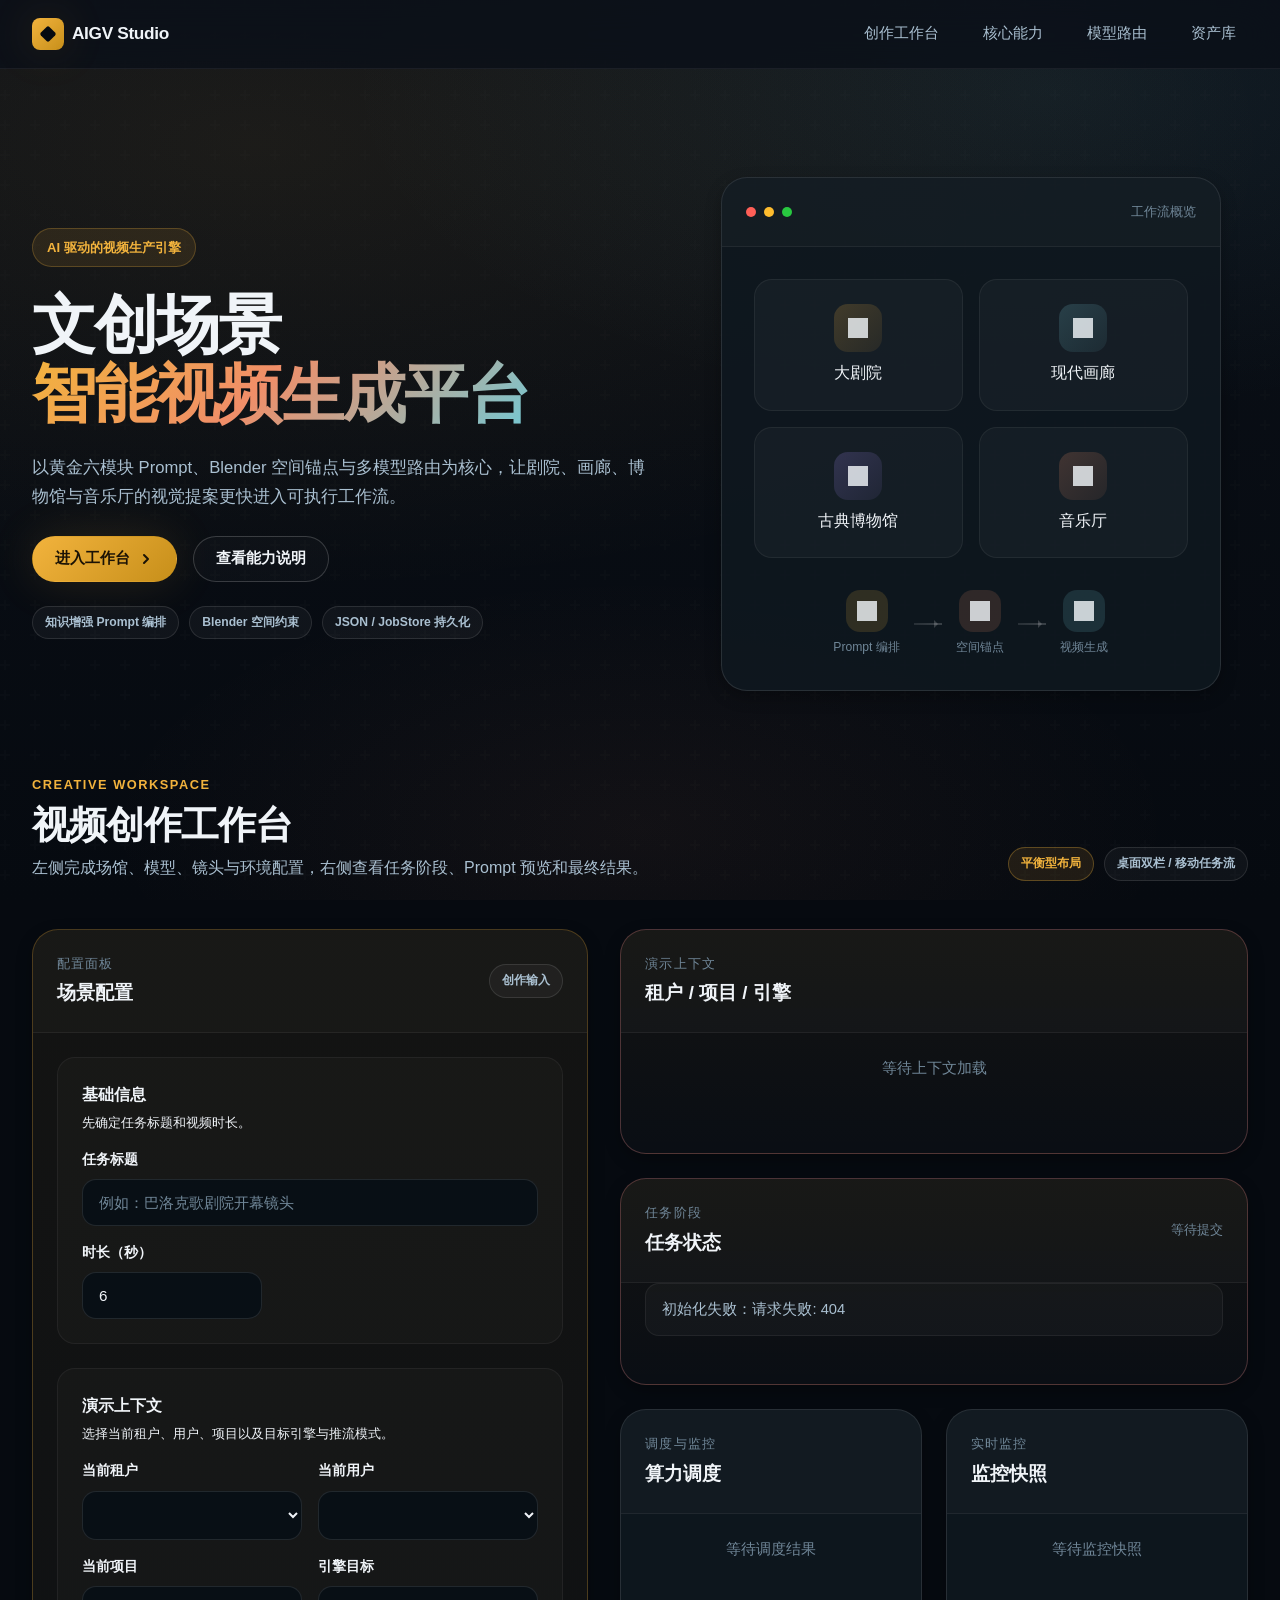
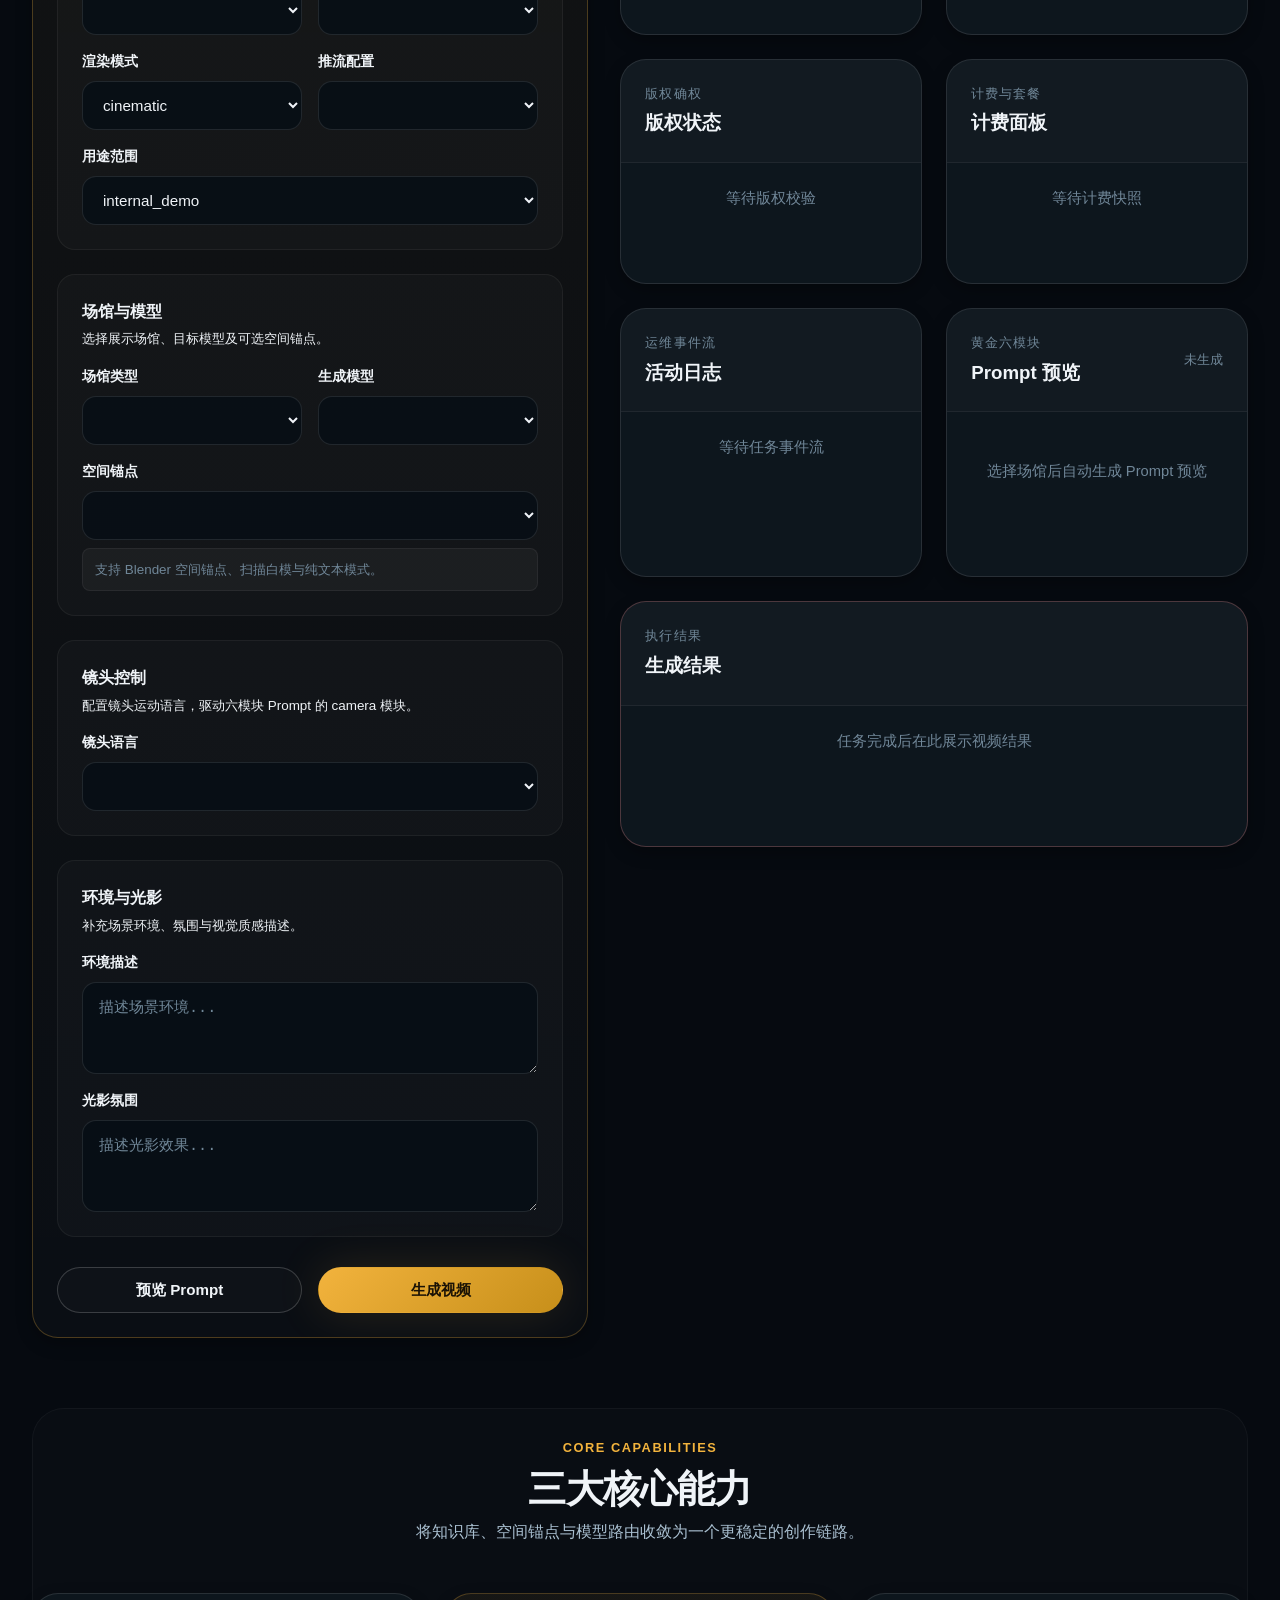
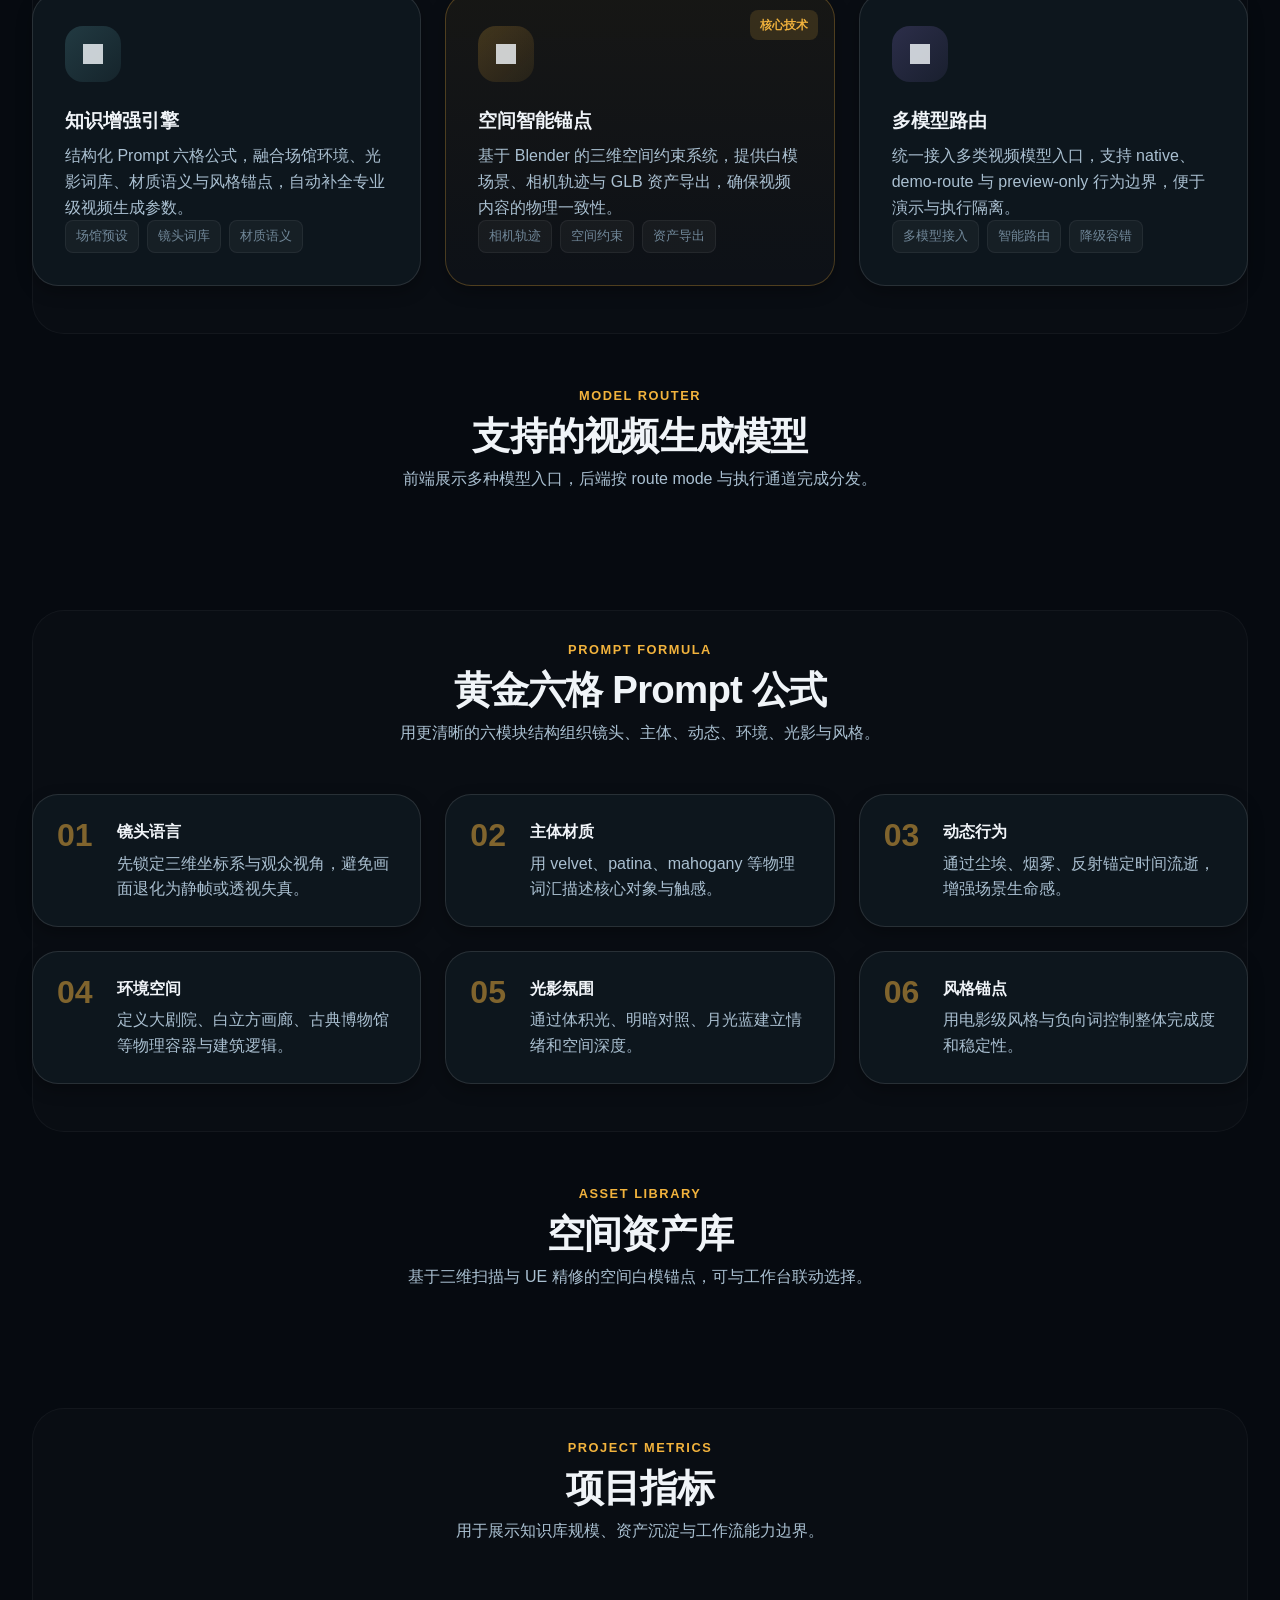
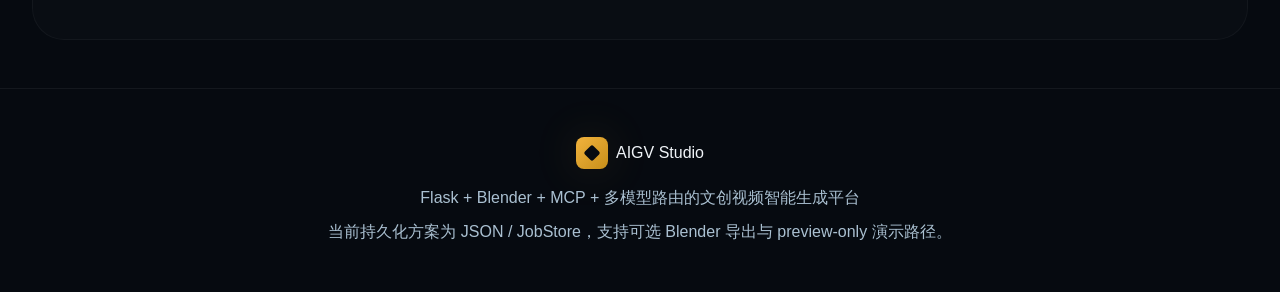
==== web/index.html @ 3fa27f2b "feat: add demo control plane and staged orchestration flow Add a mid-demo control plane with tenant," ====
<!DOCTYPE html>
<html lang="zh-CN">
  <head>
    <meta charset="UTF-8" />
    <meta name="viewport" content="width=device-width, initial-scale=1.0" />
    <title>AIGV Studio - 文创视频智能生成平台</title>
    <link rel="stylesheet" href="/web/styles.css" />
  </head>
  <body>
    <a class="skip-link" href="#workspace">跳转到创作工作台</a>
    <div class="page-bg" aria-hidden="true"></div>

    <nav class="navbar" aria-label="主导航">
      <div class="nav-container">
        <div class="nav-brand">
          <span class="brand-icon" aria-hidden="true"></span>
          <span class="brand-text">AIGV Studio</span>
        </div>
        <div class="nav-links">
          <a href="#workspace">创作工作台</a>
          <a href="#features">核心能力</a>
          <a href="#models">模型路由</a>
          <a href="/assets">资产库</a>
        </div>
      </div>
    </nav>

    <main>
      <header class="hero hero-compact">
        <div class="hero-content">
          <div class="hero-badge">AI 驱动的视频生产引擎</div>
          <h1 class="hero-title">
            文创场景<br />
            <span class="gradient-text">智能视频生成平台</span>
          </h1>
          <p class="hero-desc">
            以黄金六模块 Prompt、Blender 空间锚点与多模型路由为核心，让剧院、画廊、博物馆与音乐厅的视觉提案更快进入可执行工作流。
          </p>
          <div class="hero-actions">
            <a href="#workspace" class="btn-primary">
              <span>进入工作台</span>
              <svg width="16" height="16" viewBox="0 0 16 16" fill="none" aria-hidden="true">
                <path d="M6 12L10 8L6 4" stroke="currentColor" stroke-width="2" stroke-linecap="round" stroke-linejoin="round"/>
              </svg>
            </a>
            <a href="#features" class="btn-secondary">查看能力说明</a>
          </div>
          <div class="hero-summary">
            <div class="summary-chip">知识增强 Prompt 编排</div>
            <div class="summary-chip">Blender 空间约束</div>
            <div class="summary-chip">JSON / JobStore 持久化</div>
          </div>
        </div>

        <div class="hero-visual">
          <div class="visual-frame">
            <div class="visual-header">
              <div class="visual-dots" aria-hidden="true">
                <span></span><span></span><span></span>
              </div>
              <span class="visual-title">工作流概览</span>
            </div>
            <div class="visual-content">
              <div class="visual-grid">
                <div class="visual-card venue-card">
                  <div class="card-icon theater" aria-hidden="true"></div>
                  <span>大剧院</span>
                </div>
                <div class="visual-card venue-card">
                  <div class="card-icon gallery" aria-hidden="true"></div>
                  <span>现代画廊</span>
                </div>
                <div class="visual-card venue-card">
                  <div class="card-icon museum" aria-hidden="true"></div>
                  <span>古典博物馆</span>
                </div>
                <div class="visual-card venue-card">
                  <div class="card-icon concert" aria-hidden="true"></div>
                  <span>音乐厅</span>
                </div>
              </div>
              <div class="visual-flow" aria-label="工作流流程">
                <div class="flow-node">
                  <span class="node-icon prompt" aria-hidden="true"></span>
                  <span class="node-label">Prompt 编排</span>
                </div>
                <div class="flow-arrow" aria-hidden="true"></div>
                <div class="flow-node">
                  <span class="node-icon blender" aria-hidden="true"></span>
                  <span class="node-label">空间锚点</span>
                </div>
                <div class="flow-arrow" aria-hidden="true"></div>
                <div class="flow-node">
                  <span class="node-icon ai" aria-hidden="true"></span>
                  <span class="node-label">视频生成</span>
                </div>
              </div>
            </div>
          </div>
        </div>
      </header>

      <section id="workspace" class="section workspace-section" data-ui-status="loading">
        <div class="section-header section-header-split">
          <div>
            <span class="section-label">Creative Workspace</span>
            <h2 class="section-title">视频创作工作台</h2>
            <p class="section-desc workspace-desc">
              左侧完成场馆、模型、镜头与环境配置，右侧查看任务阶段、Prompt 预览和最终结果。
            </p>
          </div>
          <div class="workspace-header-note">
            <span class="summary-chip summary-chip-strong">平衡型布局</span>
            <span class="summary-chip">桌面双栏 / 移动任务流</span>
          </div>
        </div>

        <div class="workspace-container workspace-shell">
          <div class="workspace-controls">
            <div class="control-panel workspace-panel-emphasis">
              <div class="panel-header">
                <div>
                  <p class="panel-kicker">配置面板</p>
                  <h3>场景配置</h3>
                </div>
                <span class="panel-tag">创作输入</span>
              </div>
              <form id="job-form" class="control-form">
                <section class="form-section">
                  <div class="form-section-heading">
                    <h4>基础信息</h4>
                    <p>先确定任务标题和视频时长。</p>
                  </div>
                  <div class="form-group">
                    <label for="title">任务标题</label>
                    <input id="title" name="title" type="text" placeholder="例如：巴洛克歌剧院开幕镜头" />
                  </div>
                  <div class="form-row form-row-tight">
                    <div class="form-group">
                      <label for="duration_s">时长（秒）</label>
                      <input id="duration_s" name="duration_s" type="number" min="1" value="6" />
                    </div>
                  </div>
                </section>

                <section class="form-section">
                  <div class="form-section-heading">
                    <h4>演示上下文</h4>
                    <p>选择当前租户、用户、项目以及目标引擎与推流模式。</p>
                  </div>
                  <div class="form-row">
                    <div class="form-group">
                      <label for="tenant_id">当前租户</label>
                      <select id="tenant_id" name="tenant_id"></select>
                    </div>
                    <div class="form-group">
                      <label for="user_id">当前用户</label>
                      <select id="user_id" name="user_id"></select>
                    </div>
                  </div>
                  <div class="form-row">
                    <div class="form-group">
                      <label for="project_id">当前项目</label>
                      <select id="project_id" name="project_id"></select>
                    </div>
                    <div class="form-group">
                      <label for="engine_target">引擎目标</label>
                      <select id="engine_target" name="engine_target"></select>
                    </div>
                  </div>
                  <div class="form-row">
                    <div class="form-group">
                      <label for="render_mode">渲染模式</label>
                      <select id="render_mode" name="render_mode">
                        <option value="cinematic">cinematic</option>
                        <option value="interactive">interactive</option>
                        <option value="vr_walkthrough">vr_walkthrough</option>
                      </select>
                    </div>
                    <div class="form-group">
                      <label for="stream_profile">推流配置</label>
                      <select id="stream_profile" name="stream_profile"></select>
                    </div>
                  </div>
                  <div class="form-group">
                    <label for="usage_scope">用途范围</label>
                    <select id="usage_scope" name="usage_scope">
                      <option value="internal_demo">internal_demo</option>
                      <option value="client_review">client_review</option>
                      <option value="public_showcase">public_showcase</option>
                    </select>
                  </div>
                </section>

                <section class="form-section">
                  <div class="form-section-heading">
                    <h4>场馆与模型</h4>
                    <p>选择展示场馆、目标模型及可选空间锚点。</p>
                  </div>
                  <div class="form-row">
                    <div class="form-group">
                      <label for="venue_type">场馆类型</label>
                      <select id="venue_type" name="venue_type"></select>
                    </div>
                    <div class="form-group">
                      <label for="ai_model">生成模型</label>
                      <select id="ai_model" name="ai_model"></select>
                    </div>
                  </div>
                  <div class="form-group">
                    <label for="asset_id">空间锚点</label>
                    <select id="asset_id" name="asset_id"></select>
                    <p class="field-hint">支持 Blender 空间锚点、扫描白模与纯文本模式。</p>
                  </div>
                </section>

                <section class="form-section">
                  <div class="form-section-heading">
                    <h4>镜头控制</h4>
                    <p>配置镜头运动语言，驱动六模块 Prompt 的 camera 模块。</p>
                  </div>
                  <div class="form-group">
                    <label for="shot_type">镜头语言</label>
                    <select id="shot_type" name="shot_type"></select>
                  </div>
                </section>

                <section class="form-section">
                  <div class="form-section-heading">
                    <h4>环境与光影</h4>
                    <p>补充场景环境、氛围与视觉质感描述。</p>
                  </div>
                  <div class="form-group">
                    <label for="environment_hint">环境描述</label>
                    <textarea id="environment_hint" name="environment_hint" rows="3" placeholder="描述场景环境..."></textarea>
                  </div>
                  <div class="form-group">
                    <label for="lighting_hint">光影氛围</label>
                    <textarea id="lighting_hint" name="lighting_hint" rows="3" placeholder="描述光影效果..."></textarea>
                  </div>
                </section>

                <div class="form-actions form-actions-sticky">
                  <button type="button" class="btn-outline" id="preview-btn">预览 Prompt</button>
                  <button type="submit" class="btn-primary" id="submit-btn">
                    <span>生成视频</span>
                  </button>
                </div>
              </form>
            </div>
          </div>

          <div class="workspace-status">
            <div class="status-panel workspace-panel-emphasis">
              <div class="panel-header">
                <div>
                  <p class="panel-kicker">演示上下文</p>
                  <h3>租户 / 项目 / 引擎</h3>
                </div>
              </div>
              <div id="context-summary" class="result-content" aria-live="polite">
                <p class="empty-state">等待上下文加载</p>
              </div>
            </div>

            <div class="status-panel workspace-panel-emphasis">
              <div class="panel-header">
                <div>
                  <p class="panel-kicker">任务阶段</p>
                  <h3>任务状态</h3>
                </div>
                <span id="job-id" class="job-id">等待提交</span>
              </div>
              <div id="job-status" class="status-message" aria-live="polite">工作台就绪，请配置场景参数后提交任务。</div>
              <ul id="stage-list" class="stage-list" aria-live="polite"></ul>
            </div>

            <div class="preview-panel">
              <div class="panel-header">
                <div>
                  <p class="panel-kicker">调度与监控</p>
                  <h3>算力调度</h3>
                </div>
              </div>
              <div id="schedule-panel" class="result-content" aria-live="polite">
                <p class="empty-state">等待调度结果</p>
              </div>
            </div>

            <div class="preview-panel">
              <div class="panel-header">
                <div>
                  <p class="panel-kicker">实时监控</p>
                  <h3>监控快照</h3>
                </div>
              </div>
              <div id="monitor-panel" class="result-content" aria-live="polite">
                <p class="empty-state">等待监控快照</p>
              </div>
            </div>

            <div class="preview-panel">
              <div class="panel-header">
                <div>
                  <p class="panel-kicker">版权确权</p>
                  <h3>版权状态</h3>
                </div>
              </div>
              <div id="rights-panel" class="result-content" aria-live="polite">
                <p class="empty-state">等待版权校验</p>
              </div>
            </div>

            <div class="preview-panel">
              <div class="panel-header">
                <div>
                  <p class="panel-kicker">计费与套餐</p>
                  <h3>计费面板</h3>
                </div>
              </div>
              <div id="billing-panel" class="result-content" aria-live="polite">
                <p class="empty-state">等待计费快照</p>
              </div>
            </div>

            <div class="preview-panel">
              <div class="panel-header">
                <div>
                  <p class="panel-kicker">运维事件流</p>
                  <h3>活动日志</h3>
                </div>
              </div>
              <div id="ops-panel" class="result-content" aria-live="polite">
                <p class="empty-state">等待任务事件流</p>
              </div>
            </div>

            <div class="preview-panel">
              <div class="panel-header">
                <div>
                  <p class="panel-kicker">黄金六模块</p>
                  <h3>Prompt 预览</h3>
                </div>
                <span id="execution-route" class="route-tag">未生成</span>
              </div>
              <div id="preview-warnings" class="warning-stack" aria-live="polite"></div>
              <div id="prompt-preview" class="preview-content" aria-live="polite">
                <p class="empty-state">选择场馆后自动生成 Prompt 预览</p>
              </div>
            </div>

            <div class="result-panel">
              <div class="panel-header">
                <div>
                  <p class="panel-kicker">执行结果</p>
                  <h3>生成结果</h3>
                </div>
              </div>
              <div id="job-result" class="result-content" aria-live="polite">
                <p class="empty-state">任务完成后在此展示视频结果</p>
              </div>
            </div>
          </div>
        </div>
      </section>

      <section id="features" class="section features-section section-muted">
        <div class="section-header">
          <span class="section-label">Core Capabilities</span>
          <h2 class="section-title">三大核心能力</h2>
          <p class="section-desc">将知识库、空间锚点与模型路由收敛为一个更稳定的创作链路。</p>
        </div>

        <div class="features-grid">
          <article class="feature-card">
            <div class="feature-icon knowledge" aria-hidden="true"></div>
            <h3>知识增强引擎</h3>
            <p>结构化 Prompt 六格公式，融合场馆环境、光影词库、材质语义与风格锚点，自动补全专业级视频生成参数。</p>
            <ul class="feature-tags">
              <li>场馆预设</li>
              <li>镜头词库</li>
              <li>材质语义</li>
            </ul>
          </article>

          <article class="feature-card featured">
            <div class="feature-icon spatial" aria-hidden="true"></div>
            <div class="featured-badge">核心技术</div>
            <h3>空间智能锚点</h3>
            <p>基于 Blender 的三维空间约束系统，提供白模场景、相机轨迹与 GLB 资产导出，确保视频内容的物理一致性。</p>
            <ul class="feature-tags">
              <li>相机轨迹</li>
              <li>空间约束</li>
              <li>资产导出</li>
            </ul>
          </article>

          <article class="feature-card">
            <div class="feature-icon router" aria-hidden="true"></div>
            <h3>多模型路由</h3>
            <p>统一接入多类视频模型入口，支持 native、demo-route 与 preview-only 行为边界，便于演示与执行隔离。</p>
            <ul class="feature-tags">
              <li>多模型接入</li>
              <li>智能路由</li>
              <li>降级容错</li>
            </ul>
          </article>
        </div>
      </section>

      <section id="models" class="section models-section">
        <div class="section-header">
          <span class="section-label">Model Router</span>
          <h2 class="section-title">支持的视频生成模型</h2>
          <p class="section-desc">前端展示多种模型入口，后端按 route mode 与执行通道完成分发。</p>
        </div>
        <div class="models-grid" id="model-grid"></div>
      </section>

      <section class="section formula-section section-muted">
        <div class="section-header">
          <span class="section-label">Prompt Formula</span>
          <h2 class="section-title">黄金六格 Prompt 公式</h2>
          <p class="section-desc">用更清晰的六模块结构组织镜头、主体、动态、环境、光影与风格。</p>
        </div>

        <div class="formula-showcase">
          <div class="formula-item">
            <div class="formula-number">01</div>
            <div class="formula-content">
              <h4>镜头语言</h4>
              <p>先锁定三维坐标系与观众视角，避免画面退化为静帧或透视失真。</p>
            </div>
          </div>
          <div class="formula-item">
            <div class="formula-number">02</div>
            <div class="formula-content">
              <h4>主体材质</h4>
              <p>用 velvet、patina、mahogany 等物理词汇描述核心对象与触感。</p>
            </div>
          </div>
          <div class="formula-item">
            <div class="formula-number">03</div>
            <div class="formula-content">
              <h4>动态行为</h4>
              <p>通过尘埃、烟雾、反射锚定时间流逝，增强场景生命感。</p>
            </div>
          </div>
          <div class="formula-item">
            <div class="formula-number">04</div>
            <div class="formula-content">
              <h4>环境空间</h4>
              <p>定义大剧院、白立方画廊、古典博物馆等物理容器与建筑逻辑。</p>
            </div>
          </div>
          <div class="formula-item">
            <div class="formula-number">05</div>
            <div class="formula-content">
              <h4>光影氛围</h4>
              <p>通过体积光、明暗对照、月光蓝建立情绪和空间深度。</p>
            </div>
          </div>
          <div class="formula-item">
            <div class="formula-number">06</div>
            <div class="formula-content">
              <h4>风格锚点</h4>
              <p>用电影级风格与负向词控制整体完成度和稳定性。</p>
            </div>
          </div>
        </div>
      </section>

      <section class="section assets-section">
        <div class="section-header">
          <span class="section-label">Asset Library</span>
          <h2 class="section-title">空间资产库</h2>
          <p class="section-desc">基于三维扫描与 UE 精修的空间白模锚点，可与工作台联动选择。</p>
        </div>
        <div class="assets-grid" id="asset-grid"></div>
      </section>

      <section class="section metrics-section section-muted">
        <div class="section-header">
          <span class="section-label">Project Metrics</span>
          <h2 class="section-title">项目指标</h2>
          <p class="section-desc">用于展示知识库规模、资产沉淀与工作流能力边界。</p>
        </div>
        <div class="metrics-grid" id="metrics-grid"></div>
      </section>
    </main>

    <footer class="app-footer">
      <div class="footer-content">
        <div class="footer-brand">
          <span class="brand-icon" aria-hidden="true"></span>
          <span>AIGV Studio</span>
        </div>
        <p class="footer-desc">
          Flask + Blender + MCP + 多模型路由的文创视频智能生成平台
        </p>
        <p class="footer-copyright">
          当前持久化方案为 JSON / JobStore，支持可选 Blender 导出与 preview-only 演示路径。
        </p>
      </div>
    </footer>

    <script src="/web/app.js"></script>
  </body>
</html>
---- web/styles.css ----
/* ========================================
   AIGV Studio - 文创视频智能生成平台
   平衡型工作台视觉体系
   ======================================== */

:root {
  --primary: #f2b33d;
  --primary-dark: #c78f1a;
  --primary-glow: rgba(242, 179, 61, 0.3);
  --accent-cyan: #74c8d3;
  --accent-coral: #f08e68;
  --accent-purple: #a78bfa;
  --accent-green: #72d0a7;
  --accent-red: #f09090;
  --bg-deep: #060a10;
  --bg-base: #0a1018;
  --bg-elevated: #0f1820;
  --bg-card: rgba(15, 24, 32, 0.9);
  --bg-card-strong: rgba(17, 28, 40, 0.96);
  --bg-hover: rgba(20, 32, 44, 0.95);
  --bg-soft: rgba(255, 255, 255, 0.03);
  --text-primary: #f0f4f8;
  --text-secondary: #aac0d1;
  --text-muted: #708798;
  --border-subtle: rgba(255, 255, 255, 0.06);
  --border-default: rgba(255, 255, 255, 0.11);
  --border-strong: rgba(255, 255, 255, 0.18);
  --shadow-sm: 0 6px 16px rgba(0, 0, 0, 0.28);
  --shadow-md: 0 16px 40px rgba(0, 0, 0, 0.38);
  --shadow-lg: 0 24px 64px rgba(0, 0, 0, 0.5);
  --shadow-glow: 0 0 48px rgba(242, 179, 61, 0.14);
  --radius-sm: 8px;
  --radius-md: 14px;
  --radius-lg: 18px;
  --radius-xl: 26px;
  --radius-full: 9999px;
  --space-xs: 4px;
  --space-sm: 8px;
  --space-md: 16px;
  --space-lg: 24px;
  --space-xl: 32px;
  --space-2xl: 48px;
  --space-3xl: 64px;
  --space-4xl: 88px;
}

*, *::before, *::after {
  box-sizing: border-box;
  margin: 0;
  padding: 0;
}

html {
  scroll-behavior: smooth;
}

body {
  font-family: -apple-system, BlinkMacSystemFont, "Segoe UI", "PingFang SC", "Hiragino Sans GB", "Microsoft YaHei", sans-serif;
  background: var(--bg-deep);
  color: var(--text-primary);
  line-height: 1.6;
  min-height: 100vh;
  overflow-x: hidden;
}

body::selection {
  background: rgba(242, 179, 61, 0.28);
  color: var(--text-primary);
}

.page-bg {
  position: fixed;
  inset: 0;
  z-index: -1;
  background:
    radial-gradient(ellipse 80% 50% at 20% 16%, rgba(242, 179, 61, 0.08), transparent),
    radial-gradient(ellipse 55% 36% at 82% 10%, rgba(116, 200, 211, 0.08), transparent),
    radial-gradient(ellipse 42% 28% at 50% 92%, rgba(240, 142, 104, 0.05), transparent),
    linear-gradient(180deg, rgba(11, 16, 24, 0.98), rgba(6, 10, 16, 1));
}

.page-bg::before {
  content: "";
  position: absolute;
  inset: 0;
  background-image: url("data:image/svg+xml,%3Csvg width='60' height='60' viewBox='0 0 60 60' xmlns='http://www.w3.org/2000/svg'%3E%3Cg fill='none' fill-rule='evenodd'%3E%3Cg fill='%23ffffff' fill-opacity='0.025'%3E%3Cpath d='M36 34v-4h-2v4h-4v2h4v4h2v-4h4v-2h-4zm0-30V0h-2v4h-4v2h4v4h2V6h4V4h-4zM6 34v-4H4v4H0v2h4v4h2v-4h4v-2H6zM6 4V0H4v4H0v2h4v4h2V6h4V4H6z'/%3E%3C/g%3E%3C/g%3E%3C/svg%3E");
  opacity: 0.45;
}

.skip-link {
  position: absolute;
  top: -48px;
  left: 16px;
  z-index: 200;
  padding: 10px 14px;
  border-radius: var(--radius-md);
  background: var(--primary);
  color: #181006;
  text-decoration: none;
  font-weight: 600;
}

.skip-link:focus-visible {
  top: 16px;
}

.navbar {
  position: sticky;
  top: 0;
  left: 0;
  right: 0;
  z-index: 100;
  padding: 14px var(--space-xl);
  background: rgba(10, 16, 24, 0.8);
  backdrop-filter: blur(20px);
  border-bottom: 1px solid var(--border-subtle);
}

.nav-container {
  max-width: 1400px;
  margin: 0 auto;
  display: flex;
  justify-content: space-between;
  align-items: center;
  gap: var(--space-md);
}

.nav-brand,
.footer-brand {
  display: flex;
  align-items: center;
  gap: var(--space-sm);
}

.brand-icon {
  width: 32px;
  height: 32px;
  background: linear-gradient(135deg, var(--primary), var(--primary-dark));
  border-radius: var(--radius-sm);
  display: flex;
  align-items: center;
  justify-content: center;
  box-shadow: var(--shadow-glow);
}

.brand-icon::before {
  content: "";
  width: 12px;
  height: 12px;
  background: var(--bg-deep);
  border-radius: 2px;
  transform: rotate(45deg);
}

.brand-text {
  font-size: 1.08rem;
  font-weight: 600;
  color: var(--text-primary);
  letter-spacing: -0.02em;
}

.nav-links {
  display: flex;
  align-items: center;
  gap: 20px;
}

.nav-links a,
.link {
  color: var(--text-secondary);
  text-decoration: none;
  transition: color 0.2s, border-color 0.2s, background 0.2s;
}

.nav-links a {
  padding: 8px 12px;
  border-radius: var(--radius-full);
  font-size: 0.92rem;
  font-weight: 500;
}

.nav-links a:hover {
  color: var(--primary);
  background: rgba(242, 179, 61, 0.08);
}

.hero {
  max-width: 1400px;
  margin: 0 auto;
  padding: calc(76px + var(--space-xl)) var(--space-xl) var(--space-2xl);
  display: grid;
  grid-template-columns: minmax(0, 1.05fr) minmax(0, 0.95fr);
  gap: var(--space-2xl);
  align-items: center;
}

.hero-compact {
  min-height: auto;
}

.hero-content {
  max-width: 620px;
}

.hero-badge,
.summary-chip,
.panel-tag,
.preview-chip,
.asset-badge,
.pill,
.route-badge {
  display: inline-flex;
  align-items: center;
  gap: 6px;
  border-radius: var(--radius-full);
}

.hero-badge {
  padding: 8px 14px;
  background: rgba(242, 179, 61, 0.1);
  border: 1px solid rgba(242, 179, 61, 0.24);
  color: var(--primary);
  font-size: 0.82rem;
  font-weight: 600;
  margin-bottom: var(--space-lg);
}

.hero-title {
  font-size: clamp(2.4rem, 5vw, 4rem);
  font-weight: 700;
  line-height: 1.08;
  margin-bottom: var(--space-lg);
  letter-spacing: -0.03em;
}

.gradient-text {
  background: linear-gradient(135deg, var(--primary) 0%, var(--accent-coral) 45%, var(--accent-cyan) 100%);
  -webkit-background-clip: text;
  -webkit-text-fill-color: transparent;
  background-clip: text;
}

.hero-desc,
.section-desc,
.feature-card p,
.model-card p,
.formula-content p,
.asset-card p,
.metric-card p,
.footer-desc,
.footer-copyright,
.field-hint,
.panel-kicker,
.status-message,
.preview-content,
.result-content {
  color: var(--text-secondary);
}

.hero-desc {
  font-size: 1.04rem;
  line-height: 1.75;
  margin-bottom: var(--space-lg);
}

.hero-actions {
  display: flex;
  gap: var(--space-md);
  flex-wrap: wrap;
  margin-bottom: var(--space-lg);
}

.hero-summary,
.workspace-header-note {
  display: flex;
  flex-wrap: wrap;
  gap: 10px;
}

.summary-chip,
.preview-chip,
.panel-tag,
.pill,
.route-badge,
.asset-badge {
  padding: 6px 12px;
  font-size: 0.76rem;
  font-weight: 600;
  border: 1px solid var(--border-default);
  color: var(--text-secondary);
  background: rgba(255, 255, 255, 0.04);
}

.summary-chip-strong {
  color: var(--primary);
  border-color: rgba(242, 179, 61, 0.3);
  background: rgba(242, 179, 61, 0.1);
}

.btn-primary,
.btn-secondary,
.btn-outline {
  display: inline-flex;
  align-items: center;
  justify-content: center;
  gap: 8px;
  min-height: 46px;
  padding: 0 22px;
  border-radius: var(--radius-full);
  font-size: 0.95rem;
  font-weight: 600;
  border: 1px solid transparent;
  cursor: pointer;
  text-decoration: none;
  transition: transform 0.2s, box-shadow 0.2s, border-color 0.2s, background 0.2s, color 0.2s;
}

.btn-primary {
  background: linear-gradient(135deg, var(--primary), var(--primary-dark));
  color: #1a1205;
  box-shadow: var(--shadow-glow);
}

.btn-primary:hover {
  transform: translateY(-1px);
  box-shadow: 0 0 60px rgba(242, 179, 61, 0.24);
}

.btn-secondary,
.btn-outline {
  background: rgba(255, 255, 255, 0.02);
  border-color: var(--border-strong);
  color: var(--text-primary);
}

.btn-secondary:hover,
.btn-outline:hover {
  border-color: rgba(242, 179, 61, 0.4);
  background: rgba(242, 179, 61, 0.06);
}

button:disabled {
  cursor: not-allowed;
  opacity: 0.6;
  transform: none;
}

.hero-visual {
  display: flex;
  justify-content: center;
  align-items: center;
}

.visual-frame,
.feature-card,
.model-card,
.control-panel,
.status-panel,
.preview-panel,
.result-panel,
.asset-card,
.metric-card,
.formula-item {
  background: var(--bg-card);
  border: 1px solid var(--border-default);
  border-radius: var(--radius-xl);
  box-shadow: var(--shadow-sm);
}

.visual-frame {
  width: 100%;
  max-width: 500px;
  overflow: hidden;
}

.visual-header,
.panel-header {
  display: flex;
  align-items: center;
  justify-content: space-between;
  gap: var(--space-md);
  padding: var(--space-lg);
  border-bottom: 1px solid var(--border-subtle);
  background: rgba(255, 255, 255, 0.02);
}

.visual-dots {
  display: flex;
  gap: 8px;
}

.visual-dots span {
  width: 10px;
  height: 10px;
  border-radius: 50%;
  background: var(--border-default);
}

.visual-dots span:first-child { background: #ff5f57; }
.visual-dots span:nth-child(2) { background: #febc2e; }
.visual-dots span:last-child { background: #28c840; }

.visual-title,
.panel-kicker,
.job-id,
.route-tag {
  font-size: 0.8rem;
}

.visual-title,
.job-id,
.route-tag,
.panel-kicker {
  color: var(--text-muted);
}

.visual-content {
  padding: var(--space-xl);
}

.visual-grid {
  display: grid;
  grid-template-columns: repeat(2, minmax(0, 1fr));
  gap: var(--space-md);
  margin-bottom: var(--space-xl);
}

.visual-card {
  display: flex;
  flex-direction: column;
  align-items: center;
  gap: var(--space-sm);
  padding: var(--space-lg);
  background: rgba(255, 255, 255, 0.03);
  border: 1px solid var(--border-subtle);
  border-radius: var(--radius-lg);
}

.card-icon,
.node-icon,
.feature-icon {
  display: flex;
  align-items: center;
  justify-content: center;
}

.card-icon {
  width: 48px;
  height: 48px;
  border-radius: var(--radius-md);
}

.card-icon::before,
.node-icon::before,
.feature-icon::before {
  content: "";
  width: 20px;
  height: 20px;
  background: currentColor;
  opacity: 0.82;
}

.card-icon.theater { background: linear-gradient(135deg, rgba(242, 179, 61, 0.2), rgba(242, 179, 61, 0.08)); }
.card-icon.gallery { background: linear-gradient(135deg, rgba(116, 200, 211, 0.2), rgba(116, 200, 211, 0.08)); }
.card-icon.museum { background: linear-gradient(135deg, rgba(167, 139, 250, 0.2), rgba(167, 139, 250, 0.08)); }
.card-icon.concert { background: linear-gradient(135deg, rgba(240, 142, 104, 0.2), rgba(240, 142, 104, 0.08)); }

.visual-flow {
  display: flex;
  align-items: center;
  justify-content: center;
  gap: 14px;
}

.flow-node {
  display: flex;
  flex-direction: column;
  align-items: center;
  gap: 6px;
}

.node-icon {
  width: 42px;
  height: 42px;
  border-radius: var(--radius-md);
}

.node-icon.prompt { background: rgba(242, 179, 61, 0.15); }
.node-icon.blender { background: rgba(240, 142, 104, 0.15); }
.node-icon.ai { background: rgba(116, 200, 211, 0.15); }

.node-label {
  font-size: 0.76rem;
  color: var(--text-muted);
}

.flow-arrow {
  width: 28px;
  height: 2px;
  background: linear-gradient(90deg, var(--border-default), var(--border-strong));
  position: relative;
}

.flow-arrow::after {
  content: "";
  position: absolute;
  right: 0;
  top: 50%;
  transform: translateY(-50%);
  border: 4px solid transparent;
  border-left-color: var(--border-strong);
}

main {
  display: block;
}

.section {
  max-width: 1400px;
  margin: 0 auto;
  padding: var(--space-2xl) var(--space-xl);
}

.section-muted {
  position: relative;
}

.section-muted::before {
  content: "";
  position: absolute;
  inset: 22px var(--space-xl) 0;
  background: rgba(255, 255, 255, 0.015);
  border: 1px solid rgba(255, 255, 255, 0.04);
  border-radius: 32px;
  z-index: -1;
}

.section-header {
  text-align: center;
  margin-bottom: var(--space-2xl);
}

.section-header-split {
  display: flex;
  justify-content: space-between;
  align-items: end;
  gap: var(--space-lg);
  text-align: left;
}

.section-label {
  display: inline-block;
  margin-bottom: var(--space-sm);
  font-size: 0.8rem;
  font-weight: 700;
  letter-spacing: 0.12em;
  text-transform: uppercase;
  color: var(--primary);
}

.section-title {
  font-size: clamp(1.9rem, 3vw, 2.7rem);
  line-height: 1.15;
  font-weight: 700;
  letter-spacing: -0.02em;
  margin-bottom: var(--space-sm);
}

.section-desc {
  max-width: 680px;
  margin: 0 auto;
  font-size: 1rem;
}

.section-header-split .section-desc {
  margin: 0;
}

.features-grid,
.formula-showcase,
.models-grid,
.assets-grid,
.metrics-grid {
  display: grid;
  gap: var(--space-lg);
}

.features-grid {
  grid-template-columns: repeat(3, minmax(0, 1fr));
}

.model-card,
.feature-card,
.formula-item,
.asset-card,
.metric-card {
  transition: transform 0.2s, border-color 0.2s, box-shadow 0.2s, background 0.2s;
}

.feature-card,
.model-card,
.asset-card {
  padding: var(--space-xl);
}

.feature-card:hover,
.model-card:hover,
.asset-card:hover,
.formula-item:hover,
.metric-card:hover,
.workspace-panel-emphasis:hover,
.preview-panel:hover,
.result-panel:hover {
  transform: translateY(-3px);
  border-color: var(--border-strong);
  box-shadow: var(--shadow-md);
}

.feature-card.featured,
.workspace-panel-emphasis {
  border-color: rgba(242, 179, 61, 0.26);
  background: linear-gradient(180deg, rgba(242, 179, 61, 0.06), rgba(255, 255, 255, 0.02));
}

.featured-badge {
  position: absolute;
  top: var(--space-md);
  right: var(--space-md);
  padding: 6px 10px;
  border-radius: var(--radius-sm);
  background: rgba(242, 179, 61, 0.15);
  color: var(--primary);
  font-size: 0.72rem;
  font-weight: 700;
  text-transform: uppercase;
}

.feature-card {
  position: relative;
}

.feature-icon {
  width: 56px;
  height: 56px;
  border-radius: var(--radius-lg);
  margin-bottom: var(--space-lg);
}

.feature-icon.knowledge { background: linear-gradient(135deg, rgba(116, 200, 211, 0.2), rgba(116, 200, 211, 0.08)); }
.feature-icon.spatial { background: linear-gradient(135deg, rgba(242, 179, 61, 0.2), rgba(242, 179, 61, 0.08)); }
.feature-icon.router { background: linear-gradient(135deg, rgba(167, 139, 250, 0.2), rgba(167, 139, 250, 0.08)); }

.feature-card h3,
.formula-content h4,
.model-card h3,
.asset-card h3,
.panel-header h3 {
  color: var(--text-primary);
}

.feature-card h3,
.model-card h3 {
  font-size: 1.16rem;
  font-weight: 600;
  margin-bottom: var(--space-sm);
}

.feature-tags,
.asset-meta,
.model-meta {
  display: flex;
  flex-wrap: wrap;
  gap: 8px;
  list-style: none;
}

.feature-tags li,
.meta-list li,
.knowledge-list li,
.field-hint {
  background: rgba(255, 255, 255, 0.04);
  border: 1px solid var(--border-subtle);
  border-radius: var(--radius-sm);
}

.feature-tags li {
  padding: 5px 10px;
  font-size: 0.8rem;
  color: var(--text-muted);
}

.models-grid,
.assets-grid,
.metrics-grid {
  grid-template-columns: repeat(4, minmax(0, 1fr));
}

.model-card header {
  display: flex;
  justify-content: space-between;
  align-items: flex-start;
  gap: var(--space-sm);
  margin-bottom: var(--space-sm);
}

.model-card p {
  font-size: 0.9rem;
}

.route-badge.native,
.pill.recommended {
  color: var(--accent-green);
  border-color: rgba(114, 208, 167, 0.3);
  background: rgba(114, 208, 167, 0.1);
}

.route-badge.demo-route {
  color: var(--primary);
  border-color: rgba(242, 179, 61, 0.3);
  background: rgba(242, 179, 61, 0.1);
}

.route-badge.preview-only {
  color: var(--accent-coral);
  border-color: rgba(240, 142, 104, 0.3);
  background: rgba(240, 142, 104, 0.1);
}

.formula-showcase {
  grid-template-columns: repeat(3, minmax(0, 1fr));
}

.formula-item {
  display: flex;
  gap: var(--space-lg);
  padding: var(--space-lg);
}

.formula-number {
  font-size: 2rem;
  font-weight: 700;
  color: var(--primary);
  opacity: 0.5;
  line-height: 1;
}

.formula-content h4 {
  margin-bottom: 6px;
  font-size: 1rem;
}

.workspace-section {
  padding-top: var(--space-xl);
}

.workspace-desc {
  max-width: 760px;
}

.workspace-shell {
  align-items: start;
}

.workspace-container {
  display: grid;
  grid-template-columns: minmax(340px, 0.94fr) minmax(420px, 1.06fr);
  gap: var(--space-xl);
}

.workspace-status {
  display: grid;
  gap: var(--space-lg);
}

.control-panel,
.status-panel,
.preview-panel,
.result-panel {
  overflow: hidden;
}

.control-form {
  display: grid;
  gap: var(--space-lg);
  padding: var(--space-lg);
}

.form-section {
  display: grid;
  gap: var(--space-md);
  padding: var(--space-lg);
  border-radius: var(--radius-lg);
  background: rgba(255, 255, 255, 0.025);
  border: 1px solid rgba(255, 255, 255, 0.05);
}

.form-section-heading h4 {
  font-size: 1rem;
  margin-bottom: 4px;
}

.form-section-heading p,
.field-hint {
  font-size: 0.84rem;
}

.form-row {
  display: grid;
  grid-template-columns: repeat(2, minmax(0, 1fr));
  gap: var(--space-md);
}

.form-row-tight {
  grid-template-columns: minmax(0, 180px);
}

.form-group {
  display: grid;
  gap: 8px;
}

.form-group label {
  font-size: 0.86rem;
  font-weight: 600;
  color: var(--text-primary);
}

.field-hint {
  padding: 10px 12px;
  color: var(--text-muted);
}

input,
select,
textarea {
  width: 100%;
  padding: 14px 16px;
  border: 1px solid rgba(255, 255, 255, 0.1);
  border-radius: var(--radius-md);
  background: rgba(8, 15, 22, 0.84);
  color: var(--text-primary);
  font-size: 0.95rem;
  transition: border-color 0.2s, box-shadow 0.2s, background 0.2s;
}

textarea {
  resize: vertical;
  min-height: 92px;
}

input::placeholder,
textarea::placeholder {
  color: var(--text-muted);
}

.form-actions {
  display: flex;
  gap: var(--space-md);
}

.form-actions .btn-primary,
.form-actions .btn-outline {
  flex: 1;
}

.form-actions-sticky {
  padding-top: 6px;
}

.panel-kicker {
  margin-bottom: 4px;
  text-transform: uppercase;
  letter-spacing: 0.08em;
}

.status-message,
.preview-content,
.result-content {
  font-size: 0.92rem;
}

.status-message {
  margin: var(--space-lg);
  margin-top: 0;
  padding: 14px 16px;
  border-radius: var(--radius-md);
  background: rgba(255, 255, 255, 0.03);
  border: 1px solid var(--border-subtle);
}

.stage-list,
.knowledge-list,
.meta-list {
  list-style: none;
  display: grid;
  gap: 10px;
  padding: 0;
  margin: 0;
}

.stage-list {
  padding: 0 var(--space-lg) var(--space-lg);
}

.stage-list li {
  display: flex;
  justify-content: space-between;
  gap: var(--space-sm);
  padding: 12px 14px;
  border-radius: var(--radius-md);
  border: 1px solid transparent;
  background: rgba(255, 255, 255, 0.02);
  color: var(--text-muted);
  font-size: 0.85rem;
}

.stage-list li.pending {
  opacity: 0.82;
}

.stage-list li.active {
  color: var(--text-primary);
  border-color: rgba(242, 179, 61, 0.35);
  background: rgba(242, 179, 61, 0.08);
  box-shadow: inset 0 0 0 1px rgba(242, 179, 61, 0.08);
}

.stage-list li.done {
  color: var(--accent-green);
  border-color: rgba(114, 208, 167, 0.3);
  background: rgba(114, 208, 167, 0.06);
}

.stage-list li.error {
  color: var(--accent-red);
  border-color: rgba(240, 144, 144, 0.3);
  background: rgba(240, 144, 144, 0.08);
}

.warning-stack {
  display: grid;
  gap: 10px;
  padding: var(--space-lg);
  padding-bottom: 0;
}

.warning-stack-inline {
  padding: 0;
}

.warning-item {
  padding: 10px 12px;
  border-radius: var(--radius-md);
  background: rgba(242, 179, 61, 0.11);
  border: 1px solid rgba(242, 179, 61, 0.2);
  color: var(--primary);
  font-size: 0.84rem;
}

.preview-content,
.result-content {
  min-height: 140px;
  padding: var(--space-lg);
}

.preview-block,
.result-block {
  margin-bottom: var(--space-lg);
}

.preview-block:last-child,
.result-block:last-child {
  margin-bottom: 0;
}

.preview-block h4,
.result-block h4 {
  margin-bottom: 10px;
  font-size: 0.94rem;
  color: var(--text-primary);
}

.preview-heading {
  display: flex;
  justify-content: space-between;
  align-items: center;
  gap: var(--space-sm);
  margin-bottom: 10px;
}

.preview-chip {
  color: var(--primary);
  border-color: rgba(242, 179, 61, 0.28);
  background: rgba(242, 179, 61, 0.08);
}

.module-grid {
  display: grid;
  grid-template-columns: repeat(2, minmax(0, 1fr));
  gap: 12px;
}

.module-card {
  padding: 14px;
  border-radius: var(--radius-md);
  background: rgba(255, 255, 255, 0.03);
  border: 1px solid var(--border-subtle);
}

.module-card strong {
  display: block;
  margin-bottom: 6px;
  font-size: 0.8rem;
  color: var(--primary);
}

.module-card p,
.text-block {
  margin: 0;
  white-space: pre-wrap;
  word-break: break-word;
}

.prompt-output {
  padding: 14px 16px;
  border-radius: var(--radius-md);
  background: rgba(6, 12, 18, 0.7);
  border: 1px solid rgba(255, 255, 255, 0.05);
  color: var(--text-primary);
}

.knowledge-list li,
.meta-list li {
  padding: 12px 14px;
  font-size: 0.86rem;
}

.knowledge-list strong {
  color: var(--accent-cyan);
}

.result-block-video {
  padding-top: 4px;
}

.result-video {
  width: 100%;
  border-radius: var(--radius-md);
  background: #000;
  margin-bottom: 12px;
}

.empty-state {
  text-align: center;
  color: var(--text-muted);
}

.assets-grid,
.metrics-grid {
  align-items: stretch;
}

.asset-card {
  cursor: pointer;
  text-align: left;
}

.asset-card.active {
  border-color: rgba(242, 179, 61, 0.42);
  background: rgba(242, 179, 61, 0.08);
}

.asset-card header {
  display: flex;
  justify-content: space-between;
  gap: var(--space-sm);
  align-items: flex-start;
  margin-bottom: 10px;
}

.asset-meta {
  margin-top: var(--space-md);
}

.metric-card {
  padding: var(--space-xl);
  text-align: center;
}

.metric-card strong {
  display: block;
  margin-bottom: 8px;
  font-size: 2.4rem;
  line-height: 1;
  color: var(--primary);
}

.metric-card span {
  display: block;
  margin-bottom: 6px;
  font-size: 1rem;
  font-weight: 600;
}

.app-footer {
  border-top: 1px solid var(--border-subtle);
  margin-top: var(--space-2xl);
  padding: var(--space-2xl) var(--space-xl);
}

.footer-content {
  max-width: 1400px;
  margin: 0 auto;
  text-align: center;
}

.footer-brand {
  justify-content: center;
  margin-bottom: var(--space-md);
}

.footer-desc {
  margin-bottom: 8px;
}

.link:hover {
  color: var(--primary);
  text-decoration: underline;
}

input:focus,
select:focus,
textarea:focus,
button:focus,
a:focus {
  outline: none;
}

input:focus-visible,
select:focus-visible,
textarea:focus-visible,
button:focus-visible,
a:focus-visible,
.asset-card:focus-visible {
  box-shadow: 0 0 0 3px rgba(242, 179, 61, 0.2);
  border-color: rgba(242, 179, 61, 0.42);
}

#workspace[data-ui-status="previewing"] .preview-panel,
#workspace[data-ui-status="submitting"] .status-panel,
#workspace[data-ui-status="polling"] .status-panel {
  border-color: rgba(242, 179, 61, 0.34);
  box-shadow: var(--shadow-glow);
}

#workspace[data-ui-status="success"] .result-panel {
  border-color: rgba(114, 208, 167, 0.28);
  box-shadow: 0 0 40px rgba(114, 208, 167, 0.12);
}

#workspace[data-ui-status="error"] .status-panel,
#workspace[data-ui-status="error"] .result-panel {
  border-color: rgba(240, 144, 144, 0.28);
}

.scroll-indicator,
.loading-shimmer,
.card-enter,
.pulse,
.img-placeholder,
.skeleton,
.skeleton-text,
.skeleton-title,
.skeleton-image,
.toast-container,
.toast,
.library-asset-card,
.prompt-doc-card,
.doc-category[data-category],
.modal-overlay,
.page-btn,
.tab-btn,
.asset-btn,
.doc-category,
.category-venue,
.category-shot,
.category-lighting,
.category-style,
.category-subject,
.category-dynamics,
.category-environment,
.stat-number,
model-viewer::part(default-progress-bar),
[data-tooltip],
[data-tooltip]::after,
[data-tooltip]:hover::after {
  all: unset;
}

@media (max-width: 1200px) {
  .hero,
  .workspace-container,
  .features-grid,
  .formula-showcase,
  .models-grid,
  .assets-grid,
  .metrics-grid {
    grid-template-columns: 1fr 1fr;
  }

  .hero {
    grid-template-columns: 1fr;
  }

  .hero-content {
    max-width: none;
  }

  .hero-visual {
    order: -1;
  }

  .workspace-container {
    grid-template-columns: 1fr;
  }

  .section-header-split {
    flex-direction: column;
    align-items: flex-start;
  }
}

@media (max-width: 768px) {
  .navbar {
    padding: 12px var(--space-md);
  }

  .nav-links {
    display: none;
  }

  .hero {
    padding: calc(72px + var(--space-lg)) var(--space-md) var(--space-xl);
    gap: var(--space-xl);
  }

  .section {
    padding: var(--space-xl) var(--space-md);
  }

  .section-muted::before {
    inset: 18px var(--space-md) 0;
  }

  .visual-grid,
  .features-grid,
  .formula-showcase,
  .models-grid,
  .assets-grid,
  .metrics-grid,
  .form-row,
  .module-grid {
    grid-template-columns: 1fr;
  }

  .form-row-tight {
    grid-template-columns: 1fr;
  }

  .hero-actions,
  .form-actions,
  .workspace-header-note,
  .hero-summary {
    flex-direction: column;
    align-items: stretch;
  }

  .visual-flow {
    flex-direction: column;
  }

  .flow-arrow {
    width: 2px;
    height: 24px;
    background: linear-gradient(180deg, var(--border-default), var(--border-strong));
  }

  .flow-arrow::after {
    right: 50%;
    top: auto;
    bottom: 0;
    transform: translateX(50%);
    border: 4px solid transparent;
    border-top-color: var(--border-strong);
    border-left-color: transparent;
  }
}

@media (prefers-reduced-motion: reduce) {
  html {
    scroll-behavior: auto;
  }

  *, *::before, *::after {
    animation: none !important;
    transition: none !important;
  }
}

.context-grid,
.control-grid {
  display: grid;
  gap: var(--space-md);
}

.context-card,
.info-card {
  padding: 14px;
  border-radius: var(--radius-md);
  background: rgba(255, 255, 255, 0.03);
  border: 1px solid var(--border-subtle);
}

.result-content .meta-list strong {
  color: var(--text-primary);
}

.preview-panel .result-content,
.status-panel .result-content {
  min-height: 120px;
}

@media (min-width: 1200px) {
  .workspace-status {
    grid-template-columns: repeat(2, minmax(0, 1fr));
  }

  .status-panel.workspace-panel-emphasis,
  .result-panel {
    grid-column: span 2;
  }
}
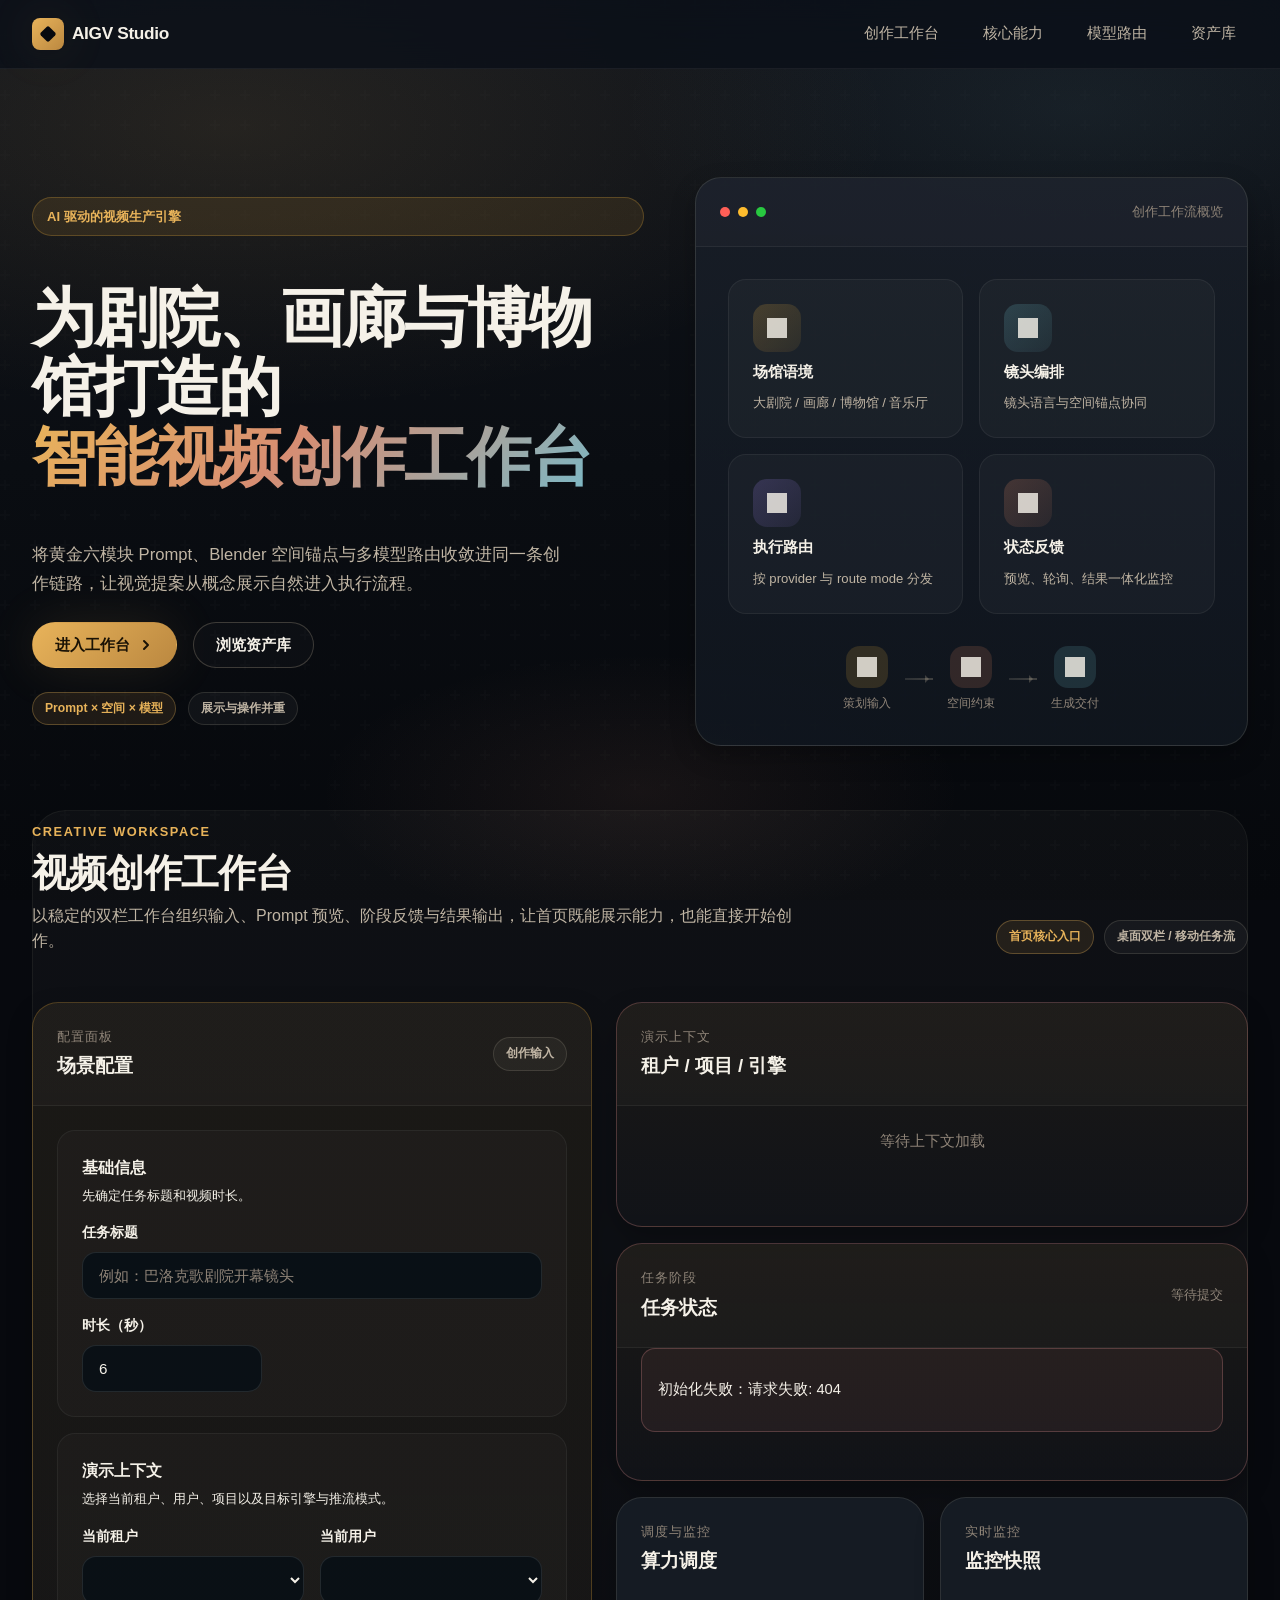
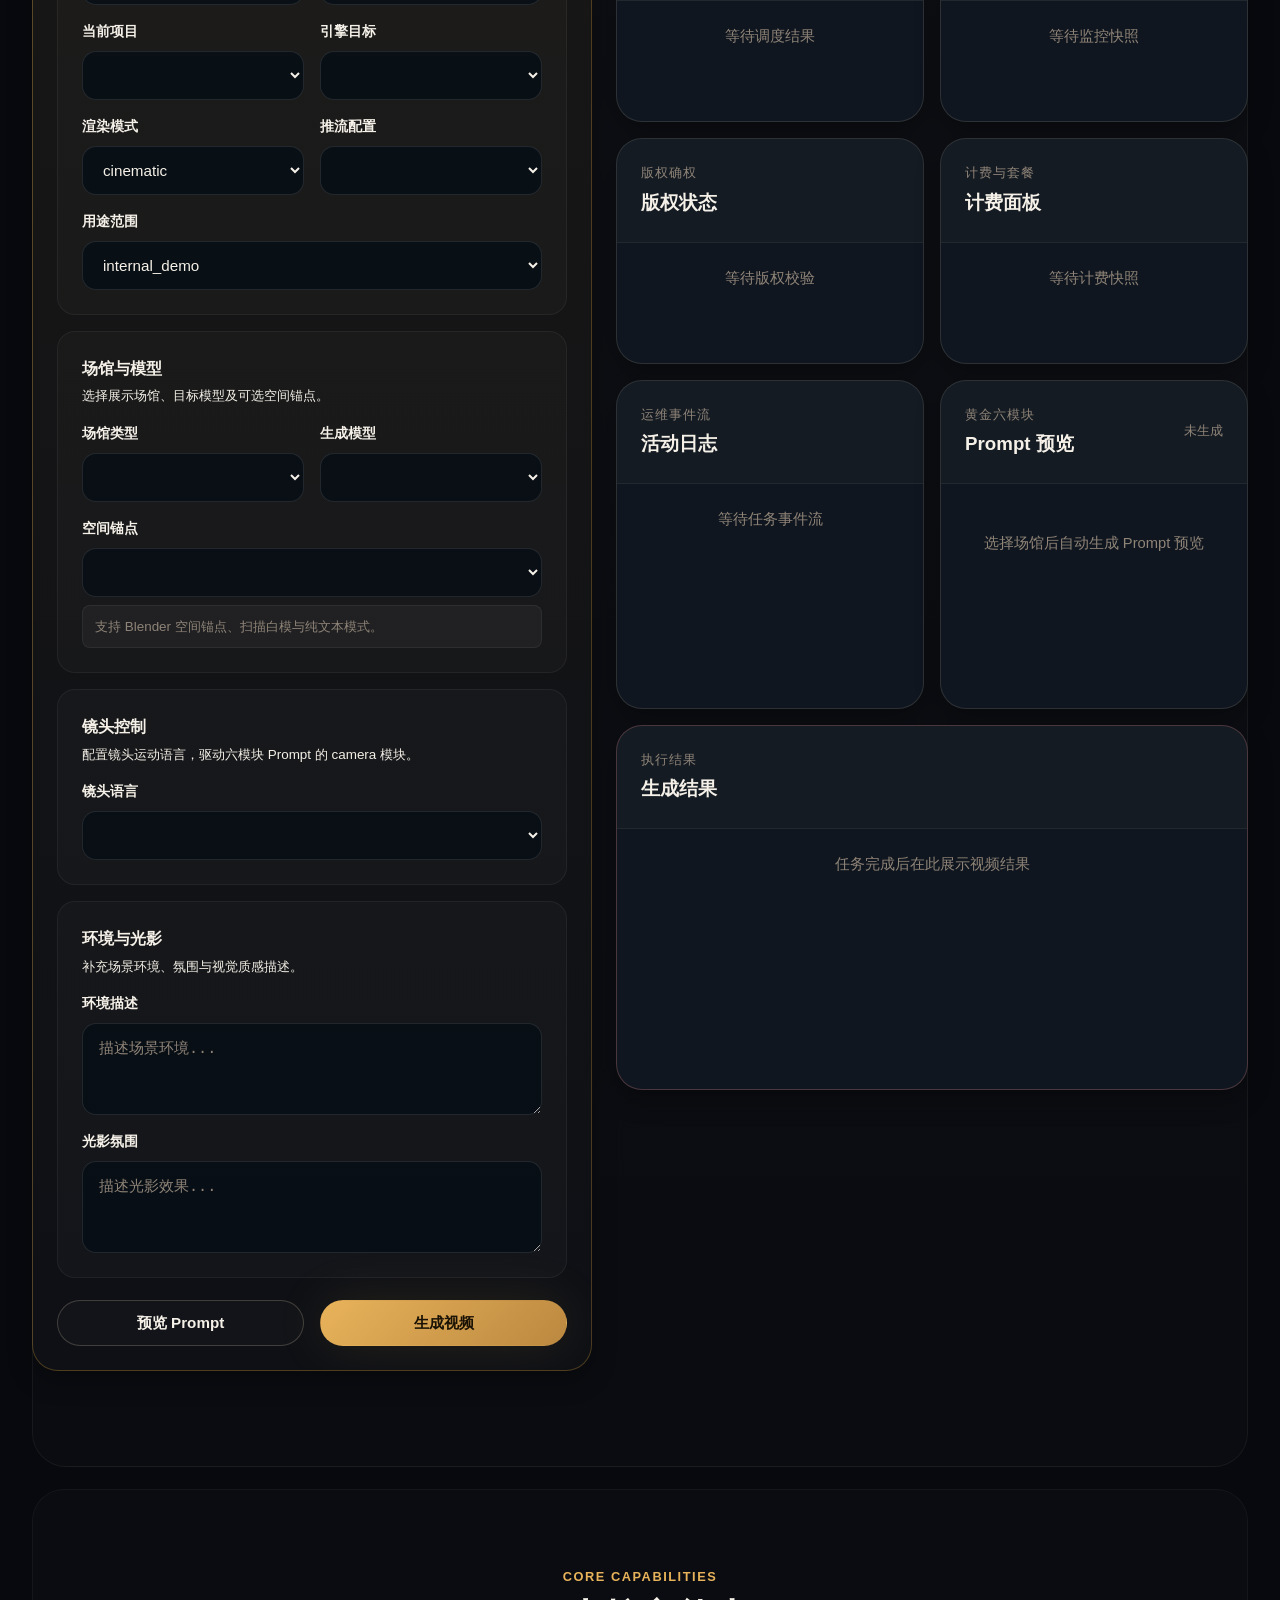
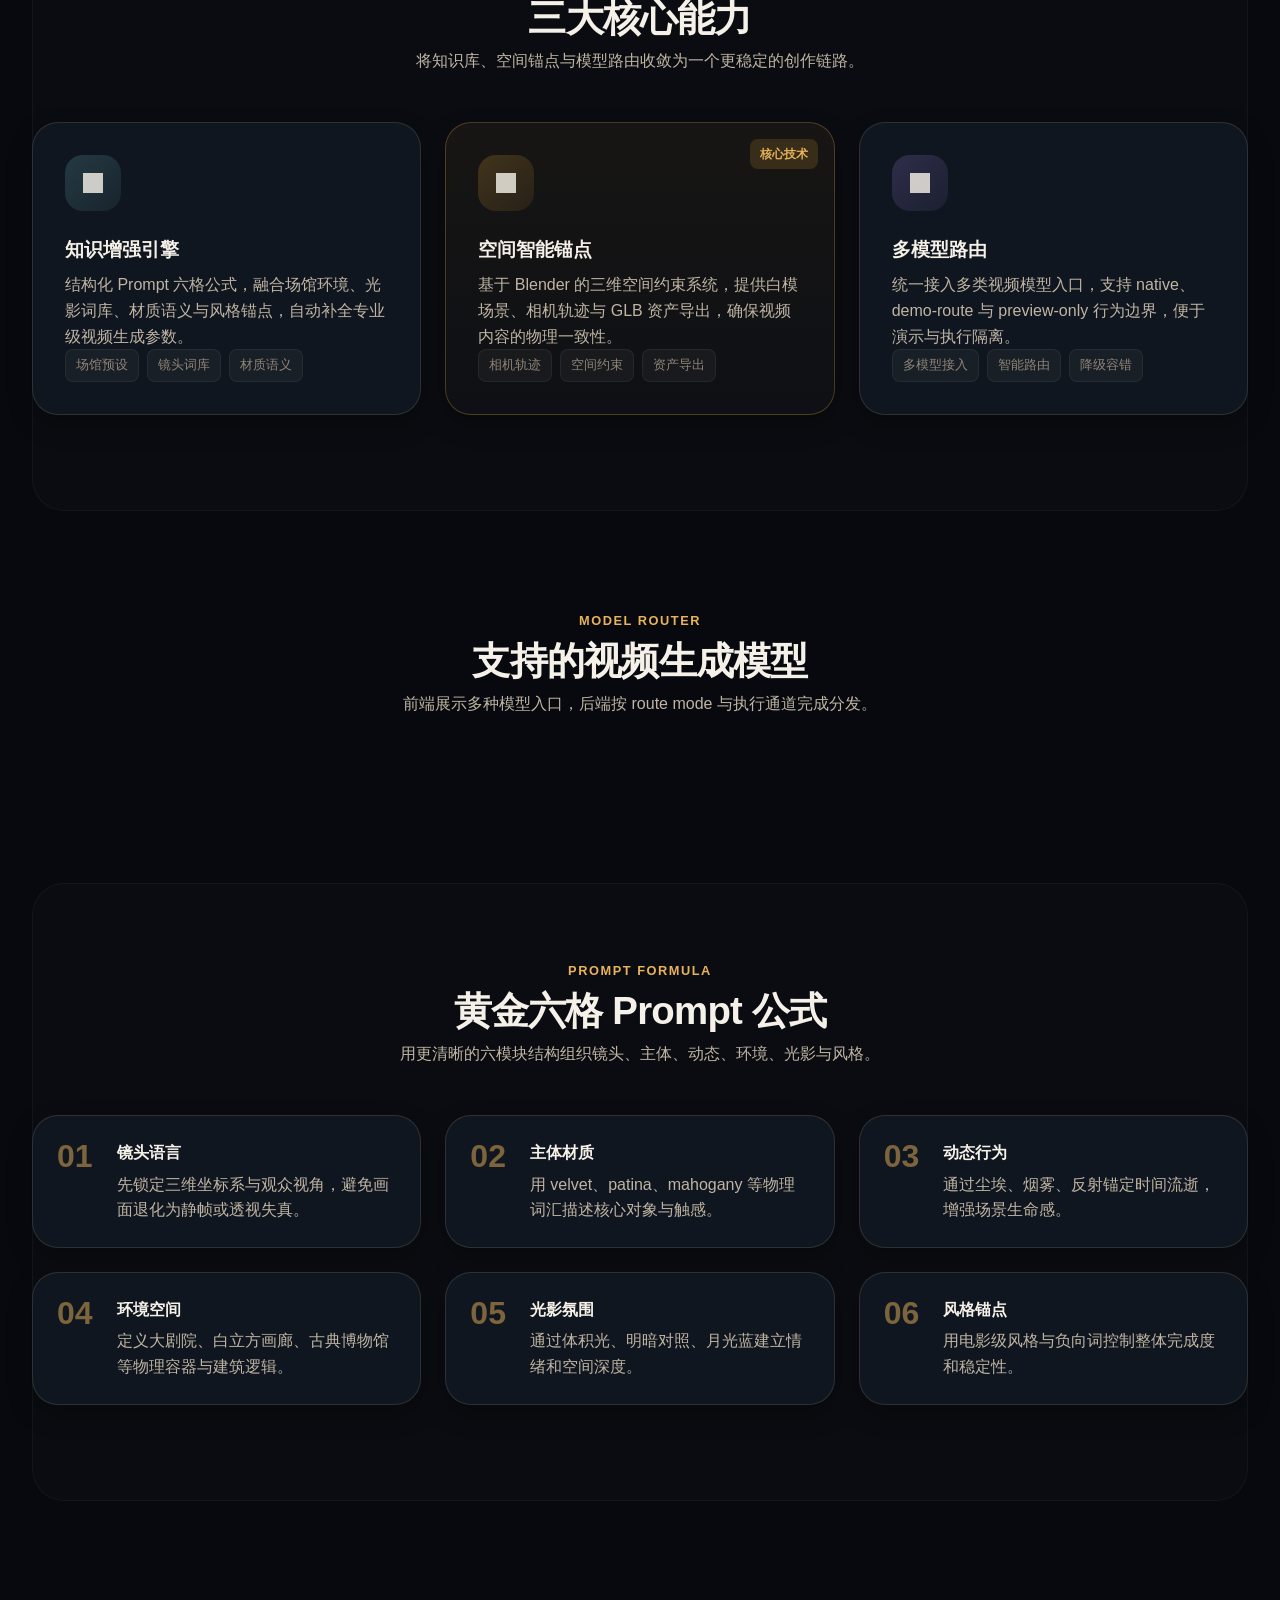
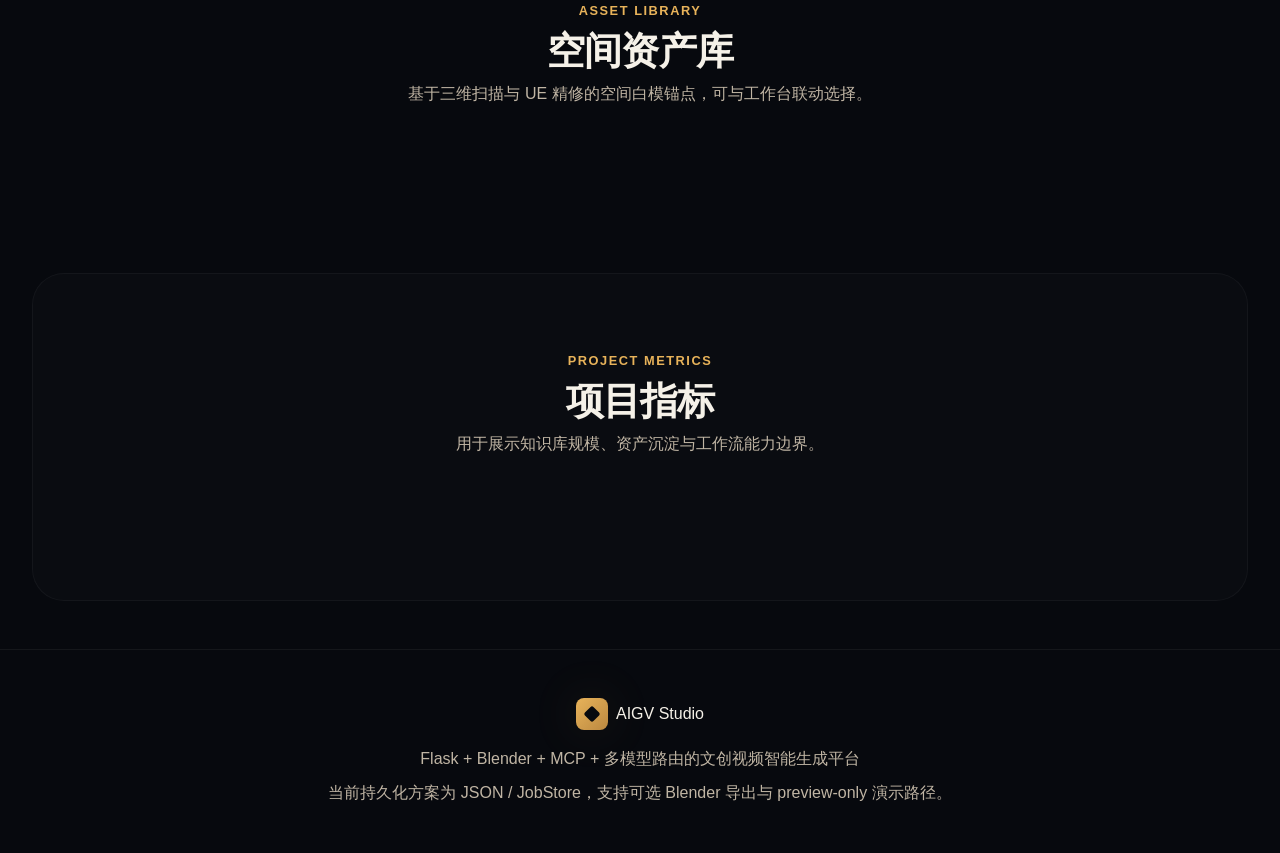
==== commit 16927b29: "feat: refine curated frontend experience Unify the homepage and asset library into a more premium vi" ====
--- a/web/index.html
+++ b/web/index.html
@@ -26,15 +26,15 @@
     </nav>
 
     <main>
-      <header class="hero hero-compact">
+      <header class="hero hero-curated hero-compact">
         <div class="hero-content">
           <div class="hero-badge">AI 驱动的视频生产引擎</div>
           <h1 class="hero-title">
-            文创场景<br />
-            <span class="gradient-text">智能视频生成平台</span>
+            为剧院、画廊与博物馆打造的<br />
+            <span class="gradient-text">智能视频创作工作台</span>
           </h1>
-          <p class="hero-desc">
-            以黄金六模块 Prompt、Blender 空间锚点与多模型路由为核心，让剧院、画廊、博物馆与音乐厅的视觉提案更快进入可执行工作流。
+          <p class="hero-desc hero-desc-compact">
+            将黄金六模块 Prompt、Blender 空间锚点与多模型路由收敛进同一条创作链路，让视觉提案从概念展示自然进入执行流程。
           </p>
           <div class="hero-actions">
             <a href="#workspace" class="btn-primary">
@@ -43,56 +43,59 @@
                 <path d="M6 12L10 8L6 4" stroke="currentColor" stroke-width="2" stroke-linecap="round" stroke-linejoin="round"/>
               </svg>
             </a>
-            <a href="#features" class="btn-secondary">查看能力说明</a>
-          </div>
-          <div class="hero-summary">
-            <div class="summary-chip">知识增强 Prompt 编排</div>
-            <div class="summary-chip">Blender 空间约束</div>
-            <div class="summary-chip">JSON / JobStore 持久化</div>
-          </div>
-        </div>
-
-        <div class="hero-visual">
-          <div class="visual-frame">
+            <a href="/assets" class="btn-secondary">浏览资产库</a>
+          </div>
+          <div class="hero-summary hero-summary-minimal">
+            <div class="summary-chip summary-chip-strong">Prompt × 空间 × 模型</div>
+            <div class="summary-chip">展示与操作并重</div>
+          </div>
+        </div>
+
+        <div class="hero-visual hero-visual-curated">
+          <div class="visual-frame visual-frame-curated">
             <div class="visual-header">
               <div class="visual-dots" aria-hidden="true">
                 <span></span><span></span><span></span>
               </div>
-              <span class="visual-title">工作流概览</span>
+              <span class="visual-title">创作工作流概览</span>
             </div>
             <div class="visual-content">
-              <div class="visual-grid">
-                <div class="visual-card venue-card">
+              <div class="visual-grid visual-grid-curated">
+                <div class="visual-card venue-card visual-card-highlight">
                   <div class="card-icon theater" aria-hidden="true"></div>
-                  <span>大剧院</span>
+                  <strong>场馆语境</strong>
+                  <span>大剧院 / 画廊 / 博物馆 / 音乐厅</span>
                 </div>
                 <div class="visual-card venue-card">
                   <div class="card-icon gallery" aria-hidden="true"></div>
-                  <span>现代画廊</span>
+                  <strong>镜头编排</strong>
+                  <span>镜头语言与空间锚点协同</span>
                 </div>
                 <div class="visual-card venue-card">
                   <div class="card-icon museum" aria-hidden="true"></div>
-                  <span>古典博物馆</span>
+                  <strong>执行路由</strong>
+                  <span>按 provider 与 route mode 分发</span>
                 </div>
                 <div class="visual-card venue-card">
                   <div class="card-icon concert" aria-hidden="true"></div>
-                  <span>音乐厅</span>
+                  <strong>状态反馈</strong>
+                  <span>预览、轮询、结果一体化监控</span>
                 </div>
               </div>
               <div class="visual-flow" aria-label="工作流流程">
                 <div class="flow-node">
                   <span class="node-icon prompt" aria-hidden="true"></span>
-                  <span class="node-label">Prompt 编排</span>
+                  <span class="node-label">策划输入</span>
                 </div>
                 <div class="flow-arrow" aria-hidden="true"></div>
                 <div class="flow-node">
                   <span class="node-icon blender" aria-hidden="true"></span>
-                  <span class="node-label">空间锚点</span>
+                  <span class="node-label">空间约束</span>
                 </div>
                 <div class="flow-arrow" aria-hidden="true"></div>
                 <div class="flow-node">
                   <span class="node-icon ai" aria-hidden="true"></span>
-                  <span class="node-label">视频生成</span>
+                  <span class="node-label">生成交付</span>
                 </div>
               </div>
             </div>
@@ -100,17 +103,17 @@
         </div>
       </header>
 
-      <section id="workspace" class="section workspace-section" data-ui-status="loading">
+      <section id="workspace" class="section workspace-section workspace-section-priority" data-ui-status="loading">
         <div class="section-header section-header-split">
           <div>
             <span class="section-label">Creative Workspace</span>
             <h2 class="section-title">视频创作工作台</h2>
             <p class="section-desc workspace-desc">
-              左侧完成场馆、模型、镜头与环境配置，右侧查看任务阶段、Prompt 预览和最终结果。
+              以稳定的双栏工作台组织输入、Prompt 预览、阶段反馈与结果输出，让首页既能展示能力，也能直接开始创作。
             </p>
           </div>
           <div class="workspace-header-note">
-            <span class="summary-chip summary-chip-strong">平衡型布局</span>
+            <span class="summary-chip summary-chip-strong">首页核心入口</span>
             <span class="summary-chip">桌面双栏 / 移动任务流</span>
           </div>
         </div>
--- a/web/styles.css
+++ b/web/styles.css
@@ -4,31 +4,42 @@
    ======================================== */
 
 :root {
-  --primary: #f2b33d;
-  --primary-dark: #c78f1a;
-  --primary-glow: rgba(242, 179, 61, 0.3);
-  --accent-cyan: #74c8d3;
-  --accent-coral: #f08e68;
-  --accent-purple: #a78bfa;
-  --accent-green: #72d0a7;
-  --accent-red: #f09090;
-  --bg-deep: #060a10;
-  --bg-base: #0a1018;
-  --bg-elevated: #0f1820;
-  --bg-card: rgba(15, 24, 32, 0.9);
-  --bg-card-strong: rgba(17, 28, 40, 0.96);
-  --bg-hover: rgba(20, 32, 44, 0.95);
-  --bg-soft: rgba(255, 255, 255, 0.03);
-  --text-primary: #f0f4f8;
-  --text-secondary: #aac0d1;
-  --text-muted: #708798;
-  --border-subtle: rgba(255, 255, 255, 0.06);
-  --border-default: rgba(255, 255, 255, 0.11);
-  --border-strong: rgba(255, 255, 255, 0.18);
-  --shadow-sm: 0 6px 16px rgba(0, 0, 0, 0.28);
-  --shadow-md: 0 16px 40px rgba(0, 0, 0, 0.38);
-  --shadow-lg: 0 24px 64px rgba(0, 0, 0, 0.5);
-  --shadow-glow: 0 0 48px rgba(242, 179, 61, 0.14);
+  --primary: #e8b35a;
+  --primary-dark: #bb8840;
+  --primary-glow: rgba(232, 179, 90, 0.22);
+  --accent-cyan: #7bb8c6;
+  --accent-coral: #d78d72;
+  --accent-purple: #9d8ee8;
+  --accent-green: #7ec8a1;
+  --accent-red: #de8e8e;
+  --bg-deep: #07090e;
+  --bg-base: #0d1117;
+  --bg-elevated: #131922;
+  --bg-card: rgba(18, 24, 34, 0.88);
+  --bg-card-strong: rgba(21, 28, 39, 0.96);
+  --bg-hover: rgba(26, 34, 47, 0.96);
+  --bg-soft: rgba(255, 248, 236, 0.03);
+  --text-primary: #f5f1e8;
+  --text-secondary: #c0b5a4;
+  --text-muted: #8f8478;
+  --border-subtle: rgba(255, 245, 226, 0.06);
+  --border-default: rgba(255, 240, 214, 0.12);
+  --border-strong: rgba(255, 236, 201, 0.2);
+  --shadow-sm: 0 10px 24px rgba(0, 0, 0, 0.26);
+  --shadow-md: 0 22px 52px rgba(0, 0, 0, 0.34);
+  --shadow-lg: 0 32px 80px rgba(0, 0, 0, 0.42);
+  --shadow-glow: 0 0 52px rgba(232, 179, 90, 0.12);
+  --layout-max-width: 1400px;
+  --layout-content-width: 1240px;
+  --panel-gap: 24px;
+  --panel-gap-tight: 16px;
+  --panel-padding: 24px;
+  --panel-padding-lg: 32px;
+  --elevation-panel: var(--shadow-sm);
+  --elevation-hover: var(--shadow-md);
+  --z-base: 1;
+  --z-sticky: 100;
+  --z-overlay: 1000;
   --radius-sm: 8px;
   --radius-md: 14px;
   --radius-lg: 18px;
@@ -73,10 +84,10 @@
   inset: 0;
   z-index: -1;
   background:
-    radial-gradient(ellipse 80% 50% at 20% 16%, rgba(242, 179, 61, 0.08), transparent),
-    radial-gradient(ellipse 55% 36% at 82% 10%, rgba(116, 200, 211, 0.08), transparent),
-    radial-gradient(ellipse 42% 28% at 50% 92%, rgba(240, 142, 104, 0.05), transparent),
-    linear-gradient(180deg, rgba(11, 16, 24, 0.98), rgba(6, 10, 16, 1));
+    radial-gradient(ellipse 72% 44% at 18% 14%, rgba(232, 179, 90, 0.1), transparent 72%),
+    radial-gradient(ellipse 48% 30% at 84% 12%, rgba(123, 184, 198, 0.08), transparent 74%),
+    radial-gradient(ellipse 36% 22% at 50% 88%, rgba(215, 141, 114, 0.08), transparent 70%),
+    linear-gradient(180deg, #11151c 0%, #0a0d12 52%, #06080c 100%);
 }
 
 .page-bg::before {
@@ -109,7 +120,7 @@
   top: 0;
   left: 0;
   right: 0;
-  z-index: 100;
+  z-index: var(--z-sticky);
   padding: 14px var(--space-xl);
   background: rgba(10, 16, 24, 0.8);
   backdrop-filter: blur(20px);
@@ -117,7 +128,7 @@
 }
 
 .nav-container {
-  max-width: 1400px;
+  max-width: var(--layout-max-width);
   margin: 0 auto;
   display: flex;
   justify-content: space-between;
@@ -179,19 +190,24 @@
   font-weight: 500;
 }
 
-.nav-links a:hover {
+.nav-links a:hover,
+.nav-links a.active {
   color: var(--primary);
-  background: rgba(242, 179, 61, 0.08);
+  background: rgba(232, 179, 90, 0.08);
 }
 
 .hero {
-  max-width: 1400px;
+  max-width: var(--layout-max-width);
   margin: 0 auto;
   padding: calc(76px + var(--space-xl)) var(--space-xl) var(--space-2xl);
   display: grid;
   grid-template-columns: minmax(0, 1.05fr) minmax(0, 0.95fr);
-  gap: var(--space-2xl);
-  align-items: center;
+  gap: clamp(32px, 4vw, 64px);
+  align-items: center;
+}
+
+.hero-curated {
+  min-height: clamp(620px, 78vh, 760px);
 }
 
 .hero-compact {
@@ -200,6 +216,8 @@
 
 .hero-content {
   max-width: 620px;
+  display: grid;
+  gap: var(--space-lg);
 }
 
 .hero-badge,
@@ -260,14 +278,18 @@
 .hero-desc {
   font-size: 1.04rem;
   line-height: 1.75;
-  margin-bottom: var(--space-lg);
+  margin-bottom: 0;
+}
+
+.hero-desc-compact {
+  max-width: 58ch;
 }
 
 .hero-actions {
   display: flex;
   gap: var(--space-md);
   flex-wrap: wrap;
-  margin-bottom: var(--space-lg);
+  margin-bottom: 0;
 }
 
 .hero-summary,
@@ -275,6 +297,10 @@
   display: flex;
   flex-wrap: wrap;
   gap: 10px;
+}
+
+.hero-summary-minimal {
+  gap: 12px;
 }
 
 .summary-chip,
@@ -293,8 +319,8 @@
 
 .summary-chip-strong {
   color: var(--primary);
-  border-color: rgba(242, 179, 61, 0.3);
-  background: rgba(242, 179, 61, 0.1);
+  border-color: rgba(232, 179, 90, 0.3);
+  background: rgba(232, 179, 90, 0.1);
 }
 
 .btn-primary,
@@ -323,7 +349,7 @@
 
 .btn-primary:hover {
   transform: translateY(-1px);
-  box-shadow: 0 0 60px rgba(242, 179, 61, 0.24);
+  box-shadow: 0 0 60px rgba(232, 179, 90, 0.18);
 }
 
 .btn-secondary,
@@ -364,13 +390,18 @@
   background: var(--bg-card);
   border: 1px solid var(--border-default);
   border-radius: var(--radius-xl);
-  box-shadow: var(--shadow-sm);
+  box-shadow: var(--elevation-panel);
 }
 
 .visual-frame {
   width: 100%;
   max-width: 500px;
   overflow: hidden;
+}
+
+.visual-frame-curated {
+  max-width: 560px;
+  background: linear-gradient(180deg, rgba(24, 30, 40, 0.92), rgba(16, 22, 30, 0.94));
 }
 
 .visual-header,
@@ -423,6 +454,26 @@
   grid-template-columns: repeat(2, minmax(0, 1fr));
   gap: var(--space-md);
   margin-bottom: var(--space-xl);
+}
+
+.visual-grid-curated .visual-card {
+  align-items: flex-start;
+  text-align: left;
+}
+
+.visual-grid-curated .visual-card strong {
+  font-size: 0.95rem;
+  color: var(--text-primary);
+}
+
+.visual-grid-curated .visual-card span {
+  font-size: 0.82rem;
+  color: var(--text-secondary);
+}
+
+.visual-card-highlight {
+  border-color: rgba(232, 179, 90, 0.22);
+  background: linear-gradient(180deg, rgba(232, 179, 90, 0.08), rgba(255, 255, 255, 0.03));
 }
 
 .visual-card {
@@ -516,9 +567,9 @@
 }
 
 .section {
-  max-width: 1400px;
+  max-width: var(--layout-max-width);
   margin: 0 auto;
-  padding: var(--space-2xl) var(--space-xl);
+  padding: clamp(56px, 8vw, 96px) var(--space-xl);
 }
 
 .section-muted {
@@ -613,7 +664,7 @@
 .result-panel:hover {
   transform: translateY(-3px);
   border-color: var(--border-strong);
-  box-shadow: var(--shadow-md);
+  box-shadow: var(--elevation-hover);
 }
 
 .feature-card.featured,
@@ -750,7 +801,21 @@
 }
 
 .workspace-section {
-  padding-top: var(--space-xl);
+  padding-top: var(--space-lg);
+}
+
+.workspace-section-priority {
+  position: relative;
+}
+
+.workspace-section-priority::before {
+  content: "";
+  position: absolute;
+  inset: 16px var(--space-xl) 0;
+  border-radius: 34px;
+  background: linear-gradient(180deg, rgba(255, 248, 236, 0.03), rgba(255, 248, 236, 0.015));
+  border: 1px solid rgba(255, 240, 214, 0.05);
+  z-index: -1;
 }
 
 .workspace-desc {
@@ -761,15 +826,775 @@
   align-items: start;
 }
 
+.workspace-overview,
+.page-header,
+.stats-row,
+.filter-toolbar,
+.tab-nav,
+.asset-library-shell,
+.library-content-head,
+.library-section-note,
+.pagination,
+.toast-container {
+  max-width: var(--layout-max-width);
+  margin-left: auto;
+  margin-right: auto;
+}
+
+.page-header,
+.workspace-overview,
+.filter-toolbar,
+.library-content-head {
+  width: min(100%, var(--layout-content-width));
+}
+
+.workspace-overview,
+.page-header {
+  display: grid;
+  gap: var(--panel-gap-tight);
+}
+
+.workspace-overview {
+  margin-bottom: var(--panel-gap);
+}
+
+.workspace-overview-grid,
+.stats-row {
+  display: grid;
+  grid-template-columns: repeat(4, minmax(0, 1fr));
+  gap: var(--panel-gap-tight);
+}
+
+.overview-card,
+.stat-item {
+  display: grid;
+  gap: 6px;
+  padding: 18px 20px;
+  border-radius: var(--radius-lg);
+  background: rgba(255, 255, 255, 0.03);
+  border: 1px solid var(--border-subtle);
+  box-shadow: inset 0 1px 0 rgba(255, 255, 255, 0.02);
+}
+
+.overview-label,
+.stat-label,
+.content-note-label {
+  font-size: 0.74rem;
+  letter-spacing: 0.08em;
+  text-transform: uppercase;
+  color: var(--text-muted);
+}
+
+.overview-value,
+.stat-number,
+.content-note-title {
+  color: var(--text-primary);
+  font-weight: 600;
+}
+
+.overview-value {
+  font-size: 0.98rem;
+}
+
+.page-header {
+  padding: var(--space-2xl) var(--space-xl) var(--space-xl);
+}
+
+.page-header-text {
+  display: grid;
+  gap: var(--space-sm);
+  text-align: center;
+}
+
+.page-title {
+  font-size: clamp(2rem, 4vw, 3rem);
+  font-weight: 700;
+  letter-spacing: -0.02em;
+}
+
+.page-header.page-header-curated {
+  gap: var(--space-lg);
+  padding-top: calc(72px + var(--space-2xl));
+}
+
+.tab-nav-segmented {
+  justify-content: center;
+}
+
+.form-group-spaced {
+  margin-top: var(--space-md);
+}
+
+.form-group-spaced:first-of-type {
+  margin-top: var(--space-lg);
+}
+
+.form-actions-split {
+  display: grid;
+  grid-template-columns: repeat(2, minmax(0, 1fr));
+}
+
+.stats-row {
+  grid-template-columns: repeat(3, minmax(0, 1fr));
+}
+
+.stat-item {
+  justify-items: center;
+  text-align: center;
+}
+
+.stat-number {
+  font-size: 2rem;
+}
+
+.filter-toolbar {
+  display: flex;
+  align-items: center;
+  justify-content: space-between;
+  gap: var(--panel-gap-tight);
+  margin-bottom: var(--space-lg);
+  padding: 0 var(--space-xl);
+  flex-wrap: wrap;
+}
+
+.toolbar-search,
+.toolbar-controls {
+  display: flex;
+  align-items: center;
+  gap: var(--space-md);
+  flex-wrap: wrap;
+}
+
+.toolbar-search {
+  flex: 1 1 360px;
+}
+
+.tab-nav {
+  display: flex;
+  align-items: center;
+  gap: 10px;
+  margin-bottom: var(--space-lg);
+  padding: 0 var(--space-xl);
+  flex-wrap: wrap;
+}
+
+.tab-btn,
+.asset-btn,
+.page-btn,
+.modal-close {
+  display: inline-flex;
+  align-items: center;
+  justify-content: center;
+  gap: 6px;
+  cursor: pointer;
+  border: 1px solid var(--border-default);
+  transition: border-color 0.2s, background 0.2s, color 0.2s, transform 0.2s, box-shadow 0.2s;
+}
+
+.tab-btn {
+  min-height: 44px;
+  padding: 0 18px;
+  border-radius: var(--radius-full);
+  background: rgba(255, 255, 255, 0.02);
+  color: var(--text-secondary);
+  font-size: 0.92rem;
+  font-weight: 600;
+}
+
+.tab-btn:hover,
+.page-btn:hover,
+.asset-btn:hover,
+.modal-close:hover {
+  border-color: var(--border-strong);
+  color: var(--text-primary);
+}
+
+.tab-btn.active {
+  background: rgba(242, 179, 61, 0.14);
+  border-color: rgba(242, 179, 61, 0.34);
+  color: var(--primary);
+  box-shadow: inset 0 0 0 1px rgba(242, 179, 61, 0.12);
+}
+
+.search-box {
+  display: flex;
+  align-items: center;
+  gap: var(--space-sm);
+  flex: 1;
+  min-width: min(100%, 280px);
+  max-width: 420px;
+  padding: 10px 14px;
+  background: var(--bg-card);
+  border: 1px solid var(--border-default);
+  border-radius: var(--radius-full);
+}
+
+.search-box:focus-within {
+  border-color: rgba(242, 179, 61, 0.35);
+  box-shadow: 0 0 0 3px rgba(242, 179, 61, 0.08);
+}
+
+.search-box input {
+  flex: 1;
+  border: 0;
+  background: transparent;
+  padding: 6px 2px;
+  font-size: 0.92rem;
+  color: var(--text-primary);
+}
+
+.search-icon {
+  width: 18px;
+  height: 18px;
+  color: var(--text-muted);
+  flex: 0 0 auto;
+}
+
+.asset-library-page {
+  min-height: 100vh;
+}
+
+.filter-select {
+  min-width: 168px;
+}
+
+.asset-library-shell {
+  width: min(100%, var(--layout-content-width));
+  padding: 0 var(--space-xl) var(--space-2xl);
+}
+
+.asset-library-grid {
+  display: grid;
+  grid-template-columns: repeat(auto-fill, minmax(280px, 1fr));
+  gap: var(--panel-gap-tight);
+}
+
+.library-content-head {
+  display: flex;
+  align-items: flex-start;
+  justify-content: space-between;
+  gap: var(--panel-gap-tight);
+  margin-bottom: var(--space-lg);
+  padding: 0 var(--space-xl);
+}
+
+.library-section-note {
+  display: flex;
+  align-items: center;
+  gap: var(--space-md);
+  flex-wrap: wrap;
+}
+
+.content-note {
+  display: grid;
+  gap: 6px;
+}
+
+.content-note-title {
+  font-size: 1.05rem;
+}
+
+.content-note-desc {
+  color: var(--text-secondary);
+  font-size: 0.9rem;
+}
+
+.library-asset-card,
+.prompt-doc-card,
+.modal-content {
+  background: var(--bg-card);
+  border: 1px solid var(--border-default);
+  border-radius: var(--radius-xl);
+  box-shadow: var(--elevation-panel);
+}
+
+.library-asset-card {
+  overflow: hidden;
+  transition: border-color 0.2s, transform 0.2s, box-shadow 0.2s;
+}
+
+.library-asset-card:hover {
+  border-color: var(--border-strong);
+  transform: translateY(-2px);
+  box-shadow: var(--elevation-hover);
+}
+
+.asset-preview {
+  width: 100%;
+  height: 208px;
+  background: var(--bg-elevated);
+  display: flex;
+  align-items: center;
+  justify-content: center;
+  position: relative;
+  overflow: hidden;
+}
+
+.asset-preview img {
+  width: 100%;
+  height: 100%;
+  object-fit: cover;
+}
+
+.asset-preview model-viewer {
+  width: 100%;
+  height: 100%;
+  --poster-color: transparent;
+}
+
+.asset-preview .placeholder-icon,
+.empty-icon,
+.upload-icon {
+  color: var(--text-muted);
+  opacity: 0.35;
+}
+
+.asset-preview .placeholder-icon {
+  width: 64px;
+  height: 64px;
+}
+
+.asset-type-badge,
+.doc-category {
+  display: inline-flex;
+  align-items: center;
+  justify-content: center;
+  padding: 5px 10px;
+  border-radius: var(--radius-full);
+  font-size: 0.72rem;
+  font-weight: 700;
+  letter-spacing: 0.04em;
+}
+
+.asset-type-badge {
+  position: absolute;
+  top: var(--space-sm);
+  left: var(--space-sm);
+  background: rgba(6, 10, 16, 0.78);
+  border: 1px solid rgba(255, 255, 255, 0.08);
+  color: var(--text-primary);
+  text-transform: uppercase;
+}
+
+.asset-info {
+  display: grid;
+  gap: var(--space-md);
+  padding: var(--panel-padding);
+}
+
+.asset-info h3,
+.doc-title {
+  display: -webkit-box;
+  -webkit-box-orient: vertical;
+  overflow: hidden;
+}
+
+.asset-info h3 {
+  font-size: 1.08rem;
+  line-height: 1.35;
+  -webkit-line-clamp: 2;
+}
+
+.asset-info p {
+  font-size: 0.86rem;
+  line-height: 1.6;
+  color: var(--text-secondary);
+  display: -webkit-box;
+  -webkit-box-orient: vertical;
+  overflow: hidden;
+  -webkit-line-clamp: 3;
+}
+
+.asset-meta-info,
+.doc-keywords {
+  display: flex;
+  flex-wrap: wrap;
+  gap: 8px;
+}
+
+.meta-tag {
+  display: inline-flex;
+  align-items: center;
+  padding: 5px 10px;
+  border-radius: var(--radius-full);
+  border: 1px solid rgba(255, 255, 255, 0.07);
+  background: rgba(255, 255, 255, 0.05);
+  font-size: 0.75rem;
+  color: var(--text-muted);
+}
+
+.meta-tag.meta-tag-keyword {
+  color: var(--primary);
+  border-color: rgba(242, 179, 61, 0.2);
+  background: rgba(242, 179, 61, 0.1);
+}
+
+.meta-tag.meta-tag-venue {
+  color: var(--accent-cyan);
+  border-color: rgba(116, 200, 211, 0.2);
+  background: rgba(116, 200, 211, 0.08);
+}
+
+.asset-actions {
+  display: grid;
+  grid-template-columns: repeat(2, minmax(0, 1fr));
+  gap: 10px;
+  min-height: 48px;
+  padding-top: var(--space-md);
+  border-top: 1px solid var(--border-subtle);
+}
+
+.asset-btn {
+  min-height: 40px;
+  padding: 0 12px;
+  border-radius: var(--radius-md);
+  background: rgba(255, 255, 255, 0.02);
+  color: var(--text-secondary);
+  font-size: 0.84rem;
+}
+
+.asset-btn.primary {
+  background: rgba(242, 179, 61, 0.14);
+  border-color: rgba(242, 179, 61, 0.26);
+  color: var(--primary);
+}
+
+.asset-btn.primary:hover {
+  background: rgba(242, 179, 61, 0.2);
+}
+
+.prompt-doc-card {
+  display: grid;
+  gap: var(--space-md);
+  padding: var(--panel-padding);
+  transition: border-color 0.2s, transform 0.2s, box-shadow 0.2s;
+}
+
+.prompt-doc-card:hover {
+  border-color: var(--border-strong);
+  transform: translateY(-2px);
+  box-shadow: var(--elevation-hover);
+}
+
+.doc-header {
+  display: flex;
+  justify-content: space-between;
+  align-items: flex-start;
+  gap: var(--space-md);
+}
+
+.doc-title {
+  font-size: 1.08rem;
+  line-height: 1.35;
+  -webkit-line-clamp: 2;
+}
+
+.doc-content {
+  position: relative;
+  min-height: 128px;
+  max-height: 168px;
+  overflow: hidden;
+  color: var(--text-secondary);
+  font-size: 0.86rem;
+  line-height: 1.65;
+  white-space: pre-wrap;
+}
+
+.doc-content::after {
+  content: '';
+  position: absolute;
+  left: 0;
+  right: 0;
+  bottom: 0;
+  height: 48px;
+  background: linear-gradient(180deg, rgba(15, 24, 32, 0), rgba(15, 24, 32, 0.95));
+}
+
+.doc-category[data-category="venue"],
+.category-venue .doc-category {
+  color: var(--accent-cyan);
+  background: rgba(116, 200, 211, 0.1);
+  border: 1px solid rgba(116, 200, 211, 0.22);
+}
+
+.doc-category[data-category="shot"],
+.category-shot .doc-category {
+  color: var(--primary);
+  background: rgba(242, 179, 61, 0.12);
+  border: 1px solid rgba(242, 179, 61, 0.22);
+}
+
+.doc-category[data-category="lighting"],
+.category-lighting .doc-category {
+  color: #ffd38a;
+  background: rgba(255, 211, 138, 0.12);
+  border: 1px solid rgba(255, 211, 138, 0.24);
+}
+
+.doc-category[data-category="style"],
+.category-style .doc-category {
+  color: var(--accent-purple);
+  background: rgba(167, 139, 250, 0.12);
+  border: 1px solid rgba(167, 139, 250, 0.24);
+}
+
+.doc-category[data-category="subject"],
+.category-subject .doc-category {
+  color: var(--accent-coral);
+  background: rgba(240, 142, 104, 0.12);
+  border: 1px solid rgba(240, 142, 104, 0.24);
+}
+
+.doc-category[data-category="dynamics"],
+.category-dynamics .doc-category {
+  color: var(--accent-green);
+  background: rgba(114, 208, 167, 0.12);
+  border: 1px solid rgba(114, 208, 167, 0.24);
+}
+
+.doc-category[data-category="environment"],
+.category-environment .doc-category {
+  color: #8ec5ff;
+  background: rgba(142, 197, 255, 0.12);
+  border: 1px solid rgba(142, 197, 255, 0.24);
+}
+
+.modal-overlay {
+  position: fixed;
+  inset: 0;
+  display: flex;
+  align-items: center;
+  justify-content: center;
+  padding: var(--space-lg);
+  background: rgba(2, 5, 9, 0.78);
+  backdrop-filter: blur(10px);
+  z-index: var(--z-overlay);
+  opacity: 0;
+  visibility: hidden;
+  transition: opacity 0.24s, visibility 0.24s;
+}
+
+.modal-overlay.active {
+  opacity: 1;
+  visibility: visible;
+}
+
+.modal-content {
+  width: min(100%, 560px);
+  padding: var(--panel-padding-lg);
+  transform: translateY(8px) scale(0.98);
+  transition: transform 0.24s;
+}
+
+.modal-overlay.active .modal-content {
+  transform: translateY(0) scale(1);
+}
+
+.modal-header {
+  display: flex;
+  justify-content: space-between;
+  align-items: center;
+  gap: var(--space-md);
+  margin-bottom: var(--space-xl);
+}
+
+.modal-close {
+  width: 36px;
+  height: 36px;
+  border-radius: var(--radius-md);
+  background: rgba(255, 255, 255, 0.02);
+  color: var(--text-secondary);
+}
+
+.upload-zone {
+  display: grid;
+  justify-items: center;
+  gap: var(--space-sm);
+  padding: var(--space-2xl);
+  border: 1.5px dashed rgba(255, 255, 255, 0.14);
+  border-radius: var(--radius-lg);
+  background: rgba(255, 255, 255, 0.02);
+  text-align: center;
+  cursor: pointer;
+  transition: border-color 0.2s, background 0.2s, transform 0.2s;
+}
+
+.upload-zone:hover,
+.upload-zone.dragover {
+  border-color: rgba(242, 179, 61, 0.34);
+  background: rgba(242, 179, 61, 0.08);
+}
+
+.upload-zone.has-file {
+  border-style: solid;
+  background: rgba(116, 200, 211, 0.08);
+  border-color: rgba(116, 200, 211, 0.3);
+}
+
+.upload-zone.is-uploading {
+  opacity: 0.78;
+  pointer-events: none;
+}
+
+.upload-icon {
+  width: 48px;
+  height: 48px;
+}
+
+.upload-text {
+  font-size: 0.95rem;
+  color: var(--text-secondary);
+}
+
+.upload-text strong {
+  color: var(--primary);
+}
+
+.upload-support-text {
+  font-size: 0.8rem;
+  color: var(--text-muted);
+}
+
+.upload-file-meta {
+  width: 100%;
+  max-width: 320px;
+  padding: 12px 14px;
+  border-radius: var(--radius-md);
+  background: rgba(255, 255, 255, 0.04);
+  border: 1px solid var(--border-subtle);
+  text-align: left;
+}
+
+.empty-state-container {
+  grid-column: 1 / -1;
+  display: grid;
+  justify-items: center;
+  gap: var(--space-sm);
+  padding: var(--space-3xl);
+  text-align: center;
+}
+
+.empty-icon {
+  width: 72px;
+  height: 72px;
+}
+
+.empty-title {
+  font-size: 1.2rem;
+  font-weight: 600;
+}
+
+.empty-desc {
+  color: var(--text-secondary);
+}
+
+.pagination {
+  display: flex;
+  align-items: center;
+  justify-content: center;
+  gap: 8px;
+  padding: var(--space-xl) var(--space-xl) 0;
+  flex-wrap: wrap;
+}
+
+.page-btn {
+  min-height: 40px;
+  padding: 0 14px;
+  border-radius: var(--radius-md);
+  background: var(--bg-card);
+  color: var(--text-secondary);
+  font-size: 0.88rem;
+}
+
+.page-btn.active {
+  background: rgba(242, 179, 61, 0.14);
+  border-color: rgba(242, 179, 61, 0.32);
+  color: var(--primary);
+}
+
+.page-btn:disabled {
+  opacity: 0.5;
+  cursor: not-allowed;
+}
+
+.pagination-ellipsis {
+  padding: 0 6px;
+  color: var(--text-muted);
+}
+
+.toast-container {
+  position: fixed;
+  right: var(--space-lg);
+  bottom: var(--space-lg);
+  display: grid;
+  gap: 10px;
+  width: min(360px, calc(100vw - 32px));
+  z-index: calc(var(--z-overlay) + 1);
+}
+
+.toast {
+  padding: 14px 16px;
+  border-radius: var(--radius-lg);
+  background: rgba(10, 16, 24, 0.92);
+  border: 1px solid var(--border-default);
+  color: var(--text-primary);
+  box-shadow: var(--elevation-hover);
+  transition: opacity 0.3s, transform 0.3s;
+}
+
+.toast.success {
+  border-color: rgba(114, 208, 167, 0.26);
+}
+
+.toast.error {
+  border-color: rgba(240, 144, 144, 0.26);
+}
+
+.toast.warning {
+  border-color: rgba(242, 179, 61, 0.26);
+}
+
+.scroll-indicator {
+  position: fixed;
+  right: var(--space-lg);
+  bottom: var(--space-lg);
+  display: inline-flex;
+  align-items: center;
+  justify-content: center;
+  width: 44px;
+  height: 44px;
+  border-radius: var(--radius-full);
+  background: rgba(15, 24, 32, 0.88);
+  border: 1px solid var(--border-default);
+  color: var(--text-primary);
+  box-shadow: var(--elevation-panel);
+  cursor: pointer;
+  opacity: 0;
+  pointer-events: none;
+  transform: translateY(10px);
+  transition: opacity 0.2s, transform 0.2s, border-color 0.2s;
+  z-index: calc(var(--z-sticky) - 1);
+}
+
+.scroll-indicator.visible {
+  opacity: 1;
+  pointer-events: auto;
+  transform: translateY(0);
+}
+
+.scroll-indicator:hover {
+  border-color: rgba(242, 179, 61, 0.34);
+}
+
 .workspace-container {
   display: grid;
   grid-template-columns: minmax(340px, 0.94fr) minmax(420px, 1.06fr);
-  gap: var(--space-xl);
+  gap: var(--panel-gap);
 }
 
 .workspace-status {
   display: grid;
-  gap: var(--space-lg);
+  gap: var(--panel-gap-tight);
 }
 
 .control-panel,
@@ -781,8 +1606,8 @@
 
 .control-form {
   display: grid;
-  gap: var(--space-lg);
-  padding: var(--space-lg);
+  gap: var(--panel-gap-tight);
+  padding: var(--panel-padding);
 }
 
 .form-section {
@@ -886,16 +1711,30 @@
   border-radius: var(--radius-md);
   background: rgba(255, 255, 255, 0.03);
   border: 1px solid var(--border-subtle);
-}
-
-.stage-list,
-.knowledge-list,
-.meta-list {
-  list-style: none;
-  display: grid;
-  gap: 10px;
-  padding: 0;
-  margin: 0;
+  min-height: 84px;
+  display: flex;
+  align-items: center;
+}
+
+.status-message[data-status-tone="loading"],
+.status-message[data-status-tone="previewing"],
+.status-message[data-status-tone="submitting"],
+.status-message[data-status-tone="polling"] {
+  border-color: rgba(232, 179, 90, 0.22);
+  background: rgba(232, 179, 90, 0.08);
+  color: var(--text-primary);
+}
+
+.status-message[data-status-tone="success"] {
+  border-color: rgba(126, 200, 161, 0.28);
+  background: rgba(126, 200, 161, 0.08);
+  color: var(--text-primary);
+}
+
+.status-message[data-status-tone="error"] {
+  border-color: rgba(222, 142, 142, 0.28);
+  background: rgba(222, 142, 142, 0.08);
+  color: var(--text-primary);
 }
 
 .stage-list {
@@ -959,8 +1798,12 @@
 
 .preview-content,
 .result-content {
-  min-height: 140px;
+  min-height: 200px;
   padding: var(--space-lg);
+}
+
+.result-panel .result-content {
+  min-height: 260px;
 }
 
 .preview-block,
@@ -1142,25 +1985,25 @@
 button:focus-visible,
 a:focus-visible,
 .asset-card:focus-visible {
-  box-shadow: 0 0 0 3px rgba(242, 179, 61, 0.2);
-  border-color: rgba(242, 179, 61, 0.42);
+  box-shadow: 0 0 0 3px rgba(232, 179, 90, 0.2);
+  border-color: rgba(232, 179, 90, 0.42);
 }
 
 #workspace[data-ui-status="previewing"] .preview-panel,
 #workspace[data-ui-status="submitting"] .status-panel,
 #workspace[data-ui-status="polling"] .status-panel {
-  border-color: rgba(242, 179, 61, 0.34);
+  border-color: rgba(232, 179, 90, 0.32);
   box-shadow: var(--shadow-glow);
 }
 
 #workspace[data-ui-status="success"] .result-panel {
-  border-color: rgba(114, 208, 167, 0.28);
-  box-shadow: 0 0 40px rgba(114, 208, 167, 0.12);
+  border-color: rgba(126, 200, 161, 0.28);
+  box-shadow: 0 0 40px rgba(126, 200, 161, 0.12);
 }
 
 #workspace[data-ui-status="error"] .status-panel,
 #workspace[data-ui-status="error"] .result-panel {
-  border-color: rgba(240, 144, 144, 0.28);
+  border-color: rgba(222, 142, 142, 0.28);
 }
 
 .scroll-indicator,
@@ -1172,28 +2015,7 @@
 .skeleton-text,
 .skeleton-title,
 .skeleton-image,
-.toast-container,
-.toast,
-.library-asset-card,
-.prompt-doc-card,
-.doc-category[data-category],
-.modal-overlay,
-.page-btn,
-.tab-btn,
-.asset-btn,
-.doc-category,
-.category-venue,
-.category-shot,
-.category-lighting,
-.category-style,
-.category-subject,
-.category-dynamics,
-.category-environment,
-.stat-number,
-model-viewer::part(default-progress-bar),
-[data-tooltip],
-[data-tooltip]::after,
-[data-tooltip]:hover::after {
+model-viewer::part(default-progress-bar) {
   all: unset;
 }
 
@@ -1212,6 +2034,10 @@
     grid-template-columns: 1fr;
   }
 
+  .hero-curated {
+    min-height: auto;
+  }
+
   .hero-content {
     max-width: none;
   }
@@ -1230,6 +2056,26 @@
   }
 }
 
+@media (max-width: 1024px) {
+  .workspace-status {
+    grid-template-columns: 1fr;
+  }
+
+  .workspace-section-priority::before {
+    inset: 12px var(--space-md) 0;
+  }
+
+  .page-header,
+  .filter-toolbar,
+  .library-content-head,
+  .asset-library-shell,
+  .tab-nav {
+    width: auto;
+    padding-left: var(--space-md);
+    padding-right: var(--space-md);
+  }
+}
+
 @media (max-width: 768px) {
   .navbar {
     padding: 12px var(--space-md);
@@ -1242,6 +2088,10 @@
   .hero {
     padding: calc(72px + var(--space-lg)) var(--space-md) var(--space-xl);
     gap: var(--space-xl);
+  }
+
+  .page-header.page-header-curated {
+    padding-top: calc(72px + var(--space-xl));
   }
 
   .section {
@@ -1275,6 +2125,10 @@
     align-items: stretch;
   }
 
+  .form-actions-split {
+    grid-template-columns: 1fr;
+  }
+
   .visual-flow {
     flex-direction: column;
   }
@@ -1296,6 +2150,25 @@
   }
 }
 
+@media (max-width: 480px) {
+  .stats-row {
+    grid-template-columns: 1fr;
+  }
+
+  .asset-library-grid {
+    grid-template-columns: 1fr;
+  }
+
+  .asset-actions,
+  .toolbar-controls {
+    grid-template-columns: 1fr;
+  }
+
+  .modal-content {
+    padding: var(--space-lg);
+  }
+}
+
 @media (prefers-reduced-motion: reduce) {
   html {
     scroll-behavior: auto;
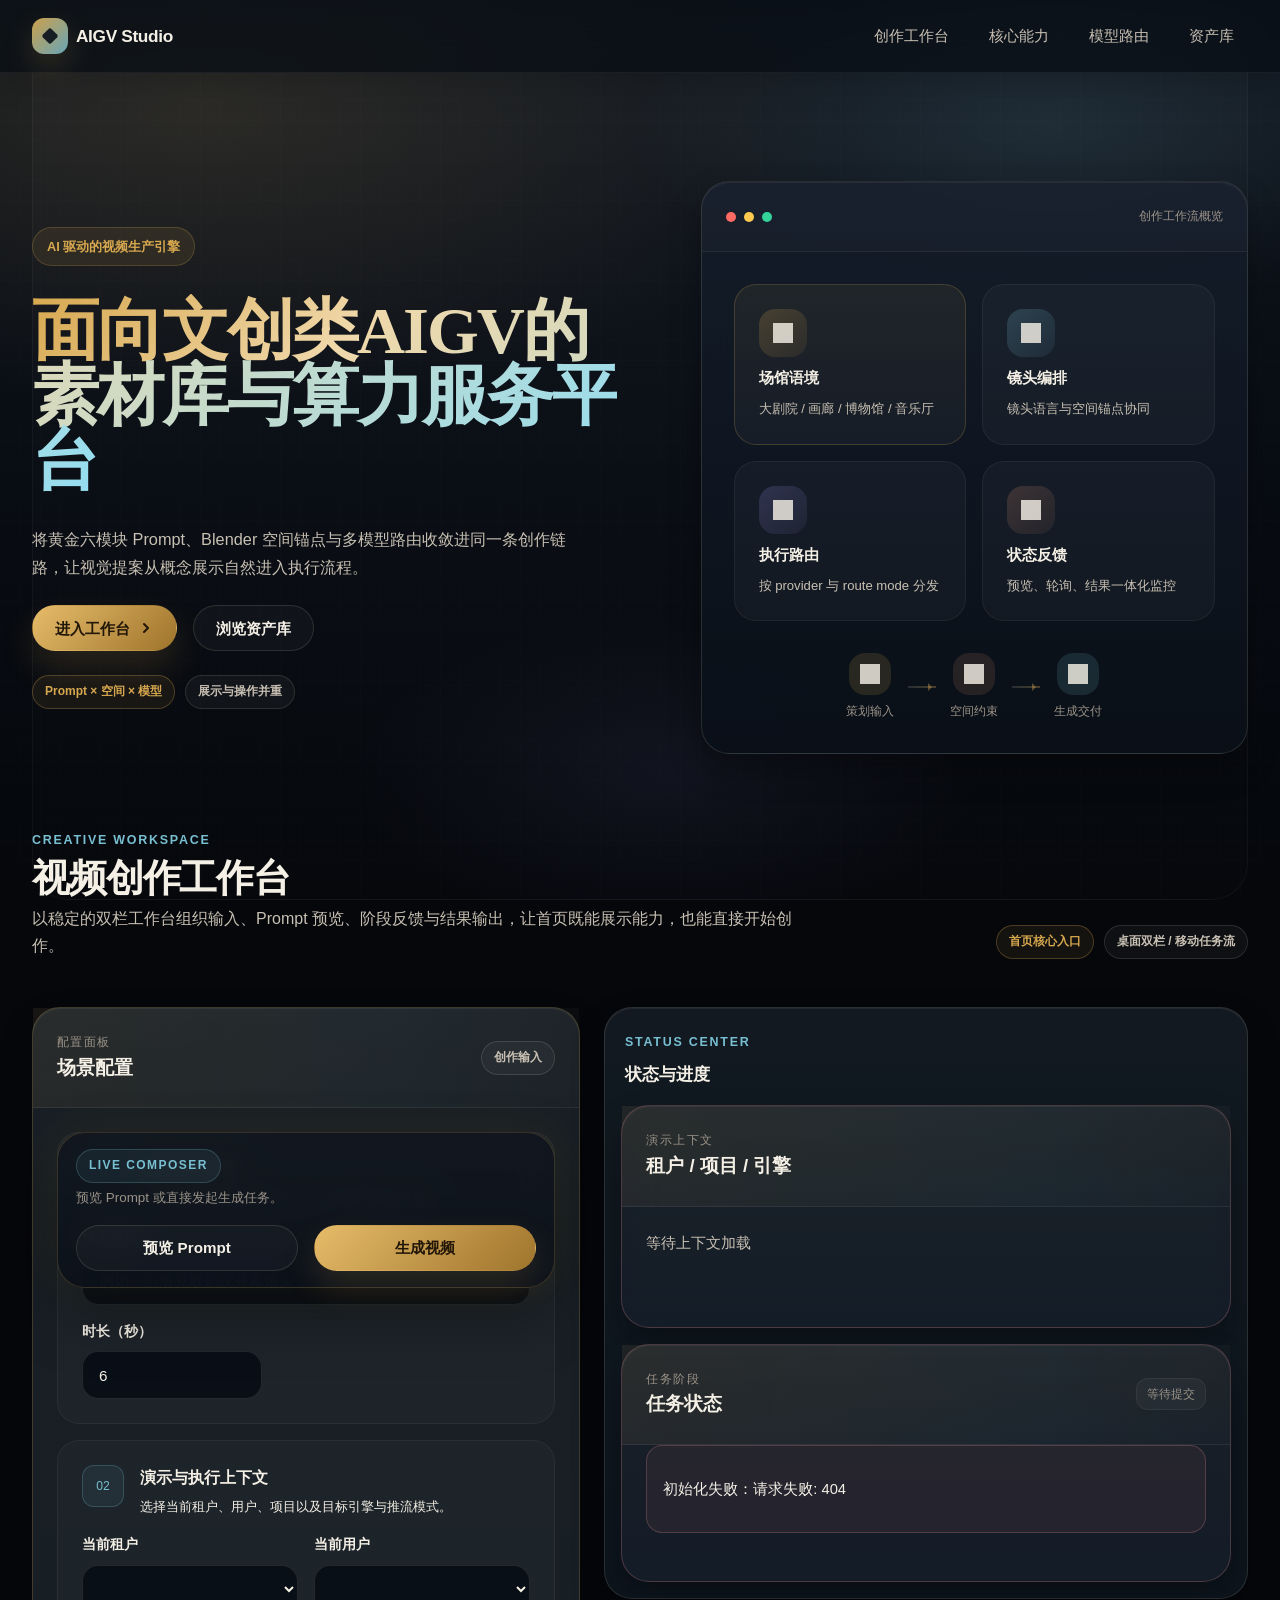
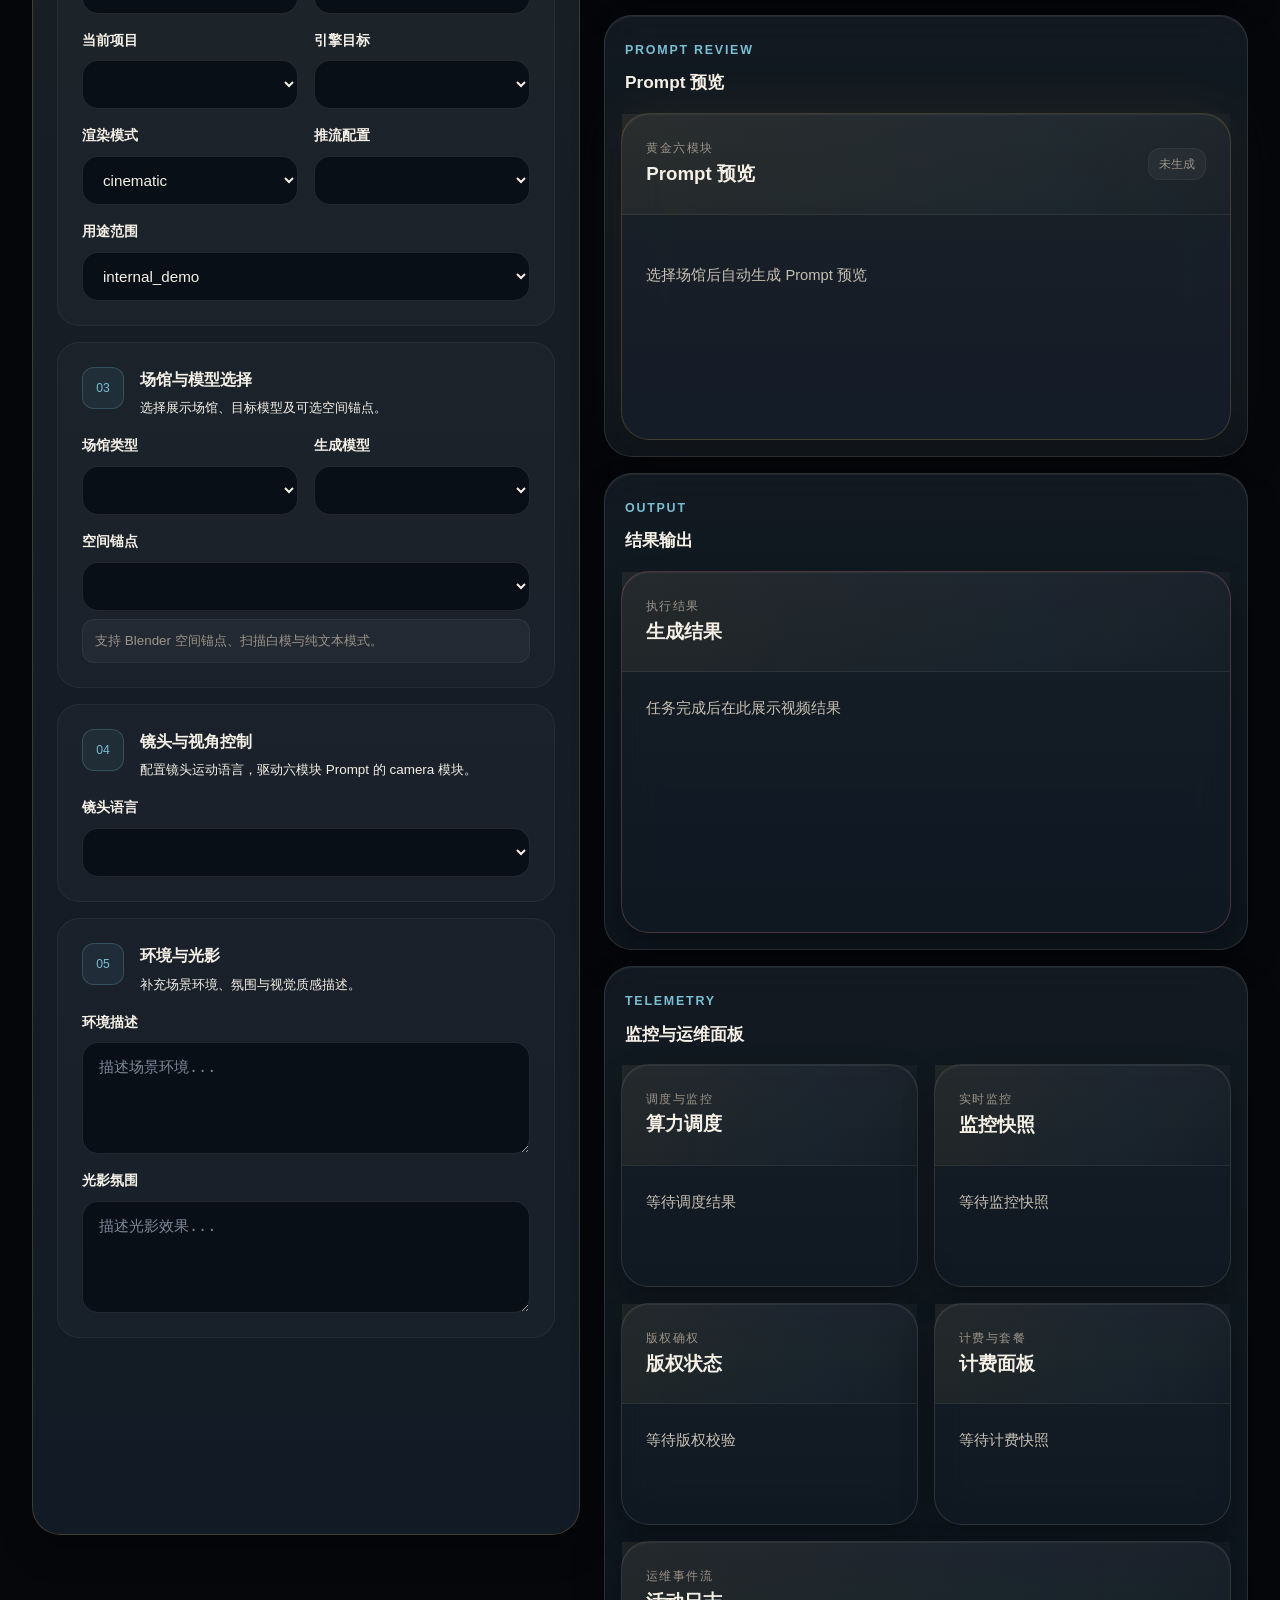
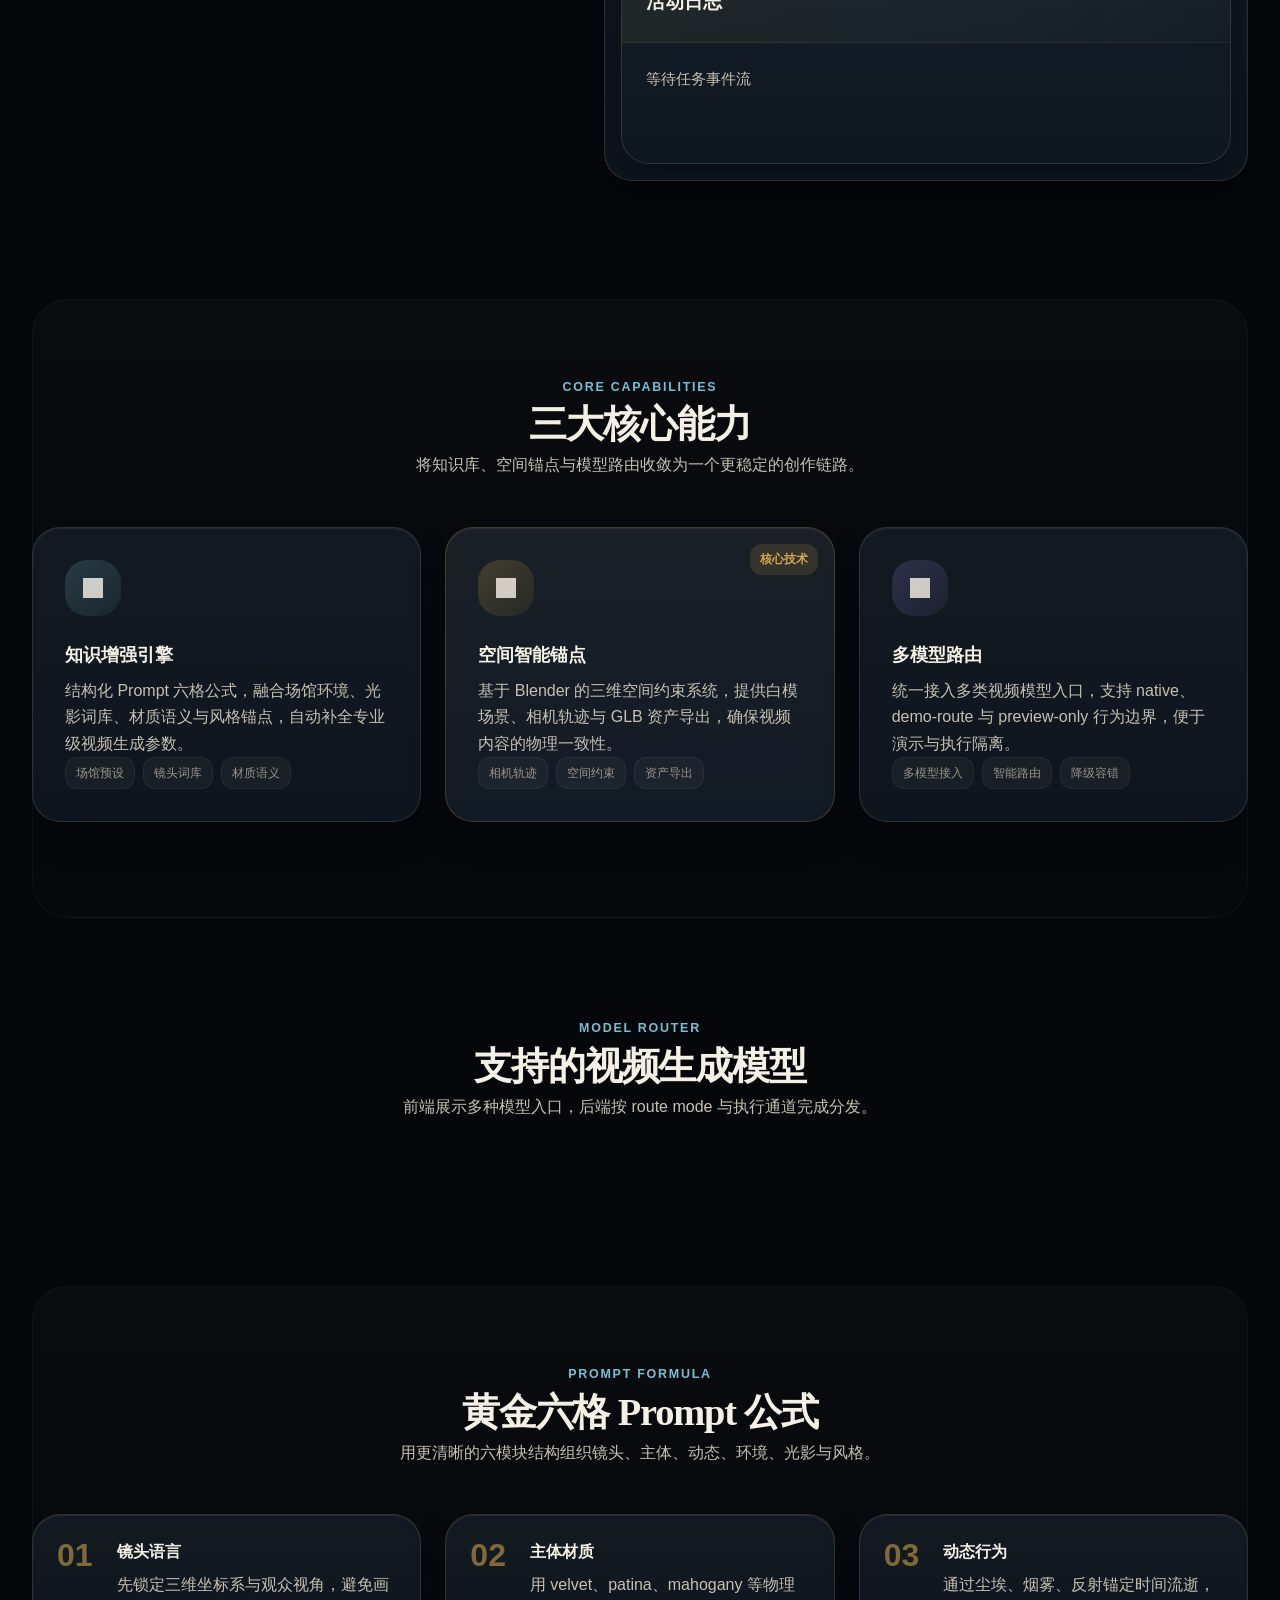
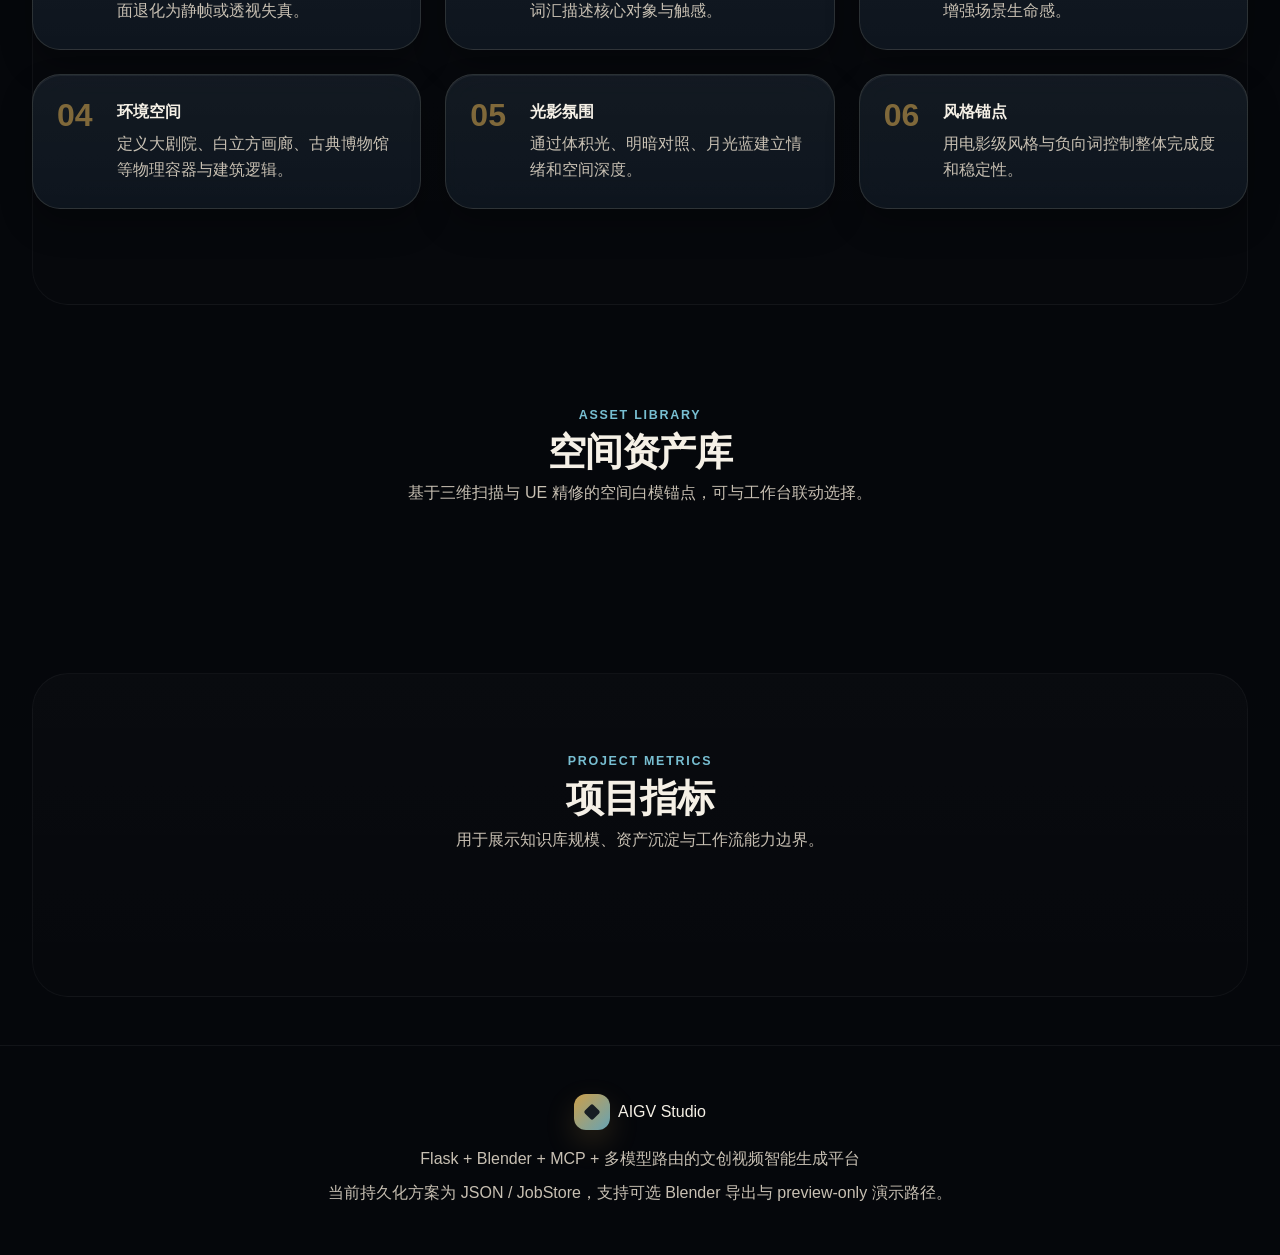
==== commit 2adaa2b4: "feat: refine frontend workspace and asset handling Refresh the main workspace and asset library expe" ====
--- a/web/index.html
+++ b/web/index.html
@@ -30,8 +30,7 @@
         <div class="hero-content">
           <div class="hero-badge">AI 驱动的视频生产引擎</div>
           <h1 class="hero-title">
-            为剧院、画廊与博物馆打造的<br />
-            <span class="gradient-text">智能视频创作工作台</span>
+            <span class="gradient-text">面向文创类AIGV的素材库与算力服务平台</span>
           </h1>
           <p class="hero-desc hero-desc-compact">
             将黄金六模块 Prompt、Blender 空间锚点与多模型路由收敛进同一条创作链路，让视觉提案从概念展示自然进入执行流程。
@@ -119,9 +118,9 @@
         </div>
 
         <div class="workspace-container workspace-shell">
-          <div class="workspace-controls">
-            <div class="control-panel workspace-panel-emphasis">
-              <div class="panel-header">
+          <aside class="workspace-controls" aria-label="创作配置区域">
+            <div class="control-panel workspace-panel-emphasis workspace-panel-primary">
+              <div class="panel-header panel-header-rich">
                 <div>
                   <p class="panel-kicker">配置面板</p>
                   <h3>场景配置</h3>
@@ -129,240 +128,303 @@
                 <span class="panel-tag">创作输入</span>
               </div>
               <form id="job-form" class="control-form">
-                <section class="form-section">
-                  <div class="form-section-heading">
-                    <h4>基础信息</h4>
-                    <p>先确定任务标题和视频时长。</p>
-                  </div>
-                  <div class="form-group">
-                    <label for="title">任务标题</label>
-                    <input id="title" name="title" type="text" placeholder="例如：巴洛克歌剧院开幕镜头" />
-                  </div>
-                  <div class="form-row form-row-tight">
+                <div class="form-stack">
+                  <section class="form-section form-cluster form-cluster-intro" aria-labelledby="task-setup-heading">
+                    <div class="form-section-heading">
+                      <span class="form-step">01</span>
+                      <div>
+                        <h4 id="task-setup-heading">基础任务设置</h4>
+                        <p>先确定任务标题和视频时长，为当前创作建立主线。</p>
+                      </div>
+                    </div>
                     <div class="form-group">
-                      <label for="duration_s">时长（秒）</label>
-                      <input id="duration_s" name="duration_s" type="number" min="1" value="6" />
-                    </div>
-                  </div>
-                </section>
-
-                <section class="form-section">
-                  <div class="form-section-heading">
-                    <h4>演示上下文</h4>
-                    <p>选择当前租户、用户、项目以及目标引擎与推流模式。</p>
-                  </div>
-                  <div class="form-row">
+                      <label for="title">任务标题</label>
+                      <input id="title" name="title" type="text" placeholder="例如：巴洛克歌剧院开幕镜头" />
+                    </div>
+                    <div class="form-row form-row-tight">
+                      <div class="form-group">
+                        <label for="duration_s">时长（秒）</label>
+                        <input id="duration_s" name="duration_s" type="number" min="1" value="6" />
+                      </div>
+                    </div>
+                  </section>
+
+                  <section class="form-section form-cluster" aria-labelledby="execution-context-heading">
+                    <div class="form-section-heading">
+                      <span class="form-step">02</span>
+                      <div>
+                        <h4 id="execution-context-heading">演示与执行上下文</h4>
+                        <p>选择当前租户、用户、项目以及目标引擎与推流模式。</p>
+                      </div>
+                    </div>
+                    <div class="form-row">
+                      <div class="form-group">
+                        <label for="tenant_id">当前租户</label>
+                        <select id="tenant_id" name="tenant_id"></select>
+                      </div>
+                      <div class="form-group">
+                        <label for="user_id">当前用户</label>
+                        <select id="user_id" name="user_id"></select>
+                      </div>
+                    </div>
+                    <div class="form-row">
+                      <div class="form-group">
+                        <label for="project_id">当前项目</label>
+                        <select id="project_id" name="project_id"></select>
+                      </div>
+                      <div class="form-group">
+                        <label for="engine_target">引擎目标</label>
+                        <select id="engine_target" name="engine_target"></select>
+                      </div>
+                    </div>
+                    <div class="form-row">
+                      <div class="form-group">
+                        <label for="render_mode">渲染模式</label>
+                        <select id="render_mode" name="render_mode">
+                          <option value="cinematic">cinematic</option>
+                          <option value="interactive">interactive</option>
+                          <option value="vr_walkthrough">vr_walkthrough</option>
+                        </select>
+                      </div>
+                      <div class="form-group">
+                        <label for="stream_profile">推流配置</label>
+                        <select id="stream_profile" name="stream_profile"></select>
+                      </div>
+                    </div>
                     <div class="form-group">
-                      <label for="tenant_id">当前租户</label>
-                      <select id="tenant_id" name="tenant_id"></select>
+                      <label for="usage_scope">用途范围</label>
+                      <select id="usage_scope" name="usage_scope">
+                        <option value="internal_demo">internal_demo</option>
+                        <option value="client_review">client_review</option>
+                        <option value="public_showcase">public_showcase</option>
+                      </select>
+                    </div>
+                  </section>
+
+                  <section class="form-section form-cluster" aria-labelledby="venue-model-heading">
+                    <div class="form-section-heading">
+                      <span class="form-step">03</span>
+                      <div>
+                        <h4 id="venue-model-heading">场馆与模型选择</h4>
+                        <p>选择展示场馆、目标模型及可选空间锚点。</p>
+                      </div>
+                    </div>
+                    <div class="form-row">
+                      <div class="form-group">
+                        <label for="venue_type">场馆类型</label>
+                        <select id="venue_type" name="venue_type"></select>
+                      </div>
+                      <div class="form-group">
+                        <label for="ai_model">生成模型</label>
+                        <select id="ai_model" name="ai_model"></select>
+                      </div>
                     </div>
                     <div class="form-group">
-                      <label for="user_id">当前用户</label>
-                      <select id="user_id" name="user_id"></select>
-                    </div>
-                  </div>
-                  <div class="form-row">
+                      <label for="asset_id">空间锚点</label>
+                      <select id="asset_id" name="asset_id"></select>
+                      <p class="field-hint">支持 Blender 空间锚点、扫描白模与纯文本模式。</p>
+                    </div>
+                  </section>
+
+                  <section class="form-section form-cluster" aria-labelledby="camera-control-heading">
+                    <div class="form-section-heading">
+                      <span class="form-step">04</span>
+                      <div>
+                        <h4 id="camera-control-heading">镜头与视角控制</h4>
+                        <p>配置镜头运动语言，驱动六模块 Prompt 的 camera 模块。</p>
+                      </div>
+                    </div>
                     <div class="form-group">
-                      <label for="project_id">当前项目</label>
-                      <select id="project_id" name="project_id"></select>
+                      <label for="shot_type">镜头语言</label>
+                      <select id="shot_type" name="shot_type"></select>
+                    </div>
+                  </section>
+
+                  <section class="form-section form-cluster" aria-labelledby="environment-lighting-heading">
+                    <div class="form-section-heading">
+                      <span class="form-step">05</span>
+                      <div>
+                        <h4 id="environment-lighting-heading">环境与光影</h4>
+                        <p>补充场景环境、氛围与视觉质感描述。</p>
+                      </div>
                     </div>
                     <div class="form-group">
-                      <label for="engine_target">引擎目标</label>
-                      <select id="engine_target" name="engine_target"></select>
-                    </div>
-                  </div>
-                  <div class="form-row">
+                      <label for="environment_hint">环境描述</label>
+                      <textarea id="environment_hint" name="environment_hint" rows="3" placeholder="描述场景环境..."></textarea>
+                    </div>
                     <div class="form-group">
-                      <label for="render_mode">渲染模式</label>
-                      <select id="render_mode" name="render_mode">
-                        <option value="cinematic">cinematic</option>
-                        <option value="interactive">interactive</option>
-                        <option value="vr_walkthrough">vr_walkthrough</option>
-                      </select>
-                    </div>
-                    <div class="form-group">
-                      <label for="stream_profile">推流配置</label>
-                      <select id="stream_profile" name="stream_profile"></select>
-                    </div>
-                  </div>
-                  <div class="form-group">
-                    <label for="usage_scope">用途范围</label>
-                    <select id="usage_scope" name="usage_scope">
-                      <option value="internal_demo">internal_demo</option>
-                      <option value="client_review">client_review</option>
-                      <option value="public_showcase">public_showcase</option>
-                    </select>
-                  </div>
-                </section>
-
-                <section class="form-section">
-                  <div class="form-section-heading">
-                    <h4>场馆与模型</h4>
-                    <p>选择展示场馆、目标模型及可选空间锚点。</p>
-                  </div>
-                  <div class="form-row">
-                    <div class="form-group">
-                      <label for="venue_type">场馆类型</label>
-                      <select id="venue_type" name="venue_type"></select>
-                    </div>
-                    <div class="form-group">
-                      <label for="ai_model">生成模型</label>
-                      <select id="ai_model" name="ai_model"></select>
-                    </div>
-                  </div>
-                  <div class="form-group">
-                    <label for="asset_id">空间锚点</label>
-                    <select id="asset_id" name="asset_id"></select>
-                    <p class="field-hint">支持 Blender 空间锚点、扫描白模与纯文本模式。</p>
-                  </div>
-                </section>
-
-                <section class="form-section">
-                  <div class="form-section-heading">
-                    <h4>镜头控制</h4>
-                    <p>配置镜头运动语言，驱动六模块 Prompt 的 camera 模块。</p>
-                  </div>
-                  <div class="form-group">
-                    <label for="shot_type">镜头语言</label>
-                    <select id="shot_type" name="shot_type"></select>
-                  </div>
-                </section>
-
-                <section class="form-section">
-                  <div class="form-section-heading">
-                    <h4>环境与光影</h4>
-                    <p>补充场景环境、氛围与视觉质感描述。</p>
-                  </div>
-                  <div class="form-group">
-                    <label for="environment_hint">环境描述</label>
-                    <textarea id="environment_hint" name="environment_hint" rows="3" placeholder="描述场景环境..."></textarea>
-                  </div>
-                  <div class="form-group">
-                    <label for="lighting_hint">光影氛围</label>
-                    <textarea id="lighting_hint" name="lighting_hint" rows="3" placeholder="描述光影效果..."></textarea>
-                  </div>
-                </section>
-
-                <div class="form-actions form-actions-sticky">
-                  <button type="button" class="btn-outline" id="preview-btn">预览 Prompt</button>
-                  <button type="submit" class="btn-primary" id="submit-btn">
-                    <span>生成视频</span>
-                  </button>
+                      <label for="lighting_hint">光影氛围</label>
+                      <textarea id="lighting_hint" name="lighting_hint" rows="3" placeholder="描述光影效果..."></textarea>
+                    </div>
+                  </section>
+                </div>
+
+                <div class="form-actions form-actions-sticky form-actions-shell" role="group" aria-label="创作操作">
+                  <div class="action-meta">
+                    <span class="action-kicker">Live composer</span>
+                    <p>预览 Prompt 或直接发起生成任务。</p>
+                  </div>
+                  <div class="action-buttons">
+                    <button type="button" class="btn-outline" id="preview-btn">预览 Prompt</button>
+                    <button type="submit" class="btn-primary" id="submit-btn">
+                      <span>生成视频</span>
+                    </button>
+                  </div>
                 </div>
               </form>
             </div>
-          </div>
-
-          <div class="workspace-status">
-            <div class="status-panel workspace-panel-emphasis">
-              <div class="panel-header">
+          </aside>
+
+          <div class="workspace-status" aria-label="任务反馈区域">
+            <section class="workspace-zone workspace-zone-status" aria-labelledby="status-zone-heading">
+              <div class="workspace-zone-header">
                 <div>
-                  <p class="panel-kicker">演示上下文</p>
-                  <h3>租户 / 项目 / 引擎</h3>
-                </div>
-              </div>
-              <div id="context-summary" class="result-content" aria-live="polite">
-                <p class="empty-state">等待上下文加载</p>
-              </div>
-            </div>
-
-            <div class="status-panel workspace-panel-emphasis">
-              <div class="panel-header">
+                  <span class="section-label">Status Center</span>
+                  <h3 id="status-zone-heading" class="workspace-zone-title">状态与进度</h3>
+                </div>
+              </div>
+              <div class="workspace-zone-grid workspace-zone-grid-status">
+                <div class="status-panel workspace-panel-emphasis workspace-panel-span-2">
+                  <div class="panel-header panel-header-rich">
+                    <div>
+                      <p class="panel-kicker">演示上下文</p>
+                      <h3>租户 / 项目 / 引擎</h3>
+                    </div>
+                  </div>
+                  <div id="context-summary" class="result-content" aria-live="polite">
+                    <p class="empty-state">等待上下文加载</p>
+                  </div>
+                </div>
+
+                <div class="status-panel workspace-panel-emphasis workspace-panel-span-2">
+                  <div class="panel-header panel-header-rich">
+                    <div>
+                      <p class="panel-kicker">任务阶段</p>
+                      <h3>任务状态</h3>
+                    </div>
+                    <span id="job-id" class="job-id">等待提交</span>
+                  </div>
+                  <div id="job-status" class="status-message" aria-live="polite">工作台就绪，请配置场景参数后提交任务。</div>
+                  <ul id="stage-list" class="stage-list" aria-live="polite"></ul>
+                </div>
+              </div>
+            </section>
+
+            <section class="workspace-zone workspace-zone-preview" aria-labelledby="preview-zone-heading">
+              <div class="workspace-zone-header">
                 <div>
-                  <p class="panel-kicker">任务阶段</p>
-                  <h3>任务状态</h3>
-                </div>
-                <span id="job-id" class="job-id">等待提交</span>
-              </div>
-              <div id="job-status" class="status-message" aria-live="polite">工作台就绪，请配置场景参数后提交任务。</div>
-              <ul id="stage-list" class="stage-list" aria-live="polite"></ul>
-            </div>
-
-            <div class="preview-panel">
-              <div class="panel-header">
+                  <span class="section-label">Prompt Review</span>
+                  <h3 id="preview-zone-heading" class="workspace-zone-title">Prompt 预览</h3>
+                </div>
+              </div>
+              <div class="workspace-zone-grid workspace-zone-grid-preview">
+                <div class="preview-panel workspace-panel-span-2 preview-panel-priority">
+                  <div class="panel-header panel-header-rich">
+                    <div>
+                      <p class="panel-kicker">黄金六模块</p>
+                      <h3>Prompt 预览</h3>
+                    </div>
+                    <span id="execution-route" class="route-tag">未生成</span>
+                  </div>
+                  <div id="preview-warnings" class="warning-stack" aria-live="polite"></div>
+                  <div id="prompt-preview" class="preview-content" aria-live="polite">
+                    <p class="empty-state">选择场馆后自动生成 Prompt 预览</p>
+                  </div>
+                </div>
+              </div>
+            </section>
+
+            <section class="workspace-zone workspace-zone-result" aria-labelledby="result-zone-heading">
+              <div class="workspace-zone-header">
                 <div>
-                  <p class="panel-kicker">调度与监控</p>
-                  <h3>算力调度</h3>
-                </div>
-              </div>
-              <div id="schedule-panel" class="result-content" aria-live="polite">
-                <p class="empty-state">等待调度结果</p>
-              </div>
-            </div>
-
-            <div class="preview-panel">
-              <div class="panel-header">
+                  <span class="section-label">Output</span>
+                  <h3 id="result-zone-heading" class="workspace-zone-title">结果输出</h3>
+                </div>
+              </div>
+              <div class="workspace-zone-grid workspace-zone-grid-result">
+                <div class="result-panel workspace-panel-span-2">
+                  <div class="panel-header panel-header-rich">
+                    <div>
+                      <p class="panel-kicker">执行结果</p>
+                      <h3>生成结果</h3>
+                    </div>
+                  </div>
+                  <div id="job-result" class="result-content" aria-live="polite">
+                    <p class="empty-state">任务完成后在此展示视频结果</p>
+                  </div>
+                </div>
+              </div>
+            </section>
+
+            <section class="workspace-zone workspace-zone-ops" aria-labelledby="ops-zone-heading">
+              <div class="workspace-zone-header">
                 <div>
-                  <p class="panel-kicker">实时监控</p>
-                  <h3>监控快照</h3>
-                </div>
-              </div>
-              <div id="monitor-panel" class="result-content" aria-live="polite">
-                <p class="empty-state">等待监控快照</p>
-              </div>
-            </div>
-
-            <div class="preview-panel">
-              <div class="panel-header">
-                <div>
-                  <p class="panel-kicker">版权确权</p>
-                  <h3>版权状态</h3>
-                </div>
-              </div>
-              <div id="rights-panel" class="result-content" aria-live="polite">
-                <p class="empty-state">等待版权校验</p>
-              </div>
-            </div>
-
-            <div class="preview-panel">
-              <div class="panel-header">
-                <div>
-                  <p class="panel-kicker">计费与套餐</p>
-                  <h3>计费面板</h3>
-                </div>
-              </div>
-              <div id="billing-panel" class="result-content" aria-live="polite">
-                <p class="empty-state">等待计费快照</p>
-              </div>
-            </div>
-
-            <div class="preview-panel">
-              <div class="panel-header">
-                <div>
-                  <p class="panel-kicker">运维事件流</p>
-                  <h3>活动日志</h3>
-                </div>
-              </div>
-              <div id="ops-panel" class="result-content" aria-live="polite">
-                <p class="empty-state">等待任务事件流</p>
-              </div>
-            </div>
-
-            <div class="preview-panel">
-              <div class="panel-header">
-                <div>
-                  <p class="panel-kicker">黄金六模块</p>
-                  <h3>Prompt 预览</h3>
-                </div>
-                <span id="execution-route" class="route-tag">未生成</span>
-              </div>
-              <div id="preview-warnings" class="warning-stack" aria-live="polite"></div>
-              <div id="prompt-preview" class="preview-content" aria-live="polite">
-                <p class="empty-state">选择场馆后自动生成 Prompt 预览</p>
-              </div>
-            </div>
-
-            <div class="result-panel">
-              <div class="panel-header">
-                <div>
-                  <p class="panel-kicker">执行结果</p>
-                  <h3>生成结果</h3>
-                </div>
-              </div>
-              <div id="job-result" class="result-content" aria-live="polite">
-                <p class="empty-state">任务完成后在此展示视频结果</p>
-              </div>
-            </div>
+                  <span class="section-label">Telemetry</span>
+                  <h3 id="ops-zone-heading" class="workspace-zone-title">监控与运维面板</h3>
+                </div>
+              </div>
+              <div class="workspace-zone-grid workspace-zone-grid-ops">
+                <div class="preview-panel">
+                  <div class="panel-header panel-header-rich">
+                    <div>
+                      <p class="panel-kicker">调度与监控</p>
+                      <h3>算力调度</h3>
+                    </div>
+                  </div>
+                  <div id="schedule-panel" class="result-content" aria-live="polite">
+                    <p class="empty-state">等待调度结果</p>
+                  </div>
+                </div>
+
+                <div class="preview-panel">
+                  <div class="panel-header panel-header-rich">
+                    <div>
+                      <p class="panel-kicker">实时监控</p>
+                      <h3>监控快照</h3>
+                    </div>
+                  </div>
+                  <div id="monitor-panel" class="result-content" aria-live="polite">
+                    <p class="empty-state">等待监控快照</p>
+                  </div>
+                </div>
+
+                <div class="preview-panel">
+                  <div class="panel-header panel-header-rich">
+                    <div>
+                      <p class="panel-kicker">版权确权</p>
+                      <h3>版权状态</h3>
+                    </div>
+                  </div>
+                  <div id="rights-panel" class="result-content" aria-live="polite">
+                    <p class="empty-state">等待版权校验</p>
+                  </div>
+                </div>
+
+                <div class="preview-panel">
+                  <div class="panel-header panel-header-rich">
+                    <div>
+                      <p class="panel-kicker">计费与套餐</p>
+                      <h3>计费面板</h3>
+                    </div>
+                  </div>
+                  <div id="billing-panel" class="result-content" aria-live="polite">
+                    <p class="empty-state">等待计费快照</p>
+                  </div>
+                </div>
+
+                <div class="preview-panel workspace-panel-span-2">
+                  <div class="panel-header panel-header-rich">
+                    <div>
+                      <p class="panel-kicker">运维事件流</p>
+                      <h3>活动日志</h3>
+                    </div>
+                  </div>
+                  <div id="ops-panel" class="result-content" aria-live="polite">
+                    <p class="empty-state">等待任务事件流</p>
+                  </div>
+                </div>
+              </div>
+            </section>
           </div>
         </div>
       </section>
--- a/web/styles.css
+++ b/web/styles.css
@@ -1,36 +1,49 @@
 /* ========================================
-   AIGV Studio - 文创视频智能生成平台
-   平衡型工作台视觉体系
+   AIGV Studio - Premium dark-luxury redesign
    ======================================== */
 
 :root {
-  --primary: #e8b35a;
-  --primary-dark: #bb8840;
-  --primary-glow: rgba(232, 179, 90, 0.22);
-  --accent-cyan: #7bb8c6;
-  --accent-coral: #d78d72;
-  --accent-purple: #9d8ee8;
-  --accent-green: #7ec8a1;
-  --accent-red: #de8e8e;
-  --bg-deep: #07090e;
-  --bg-base: #0d1117;
-  --bg-elevated: #131922;
-  --bg-card: rgba(18, 24, 34, 0.88);
-  --bg-card-strong: rgba(21, 28, 39, 0.96);
-  --bg-hover: rgba(26, 34, 47, 0.96);
-  --bg-soft: rgba(255, 248, 236, 0.03);
-  --text-primary: #f5f1e8;
-  --text-secondary: #c0b5a4;
-  --text-muted: #8f8478;
-  --border-subtle: rgba(255, 245, 226, 0.06);
+  --primary: #d7a84f;
+  --primary-dark: #9f742c;
+  --primary-soft: rgba(215, 168, 79, 0.12);
+  --primary-glow: rgba(215, 168, 79, 0.18);
+  --accent-cyan: #78bfd2;
+  --accent-cyan-strong: #94ddf1;
+  --accent-coral: #c9876e;
+  --accent-purple: #8f84df;
+  --accent-green: #74c798;
+  --accent-red: #d67f85;
+  --state-info: rgba(120, 191, 210, 0.12);
+  --state-success: rgba(116, 199, 152, 0.12);
+  --state-warning: rgba(215, 168, 79, 0.12);
+  --state-error: rgba(214, 127, 133, 0.12);
+  --bg-deep: #05070b;
+  --bg-base: #091019;
+  --bg-elevated: #0f1722;
+  --bg-card: rgba(13, 21, 31, 0.82);
+  --bg-card-strong: rgba(16, 25, 37, 0.92);
+  --bg-card-highlight: rgba(20, 31, 45, 0.96);
+  --bg-hover: rgba(24, 37, 53, 0.96);
+  --bg-soft: rgba(255, 255, 255, 0.03);
+  --surface-overlay: linear-gradient(180deg, rgba(255, 255, 255, 0.045), rgba(255, 255, 255, 0.01));
+  --surface-highlight: linear-gradient(180deg, rgba(215, 168, 79, 0.08), rgba(120, 191, 210, 0.02) 70%);
+  --text-primary: #f5f0e6;
+  --text-secondary: #c8c0b3;
+  --text-muted: #9b9388;
+  --text-soft: #7d8897;
+  --text-on-gold: #211608;
+  --border-subtle: rgba(255, 255, 255, 0.055);
   --border-default: rgba(255, 240, 214, 0.12);
-  --border-strong: rgba(255, 236, 201, 0.2);
-  --shadow-sm: 0 10px 24px rgba(0, 0, 0, 0.26);
-  --shadow-md: 0 22px 52px rgba(0, 0, 0, 0.34);
-  --shadow-lg: 0 32px 80px rgba(0, 0, 0, 0.42);
-  --shadow-glow: 0 0 52px rgba(232, 179, 90, 0.12);
-  --layout-max-width: 1400px;
-  --layout-content-width: 1240px;
+  --border-strong: rgba(255, 240, 214, 0.22);
+  --border-cyan: rgba(120, 191, 210, 0.28);
+  --inner-highlight: inset 0 1px 0 rgba(255, 255, 255, 0.06);
+  --shadow-sm: 0 16px 32px rgba(0, 0, 0, 0.28);
+  --shadow-md: 0 26px 60px rgba(0, 0, 0, 0.36);
+  --shadow-lg: 0 36px 96px rgba(0, 0, 0, 0.46);
+  --shadow-glow: 0 0 48px rgba(215, 168, 79, 0.1);
+  --shadow-cyan: 0 0 42px rgba(120, 191, 210, 0.08);
+  --layout-max-width: 1440px;
+  --layout-content-width: 1280px;
   --panel-gap: 24px;
   --panel-gap-tight: 16px;
   --panel-padding: 24px;
@@ -40,19 +53,45 @@
   --z-base: 1;
   --z-sticky: 100;
   --z-overlay: 1000;
-  --radius-sm: 8px;
-  --radius-md: 14px;
-  --radius-lg: 18px;
-  --radius-xl: 26px;
+  --radius-xs: 8px;
+  --radius-sm: 12px;
+  --radius-md: 16px;
+  --radius-lg: 22px;
+  --radius-xl: 28px;
+  --radius-2xl: 36px;
   --radius-full: 9999px;
-  --space-xs: 4px;
-  --space-sm: 8px;
-  --space-md: 16px;
-  --space-lg: 24px;
-  --space-xl: 32px;
-  --space-2xl: 48px;
-  --space-3xl: 64px;
-  --space-4xl: 88px;
+  --space-1: 4px;
+  --space-2: 8px;
+  --space-3: 12px;
+  --space-4: 16px;
+  --space-5: 20px;
+  --space-6: 24px;
+  --space-8: 32px;
+  --space-10: 40px;
+  --space-12: 48px;
+  --space-14: 56px;
+  --space-16: 64px;
+  --space-20: 80px;
+  --space-24: 96px;
+  --space-xs: var(--space-1);
+  --space-sm: var(--space-2);
+  --space-md: var(--space-4);
+  --space-lg: var(--space-6);
+  --space-xl: var(--space-8);
+  --space-2xl: var(--space-12);
+  --space-3xl: var(--space-16);
+  --space-4xl: var(--space-20);
+  --font-display: "Bodoni Moda", "Times New Roman", "PingFang SC", serif;
+  --font-body: "Jost", -apple-system, BlinkMacSystemFont, "Segoe UI", "PingFang SC", "Hiragino Sans GB", "Microsoft YaHei", sans-serif;
+  --text-hero: clamp(2.8rem, 5.2vw, 4.75rem);
+  --text-title: clamp(2.1rem, 3vw, 3rem);
+  --text-panel-title: 1.18rem;
+  --text-card-title: 1.02rem;
+  --text-body: 0.96rem;
+  --text-label: 0.84rem;
+  --transition-fast: 180ms ease;
+  --transition-base: 240ms ease;
+  --transition-slow: 320ms ease;
 }
 
 *, *::before, *::after {
@@ -66,16 +105,17 @@
 }
 
 body {
-  font-family: -apple-system, BlinkMacSystemFont, "Segoe UI", "PingFang SC", "Hiragino Sans GB", "Microsoft YaHei", sans-serif;
+  font-family: var(--font-body);
   background: var(--bg-deep);
   color: var(--text-primary);
-  line-height: 1.6;
+  line-height: 1.65;
   min-height: 100vh;
   overflow-x: hidden;
+  text-rendering: optimizeLegibility;
 }
 
 body::selection {
-  background: rgba(242, 179, 61, 0.28);
+  background: rgba(215, 168, 79, 0.28);
   color: var(--text-primary);
 }
 
@@ -84,29 +124,44 @@
   inset: 0;
   z-index: -1;
   background:
-    radial-gradient(ellipse 72% 44% at 18% 14%, rgba(232, 179, 90, 0.1), transparent 72%),
-    radial-gradient(ellipse 48% 30% at 84% 12%, rgba(123, 184, 198, 0.08), transparent 74%),
-    radial-gradient(ellipse 36% 22% at 50% 88%, rgba(215, 141, 114, 0.08), transparent 70%),
-    linear-gradient(180deg, #11151c 0%, #0a0d12 52%, #06080c 100%);
+    radial-gradient(ellipse 70% 46% at 16% 12%, rgba(215, 168, 79, 0.12), transparent 72%),
+    radial-gradient(ellipse 45% 28% at 82% 14%, rgba(120, 191, 210, 0.12), transparent 72%),
+    radial-gradient(ellipse 34% 24% at 52% 86%, rgba(143, 132, 223, 0.08), transparent 72%),
+    linear-gradient(180deg, #111720 0%, #090d14 48%, #05070b 100%);
 }
 
 .page-bg::before {
   content: "";
   position: absolute;
   inset: 0;
-  background-image: url("data:image/svg+xml,%3Csvg width='60' height='60' viewBox='0 0 60 60' xmlns='http://www.w3.org/2000/svg'%3E%3Cg fill='none' fill-rule='evenodd'%3E%3Cg fill='%23ffffff' fill-opacity='0.025'%3E%3Cpath d='M36 34v-4h-2v4h-4v2h4v4h2v-4h4v-2h-4zm0-30V0h-2v4h-4v2h4v4h2V6h4V4h-4zM6 34v-4H4v4H0v2h4v4h2v-4h4v-2H6zM6 4V0H4v4H0v2h4v4h2V6h4V4H6z'/%3E%3C/g%3E%3C/g%3E%3C/svg%3E");
-  opacity: 0.45;
+  background-image: url("data:image/svg+xml,%3Csvg width='80' height='80' viewBox='0 0 80 80' xmlns='http://www.w3.org/2000/svg'%3E%3Cg fill='none' fill-rule='evenodd'%3E%3Cg fill='%23ffffff' fill-opacity='0.022'%3E%3Cpath d='M40 0h1v80h-1zM0 40h80v1H0zM20 20h1v40h-1zM59 20h1v40h-1zM20 20h40v1H20zM20 59h40v1H20z'/%3E%3C/g%3E%3C/g%3E%3C/svg%3E");
+  opacity: 0.32;
+}
+
+.skip-link,
+.visually-hidden {
+  position: absolute;
+}
+
+.visually-hidden {
+  width: 1px;
+  height: 1px;
+  padding: 0;
+  margin: -1px;
+  overflow: hidden;
+  clip: rect(0, 0, 0, 0);
+  white-space: nowrap;
+  border: 0;
 }
 
 .skip-link {
-  position: absolute;
   top: -48px;
   left: 16px;
   z-index: 200;
   padding: 10px 14px;
   border-radius: var(--radius-md);
   background: var(--primary);
-  color: #181006;
+  color: var(--text-on-gold);
   text-decoration: none;
   font-weight: 600;
 }
@@ -122,9 +177,10 @@
   right: 0;
   z-index: var(--z-sticky);
   padding: 14px var(--space-xl);
-  background: rgba(10, 16, 24, 0.8);
-  backdrop-filter: blur(20px);
+  background: rgba(8, 13, 20, 0.72);
+  backdrop-filter: blur(22px);
   border-bottom: 1px solid var(--border-subtle);
+  box-shadow: 0 10px 30px rgba(0, 0, 0, 0.16);
 }
 
 .nav-container {
@@ -141,24 +197,25 @@
   display: flex;
   align-items: center;
   gap: var(--space-sm);
+  text-decoration: none;
 }
 
 .brand-icon {
-  width: 32px;
-  height: 32px;
-  background: linear-gradient(135deg, var(--primary), var(--primary-dark));
+  width: 36px;
+  height: 36px;
   border-radius: var(--radius-sm);
   display: flex;
   align-items: center;
   justify-content: center;
-  box-shadow: var(--shadow-glow);
+  background: linear-gradient(135deg, rgba(215, 168, 79, 0.95), rgba(120, 191, 210, 0.85));
+  box-shadow: 0 12px 30px rgba(215, 168, 79, 0.18);
 }
 
 .brand-icon::before {
   content: "";
   width: 12px;
   height: 12px;
-  background: var(--bg-deep);
+  background: rgba(9, 16, 25, 0.9);
   border-radius: 2px;
   transform: rotate(45deg);
 }
@@ -173,27 +230,31 @@
 .nav-links {
   display: flex;
   align-items: center;
-  gap: 20px;
+  gap: 12px;
 }
 
 .nav-links a,
 .link {
   color: var(--text-secondary);
   text-decoration: none;
-  transition: color 0.2s, border-color 0.2s, background 0.2s;
+  transition: color var(--transition-base), border-color var(--transition-base), background var(--transition-base), transform var(--transition-fast), box-shadow var(--transition-base);
 }
 
 .nav-links a {
-  padding: 8px 12px;
+  min-height: 44px;
+  padding: 10px 14px;
   border-radius: var(--radius-full);
   font-size: 0.92rem;
   font-weight: 500;
+  display: inline-flex;
+  align-items: center;
 }
 
 .nav-links a:hover,
 .nav-links a.active {
-  color: var(--primary);
-  background: rgba(232, 179, 90, 0.08);
+  color: var(--text-primary);
+  background: rgba(255, 255, 255, 0.04);
+  box-shadow: inset 0 0 0 1px rgba(255, 255, 255, 0.05);
 }
 
 .hero {
@@ -201,13 +262,13 @@
   margin: 0 auto;
   padding: calc(76px + var(--space-xl)) var(--space-xl) var(--space-2xl);
   display: grid;
-  grid-template-columns: minmax(0, 1.05fr) minmax(0, 0.95fr);
-  gap: clamp(32px, 4vw, 64px);
+  grid-template-columns: minmax(0, 1.06fr) minmax(0, 0.94fr);
+  gap: clamp(32px, 4vw, 72px);
   align-items: center;
 }
 
 .hero-curated {
-  min-height: clamp(620px, 78vh, 760px);
+  min-height: clamp(640px, 80vh, 780px);
 }
 
 .hero-compact {
@@ -215,7 +276,7 @@
 }
 
 .hero-content {
-  max-width: 620px;
+  max-width: 640px;
   display: grid;
   gap: var(--space-lg);
 }
@@ -226,7 +287,9 @@
 .preview-chip,
 .asset-badge,
 .pill,
-.route-badge {
+.route-badge,
+.form-step,
+.action-kicker {
   display: inline-flex;
   align-items: center;
   gap: 6px;
@@ -235,24 +298,31 @@
 
 .hero-badge {
   padding: 8px 14px;
-  background: rgba(242, 179, 61, 0.1);
-  border: 1px solid rgba(242, 179, 61, 0.24);
+  background: rgba(215, 168, 79, 0.1);
+  border: 1px solid rgba(215, 168, 79, 0.22);
   color: var(--primary);
-  font-size: 0.82rem;
+  font-size: 0.8rem;
   font-weight: 600;
-  margin-bottom: var(--space-lg);
+  margin-bottom: var(--space-sm);
+  width: fit-content;
+}
+
+.hero-title,
+.page-title,
+.section-title {
+  font-family: var(--font-display);
+  letter-spacing: -0.03em;
 }
 
 .hero-title {
-  font-size: clamp(2.4rem, 5vw, 4rem);
-  font-weight: 700;
-  line-height: 1.08;
-  margin-bottom: var(--space-lg);
-  letter-spacing: -0.03em;
+  font-size: var(--text-hero);
+  font-weight: 600;
+  line-height: 0.98;
+  margin-bottom: var(--space-sm);
 }
 
 .gradient-text {
-  background: linear-gradient(135deg, var(--primary) 0%, var(--accent-coral) 45%, var(--accent-cyan) 100%);
+  background: linear-gradient(135deg, var(--primary) 0%, #f0d8aa 28%, var(--accent-cyan-strong) 100%);
   -webkit-background-clip: text;
   -webkit-text-fill-color: transparent;
   background-clip: text;
@@ -260,6 +330,7 @@
 
 .hero-desc,
 .section-desc,
+.page-desc,
 .feature-card p,
 .model-card p,
 .formula-content p,
@@ -271,36 +342,34 @@
 .panel-kicker,
 .status-message,
 .preview-content,
-.result-content {
+.result-content,
+.content-note-desc,
+.modal-desc {
   color: var(--text-secondary);
 }
 
-.hero-desc {
-  font-size: 1.04rem;
-  line-height: 1.75;
-  margin-bottom: 0;
+.hero-desc,
+.page-desc {
+  font-size: 1.02rem;
+  line-height: 1.72;
 }
 
 .hero-desc-compact {
-  max-width: 58ch;
+  max-width: 60ch;
 }
 
 .hero-actions {
   display: flex;
   gap: var(--space-md);
   flex-wrap: wrap;
-  margin-bottom: 0;
 }
 
 .hero-summary,
-.workspace-header-note {
+.workspace-header-note,
+.library-section-note {
   display: flex;
   flex-wrap: wrap;
   gap: 10px;
-}
-
-.hero-summary-minimal {
-  gap: 12px;
 }
 
 .summary-chip,
@@ -308,9 +377,10 @@
 .panel-tag,
 .pill,
 .route-badge,
-.asset-badge {
+.asset-badge,
+.action-kicker {
   padding: 6px 12px;
-  font-size: 0.76rem;
+  font-size: 0.75rem;
   font-weight: 600;
   border: 1px solid var(--border-default);
   color: var(--text-secondary);
@@ -319,8 +389,8 @@
 
 .summary-chip-strong {
   color: var(--primary);
-  border-color: rgba(232, 179, 90, 0.3);
-  background: rgba(232, 179, 90, 0.1);
+  border-color: rgba(215, 168, 79, 0.28);
+  background: rgba(215, 168, 79, 0.08);
 }
 
 .btn-primary,
@@ -338,36 +408,37 @@
   border: 1px solid transparent;
   cursor: pointer;
   text-decoration: none;
-  transition: transform 0.2s, box-shadow 0.2s, border-color 0.2s, background 0.2s, color 0.2s;
+  transition: transform var(--transition-fast), box-shadow var(--transition-base), border-color var(--transition-base), background var(--transition-base), color var(--transition-base), opacity var(--transition-base);
 }
 
 .btn-primary {
-  background: linear-gradient(135deg, var(--primary), var(--primary-dark));
-  color: #1a1205;
-  box-shadow: var(--shadow-glow);
-}
-
-.btn-primary:hover {
+  background: linear-gradient(135deg, #e6bc6a, var(--primary-dark));
+  color: var(--text-on-gold);
+  box-shadow: 0 16px 34px rgba(215, 168, 79, 0.16);
+}
+
+.btn-primary:hover:not(:disabled) {
   transform: translateY(-1px);
-  box-shadow: 0 0 60px rgba(232, 179, 90, 0.18);
+  box-shadow: 0 18px 38px rgba(215, 168, 79, 0.24);
 }
 
 .btn-secondary,
 .btn-outline {
-  background: rgba(255, 255, 255, 0.02);
+  background: rgba(255, 255, 255, 0.03);
+  border-color: var(--border-default);
+  color: var(--text-primary);
+}
+
+.btn-secondary:hover:not(:disabled),
+.btn-outline:hover:not(:disabled) {
   border-color: var(--border-strong);
-  color: var(--text-primary);
-}
-
-.btn-secondary:hover,
-.btn-outline:hover {
-  border-color: rgba(242, 179, 61, 0.4);
-  background: rgba(242, 179, 61, 0.06);
+  background: rgba(255, 255, 255, 0.06);
+  transform: translateY(-1px);
 }
 
 button:disabled {
   cursor: not-allowed;
-  opacity: 0.6;
+  opacity: 0.56;
   transform: none;
 }
 
@@ -386,22 +457,52 @@
 .result-panel,
 .asset-card,
 .metric-card,
-.formula-item {
-  background: var(--bg-card);
+.formula-item,
+.library-asset-card,
+.prompt-doc-card,
+.modal-content,
+.stat-item,
+.content-note,
+.library-controls-bar,
+.workspace-zone {
+  background: linear-gradient(180deg, rgba(255, 255, 255, 0.03), rgba(255, 255, 255, 0.012)), var(--bg-card);
   border: 1px solid var(--border-default);
   border-radius: var(--radius-xl);
   box-shadow: var(--elevation-panel);
+  backdrop-filter: blur(20px);
+  position: relative;
+}
+
+.visual-frame::before,
+.feature-card::before,
+.model-card::before,
+.control-panel::before,
+.status-panel::before,
+.preview-panel::before,
+.result-panel::before,
+.asset-card::before,
+.metric-card::before,
+.formula-item::before,
+.library-asset-card::before,
+.prompt-doc-card::before,
+.modal-content::before,
+.stat-item::before,
+.content-note::before,
+.library-controls-bar::before,
+.workspace-zone::before {
+  content: "";
+  position: absolute;
+  inset: 0;
+  border-radius: inherit;
+  box-shadow: var(--inner-highlight);
+  pointer-events: none;
 }
 
 .visual-frame {
   width: 100%;
-  max-width: 500px;
+  max-width: 560px;
   overflow: hidden;
-}
-
-.visual-frame-curated {
-  max-width: 560px;
-  background: linear-gradient(180deg, rgba(24, 30, 40, 0.92), rgba(16, 22, 30, 0.94));
+  background: linear-gradient(180deg, rgba(20, 29, 42, 0.94), rgba(10, 16, 24, 0.96));
 }
 
 .visual-header,
@@ -415,6 +516,12 @@
   background: rgba(255, 255, 255, 0.02);
 }
 
+.panel-header-rich {
+  background:
+    linear-gradient(180deg, rgba(255, 255, 255, 0.025), rgba(255, 255, 255, 0.008)),
+    linear-gradient(90deg, rgba(215, 168, 79, 0.06), rgba(120, 191, 210, 0.03) 70%, transparent);
+}
+
 .visual-dots {
   display: flex;
   gap: 8px;
@@ -427,22 +534,38 @@
   background: var(--border-default);
 }
 
-.visual-dots span:first-child { background: #ff5f57; }
-.visual-dots span:nth-child(2) { background: #febc2e; }
-.visual-dots span:last-child { background: #28c840; }
+.visual-dots span:first-child { background: #ff6b63; }
+.visual-dots span:nth-child(2) { background: #ffca4f; }
+.visual-dots span:last-child { background: #34d399; }
 
 .visual-title,
 .panel-kicker,
 .job-id,
 .route-tag {
-  font-size: 0.8rem;
+  font-size: 0.78rem;
 }
 
 .visual-title,
 .job-id,
 .route-tag,
-.panel-kicker {
+.panel-kicker,
+.modal-desc,
+.content-note-label,
+.stat-label,
+.overview-label,
+.action-meta p,
+.upload-support-text,
+.node-label {
   color: var(--text-muted);
+}
+
+.panel-kicker,
+.content-note-label,
+.stat-label,
+.overview-label,
+.action-kicker {
+  text-transform: uppercase;
+  letter-spacing: 0.12em;
 }
 
 .visual-content {
@@ -469,11 +592,6 @@
 .visual-grid-curated .visual-card span {
   font-size: 0.82rem;
   color: var(--text-secondary);
-}
-
-.visual-card-highlight {
-  border-color: rgba(232, 179, 90, 0.22);
-  background: linear-gradient(180deg, rgba(232, 179, 90, 0.08), rgba(255, 255, 255, 0.03));
 }
 
 .visual-card {
@@ -485,6 +603,11 @@
   background: rgba(255, 255, 255, 0.03);
   border: 1px solid var(--border-subtle);
   border-radius: var(--radius-lg);
+}
+
+.visual-card-highlight {
+  border-color: rgba(215, 168, 79, 0.22);
+  background: linear-gradient(180deg, rgba(215, 168, 79, 0.08), rgba(255, 255, 255, 0.03));
 }
 
 .card-icon,
@@ -511,10 +634,10 @@
   opacity: 0.82;
 }
 
-.card-icon.theater { background: linear-gradient(135deg, rgba(242, 179, 61, 0.2), rgba(242, 179, 61, 0.08)); }
-.card-icon.gallery { background: linear-gradient(135deg, rgba(116, 200, 211, 0.2), rgba(116, 200, 211, 0.08)); }
-.card-icon.museum { background: linear-gradient(135deg, rgba(167, 139, 250, 0.2), rgba(167, 139, 250, 0.08)); }
-.card-icon.concert { background: linear-gradient(135deg, rgba(240, 142, 104, 0.2), rgba(240, 142, 104, 0.08)); }
+.card-icon.theater { background: linear-gradient(135deg, rgba(215, 168, 79, 0.22), rgba(215, 168, 79, 0.08)); }
+.card-icon.gallery { background: linear-gradient(135deg, rgba(120, 191, 210, 0.22), rgba(120, 191, 210, 0.08)); }
+.card-icon.museum { background: linear-gradient(135deg, rgba(143, 132, 223, 0.22), rgba(143, 132, 223, 0.08)); }
+.card-icon.concert { background: linear-gradient(135deg, rgba(201, 135, 110, 0.22), rgba(201, 135, 110, 0.08)); }
 
 .visual-flow {
   display: flex;
@@ -536,19 +659,18 @@
   border-radius: var(--radius-md);
 }
 
-.node-icon.prompt { background: rgba(242, 179, 61, 0.15); }
-.node-icon.blender { background: rgba(240, 142, 104, 0.15); }
-.node-icon.ai { background: rgba(116, 200, 211, 0.15); }
+.node-icon.prompt { background: rgba(215, 168, 79, 0.14); }
+.node-icon.blender { background: rgba(201, 135, 110, 0.14); }
+.node-icon.ai { background: rgba(120, 191, 210, 0.14); }
 
 .node-label {
   font-size: 0.76rem;
-  color: var(--text-muted);
 }
 
 .flow-arrow {
   width: 28px;
   height: 2px;
-  background: linear-gradient(90deg, var(--border-default), var(--border-strong));
+  background: linear-gradient(90deg, rgba(255, 255, 255, 0.12), rgba(215, 168, 79, 0.3));
   position: relative;
 }
 
@@ -559,7 +681,7 @@
   top: 50%;
   transform: translateY(-50%);
   border: 4px solid transparent;
-  border-left-color: var(--border-strong);
+  border-left-color: rgba(215, 168, 79, 0.4);
 }
 
 main {
@@ -576,14 +698,19 @@
   position: relative;
 }
 
-.section-muted::before {
+.section-muted::before,
+.workspace-section-priority::before {
   content: "";
   position: absolute;
   inset: 22px var(--space-xl) 0;
-  background: rgba(255, 255, 255, 0.015);
+  background: linear-gradient(180deg, rgba(255, 255, 255, 0.02), rgba(255, 255, 255, 0.008));
   border: 1px solid rgba(255, 255, 255, 0.04);
-  border-radius: 32px;
+  border-radius: var(--radius-2xl);
   z-index: -1;
+}
+
+.workspace-section-priority::before {
+  inset: 16px var(--space-xl) 0;
 }
 
 .section-header {
@@ -602,18 +729,18 @@
 .section-label {
   display: inline-block;
   margin-bottom: var(--space-sm);
-  font-size: 0.8rem;
+  font-size: 0.78rem;
   font-weight: 700;
-  letter-spacing: 0.12em;
+  letter-spacing: 0.14em;
   text-transform: uppercase;
-  color: var(--primary);
-}
-
-.section-title {
-  font-size: clamp(1.9rem, 3vw, 2.7rem);
-  line-height: 1.15;
-  font-weight: 700;
-  letter-spacing: -0.02em;
+  color: var(--accent-cyan);
+}
+
+.section-title,
+.page-title {
+  font-size: var(--text-title);
+  line-height: 1.02;
+  font-weight: 600;
   margin-bottom: var(--space-sm);
 }
 
@@ -644,13 +771,24 @@
 .feature-card,
 .formula-item,
 .asset-card,
-.metric-card {
-  transition: transform 0.2s, border-color 0.2s, box-shadow 0.2s, background 0.2s;
+.metric-card,
+.library-asset-card,
+.prompt-doc-card,
+.stat-item,
+.workspace-zone,
+.content-note,
+.library-controls-bar,
+.preview-panel,
+.result-panel,
+.status-panel,
+.control-panel {
+  transition: transform var(--transition-fast), border-color var(--transition-base), box-shadow var(--transition-base), background var(--transition-base), opacity var(--transition-base);
 }
 
 .feature-card,
 .model-card,
-.asset-card {
+.asset-card,
+.metric-card {
   padding: var(--space-xl);
 }
 
@@ -661,16 +799,30 @@
 .metric-card:hover,
 .workspace-panel-emphasis:hover,
 .preview-panel:hover,
-.result-panel:hover {
+.result-panel:hover,
+.library-asset-card:hover,
+.prompt-doc-card:hover,
+.stat-item:hover,
+.content-note:hover,
+.workspace-zone:hover {
   transform: translateY(-3px);
   border-color: var(--border-strong);
   box-shadow: var(--elevation-hover);
 }
 
 .feature-card.featured,
-.workspace-panel-emphasis {
-  border-color: rgba(242, 179, 61, 0.26);
-  background: linear-gradient(180deg, rgba(242, 179, 61, 0.06), rgba(255, 255, 255, 0.02));
+.workspace-panel-emphasis,
+.workspace-panel-primary,
+.preview-panel-priority,
+.library-controls-bar {
+  border-color: rgba(215, 168, 79, 0.22);
+  background:
+    linear-gradient(180deg, rgba(215, 168, 79, 0.06), rgba(255, 255, 255, 0.015)),
+    var(--bg-card-strong);
+}
+
+.preview-panel-priority {
+  box-shadow: var(--shadow-sm), var(--shadow-glow);
 }
 
 .featured-badge {
@@ -679,15 +831,11 @@
   right: var(--space-md);
   padding: 6px 10px;
   border-radius: var(--radius-sm);
-  background: rgba(242, 179, 61, 0.15);
+  background: rgba(215, 168, 79, 0.15);
   color: var(--primary);
   font-size: 0.72rem;
   font-weight: 700;
   text-transform: uppercase;
-}
-
-.feature-card {
-  position: relative;
 }
 
 .feature-icon {
@@ -697,28 +845,40 @@
   margin-bottom: var(--space-lg);
 }
 
-.feature-icon.knowledge { background: linear-gradient(135deg, rgba(116, 200, 211, 0.2), rgba(116, 200, 211, 0.08)); }
-.feature-icon.spatial { background: linear-gradient(135deg, rgba(242, 179, 61, 0.2), rgba(242, 179, 61, 0.08)); }
-.feature-icon.router { background: linear-gradient(135deg, rgba(167, 139, 250, 0.2), rgba(167, 139, 250, 0.08)); }
+.feature-icon.knowledge { background: linear-gradient(135deg, rgba(120, 191, 210, 0.2), rgba(120, 191, 210, 0.08)); }
+.feature-icon.spatial { background: linear-gradient(135deg, rgba(215, 168, 79, 0.22), rgba(215, 168, 79, 0.08)); }
+.feature-icon.router { background: linear-gradient(135deg, rgba(143, 132, 223, 0.22), rgba(143, 132, 223, 0.08)); }
 
 .feature-card h3,
 .formula-content h4,
 .model-card h3,
 .asset-card h3,
-.panel-header h3 {
+.panel-header h3,
+.workspace-zone-title,
+.asset-info h3,
+.doc-title,
+.content-note-title,
+.modal-header h2 {
   color: var(--text-primary);
 }
 
 .feature-card h3,
 .model-card h3 {
-  font-size: 1.16rem;
+  font-size: 1.14rem;
   font-weight: 600;
   margin-bottom: var(--space-sm);
 }
 
+.workspace-zone-title {
+  font-size: 1.08rem;
+  font-weight: 600;
+}
+
 .feature-tags,
 .asset-meta,
-.model-meta {
+.model-meta,
+.asset-meta-info,
+.doc-keywords {
   display: flex;
   flex-wrap: wrap;
   gap: 8px;
@@ -728,15 +888,31 @@
 .feature-tags li,
 .meta-list li,
 .knowledge-list li,
-.field-hint {
+.field-hint,
+.meta-tag,
+.doc-category,
+.asset-type-badge,
+.route-tag,
+.job-id,
+.form-step {
   background: rgba(255, 255, 255, 0.04);
   border: 1px solid var(--border-subtle);
   border-radius: var(--radius-sm);
 }
 
-.feature-tags li {
+.feature-tags li,
+.meta-tag,
+.asset-type-badge,
+.doc-category,
+.job-id,
+.route-tag,
+.form-step {
   padding: 5px 10px;
-  font-size: 0.8rem;
+  font-size: 0.76rem;
+}
+
+.feature-tags li,
+.meta-tag {
   color: var(--text-muted);
 }
 
@@ -746,7 +922,9 @@
   grid-template-columns: repeat(4, minmax(0, 1fr));
 }
 
-.model-card header {
+.model-card header,
+.asset-card header,
+.doc-header {
   display: flex;
   justify-content: space-between;
   align-items: flex-start;
@@ -754,27 +932,23 @@
   margin-bottom: var(--space-sm);
 }
 
-.model-card p {
-  font-size: 0.9rem;
-}
-
 .route-badge.native,
 .pill.recommended {
   color: var(--accent-green);
-  border-color: rgba(114, 208, 167, 0.3);
-  background: rgba(114, 208, 167, 0.1);
+  border-color: rgba(116, 199, 152, 0.3);
+  background: rgba(116, 199, 152, 0.1);
 }
 
 .route-badge.demo-route {
   color: var(--primary);
-  border-color: rgba(242, 179, 61, 0.3);
-  background: rgba(242, 179, 61, 0.1);
+  border-color: rgba(215, 168, 79, 0.3);
+  background: rgba(215, 168, 79, 0.1);
 }
 
 .route-badge.preview-only {
   color: var(--accent-coral);
-  border-color: rgba(240, 142, 104, 0.3);
-  background: rgba(240, 142, 104, 0.1);
+  border-color: rgba(201, 135, 110, 0.3);
+  background: rgba(201, 135, 110, 0.1);
 }
 
 .formula-showcase {
@@ -791,7 +965,7 @@
   font-size: 2rem;
   font-weight: 700;
   color: var(--primary);
-  opacity: 0.5;
+  opacity: 0.56;
   line-height: 1;
 }
 
@@ -802,20 +976,6 @@
 
 .workspace-section {
   padding-top: var(--space-lg);
-}
-
-.workspace-section-priority {
-  position: relative;
-}
-
-.workspace-section-priority::before {
-  content: "";
-  position: absolute;
-  inset: 16px var(--space-xl) 0;
-  border-radius: 34px;
-  background: linear-gradient(180deg, rgba(255, 248, 236, 0.03), rgba(255, 248, 236, 0.015));
-  border: 1px solid rgba(255, 240, 214, 0.05);
-  z-index: -1;
 }
 
 .workspace-desc {
@@ -835,7 +995,8 @@
 .library-content-head,
 .library-section-note,
 .pagination,
-.toast-container {
+.toast-container,
+.library-controls-shell {
   max-width: var(--layout-max-width);
   margin-left: auto;
   margin-right: auto;
@@ -844,12 +1005,15 @@
 .page-header,
 .workspace-overview,
 .filter-toolbar,
-.library-content-head {
+.library-content-head,
+.asset-library-shell,
+.tab-nav,
+.library-controls-shell {
   width: min(100%, var(--layout-content-width));
 }
 
-.workspace-overview,
-.page-header {
+.page-header,
+.workspace-overview {
   display: grid;
   gap: var(--panel-gap-tight);
 }
@@ -866,23 +1030,12 @@
 }
 
 .overview-card,
-.stat-item {
+.stat-item,
+.context-card,
+.info-card {
   display: grid;
   gap: 6px;
   padding: 18px 20px;
-  border-radius: var(--radius-lg);
-  background: rgba(255, 255, 255, 0.03);
-  border: 1px solid var(--border-subtle);
-  box-shadow: inset 0 1px 0 rgba(255, 255, 255, 0.02);
-}
-
-.overview-label,
-.stat-label,
-.content-note-label {
-  font-size: 0.74rem;
-  letter-spacing: 0.08em;
-  text-transform: uppercase;
-  color: var(--text-muted);
 }
 
 .overview-value,
@@ -900,65 +1053,65 @@
   padding: var(--space-2xl) var(--space-xl) var(--space-xl);
 }
 
+.page-header-grid,
 .page-header-text {
+  display: grid;
+  gap: var(--space-lg);
+}
+
+.page-header-library {
+  gap: var(--space-xl);
+  padding-top: calc(72px + var(--space-2xl));
+}
+
+.page-header-copy {
   display: grid;
   gap: var(--space-sm);
   text-align: center;
-}
-
-.page-title {
-  font-size: clamp(2rem, 4vw, 3rem);
-  font-weight: 700;
-  letter-spacing: -0.02em;
-}
-
-.page-header.page-header-curated {
-  gap: var(--space-lg);
-  padding-top: calc(72px + var(--space-2xl));
-}
-
-.tab-nav-segmented {
-  justify-content: center;
-}
-
-.form-group-spaced {
-  margin-top: var(--space-md);
-}
-
-.form-group-spaced:first-of-type {
-  margin-top: var(--space-lg);
-}
-
-.form-actions-split {
-  display: grid;
-  grid-template-columns: repeat(2, minmax(0, 1fr));
+  justify-items: center;
 }
 
 .stats-row {
   grid-template-columns: repeat(3, minmax(0, 1fr));
 }
 
-.stat-item {
+.stats-row-premium .stat-item {
   justify-items: center;
   text-align: center;
+  background:
+    linear-gradient(180deg, rgba(255, 255, 255, 0.028), rgba(255, 255, 255, 0.012)),
+    rgba(13, 21, 31, 0.8);
 }
 
 .stat-number {
   font-size: 2rem;
-}
-
-.filter-toolbar {
+  line-height: 1;
+}
+
+.library-controls-shell {
+  display: grid;
+  gap: var(--space-lg);
+  margin-bottom: var(--space-lg);
+}
+
+.library-controls-bar {
+  padding: var(--space-md);
+  display: grid;
+  gap: var(--space-md);
+}
+
+.filter-toolbar,
+.filter-toolbar-premium {
   display: flex;
   align-items: center;
   justify-content: space-between;
   gap: var(--panel-gap-tight);
-  margin-bottom: var(--space-lg);
-  padding: 0 var(--space-xl);
   flex-wrap: wrap;
 }
 
 .toolbar-search,
-.toolbar-controls {
+.toolbar-controls,
+.toolbar-controls-premium {
   display: flex;
   align-items: center;
   gap: var(--space-md);
@@ -973,9 +1126,12 @@
   display: flex;
   align-items: center;
   gap: 10px;
-  margin-bottom: var(--space-lg);
-  padding: 0 var(--space-xl);
   flex-wrap: wrap;
+}
+
+.tab-nav-premium {
+  padding: 0;
+  justify-content: flex-start;
 }
 
 .tab-btn,
@@ -988,32 +1144,33 @@
   gap: 6px;
   cursor: pointer;
   border: 1px solid var(--border-default);
-  transition: border-color 0.2s, background 0.2s, color 0.2s, transform 0.2s, box-shadow 0.2s;
+  transition: border-color var(--transition-base), background var(--transition-base), color var(--transition-base), transform var(--transition-fast), box-shadow var(--transition-base), opacity var(--transition-base);
 }
 
 .tab-btn {
   min-height: 44px;
   padding: 0 18px;
   border-radius: var(--radius-full);
-  background: rgba(255, 255, 255, 0.02);
+  background: rgba(255, 255, 255, 0.03);
   color: var(--text-secondary);
   font-size: 0.92rem;
   font-weight: 600;
 }
 
 .tab-btn:hover,
-.page-btn:hover,
+.page-btn:hover:not(:disabled),
 .asset-btn:hover,
 .modal-close:hover {
   border-color: var(--border-strong);
   color: var(--text-primary);
+  background: rgba(255, 255, 255, 0.06);
 }
 
 .tab-btn.active {
-  background: rgba(242, 179, 61, 0.14);
-  border-color: rgba(242, 179, 61, 0.34);
+  background: linear-gradient(180deg, rgba(215, 168, 79, 0.16), rgba(255, 255, 255, 0.03));
+  border-color: rgba(215, 168, 79, 0.32);
   color: var(--primary);
-  box-shadow: inset 0 0 0 1px rgba(242, 179, 61, 0.12);
+  box-shadow: inset 0 0 0 1px rgba(215, 168, 79, 0.1), 0 12px 24px rgba(215, 168, 79, 0.08);
 }
 
 .search-box {
@@ -1022,31 +1179,32 @@
   gap: var(--space-sm);
   flex: 1;
   min-width: min(100%, 280px);
-  max-width: 420px;
-  padding: 10px 14px;
-  background: var(--bg-card);
+  max-width: 460px;
+  padding: 12px 16px;
+  background: rgba(10, 17, 26, 0.88);
   border: 1px solid var(--border-default);
   border-radius: var(--radius-full);
+  box-shadow: inset 0 1px 0 rgba(255, 255, 255, 0.03);
 }
 
 .search-box:focus-within {
-  border-color: rgba(242, 179, 61, 0.35);
-  box-shadow: 0 0 0 3px rgba(242, 179, 61, 0.08);
+  border-color: var(--border-cyan);
+  box-shadow: 0 0 0 3px rgba(120, 191, 210, 0.12), inset 0 1px 0 rgba(255, 255, 255, 0.04);
 }
 
 .search-box input {
   flex: 1;
   border: 0;
   background: transparent;
-  padding: 6px 2px;
-  font-size: 0.92rem;
+  padding: 4px 2px;
+  font-size: 0.94rem;
   color: var(--text-primary);
 }
 
 .search-icon {
   width: 18px;
   height: 18px;
-  color: var(--text-muted);
+  color: var(--text-soft);
   flex: 0 0 auto;
 }
 
@@ -1059,7 +1217,6 @@
 }
 
 .asset-library-shell {
-  width: min(100%, var(--layout-content-width));
   padding: 0 var(--space-xl) var(--space-2xl);
 }
 
@@ -1074,60 +1231,45 @@
   align-items: flex-start;
   justify-content: space-between;
   gap: var(--panel-gap-tight);
-  margin-bottom: var(--space-lg);
-  padding: 0 var(--space-xl);
-}
-
-.library-section-note {
-  display: flex;
-  align-items: center;
-  gap: var(--space-md);
-  flex-wrap: wrap;
 }
 
 .content-note {
   display: grid;
   gap: 6px;
+  padding: 20px 22px;
 }
 
 .content-note-title {
-  font-size: 1.05rem;
-}
-
-.content-note-desc {
-  color: var(--text-secondary);
-  font-size: 0.9rem;
+  font-size: 1.04rem;
 }
 
 .library-asset-card,
 .prompt-doc-card,
 .modal-content {
-  background: var(--bg-card);
-  border: 1px solid var(--border-default);
-  border-radius: var(--radius-xl);
-  box-shadow: var(--elevation-panel);
-}
-
-.library-asset-card {
   overflow: hidden;
-  transition: border-color 0.2s, transform 0.2s, box-shadow 0.2s;
-}
-
-.library-asset-card:hover {
-  border-color: var(--border-strong);
-  transform: translateY(-2px);
-  box-shadow: var(--elevation-hover);
 }
 
 .asset-preview {
   width: 100%;
-  height: 208px;
-  background: var(--bg-elevated);
+  height: 220px;
+  background:
+    radial-gradient(circle at top, rgba(120, 191, 210, 0.08), transparent 42%),
+    linear-gradient(180deg, rgba(20, 29, 42, 0.96), rgba(10, 16, 24, 0.96));
   display: flex;
   align-items: center;
   justify-content: center;
   position: relative;
   overflow: hidden;
+  border-bottom: 1px solid var(--border-subtle);
+}
+
+.asset-preview::after {
+  content: "";
+  position: absolute;
+  inset: auto 0 0;
+  height: 60px;
+  background: linear-gradient(180deg, transparent, rgba(5, 7, 11, 0.45));
+  pointer-events: none;
 }
 
 .asset-preview img {
@@ -1159,9 +1301,6 @@
   display: inline-flex;
   align-items: center;
   justify-content: center;
-  padding: 5px 10px;
-  border-radius: var(--radius-full);
-  font-size: 0.72rem;
   font-weight: 700;
   letter-spacing: 0.04em;
 }
@@ -1170,8 +1309,7 @@
   position: absolute;
   top: var(--space-sm);
   left: var(--space-sm);
-  background: rgba(6, 10, 16, 0.78);
-  border: 1px solid rgba(255, 255, 255, 0.08);
+  background: rgba(6, 10, 16, 0.8);
   color: var(--text-primary);
   text-transform: uppercase;
 }
@@ -1190,14 +1328,14 @@
 }
 
 .asset-info h3 {
-  font-size: 1.08rem;
-  line-height: 1.35;
+  font-size: 1.06rem;
+  line-height: 1.28;
   -webkit-line-clamp: 2;
 }
 
 .asset-info p {
-  font-size: 0.86rem;
-  line-height: 1.6;
+  font-size: 0.88rem;
+  line-height: 1.58;
   color: var(--text-secondary);
   display: -webkit-box;
   -webkit-box-orient: vertical;
@@ -1205,34 +1343,26 @@
   -webkit-line-clamp: 3;
 }
 
-.asset-meta-info,
-.doc-keywords {
-  display: flex;
-  flex-wrap: wrap;
-  gap: 8px;
-}
-
 .meta-tag {
   display: inline-flex;
   align-items: center;
   padding: 5px 10px;
   border-radius: var(--radius-full);
-  border: 1px solid rgba(255, 255, 255, 0.07);
+  border: 1px solid rgba(255, 255, 255, 0.08);
   background: rgba(255, 255, 255, 0.05);
   font-size: 0.75rem;
-  color: var(--text-muted);
 }
 
 .meta-tag.meta-tag-keyword {
   color: var(--primary);
-  border-color: rgba(242, 179, 61, 0.2);
-  background: rgba(242, 179, 61, 0.1);
+  border-color: rgba(215, 168, 79, 0.2);
+  background: rgba(215, 168, 79, 0.08);
 }
 
 .meta-tag.meta-tag-venue {
   color: var(--accent-cyan);
-  border-color: rgba(116, 200, 211, 0.2);
-  background: rgba(116, 200, 211, 0.08);
+  border-color: rgba(120, 191, 210, 0.2);
+  background: rgba(120, 191, 210, 0.08);
 }
 
 .asset-actions {
@@ -1248,55 +1378,41 @@
   min-height: 40px;
   padding: 0 12px;
   border-radius: var(--radius-md);
-  background: rgba(255, 255, 255, 0.02);
+  background: rgba(255, 255, 255, 0.025);
   color: var(--text-secondary);
   font-size: 0.84rem;
 }
 
 .asset-btn.primary {
-  background: rgba(242, 179, 61, 0.14);
-  border-color: rgba(242, 179, 61, 0.26);
+  background: rgba(215, 168, 79, 0.12);
+  border-color: rgba(215, 168, 79, 0.24);
   color: var(--primary);
 }
 
 .asset-btn.primary:hover {
-  background: rgba(242, 179, 61, 0.2);
+  background: rgba(215, 168, 79, 0.18);
 }
 
 .prompt-doc-card {
   display: grid;
   gap: var(--space-md);
   padding: var(--panel-padding);
-  transition: border-color 0.2s, transform 0.2s, box-shadow 0.2s;
-}
-
-.prompt-doc-card:hover {
-  border-color: var(--border-strong);
-  transform: translateY(-2px);
-  box-shadow: var(--elevation-hover);
-}
-
-.doc-header {
-  display: flex;
-  justify-content: space-between;
-  align-items: flex-start;
-  gap: var(--space-md);
 }
 
 .doc-title {
-  font-size: 1.08rem;
-  line-height: 1.35;
+  font-size: 1.06rem;
+  line-height: 1.32;
   -webkit-line-clamp: 2;
 }
 
 .doc-content {
   position: relative;
-  min-height: 128px;
-  max-height: 168px;
+  min-height: 132px;
+  max-height: 176px;
   overflow: hidden;
   color: var(--text-secondary);
-  font-size: 0.86rem;
-  line-height: 1.65;
+  font-size: 0.88rem;
+  line-height: 1.68;
   white-space: pre-wrap;
 }
 
@@ -1306,22 +1422,22 @@
   left: 0;
   right: 0;
   bottom: 0;
-  height: 48px;
+  height: 56px;
   background: linear-gradient(180deg, rgba(15, 24, 32, 0), rgba(15, 24, 32, 0.95));
 }
 
 .doc-category[data-category="venue"],
 .category-venue .doc-category {
   color: var(--accent-cyan);
-  background: rgba(116, 200, 211, 0.1);
-  border: 1px solid rgba(116, 200, 211, 0.22);
+  background: rgba(120, 191, 210, 0.1);
+  border: 1px solid rgba(120, 191, 210, 0.22);
 }
 
 .doc-category[data-category="shot"],
 .category-shot .doc-category {
   color: var(--primary);
-  background: rgba(242, 179, 61, 0.12);
-  border: 1px solid rgba(242, 179, 61, 0.22);
+  background: rgba(215, 168, 79, 0.12);
+  border: 1px solid rgba(215, 168, 79, 0.22);
 }
 
 .doc-category[data-category="lighting"],
@@ -1334,22 +1450,22 @@
 .doc-category[data-category="style"],
 .category-style .doc-category {
   color: var(--accent-purple);
-  background: rgba(167, 139, 250, 0.12);
-  border: 1px solid rgba(167, 139, 250, 0.24);
+  background: rgba(143, 132, 223, 0.12);
+  border: 1px solid rgba(143, 132, 223, 0.24);
 }
 
 .doc-category[data-category="subject"],
 .category-subject .doc-category {
   color: var(--accent-coral);
-  background: rgba(240, 142, 104, 0.12);
-  border: 1px solid rgba(240, 142, 104, 0.24);
+  background: rgba(201, 135, 110, 0.12);
+  border: 1px solid rgba(201, 135, 110, 0.24);
 }
 
 .doc-category[data-category="dynamics"],
 .category-dynamics .doc-category {
   color: var(--accent-green);
-  background: rgba(114, 208, 167, 0.12);
-  border: 1px solid rgba(114, 208, 167, 0.24);
+  background: rgba(116, 199, 152, 0.12);
+  border: 1px solid rgba(116, 199, 152, 0.24);
 }
 
 .doc-category[data-category="environment"],
@@ -1367,11 +1483,11 @@
   justify-content: center;
   padding: var(--space-lg);
   background: rgba(2, 5, 9, 0.78);
-  backdrop-filter: blur(10px);
+  backdrop-filter: blur(12px);
   z-index: var(--z-overlay);
   opacity: 0;
   visibility: hidden;
-  transition: opacity 0.24s, visibility 0.24s;
+  transition: opacity var(--transition-base), visibility var(--transition-base);
 }
 
 .modal-overlay.active {
@@ -1380,10 +1496,10 @@
 }
 
 .modal-content {
-  width: min(100%, 560px);
+  width: min(100%, 580px);
   padding: var(--panel-padding-lg);
-  transform: translateY(8px) scale(0.98);
-  transition: transform 0.24s;
+  transform: translateY(8px) scale(0.985);
+  transition: transform var(--transition-base);
 }
 
 .modal-overlay.active .modal-content {
@@ -1393,17 +1509,18 @@
 .modal-header {
   display: flex;
   justify-content: space-between;
-  align-items: center;
+  align-items: flex-start;
   gap: var(--space-md);
   margin-bottom: var(--space-xl);
 }
 
 .modal-close {
-  width: 36px;
-  height: 36px;
+  width: 40px;
+  height: 40px;
   border-radius: var(--radius-md);
-  background: rgba(255, 255, 255, 0.02);
+  background: rgba(255, 255, 255, 0.03);
   color: var(--text-secondary);
+  flex: 0 0 auto;
 }
 
 .upload-zone {
@@ -1416,19 +1533,21 @@
   background: rgba(255, 255, 255, 0.02);
   text-align: center;
   cursor: pointer;
-  transition: border-color 0.2s, background 0.2s, transform 0.2s;
+  transition: border-color var(--transition-base), background var(--transition-base), transform var(--transition-fast), box-shadow var(--transition-base);
+  min-height: 200px;
 }
 
 .upload-zone:hover,
 .upload-zone.dragover {
-  border-color: rgba(242, 179, 61, 0.34);
-  background: rgba(242, 179, 61, 0.08);
+  border-color: rgba(120, 191, 210, 0.36);
+  background: rgba(120, 191, 210, 0.08);
+  box-shadow: 0 0 0 3px rgba(120, 191, 210, 0.08);
 }
 
 .upload-zone.has-file {
   border-style: solid;
-  background: rgba(116, 200, 211, 0.08);
-  border-color: rgba(116, 200, 211, 0.3);
+  background: rgba(120, 191, 210, 0.08);
+  border-color: rgba(120, 191, 210, 0.28);
 }
 
 .upload-zone.is-uploading {
@@ -1448,11 +1567,6 @@
 
 .upload-text strong {
   color: var(--primary);
-}
-
-.upload-support-text {
-  font-size: 0.8rem;
-  color: var(--text-muted);
 }
 
 .upload-file-meta {
@@ -1484,7 +1598,8 @@
   font-weight: 600;
 }
 
-.empty-desc {
+.empty-desc,
+.empty-state {
   color: var(--text-secondary);
 }
 
@@ -1493,33 +1608,28 @@
   align-items: center;
   justify-content: center;
   gap: 8px;
-  padding: var(--space-xl) var(--space-xl) 0;
+  padding: var(--space-xl) 0 0;
   flex-wrap: wrap;
 }
 
 .page-btn {
-  min-height: 40px;
+  min-height: 44px;
   padding: 0 14px;
   border-radius: var(--radius-md);
-  background: var(--bg-card);
+  background: rgba(13, 21, 31, 0.86);
   color: var(--text-secondary);
   font-size: 0.88rem;
 }
 
 .page-btn.active {
-  background: rgba(242, 179, 61, 0.14);
-  border-color: rgba(242, 179, 61, 0.32);
+  background: rgba(215, 168, 79, 0.14);
+  border-color: rgba(215, 168, 79, 0.32);
   color: var(--primary);
 }
 
 .page-btn:disabled {
   opacity: 0.5;
   cursor: not-allowed;
-}
-
-.pagination-ellipsis {
-  padding: 0 6px;
-  color: var(--text-muted);
 }
 
 .toast-container {
@@ -1535,24 +1645,16 @@
 .toast {
   padding: 14px 16px;
   border-radius: var(--radius-lg);
-  background: rgba(10, 16, 24, 0.92);
+  background: rgba(9, 16, 24, 0.94);
   border: 1px solid var(--border-default);
   color: var(--text-primary);
   box-shadow: var(--elevation-hover);
-  transition: opacity 0.3s, transform 0.3s;
-}
-
-.toast.success {
-  border-color: rgba(114, 208, 167, 0.26);
-}
-
-.toast.error {
-  border-color: rgba(240, 144, 144, 0.26);
-}
-
-.toast.warning {
-  border-color: rgba(242, 179, 61, 0.26);
-}
+  transition: opacity var(--transition-base), transform var(--transition-base);
+}
+
+.toast.success { border-color: rgba(116, 199, 152, 0.26); }
+.toast.error { border-color: rgba(214, 127, 133, 0.26); }
+.toast.warning { border-color: rgba(215, 168, 79, 0.26); }
 
 .scroll-indicator {
   position: fixed;
@@ -1561,10 +1663,10 @@
   display: inline-flex;
   align-items: center;
   justify-content: center;
-  width: 44px;
-  height: 44px;
+  width: 48px;
+  height: 48px;
   border-radius: var(--radius-full);
-  background: rgba(15, 24, 32, 0.88);
+  background: rgba(11, 18, 28, 0.92);
   border: 1px solid var(--border-default);
   color: var(--text-primary);
   box-shadow: var(--elevation-panel);
@@ -1572,7 +1674,7 @@
   opacity: 0;
   pointer-events: none;
   transform: translateY(10px);
-  transition: opacity 0.2s, transform 0.2s, border-color 0.2s;
+  transition: opacity var(--transition-base), transform var(--transition-base), border-color var(--transition-base), background var(--transition-base);
   z-index: calc(var(--z-sticky) - 1);
 }
 
@@ -1583,25 +1685,49 @@
 }
 
 .scroll-indicator:hover {
-  border-color: rgba(242, 179, 61, 0.34);
+  border-color: var(--border-cyan);
+  background: rgba(15, 24, 36, 0.98);
 }
 
 .workspace-container {
   display: grid;
-  grid-template-columns: minmax(340px, 0.94fr) minmax(420px, 1.06fr);
+  grid-template-columns: minmax(340px, 0.92fr) minmax(420px, 1.08fr);
   gap: var(--panel-gap);
 }
 
+.workspace-controls,
 .workspace-status {
   display: grid;
   gap: var(--panel-gap-tight);
-}
-
-.control-panel,
-.status-panel,
-.preview-panel,
-.result-panel {
-  overflow: hidden;
+  align-content: start;
+}
+
+.workspace-status {
+  grid-template-columns: 1fr;
+}
+
+.workspace-zone {
+  display: grid;
+  gap: var(--space-md);
+  padding: var(--space-md);
+}
+
+.workspace-zone-header {
+  display: flex;
+  justify-content: space-between;
+  align-items: center;
+  gap: var(--space-md);
+  padding: 4px 4px 0;
+}
+
+.workspace-zone-grid {
+  display: grid;
+  grid-template-columns: repeat(2, minmax(0, 1fr));
+  gap: var(--panel-gap-tight);
+}
+
+.workspace-panel-span-2 {
+  grid-column: span 2;
 }
 
 .control-form {
@@ -1610,13 +1736,25 @@
   padding: var(--panel-padding);
 }
 
-.form-section {
+.form-stack {
+  display: grid;
+  gap: var(--panel-gap-tight);
+}
+
+.form-section,
+.form-cluster {
   display: grid;
   gap: var(--space-md);
   padding: var(--space-lg);
   border-radius: var(--radius-lg);
-  background: rgba(255, 255, 255, 0.025);
+  background: rgba(255, 255, 255, 0.024);
   border: 1px solid rgba(255, 255, 255, 0.05);
+}
+
+.form-section-heading {
+  display: flex;
+  gap: var(--space-md);
+  align-items: flex-start;
 }
 
 .form-section-heading h4 {
@@ -1625,8 +1763,18 @@
 }
 
 .form-section-heading p,
-.field-hint {
+.field-hint,
+.action-meta p {
   font-size: 0.84rem;
+}
+
+.form-step {
+  min-width: 42px;
+  min-height: 42px;
+  justify-content: center;
+  color: var(--accent-cyan);
+  border-color: rgba(120, 191, 210, 0.24);
+  background: rgba(120, 191, 210, 0.08);
 }
 
 .form-row {
@@ -1642,6 +1790,14 @@
 .form-group {
   display: grid;
   gap: 8px;
+}
+
+.form-group-spaced {
+  margin-top: var(--space-md);
+}
+
+.form-group-spaced:first-of-type {
+  margin-top: var(--space-lg);
 }
 
 .form-group label {
@@ -1659,23 +1815,24 @@
 select,
 textarea {
   width: 100%;
+  min-height: 48px;
   padding: 14px 16px;
   border: 1px solid rgba(255, 255, 255, 0.1);
   border-radius: var(--radius-md);
-  background: rgba(8, 15, 22, 0.84);
+  background: rgba(8, 14, 22, 0.9);
   color: var(--text-primary);
   font-size: 0.95rem;
-  transition: border-color 0.2s, box-shadow 0.2s, background 0.2s;
+  transition: border-color var(--transition-base), box-shadow var(--transition-base), background var(--transition-base), color var(--transition-base);
 }
 
 textarea {
   resize: vertical;
-  min-height: 92px;
+  min-height: 112px;
 }
 
 input::placeholder,
 textarea::placeholder {
-  color: var(--text-muted);
+  color: var(--text-soft);
 }
 
 .form-actions {
@@ -1688,14 +1845,45 @@
   flex: 1;
 }
 
-.form-actions-sticky {
-  padding-top: 6px;
-}
-
-.panel-kicker {
-  margin-bottom: 4px;
-  text-transform: uppercase;
-  letter-spacing: 0.08em;
+.form-actions-shell {
+  position: sticky;
+  bottom: 16px;
+  z-index: 2;
+  align-items: center;
+  justify-content: space-between;
+  flex-wrap: wrap;
+  padding: 16px 18px;
+  border-radius: var(--radius-xl);
+  border: 1px solid rgba(215, 168, 79, 0.2);
+  background:
+    linear-gradient(180deg, rgba(255, 255, 255, 0.035), rgba(255, 255, 255, 0.012)),
+    rgba(8, 14, 22, 0.92);
+  box-shadow: var(--shadow-md), var(--shadow-glow);
+  backdrop-filter: blur(16px);
+}
+
+.action-meta {
+  display: grid;
+  gap: 4px;
+}
+
+.action-kicker {
+  width: fit-content;
+  color: var(--accent-cyan);
+  border-color: rgba(120, 191, 210, 0.24);
+  background: rgba(120, 191, 210, 0.08);
+}
+
+.action-buttons {
+  display: flex;
+  gap: var(--space-md);
+  flex: 1 1 auto;
+  justify-content: flex-end;
+}
+
+.form-actions-split {
+  display: grid;
+  grid-template-columns: repeat(2, minmax(0, 1fr));
 }
 
 .status-message,
@@ -1711,7 +1899,7 @@
   border-radius: var(--radius-md);
   background: rgba(255, 255, 255, 0.03);
   border: 1px solid var(--border-subtle);
-  min-height: 84px;
+  min-height: 88px;
   display: flex;
   align-items: center;
 }
@@ -1720,25 +1908,27 @@
 .status-message[data-status-tone="previewing"],
 .status-message[data-status-tone="submitting"],
 .status-message[data-status-tone="polling"] {
-  border-color: rgba(232, 179, 90, 0.22);
-  background: rgba(232, 179, 90, 0.08);
+  border-color: rgba(120, 191, 210, 0.24);
+  background: rgba(120, 191, 210, 0.08);
   color: var(--text-primary);
 }
 
 .status-message[data-status-tone="success"] {
-  border-color: rgba(126, 200, 161, 0.28);
-  background: rgba(126, 200, 161, 0.08);
+  border-color: rgba(116, 199, 152, 0.28);
+  background: rgba(116, 199, 152, 0.08);
   color: var(--text-primary);
 }
 
 .status-message[data-status-tone="error"] {
-  border-color: rgba(222, 142, 142, 0.28);
-  background: rgba(222, 142, 142, 0.08);
+  border-color: rgba(214, 127, 133, 0.28);
+  background: rgba(214, 127, 133, 0.08);
   color: var(--text-primary);
 }
 
 .stage-list {
   padding: 0 var(--space-lg) var(--space-lg);
+  display: grid;
+  gap: 10px;
 }
 
 .stage-list li {
@@ -1759,21 +1949,21 @@
 
 .stage-list li.active {
   color: var(--text-primary);
-  border-color: rgba(242, 179, 61, 0.35);
-  background: rgba(242, 179, 61, 0.08);
-  box-shadow: inset 0 0 0 1px rgba(242, 179, 61, 0.08);
+  border-color: rgba(120, 191, 210, 0.34);
+  background: rgba(120, 191, 210, 0.1);
+  box-shadow: inset 0 0 0 1px rgba(120, 191, 210, 0.08), var(--shadow-cyan);
 }
 
 .stage-list li.done {
   color: var(--accent-green);
-  border-color: rgba(114, 208, 167, 0.3);
-  background: rgba(114, 208, 167, 0.06);
+  border-color: rgba(116, 199, 152, 0.3);
+  background: rgba(116, 199, 152, 0.06);
 }
 
 .stage-list li.error {
   color: var(--accent-red);
-  border-color: rgba(240, 144, 144, 0.3);
-  background: rgba(240, 144, 144, 0.08);
+  border-color: rgba(214, 127, 133, 0.3);
+  background: rgba(214, 127, 133, 0.08);
 }
 
 .warning-stack {
@@ -1790,9 +1980,9 @@
 .warning-item {
   padding: 10px 12px;
   border-radius: var(--radius-md);
-  background: rgba(242, 179, 61, 0.11);
-  border: 1px solid rgba(242, 179, 61, 0.2);
-  color: var(--primary);
+  background: rgba(215, 168, 79, 0.1);
+  border: 1px solid rgba(215, 168, 79, 0.18);
+  color: #f1c97d;
   font-size: 0.84rem;
 }
 
@@ -1800,6 +1990,11 @@
 .result-content {
   min-height: 200px;
   padding: var(--space-lg);
+}
+
+.preview-panel .result-content,
+.status-panel .result-content {
+  min-height: 120px;
 }
 
 .result-panel .result-content {
@@ -1828,13 +2023,13 @@
   justify-content: space-between;
   align-items: center;
   gap: var(--space-sm);
-  margin-bottom: 10px;
+  margin-bottom: 12px;
 }
 
 .preview-chip {
-  color: var(--primary);
-  border-color: rgba(242, 179, 61, 0.28);
-  background: rgba(242, 179, 61, 0.08);
+  color: var(--accent-cyan-strong);
+  border-color: rgba(120, 191, 210, 0.28);
+  background: rgba(120, 191, 210, 0.08);
 }
 
 .module-grid {
@@ -1844,7 +2039,7 @@
 }
 
 .module-card {
-  padding: 14px;
+  padding: 16px;
   border-radius: var(--radius-md);
   background: rgba(255, 255, 255, 0.03);
   border: 1px solid var(--border-subtle);
@@ -1865,9 +2060,9 @@
 }
 
 .prompt-output {
-  padding: 14px 16px;
+  padding: 16px 18px;
   border-radius: var(--radius-md);
-  background: rgba(6, 12, 18, 0.7);
+  background: rgba(6, 12, 18, 0.78);
   border: 1px solid rgba(255, 255, 255, 0.05);
   color: var(--text-primary);
 }
@@ -1878,12 +2073,9 @@
   font-size: 0.86rem;
 }
 
-.knowledge-list strong {
-  color: var(--accent-cyan);
-}
-
-.result-block-video {
-  padding-top: 4px;
+.knowledge-list strong,
+.result-content .meta-list strong {
+  color: var(--text-primary);
 }
 
 .result-video {
@@ -1893,11 +2085,6 @@
   margin-bottom: 12px;
 }
 
-.empty-state {
-  text-align: center;
-  color: var(--text-muted);
-}
-
 .assets-grid,
 .metrics-grid {
   align-items: stretch;
@@ -1909,24 +2096,11 @@
 }
 
 .asset-card.active {
-  border-color: rgba(242, 179, 61, 0.42);
-  background: rgba(242, 179, 61, 0.08);
-}
-
-.asset-card header {
-  display: flex;
-  justify-content: space-between;
-  gap: var(--space-sm);
-  align-items: flex-start;
-  margin-bottom: 10px;
-}
-
-.asset-meta {
-  margin-top: var(--space-md);
+  border-color: rgba(215, 168, 79, 0.42);
+  background: rgba(215, 168, 79, 0.08);
 }
 
 .metric-card {
-  padding: var(--space-xl);
   text-align: center;
 }
 
@@ -1984,26 +2158,31 @@
 textarea:focus-visible,
 button:focus-visible,
 a:focus-visible,
-.asset-card:focus-visible {
-  box-shadow: 0 0 0 3px rgba(232, 179, 90, 0.2);
-  border-color: rgba(232, 179, 90, 0.42);
+.asset-card:focus-visible,
+.tab-btn:focus-visible,
+.page-btn:focus-visible,
+.asset-btn:focus-visible,
+.modal-close:focus-visible,
+.upload-zone:focus-visible {
+  box-shadow: 0 0 0 3px rgba(120, 191, 210, 0.16);
+  border-color: rgba(120, 191, 210, 0.42);
 }
 
 #workspace[data-ui-status="previewing"] .preview-panel,
 #workspace[data-ui-status="submitting"] .status-panel,
 #workspace[data-ui-status="polling"] .status-panel {
-  border-color: rgba(232, 179, 90, 0.32);
-  box-shadow: var(--shadow-glow);
+  border-color: rgba(120, 191, 210, 0.28);
+  box-shadow: var(--shadow-sm), var(--shadow-cyan);
 }
 
 #workspace[data-ui-status="success"] .result-panel {
-  border-color: rgba(126, 200, 161, 0.28);
-  box-shadow: 0 0 40px rgba(126, 200, 161, 0.12);
+  border-color: rgba(116, 199, 152, 0.28);
+  box-shadow: 0 0 40px rgba(116, 199, 152, 0.12);
 }
 
 #workspace[data-ui-status="error"] .status-panel,
 #workspace[data-ui-status="error"] .result-panel {
-  border-color: rgba(222, 142, 142, 0.28);
+  border-color: rgba(214, 127, 133, 0.28);
 }
 
 .scroll-indicator,
@@ -2019,9 +2198,80 @@
   all: unset;
 }
 
+.skeleton-wrapper {
+  overflow: hidden;
+}
+
+.skeleton,
+.skeleton-text,
+.skeleton-title,
+.skeleton-image {
+  display: block;
+  position: relative;
+  overflow: hidden;
+  border-radius: var(--radius-md);
+  background: rgba(255, 255, 255, 0.05);
+}
+
+.skeleton::after,
+.skeleton-text::after,
+.skeleton-title::after,
+.skeleton-image::after {
+  content: "";
+  position: absolute;
+  inset: 0;
+  transform: translateX(-100%);
+  background: linear-gradient(90deg, transparent, rgba(255, 255, 255, 0.08), transparent);
+  animation: shimmer 1.6s infinite;
+}
+
+.skeleton-image {
+  height: 220px;
+  border-radius: 0;
+}
+
+.skeleton-title {
+  height: 18px;
+  width: 62%;
+}
+
+.skeleton-text {
+  height: 12px;
+  width: 100%;
+}
+
+.card-enter {
+  animation: cardEnter 0.42s ease both;
+}
+
+@keyframes shimmer {
+  100% {
+    transform: translateX(100%);
+  }
+}
+
+@keyframes cardEnter {
+  from {
+    opacity: 0;
+    transform: translateY(10px);
+  }
+  to {
+    opacity: 1;
+    transform: translateY(0);
+  }
+}
+
+@media (min-width: 1200px) {
+  .workspace-zone-grid-status,
+  .workspace-zone-grid-preview,
+  .workspace-zone-grid-result,
+  .workspace-zone-grid-ops {
+    grid-template-columns: repeat(2, minmax(0, 1fr));
+  }
+}
+
 @media (max-width: 1200px) {
   .hero,
-  .workspace-container,
   .features-grid,
   .formula-showcase,
   .models-grid,
@@ -2030,7 +2280,8 @@
     grid-template-columns: 1fr 1fr;
   }
 
-  .hero {
+  .hero,
+  .workspace-container {
     grid-template-columns: 1fr;
   }
 
@@ -2046,33 +2297,48 @@
     order: -1;
   }
 
-  .workspace-container {
-    grid-template-columns: 1fr;
-  }
-
-  .section-header-split {
+  .section-header-split,
+  .library-content-head,
+  .filter-toolbar,
+  .form-actions-shell {
     flex-direction: column;
     align-items: flex-start;
   }
+
+  .action-buttons {
+    width: 100%;
+    justify-content: stretch;
+  }
+
+  .action-buttons .btn-primary,
+  .action-buttons .btn-outline {
+    flex: 1;
+  }
 }
 
 @media (max-width: 1024px) {
-  .workspace-status {
-    grid-template-columns: 1fr;
-  }
-
-  .workspace-section-priority::before {
+  .workspace-section-priority::before,
+  .section-muted::before {
     inset: 12px var(--space-md) 0;
   }
 
   .page-header,
-  .filter-toolbar,
-  .library-content-head,
   .asset-library-shell,
-  .tab-nav {
-    width: auto;
+  .library-controls-shell,
+  .section,
+  .hero {
     padding-left: var(--space-md);
     padding-right: var(--space-md);
+  }
+
+  .workspace-zone-grid,
+  .workspace-overview-grid,
+  .stats-row {
+    grid-template-columns: 1fr 1fr;
+  }
+
+  .workspace-panel-span-2 {
+    grid-column: auto;
   }
 }
 
@@ -2086,20 +2352,13 @@
   }
 
   .hero {
-    padding: calc(72px + var(--space-lg)) var(--space-md) var(--space-xl);
+    padding-top: calc(72px + var(--space-lg));
+    padding-bottom: var(--space-xl);
     gap: var(--space-xl);
   }
 
-  .page-header.page-header-curated {
+  .page-header-library {
     padding-top: calc(72px + var(--space-xl));
-  }
-
-  .section {
-    padding: var(--space-xl) var(--space-md);
-  }
-
-  .section-muted::before {
-    inset: 18px var(--space-md) 0;
   }
 
   .visual-grid,
@@ -2109,24 +2368,26 @@
   .assets-grid,
   .metrics-grid,
   .form-row,
-  .module-grid {
+  .module-grid,
+  .workspace-zone-grid,
+  .stats-row,
+  .workspace-overview-grid {
     grid-template-columns: 1fr;
   }
 
-  .form-row-tight {
+  .form-row-tight,
+  .form-actions-split {
     grid-template-columns: 1fr;
   }
 
   .hero-actions,
   .form-actions,
   .workspace-header-note,
-  .hero-summary {
+  .hero-summary,
+  .toolbar-controls,
+  .action-buttons {
     flex-direction: column;
     align-items: stretch;
-  }
-
-  .form-actions-split {
-    grid-template-columns: 1fr;
   }
 
   .visual-flow {
@@ -2136,7 +2397,7 @@
   .flow-arrow {
     width: 2px;
     height: 24px;
-    background: linear-gradient(180deg, var(--border-default), var(--border-strong));
+    background: linear-gradient(180deg, var(--border-default), rgba(215, 168, 79, 0.34));
   }
 
   .flow-arrow::after {
@@ -2145,27 +2406,66 @@
     bottom: 0;
     transform: translateX(50%);
     border: 4px solid transparent;
-    border-top-color: var(--border-strong);
+    border-top-color: rgba(215, 168, 79, 0.4);
     border-left-color: transparent;
   }
+
+  .form-section-heading {
+    flex-direction: column;
+  }
+
+  .form-step {
+    min-width: 40px;
+  }
 }
 
 @media (max-width: 480px) {
-  .stats-row {
+  .stats-row,
+  .asset-library-grid,
+  .workspace-zone-grid {
     grid-template-columns: 1fr;
   }
 
-  .asset-library-grid {
+  .asset-actions,
+  .toolbar-controls,
+  .action-buttons {
     grid-template-columns: 1fr;
   }
 
-  .asset-actions,
-  .toolbar-controls {
-    grid-template-columns: 1fr;
+  .search-box,
+  .toolbar-search {
+    max-width: 100%;
   }
 
   .modal-content {
     padding: var(--space-lg);
+  }
+
+  .page-title {
+    font-size: clamp(1.9rem, 11vw, 2.5rem);
+  }
+
+  .hero-title {
+    font-size: clamp(2.2rem, 11vw, 3.2rem);
+  }
+}
+
+@media (max-width: 360px) {
+  .btn-primary,
+  .btn-secondary,
+  .btn-outline,
+  .tab-btn,
+  .page-btn {
+    width: 100%;
+  }
+
+  .section,
+  .page-header,
+  .asset-library-shell,
+  .library-controls-shell,
+  .hero {
+    padding-left: 12px;
+    padding-right: 12px;
   }
 }
 
@@ -2179,37 +2479,3 @@
     transition: none !important;
   }
 }
-
-.context-grid,
-.control-grid {
-  display: grid;
-  gap: var(--space-md);
-}
-
-.context-card,
-.info-card {
-  padding: 14px;
-  border-radius: var(--radius-md);
-  background: rgba(255, 255, 255, 0.03);
-  border: 1px solid var(--border-subtle);
-}
-
-.result-content .meta-list strong {
-  color: var(--text-primary);
-}
-
-.preview-panel .result-content,
-.status-panel .result-content {
-  min-height: 120px;
-}
-
-@media (min-width: 1200px) {
-  .workspace-status {
-    grid-template-columns: repeat(2, minmax(0, 1fr));
-  }
-
-  .status-panel.workspace-panel-emphasis,
-  .result-panel {
-    grid-column: span 2;
-  }
-}
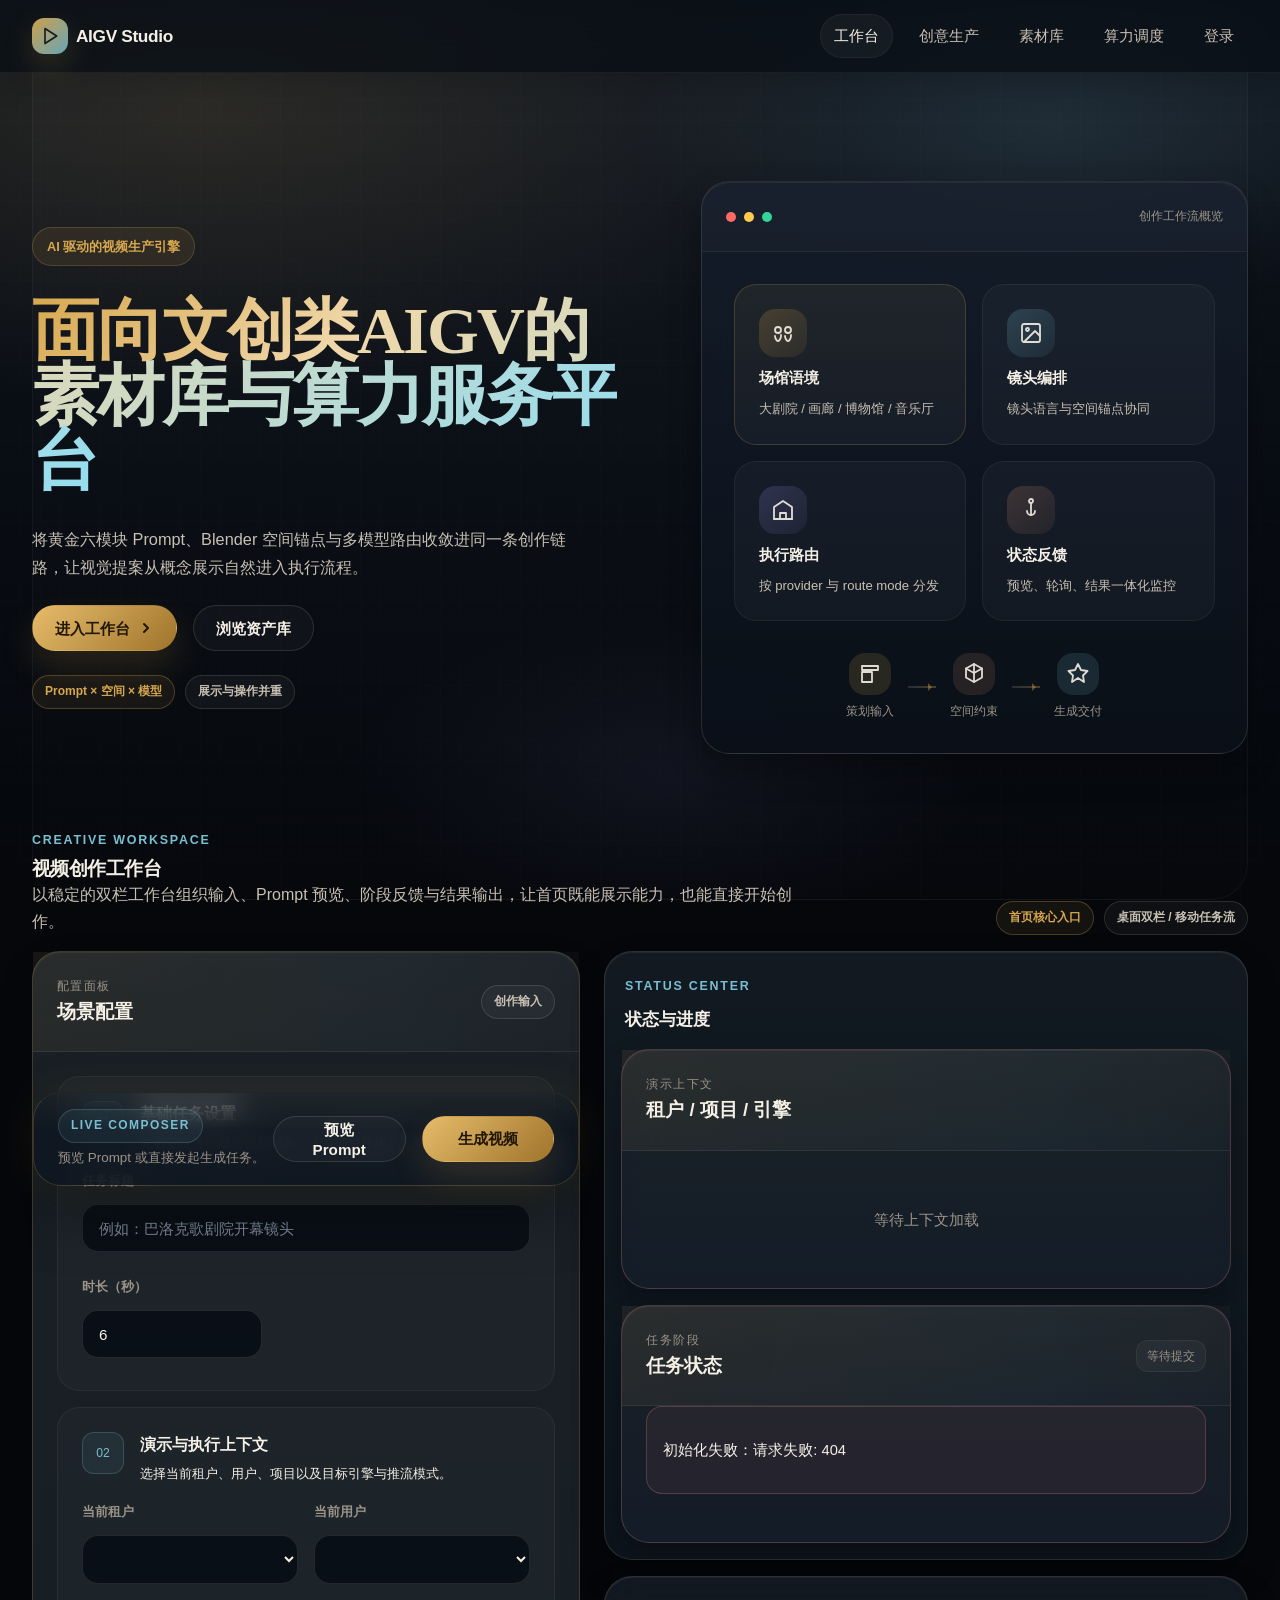
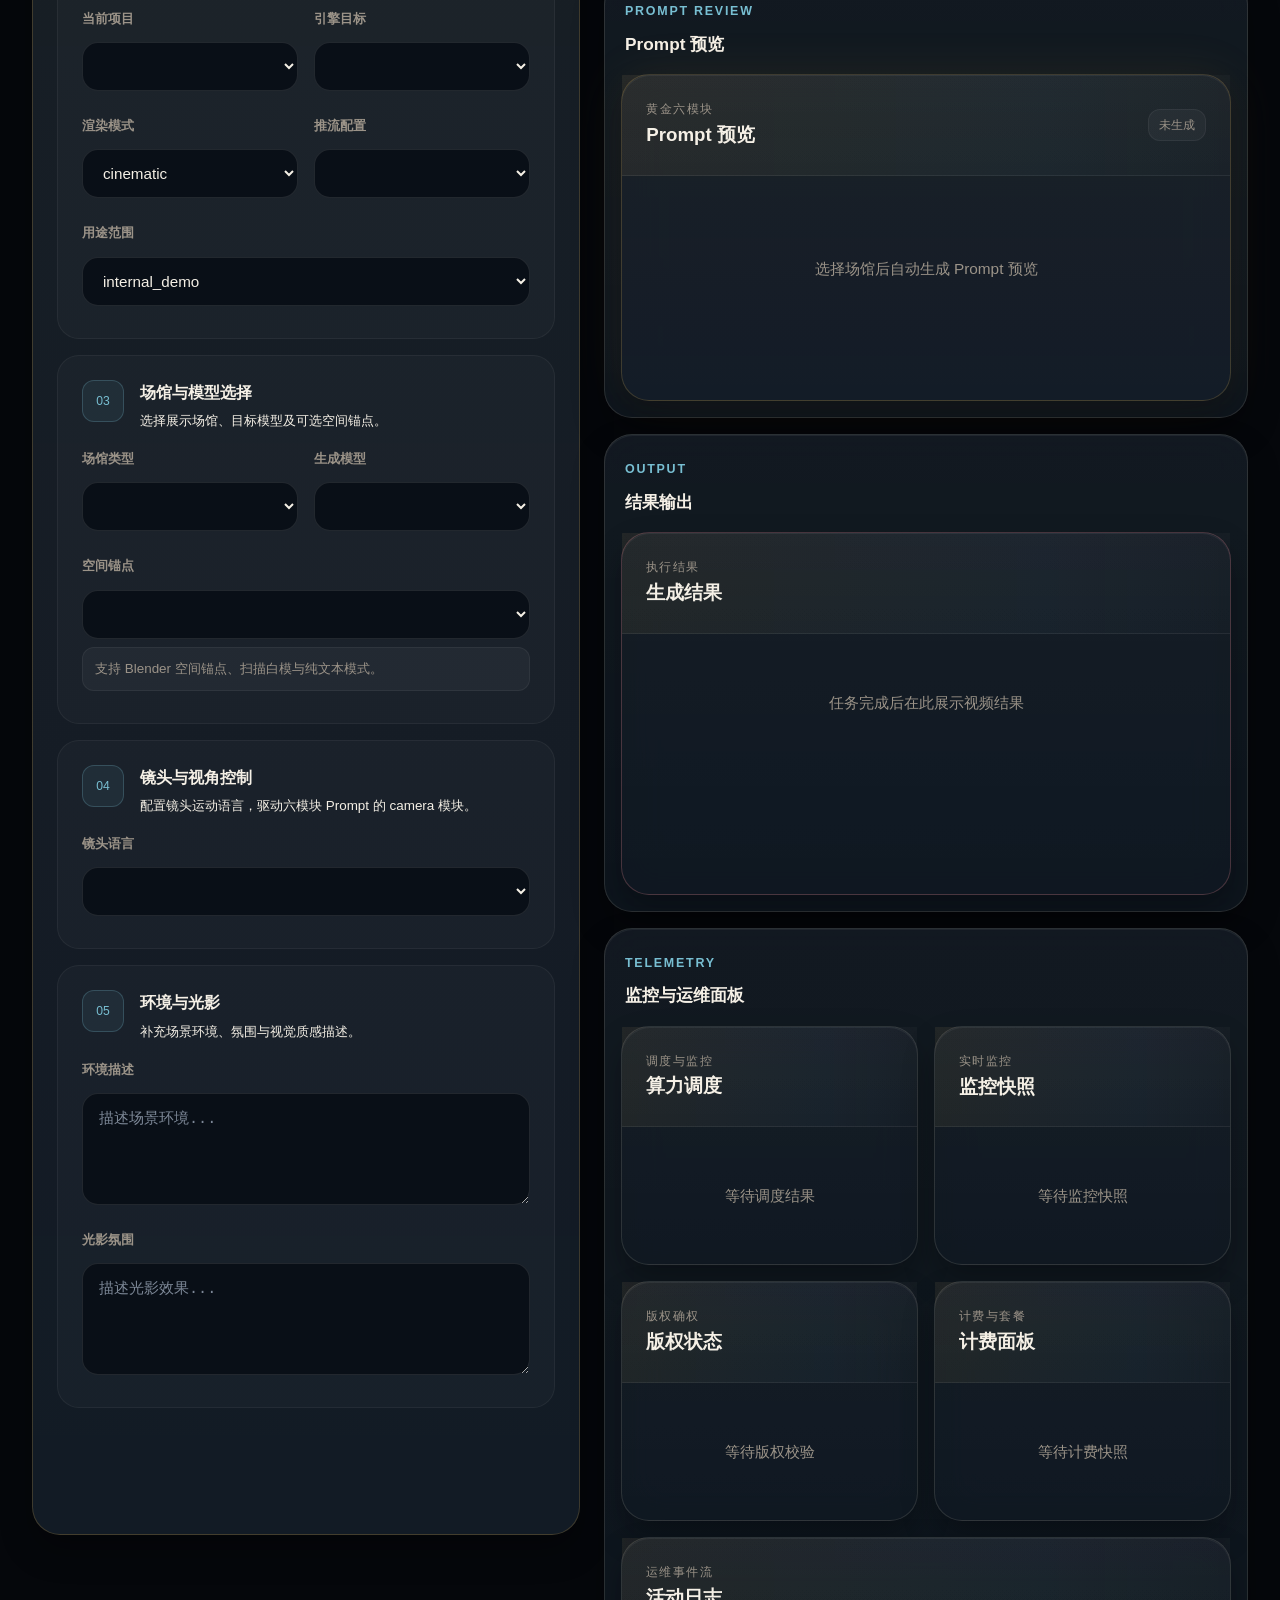
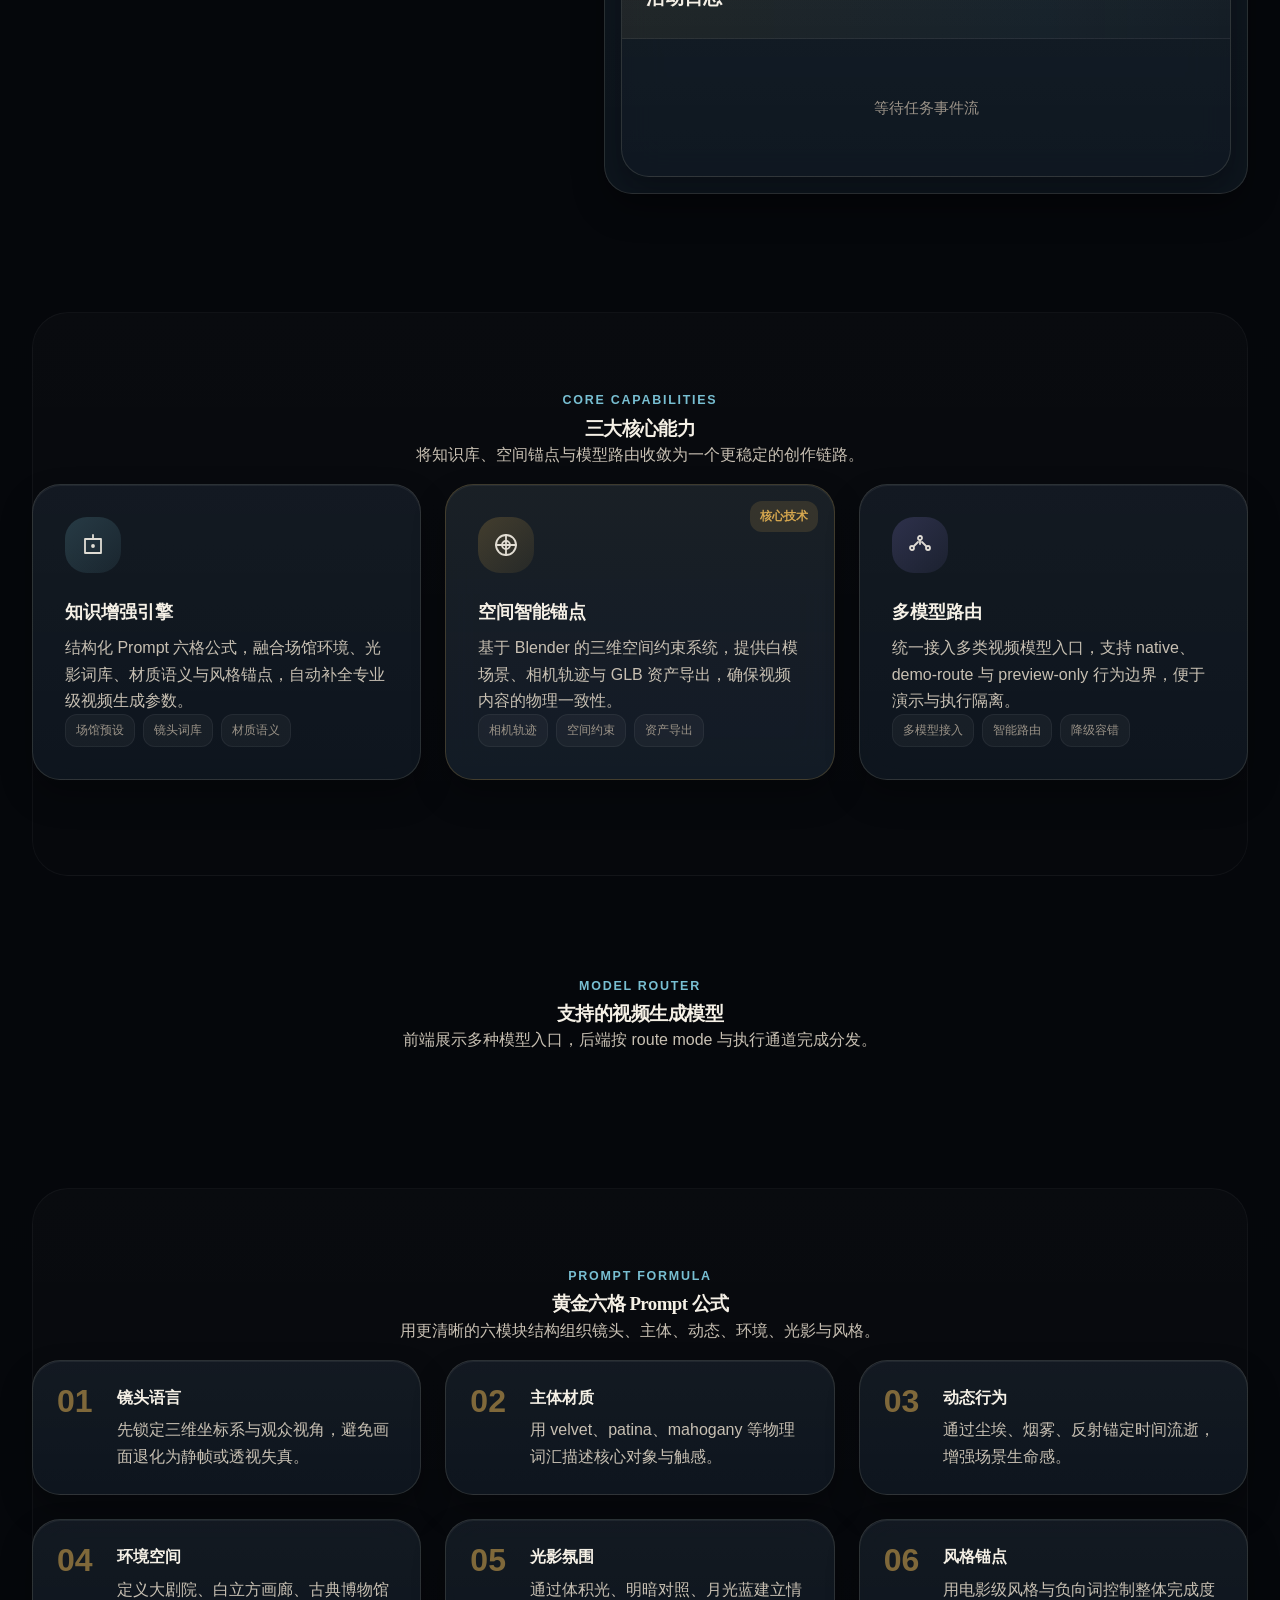
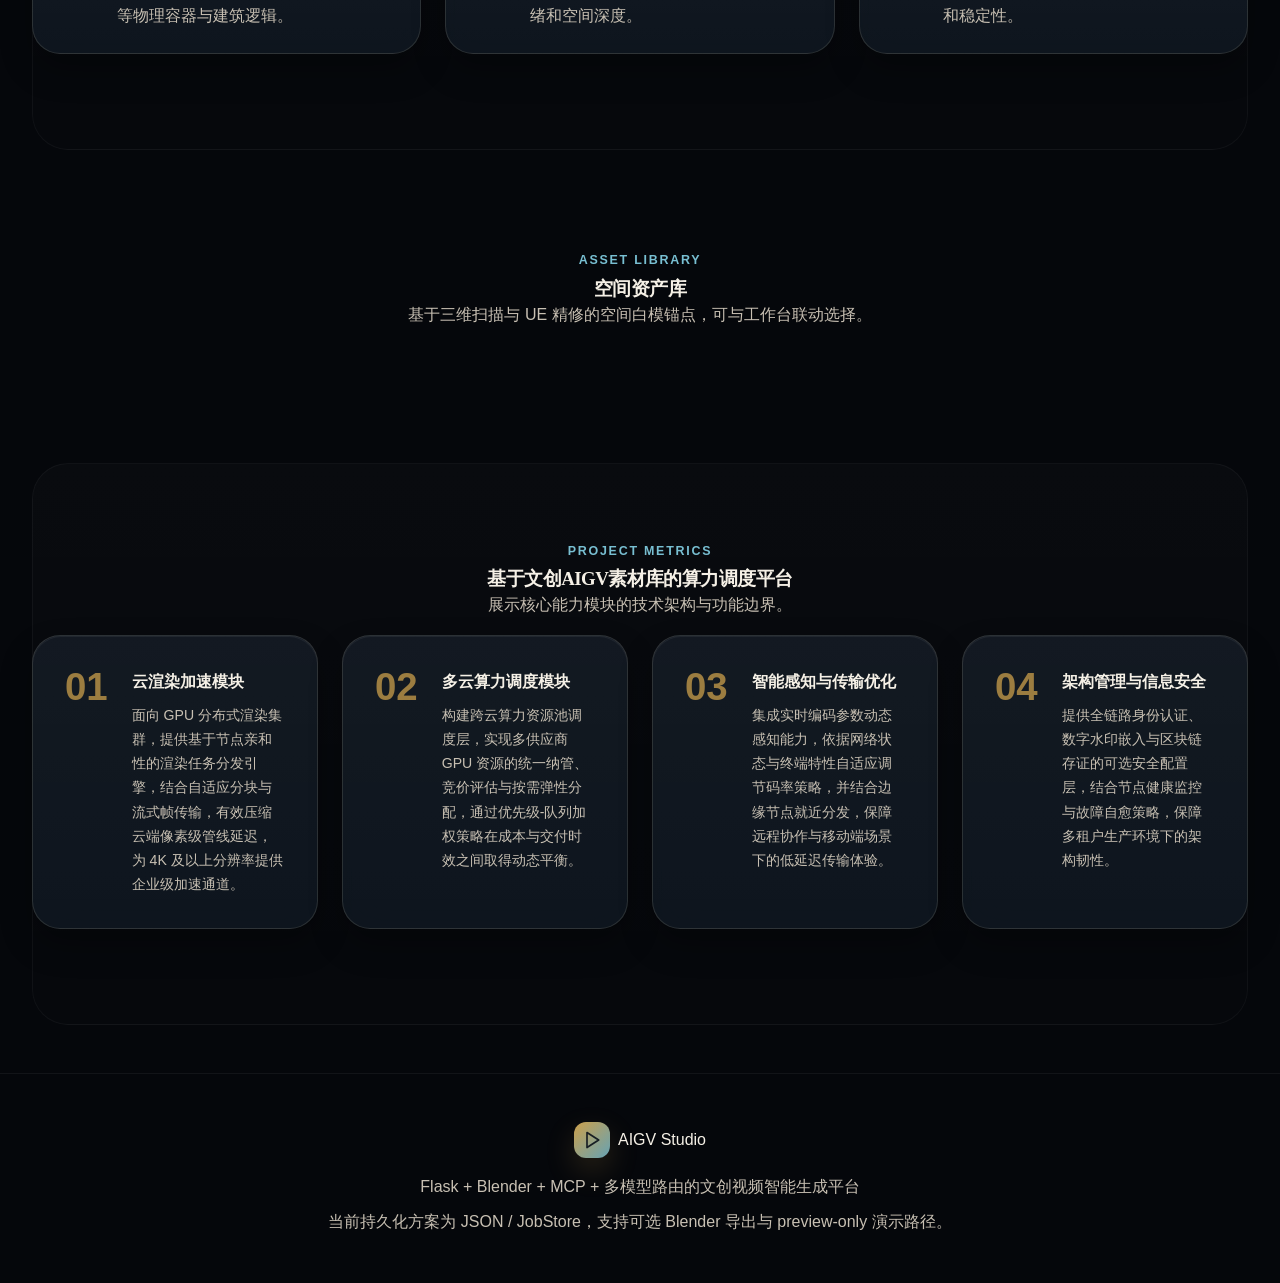
==== commit cb6aa414: "Initial commit: AIGV Studio - AI-powered video generation platform AIGV Studio is an AI video genera" ====
--- a/web/index.html
+++ b/web/index.html
@@ -12,15 +12,16 @@
 
     <nav class="navbar" aria-label="主导航">
       <div class="nav-container">
-        <div class="nav-brand">
-          <span class="brand-icon" aria-hidden="true"></span>
+        <a href="/" class="nav-brand">
+          <span class="brand-icon" aria-hidden="true"><svg viewBox="0 0 24 24"><polygon points="6,3 20,12 6,21"/></svg></span>
           <span class="brand-text">AIGV Studio</span>
-        </div>
+        </a>
         <div class="nav-links">
-          <a href="#workspace">创作工作台</a>
-          <a href="#features">核心能力</a>
-          <a href="#models">模型路由</a>
-          <a href="/assets">资产库</a>
+          <a href="/" class="active">工作台</a>
+          <a href="/creative-studio">创意生产</a>
+          <a href="/assets">素材库</a>
+          <a href="/compute-platform">算力调度</a>
+          <a href="/login">登录</a>
         </div>
       </div>
     </nav>
@@ -61,39 +62,39 @@
             <div class="visual-content">
               <div class="visual-grid visual-grid-curated">
                 <div class="visual-card venue-card visual-card-highlight">
-                  <div class="card-icon theater" aria-hidden="true"></div>
+                  <div class="card-icon theater" aria-hidden="true"><svg viewBox="0 0 24 24"><circle cx="7" cy="9" r="3"/><circle cx="17" cy="9" r="3"/><path d="M4 15c0 2 1.5 5 3 5s3-3 3-5v-1"/><path d="M14 15c0 2 1.5 5 3 5s3-3 3-5v-1"/></svg></div>
                   <strong>场馆语境</strong>
                   <span>大剧院 / 画廊 / 博物馆 / 音乐厅</span>
                 </div>
                 <div class="visual-card venue-card">
-                  <div class="card-icon gallery" aria-hidden="true"></div>
+                  <div class="card-icon gallery" aria-hidden="true"><svg viewBox="0 0 24 24"><rect x="3" y="3" width="18" height="18" rx="2"/><circle cx="8.5" cy="8.5" r="1.5"/><path d="M21 15l-5-5L5 21"/></svg></div>
                   <strong>镜头编排</strong>
                   <span>镜头语言与空间锚点协同</span>
                 </div>
                 <div class="visual-card venue-card">
-                  <div class="card-icon museum" aria-hidden="true"></div>
+                  <div class="card-icon museum" aria-hidden="true"><svg viewBox="0 0 24 24"><path d="M3 21h18"/><path d="M3 21V9l9-6 9 6v12"/><path d="M9 21v-6h6v6"/></svg></div>
                   <strong>执行路由</strong>
                   <span>按 provider 与 route mode 分发</span>
                 </div>
                 <div class="visual-card venue-card">
-                  <div class="card-icon concert" aria-hidden="true"></div>
+                  <div class="card-icon concert" aria-hidden="true"><svg viewBox="0 0 24 24"><circle cx="12" cy="3" r="2"/><path d="M12 5v12"/><path d="M8 13a4 4 0 1 0 8 0"/></svg></div>
                   <strong>状态反馈</strong>
                   <span>预览、轮询、结果一体化监控</span>
                 </div>
               </div>
               <div class="visual-flow" aria-label="工作流流程">
                 <div class="flow-node">
-                  <span class="node-icon prompt" aria-hidden="true"></span>
+                  <span class="node-icon prompt" aria-hidden="true"><svg viewBox="0 0 24 24"><path d="M4 4h16v4H4z"/><path d="M4 10h10v10H4z"/></svg></span>
                   <span class="node-label">策划输入</span>
                 </div>
                 <div class="flow-arrow" aria-hidden="true"></div>
                 <div class="flow-node">
-                  <span class="node-icon blender" aria-hidden="true"></span>
+                  <span class="node-icon blender" aria-hidden="true"><svg viewBox="0 0 24 24"><path d="M12 2l8 4.5v9L12 20l-8-4.5v-9z"/><path d="M12 2v18"/><path d="M4 6.5l8 4.5 8-4.5"/></svg></span>
                   <span class="node-label">空间约束</span>
                 </div>
                 <div class="flow-arrow" aria-hidden="true"></div>
                 <div class="flow-node">
-                  <span class="node-icon ai" aria-hidden="true"></span>
+                  <span class="node-icon ai" aria-hidden="true"><svg viewBox="0 0 24 24"><path d="M12 2l3 6 6.5 1-4.5 4.5 1 6.5L12 16l-6 4 1-6.5L2.5 9l6.5-1z"/></svg></span>
                   <span class="node-label">生成交付</span>
                 </div>
               </div>
@@ -438,7 +439,7 @@
 
         <div class="features-grid">
           <article class="feature-card">
-            <div class="feature-icon knowledge" aria-hidden="true"></div>
+            <div class="feature-icon knowledge" aria-hidden="true"><svg viewBox="0 0 24 24"><path d="M4 6h16v14H4z"/><path d="M12 2v4"/><circle cx="12" cy="13" r="1"/></svg></div>
             <h3>知识增强引擎</h3>
             <p>结构化 Prompt 六格公式，融合场馆环境、光影词库、材质语义与风格锚点，自动补全专业级视频生成参数。</p>
             <ul class="feature-tags">
@@ -449,7 +450,7 @@
           </article>
 
           <article class="feature-card featured">
-            <div class="feature-icon spatial" aria-hidden="true"></div>
+            <div class="feature-icon spatial" aria-hidden="true"><svg viewBox="0 0 24 24"><circle cx="12" cy="12" r="10"/><circle cx="12" cy="12" r="4"/><path d="M12 2v20"/><path d="M2 12h20"/></svg></div>
             <div class="featured-badge">核心技术</div>
             <h3>空间智能锚点</h3>
             <p>基于 Blender 的三维空间约束系统，提供白模场景、相机轨迹与 GLB 资产导出，确保视频内容的物理一致性。</p>
@@ -461,7 +462,7 @@
           </article>
 
           <article class="feature-card">
-            <div class="feature-icon router" aria-hidden="true"></div>
+            <div class="feature-icon router" aria-hidden="true"><svg viewBox="0 0 24 24"><circle cx="12" cy="5" r="2"/><circle cx="4" cy="15" r="2"/><circle cx="20" cy="15" r="2"/><path d="M12 7v4"/><path d="M10 9l-4 4"/><path d="M14 9l4 4"/></svg></div>
             <h3>多模型路由</h3>
             <p>统一接入多类视频模型入口，支持 native、demo-route 与 preview-only 行为边界，便于演示与执行隔离。</p>
             <ul class="feature-tags">
@@ -547,17 +548,46 @@
       <section class="section metrics-section section-muted">
         <div class="section-header">
           <span class="section-label">Project Metrics</span>
-          <h2 class="section-title">项目指标</h2>
-          <p class="section-desc">用于展示知识库规模、资产沉淀与工作流能力边界。</p>
-        </div>
-        <div class="metrics-grid" id="metrics-grid"></div>
+          <h2 class="section-title">基于文创AIGV素材库的算力调度平台</h2>
+          <p class="section-desc">展示核心能力模块的技术架构与功能边界。</p>
+        </div>
+        <div class="metrics-grid">
+          <article class="metric-card">
+            <div class="metric-number">01</div>
+            <div class="metric-content">
+              <h4>云渲染加速模块</h4>
+              <p>面向 GPU 分布式渲染集群，提供基于节点亲和性的渲染任务分发引擎，结合自适应分块与流式帧传输，有效压缩云端像素级管线延迟，为 4K 及以上分辨率提供企业级加速通道。</p>
+            </div>
+          </article>
+          <article class="metric-card">
+            <div class="metric-number">02</div>
+            <div class="metric-content">
+              <h4>多云算力调度模块</h4>
+              <p>构建跨云算力资源池调度层，实现多供应商 GPU 资源的统一纳管、竞价评估与按需弹性分配，通过优先级-队列加权策略在成本与交付时效之间取得动态平衡。</p>
+            </div>
+          </article>
+          <article class="metric-card">
+            <div class="metric-number">03</div>
+            <div class="metric-content">
+              <h4>智能感知与传输优化</h4>
+              <p>集成实时编码参数动态感知能力，依据网络状态与终端特性自适应调节码率策略，并结合边缘节点就近分发，保障远程协作与移动端场景下的低延迟传输体验。</p>
+            </div>
+          </article>
+          <article class="metric-card">
+            <div class="metric-number">04</div>
+            <div class="metric-content">
+              <h4>架构管理与信息安全</h4>
+              <p>提供全链路身份认证、数字水印嵌入与区块链存证的可选安全配置层，结合节点健康监控与故障自愈策略，保障多租户生产环境下的架构韧性。</p>
+            </div>
+          </article>
+        </div>
       </section>
     </main>
 
     <footer class="app-footer">
       <div class="footer-content">
         <div class="footer-brand">
-          <span class="brand-icon" aria-hidden="true"></span>
+          <span class="brand-icon" aria-hidden="true"><svg viewBox="0 0 24 24"><polygon points="6,3 20,12 6,21"/></svg></span>
           <span>AIGV Studio</span>
         </div>
         <p class="footer-desc">
--- a/web/styles.css
+++ b/web/styles.css
@@ -211,13 +211,15 @@
   box-shadow: 0 12px 30px rgba(215, 168, 79, 0.18);
 }
 
-.brand-icon::before {
-  content: "";
-  width: 12px;
-  height: 12px;
-  background: rgba(9, 16, 25, 0.9);
-  border-radius: 2px;
-  transform: rotate(45deg);
+.brand-icon svg {
+  width: 20px;
+  height: 20px;
+  flex-shrink: 0;
+  fill: none;
+  stroke: rgba(9, 16, 25, 0.9);
+  stroke-width: 2;
+  stroke-linecap: round;
+  stroke-linejoin: round;
 }
 
 .brand-text {
@@ -624,14 +626,18 @@
   border-radius: var(--radius-md);
 }
 
-.card-icon::before,
-.node-icon::before,
-.feature-icon::before {
-  content: "";
-  width: 20px;
-  height: 20px;
-  background: currentColor;
-  opacity: 0.82;
+.card-icon svg,
+.node-icon svg,
+.feature-icon svg {
+  width: 24px;
+  height: 24px;
+  flex-shrink: 0;
+  stroke: #f5f0e6;
+  stroke-width: 1.8;
+  stroke-linecap: round;
+  stroke-linejoin: round;
+  fill: none;
+  opacity: 0.9;
 }
 
 .card-icon.theater { background: linear-gradient(135deg, rgba(215, 168, 79, 0.22), rgba(215, 168, 79, 0.08)); }
@@ -2101,22 +2107,30 @@
 }
 
 .metric-card {
-  text-align: center;
-}
-
-.metric-card strong {
-  display: block;
-  margin-bottom: 8px;
+  display: flex;
+  gap: var(--space-lg);
+  text-align: left;
+}
+
+.metric-number {
   font-size: 2.4rem;
+  font-weight: 700;
   line-height: 1;
   color: var(--primary);
-}
-
-.metric-card span {
-  display: block;
-  margin-bottom: 6px;
-  font-size: 1rem;
+  opacity: 0.7;
+  flex-shrink: 0;
+}
+
+.metric-content h4 {
+  font-size: 1.02rem;
   font-weight: 600;
+  color: var(--text-primary);
+  margin-bottom: 8px;
+}
+
+.metric-content p {
+  font-size: 0.88rem;
+  line-height: 1.72;
 }
 
 .app-footer {
@@ -2479,3 +2493,5953 @@
     transition: none !important;
   }
 }
+
+/* ========================================
+   Auth Pages
+   ======================================== */
+
+.auth-page {
+  display: flex;
+  flex-direction: column;
+  min-height: 100vh;
+}
+
+.auth-nav .nav-container {
+  justify-content: center;
+}
+
+.auth-container {
+  display: flex;
+  justify-content: center;
+  align-items: center;
+  flex: 1;
+  padding: var(--space-xl);
+}
+
+.auth-card {
+  width: 100%;
+  max-width: 440px;
+  padding: var(--space-2xl);
+  background: linear-gradient(180deg, rgba(255, 255, 255, 0.03), rgba(255, 255, 255, 0.012)), var(--bg-card);
+  border: 1px solid var(--border-default);
+  border-radius: var(--radius-xl);
+  box-shadow: var(--elevation-panel);
+  backdrop-filter: blur(20px);
+  position: relative;
+}
+
+.auth-card::before {
+  content: "";
+  position: absolute;
+  inset: 0;
+  border-radius: inherit;
+  box-shadow: var(--inner-highlight);
+  pointer-events: none;
+}
+
+.auth-icon {
+  width: 56px;
+  height: 56px;
+  margin: 0 auto var(--space-lg);
+  border-radius: var(--radius-lg);
+  background: linear-gradient(135deg, rgba(215, 168, 79, 0.95), rgba(120, 191, 210, 0.85));
+  box-shadow: 0 12px 30px rgba(215, 168, 79, 0.18);
+  display: flex;
+  align-items: center;
+  justify-content: center;
+}
+
+.auth-icon svg {
+  width: 28px;
+  height: 28px;
+  flex-shrink: 0;
+  fill: none;
+  stroke: rgba(9, 16, 25, 0.85);
+  stroke-width: 2;
+  stroke-linecap: round;
+  stroke-linejoin: round;
+}
+
+.auth-title {
+  font-family: var(--font-display);
+  font-size: 1.8rem;
+  font-weight: 600;
+  text-align: center;
+  margin-bottom: var(--space-sm);
+  color: var(--text-primary);
+}
+
+.auth-subtitle {
+  text-align: center;
+  color: var(--text-secondary);
+  font-size: 0.92rem;
+  margin-bottom: var(--space-xl);
+}
+
+.auth-form {
+  display: grid;
+  gap: var(--space-lg);
+}
+
+.auth-form .form-group {
+  display: grid;
+  gap: 8px;
+}
+
+.auth-form .form-group label {
+  font-size: 0.86rem;
+  font-weight: 600;
+  color: var(--text-primary);
+}
+
+.auth-form .form-group input {
+  width: 100%;
+  min-height: 48px;
+  padding: 14px 16px;
+  border: 1px solid rgba(255, 255, 255, 0.1);
+  border-radius: var(--radius-md);
+  background: rgba(8, 14, 22, 0.9);
+  color: var(--text-primary);
+  font-size: 0.95rem;
+  transition: border-color var(--transition-base), box-shadow var(--transition-base);
+}
+
+.auth-form .form-group input:focus-visible {
+  box-shadow: 0 0 0 3px rgba(120, 191, 210, 0.16);
+  border-color: rgba(120, 191, 210, 0.42);
+}
+
+.auth-footer {
+  text-align: center;
+  margin-top: var(--space-lg);
+  font-size: 0.9rem;
+  color: var(--text-secondary);
+}
+
+.auth-footer a {
+  color: var(--primary);
+  text-decoration: none;
+  font-weight: 600;
+  transition: color var(--transition-base);
+}
+
+.auth-footer a:hover {
+  color: var(--accent-cyan-strong);
+}
+
+.auth-message {
+  padding: 12px 16px;
+  border-radius: var(--radius-md);
+  font-size: 0.88rem;
+  margin-bottom: var(--space-lg);
+  text-align: center;
+}
+
+.auth-message.error {
+  background: rgba(214, 127, 133, 0.12);
+  border: 1px solid rgba(214, 127, 133, 0.28);
+  color: var(--accent-red);
+}
+
+.auth-message.success {
+  background: rgba(116, 199, 152, 0.12);
+  border: 1px solid rgba(116, 199, 152, 0.28);
+  color: var(--accent-green);
+}
+
+/* ========================================
+   Status Bar Footer
+   ======================================== */
+
+.status-bar {
+  position: fixed;
+  bottom: 0;
+  left: 0;
+  right: 0;
+  z-index: var(--z-sticky);
+  padding: 8px var(--space-xl);
+  background: rgba(8, 13, 20, 0.88);
+  backdrop-filter: blur(22px);
+  border-top: 1px solid var(--border-subtle);
+}
+
+.status-bar-content {
+  max-width: var(--layout-max-width);
+  margin: 0 auto;
+  display: flex;
+  align-items: center;
+  justify-content: space-between;
+  gap: var(--space-md);
+  font-size: 0.78rem;
+  color: var(--text-muted);
+}
+
+.status-indicator {
+  display: inline-flex;
+  align-items: center;
+  gap: 6px;
+  color: var(--accent-green);
+}
+
+.status-indicator::before {
+  content: "";
+  width: 8px;
+  height: 8px;
+  border-radius: 50%;
+  background: var(--accent-green);
+  box-shadow: 0 0 6px rgba(116, 199, 152, 0.5);
+}
+
+.status-info {
+  color: var(--text-muted);
+}
+
+.status-version {
+  color: var(--text-soft);
+}
+
+/* ========================================
+   Status Badges (shared)
+   ======================================== */
+
+.status-badge {
+  display: inline-flex;
+  align-items: center;
+  gap: 4px;
+  padding: 4px 10px;
+  border-radius: var(--radius-full);
+  font-size: 0.74rem;
+  font-weight: 600;
+  border: 1px solid transparent;
+}
+
+.status-badge.active,
+.status-badge.online {
+  color: var(--accent-green);
+  border-color: rgba(116, 199, 152, 0.24);
+  background: rgba(116, 199, 152, 0.1);
+}
+
+.status-badge.completed {
+  color: var(--accent-cyan-strong);
+  border-color: rgba(120, 191, 210, 0.24);
+  background: rgba(120, 191, 210, 0.1);
+}
+
+.status-badge.draft,
+.status-badge.paused {
+  color: var(--text-muted);
+  border-color: rgba(255, 255, 255, 0.1);
+  background: rgba(255, 255, 255, 0.04);
+}
+
+.status-badge.error,
+.status-badge.offline {
+  color: var(--accent-red);
+  border-color: rgba(214, 127, 133, 0.24);
+  background: rgba(214, 127, 133, 0.1);
+}
+
+.status-badge.pending,
+.status-badge.queued {
+  color: var(--primary);
+  border-color: rgba(215, 168, 79, 0.24);
+  background: rgba(215, 168, 79, 0.08);
+}
+
+.status-badge.warning,
+.status-badge.degraded {
+  color: #f1c97d;
+  border-color: rgba(241, 201, 125, 0.24);
+  background: rgba(241, 201, 125, 0.08);
+}
+
+.status-badge.info {
+  color: var(--accent-cyan);
+  border-color: rgba(120, 191, 210, 0.2);
+  background: rgba(120, 191, 210, 0.08);
+}
+
+.status-badge.running,
+.status-badge.rendering {
+  color: var(--accent-purple);
+  border-color: rgba(143, 132, 223, 0.24);
+  background: rgba(143, 132, 223, 0.1);
+}
+
+/* ========================================
+   Utilization Bar (shared)
+   ======================================== */
+
+.utilization-bar {
+  width: 100%;
+  min-height: 6px;
+  border-radius: var(--radius-full);
+  background: rgba(255, 255, 255, 0.06);
+  overflow: hidden;
+}
+
+.utilization-fill {
+  height: 6px;
+  border-radius: var(--radius-full);
+  transition: width var(--transition-base);
+}
+
+.utilization-fill.low {
+  background: linear-gradient(90deg, var(--accent-green), rgba(116, 199, 152, 0.7));
+}
+
+.utilization-fill.medium {
+  background: linear-gradient(90deg, var(--primary), rgba(215, 168, 79, 0.7));
+}
+
+.utilization-fill.high {
+  background: linear-gradient(90deg, var(--accent-coral), rgba(201, 135, 110, 0.7));
+}
+
+.utilization-fill.critical {
+  background: linear-gradient(90deg, var(--accent-red), rgba(214, 127, 133, 0.7));
+}
+
+/* ========================================
+   Creative Studio Page
+   ======================================== */
+
+.creative-studio-page main {
+  padding-bottom: 56px;
+}
+
+.creative-studio-page .page-header {
+  padding-top: calc(72px + var(--space-2xl));
+}
+
+.creative-studio-shell {
+  max-width: var(--layout-max-width);
+  margin: 0 auto;
+  padding: var(--space-xl);
+}
+
+.creative-studio-placeholder {
+  min-height: 360px;
+  display: flex;
+  align-items: center;
+  justify-content: center;
+  border: 1px dashed var(--border-default);
+  border-radius: var(--radius-xl);
+  background: rgba(255, 255, 255, 0.02);
+}
+
+/* ========================================
+   Creative Studio - Project Overview Bar
+   ======================================== */
+
+.project-overview-bar {
+  display: flex;
+  align-items: center;
+  gap: var(--space-lg);
+  padding: var(--space-md) var(--space-lg);
+  margin-bottom: var(--space-lg);
+  background: var(--bg-card);
+  border: 1px solid var(--border-subtle);
+  border-radius: var(--radius-lg);
+  backdrop-filter: blur(12px);
+  box-shadow: var(--shadow-sm);
+}
+
+.project-selector {
+  display: flex;
+  align-items: center;
+  gap: var(--space-sm);
+  flex-shrink: 0;
+}
+
+.project-selector-label {
+  font-size: var(--text-label);
+  color: var(--text-muted);
+  white-space: nowrap;
+}
+
+.project-selector-dropdown {
+  min-width: 240px;
+  height: 40px;
+  padding: 0 var(--space-md);
+  border: 1px solid var(--border-default);
+  border-radius: var(--radius-xs);
+  background: rgba(8, 14, 22, 0.9);
+  color: var(--text-primary);
+  font-size: var(--text-body);
+  font-family: var(--font-body);
+  cursor: pointer;
+  transition: border-color var(--transition-base);
+  appearance: none;
+  background-image: url("data:image/svg+xml,%3Csvg width='12' height='8' viewBox='0 0 12 8' fill='none' xmlns='http://www.w3.org/2000/svg'%3E%3Cpath d='M1 1.5L6 6.5L11 1.5' stroke='%23c8c0b3' stroke-width='1.5' stroke-linecap='round'/%3E%3C/svg%3E");
+  background-repeat: no-repeat;
+  background-position: right 12px center;
+  padding-right: 36px;
+}
+
+.project-selector-dropdown:focus-visible {
+  outline: none;
+  border-color: var(--primary);
+  box-shadow: 0 0 0 3px var(--primary-soft);
+}
+
+.project-metrics {
+  display: flex;
+  align-items: center;
+  gap: var(--space-lg);
+  margin-left: auto;
+}
+
+.metric-item {
+  display: flex;
+  flex-direction: column;
+  align-items: center;
+  gap: 2px;
+}
+
+.metric-value {
+  font-size: 1.1rem;
+  font-weight: 600;
+  color: var(--primary);
+  font-family: var(--font-display);
+}
+
+.metric-label {
+  font-size: 0.75rem;
+  color: var(--text-muted);
+  text-transform: uppercase;
+  letter-spacing: 0.05em;
+}
+
+.project-actions {
+  display: flex;
+  gap: var(--space-sm);
+}
+
+/* ========================================
+   Creative Studio - Flow Navigation
+   ======================================== */
+
+.flow-nav {
+  display: flex;
+  gap: var(--space-xs);
+  padding: var(--space-xs);
+  margin-bottom: var(--space-lg);
+  background: var(--bg-card);
+  border: 1px solid var(--border-subtle);
+  border-radius: var(--radius-lg);
+  overflow-x: auto;
+  scrollbar-width: none;
+}
+
+.flow-nav::-webkit-scrollbar {
+  display: none;
+}
+
+.flow-step {
+  display: flex;
+  align-items: center;
+  gap: var(--space-sm);
+  padding: var(--space-sm) var(--space-md);
+  border: 1px solid transparent;
+  border-radius: var(--radius-sm);
+  background: transparent;
+  color: var(--text-muted);
+  font-size: var(--text-label);
+  font-family: var(--font-body);
+  cursor: pointer;
+  white-space: nowrap;
+  transition: all var(--transition-base);
+  flex-shrink: 0;
+}
+
+.flow-step:hover {
+  background: rgba(255, 255, 255, 0.03);
+  color: var(--text-secondary);
+}
+
+.flow-step.active {
+  background: var(--primary-soft);
+  border-color: rgba(215, 168, 79, 0.28);
+  color: var(--primary);
+  box-shadow: 0 0 16px rgba(215, 168, 79, 0.08);
+}
+
+.flow-step.completed {
+  border-color: rgba(116, 199, 152, 0.2);
+  color: var(--accent-green);
+}
+
+.flow-step-number {
+  font-family: var(--font-display);
+  font-size: 1.05rem;
+  font-weight: 600;
+  opacity: 0.8;
+}
+
+.flow-step.active .flow-step-number,
+.flow-step.completed .flow-step-number {
+  opacity: 1;
+}
+
+.flow-step-label {
+  font-size: 0.82rem;
+}
+
+/* ========================================
+   Creative Studio - Main Two-Column Layout
+   ======================================== */
+
+.studio-main-area {
+  display: grid;
+  grid-template-columns: 1fr 360px;
+  gap: var(--panel-gap);
+  align-items: start;
+}
+
+.studio-content-panel {
+  min-height: 600px;
+  display: flex;
+  flex-direction: column;
+  gap: var(--panel-gap);
+}
+
+/* ========================================
+   Creative Studio - Preview Panel
+   ======================================== */
+
+.studio-preview-panel {
+  position: sticky;
+  top: calc(72px + var(--space-lg));
+  background: var(--bg-card);
+  border: 1px solid var(--border-subtle);
+  border-radius: var(--radius-lg);
+  backdrop-filter: blur(12px);
+  box-shadow: var(--shadow-sm);
+  overflow: hidden;
+}
+
+.preview-header {
+  display: flex;
+  align-items: center;
+  justify-content: space-between;
+  padding: var(--space-md) var(--space-lg);
+  border-bottom: 1px solid var(--border-subtle);
+  background: rgba(255, 255, 255, 0.015);
+}
+
+.preview-title {
+  font-size: var(--text-panel-title);
+  font-weight: 600;
+  color: var(--text-primary);
+  font-family: var(--font-display);
+}
+
+.preview-step-label {
+  font-size: var(--text-label);
+  color: var(--primary);
+  padding: 2px 10px;
+  border: 1px solid rgba(215, 168, 79, 0.25);
+  border-radius: var(--radius-full);
+}
+
+.preview-body {
+  padding: var(--space-lg);
+  min-height: 300px;
+}
+
+.preview-placeholder-text {
+  color: var(--text-muted);
+  font-size: var(--text-body);
+  text-align: center;
+  padding: var(--space-xl) 0;
+}
+
+/* ========================================
+   Creative Studio - Shared Components
+   ======================================== */
+
+.form-actions-sticky {
+  position: sticky;
+  bottom: 0;
+  padding: var(--space-md) var(--space-lg);
+  margin: var(--space-lg) calc(-1 * var(--space-lg)) calc(-1 * var(--space-lg));
+  background: linear-gradient(180deg, transparent, var(--bg-card) 40%);
+  border-top: 1px solid var(--border-subtle);
+  display: flex;
+  justify-content: flex-end;
+  gap: var(--space-sm);
+}
+
+.section-title {
+  font-size: var(--text-panel-title);
+  font-weight: 600;
+  color: var(--text-primary);
+  font-family: var(--font-display);
+  margin-bottom: var(--space-xs);
+}
+
+.section-subtitle {
+  font-size: var(--text-label);
+  color: var(--text-muted);
+  margin-bottom: var(--space-md);
+}
+
+.section-header {
+  margin-bottom: var(--space-md);
+}
+
+.demo-badge {
+  display: inline-flex;
+  align-items: center;
+  gap: 4px;
+  padding: 2px 10px;
+  border: 1px solid rgba(215, 168, 79, 0.22);
+  border-radius: var(--radius-full);
+  font-size: 0.72rem;
+  color: var(--primary);
+  background: rgba(215, 168, 79, 0.06);
+}
+
+.analysis-progress {
+  display: flex;
+  flex-direction: column;
+  gap: var(--space-sm);
+  padding: var(--space-md);
+  background: var(--bg-soft);
+  border: 1px solid var(--border-subtle);
+  border-radius: var(--radius-md);
+}
+
+.progress-step {
+  display: flex;
+  align-items: center;
+  gap: var(--space-sm);
+  font-size: var(--text-label);
+  color: var(--text-muted);
+  transition: color var(--transition-base);
+}
+
+.progress-step.active {
+  color: var(--primary);
+}
+
+.progress-step.completed {
+  color: var(--accent-green);
+}
+
+.progress-step-icon {
+  width: 20px;
+  height: 20px;
+  flex-shrink: 0;
+}
+
+.tag-selector {
+  display: flex;
+  flex-wrap: wrap;
+  gap: var(--space-xs);
+}
+
+.tag-option {
+  padding: 4px 14px;
+  border: 1px solid var(--border-default);
+  border-radius: var(--radius-full);
+  font-size: var(--text-label);
+  color: var(--text-secondary);
+  background: transparent;
+  cursor: pointer;
+  transition: all var(--transition-base);
+}
+
+.tag-option:hover {
+  border-color: var(--primary);
+  color: var(--primary);
+}
+
+.tag-option.selected {
+  border-color: var(--primary);
+  color: var(--primary);
+  background: var(--primary-soft);
+}
+
+.card-grid {
+  display: grid;
+  grid-template-columns: repeat(auto-fill, minmax(200px, 1fr));
+  gap: var(--space-md);
+}
+
+.collapsible-section {
+  border: 1px solid var(--border-subtle);
+  border-radius: var(--radius-md);
+  overflow: hidden;
+}
+
+.collapsible-header {
+  display: flex;
+  align-items: center;
+  justify-content: space-between;
+  padding: var(--space-md);
+  background: var(--bg-soft);
+  cursor: pointer;
+  transition: background var(--transition-fast);
+}
+
+.collapsible-header:hover {
+  background: rgba(255, 255, 255, 0.045);
+}
+
+.collapsible-header-title {
+  font-size: var(--text-card-title);
+  font-weight: 600;
+  color: var(--text-primary);
+}
+
+.collapsible-toggle {
+  width: 24px;
+  height: 24px;
+  display: flex;
+  align-items: center;
+  justify-content: center;
+  color: var(--text-muted);
+  transition: transform var(--transition-base);
+}
+
+.collapsible-section.open .collapsible-toggle {
+  transform: rotate(180deg);
+}
+
+.collapsible-body {
+  padding: 0 var(--space-md);
+  max-height: 0;
+  overflow: hidden;
+  transition: max-height var(--transition-slow), padding var(--transition-base);
+}
+
+.collapsible-section.open .collapsible-body {
+  max-height: 2000px;
+  padding: var(--space-md);
+}
+
+/* ========================================
+   Creative Studio - Module 1: Shot Cards
+   ======================================== */
+
+.requirements-form {
+  background: var(--bg-card);
+  border: 1px solid var(--border-subtle);
+  border-radius: var(--radius-lg);
+  padding: var(--space-lg);
+  backdrop-filter: blur(8px);
+}
+
+.requirements-form .form-grid {
+  display: grid;
+  grid-template-columns: 1fr 1fr;
+  gap: var(--space-md);
+}
+
+.requirements-form .form-grid-full {
+  grid-column: 1 / -1;
+}
+
+.requirements-form label {
+  display: block;
+  font-size: var(--text-label);
+  color: var(--text-muted);
+  margin-bottom: 4px;
+}
+
+.requirements-form input,
+.requirements-form select,
+.requirements-form textarea {
+  width: 100%;
+  padding: 10px 14px;
+  border: 1px solid var(--border-default);
+  border-radius: var(--radius-xs);
+  background: rgba(8, 14, 22, 0.7);
+  color: var(--text-primary);
+  font-size: var(--text-body);
+  font-family: var(--font-body);
+  transition: border-color var(--transition-base);
+}
+
+.requirements-form input:focus,
+.requirements-form select:focus,
+.requirements-form textarea:focus {
+  outline: none;
+  border-color: var(--primary);
+  box-shadow: 0 0 0 3px var(--primary-soft);
+}
+
+.requirements-form textarea {
+  min-height: 80px;
+  resize: vertical;
+}
+
+.shot-grid {
+  display: grid;
+  grid-template-columns: repeat(auto-fill, minmax(300px, 1fr));
+  gap: var(--space-md);
+}
+
+.shot-card {
+  background: var(--bg-card);
+  border: 1px solid var(--border-subtle);
+  border-radius: var(--radius-md);
+  padding: var(--space-md);
+  backdrop-filter: blur(8px);
+  transition: all var(--transition-base);
+  position: relative;
+}
+
+.shot-card:hover {
+  border-color: var(--border-default);
+  box-shadow: var(--shadow-glow);
+}
+
+.shot-card.confirmed {
+  border-color: rgba(116, 199, 152, 0.2);
+  background: rgba(116, 199, 152, 0.03);
+}
+
+.shot-card-header {
+  display: flex;
+  align-items: flex-start;
+  gap: var(--space-sm);
+  margin-bottom: var(--space-sm);
+}
+
+.shot-number-badge {
+  width: 32px;
+  height: 32px;
+  border-radius: 50%;
+  background: var(--primary-soft);
+  border: 1px solid rgba(215, 168, 79, 0.25);
+  display: flex;
+  align-items: center;
+  justify-content: center;
+  font-size: 0.85rem;
+  font-weight: 700;
+  color: var(--primary);
+  font-family: var(--font-display);
+  flex-shrink: 0;
+}
+
+.shot-card.confirmed .shot-number-badge {
+  background: rgba(116, 199, 152, 0.15);
+  border-color: rgba(116, 199, 152, 0.35);
+  color: var(--accent-green);
+}
+
+.shot-card-title {
+  font-size: var(--text-card-title);
+  font-weight: 600;
+  color: var(--text-primary);
+  flex: 1;
+  cursor: pointer;
+}
+
+.shot-card-meta {
+  display: flex;
+  align-items: center;
+  gap: var(--space-sm);
+  margin-bottom: var(--space-sm);
+  flex-wrap: wrap;
+}
+
+.shot-chip {
+  display: inline-flex;
+  align-items: center;
+  padding: 2px 10px;
+  border: 1px solid var(--border-default);
+  border-radius: var(--radius-full);
+  font-size: 0.75rem;
+  color: var(--text-soft);
+}
+
+.shot-status-badge {
+  display: inline-flex;
+  align-items: center;
+  padding: 2px 10px;
+  border-radius: var(--radius-full);
+  font-size: 0.72rem;
+  font-weight: 500;
+}
+
+.shot-status-badge.status-draft {
+  background: rgba(255, 255, 255, 0.04);
+  color: var(--text-muted);
+  border: 1px solid var(--border-subtle);
+}
+
+.shot-status-badge.status-confirmed {
+  background: rgba(116, 199, 152, 0.12);
+  color: var(--accent-green);
+  border: 1px solid rgba(116, 199, 152, 0.25);
+}
+
+.shot-actions {
+  display: flex;
+  gap: var(--space-xs);
+  flex-wrap: wrap;
+  margin-top: var(--space-sm);
+  padding-top: var(--space-sm);
+  border-top: 1px solid var(--border-subtle);
+}
+
+.shot-actions button {
+  padding: 4px 10px;
+  border: 1px solid var(--border-default);
+  border-radius: var(--radius-xs);
+  background: transparent;
+  color: var(--text-secondary);
+  font-size: 0.75rem;
+  cursor: pointer;
+  transition: all var(--transition-fast);
+}
+
+.shot-actions button:hover {
+  border-color: var(--primary);
+  color: var(--primary);
+  background: var(--primary-soft);
+}
+
+.shot-actions button.btn-confirm:hover {
+  border-color: var(--accent-green);
+  color: var(--accent-green);
+  background: rgba(116, 199, 152, 0.1);
+}
+
+.shot-actions button.btn-danger:hover {
+  border-color: var(--accent-red);
+  color: var(--accent-red);
+  background: rgba(214, 127, 133, 0.08);
+}
+
+.shot-desc {
+  font-size: 0.82rem;
+  color: var(--text-muted);
+  line-height: 1.5;
+  margin-bottom: var(--space-xs);
+}
+
+/* ========================================
+   Creative Studio - Module 2: Concept Images
+   ======================================== */
+
+.shot-selector-bar {
+  display: flex;
+  gap: var(--space-sm);
+  padding: var(--space-sm);
+  margin-bottom: var(--space-md);
+  background: var(--bg-card);
+  border: 1px solid var(--border-subtle);
+  border-radius: var(--radius-md);
+  overflow-x: auto;
+}
+
+.shot-selector-item {
+  display: flex;
+  align-items: center;
+  gap: var(--space-xs);
+  padding: 8px 16px;
+  border: 1px solid var(--border-default);
+  border-radius: var(--radius-sm);
+  font-size: var(--text-label);
+  color: var(--text-secondary);
+  cursor: pointer;
+  white-space: nowrap;
+  flex-shrink: 0;
+  transition: all var(--transition-base);
+}
+
+.shot-selector-item:hover {
+  border-color: var(--primary);
+  color: var(--primary);
+}
+
+.shot-selector-item.active {
+  border-color: var(--primary);
+  color: var(--primary);
+  background: var(--primary-soft);
+}
+
+.shot-selector-item .shot-num {
+  width: 22px;
+  height: 22px;
+  border-radius: 50%;
+  background: var(--primary-soft);
+  display: flex;
+  align-items: center;
+  justify-content: center;
+  font-size: 0.7rem;
+  font-weight: 700;
+  color: var(--primary);
+}
+
+.shot-info-card {
+  background: var(--bg-card);
+  border: 1px solid var(--border-subtle);
+  border-radius: var(--radius-md);
+  padding: var(--space-md);
+  margin-bottom: var(--space-md);
+}
+
+.shot-info-card .info-row {
+  display: flex;
+  gap: var(--space-lg);
+  flex-wrap: wrap;
+  font-size: var(--text-label);
+  color: var(--text-muted);
+  margin-bottom: var(--space-xs);
+}
+
+.shot-info-card .info-row strong {
+  color: var(--text-secondary);
+}
+
+.concept-image-grid {
+  display: grid;
+  grid-template-columns: 1fr 1fr;
+  gap: var(--space-md);
+}
+
+.concept-image-card {
+  background: var(--bg-card);
+  border: 1px solid var(--border-subtle);
+  border-radius: var(--radius-md);
+  overflow: hidden;
+  transition: all var(--transition-base);
+}
+
+.concept-image-card:hover {
+  border-color: var(--border-default);
+  box-shadow: var(--shadow-glow);
+}
+
+.concept-image-thumb {
+  aspect-ratio: 16 / 9;
+  position: relative;
+  overflow: hidden;
+  display: flex;
+  align-items: center;
+  justify-content: center;
+}
+
+.concept-image-thumb .placeholder-gradient {
+  position: absolute;
+  inset: 0;
+}
+
+.concept-image-thumb svg {
+  width: 48px;
+  height: 48px;
+  color: rgba(255, 255, 255, 0.15);
+  z-index: 1;
+}
+
+.concept-image-info {
+  padding: var(--space-sm);
+  display: flex;
+  flex-direction: column;
+  gap: 4px;
+}
+
+.concept-image-label {
+  font-size: var(--text-label);
+  font-weight: 600;
+  color: var(--text-primary);
+}
+
+.concept-image-meta {
+  font-size: 0.72rem;
+  color: var(--text-muted);
+  display: flex;
+  gap: var(--space-sm);
+  flex-wrap: wrap;
+}
+
+.concept-image-actions {
+  display: flex;
+  gap: var(--space-xs);
+  padding: var(--space-sm);
+  border-top: 1px solid var(--border-subtle);
+}
+
+.concept-image-actions button {
+  flex: 1;
+  padding: 4px 8px;
+  border: 1px solid var(--border-default);
+  border-radius: var(--radius-xs);
+  background: transparent;
+  color: var(--text-muted);
+  font-size: 0.72rem;
+  cursor: pointer;
+  transition: all var(--transition-fast);
+}
+
+.concept-image-actions button:hover {
+  border-color: var(--primary);
+  color: var(--primary);
+}
+
+.keyframe-badge {
+  position: absolute;
+  top: 8px;
+  left: 8px;
+  padding: 2px 10px;
+  border-radius: var(--radius-full);
+  font-size: 0.68rem;
+  font-weight: 600;
+  color: #211608;
+  background: linear-gradient(135deg, var(--primary), #e8c96a);
+  z-index: 2;
+  box-shadow: 0 2px 8px rgba(215, 168, 79, 0.3);
+}
+
+/* ========================================
+   Creative Studio - Module 3: Video Generation
+   ======================================== */
+
+.video-preview-placeholder {
+  aspect-ratio: 16 / 9;
+  background: #0a0a0a;
+  border-radius: var(--radius-md);
+  display: flex;
+  flex-direction: column;
+  align-items: center;
+  justify-content: center;
+  position: relative;
+  overflow: hidden;
+  border: 1px solid var(--border-subtle);
+}
+
+.video-preview-placeholder::before {
+  content: '';
+  position: absolute;
+  inset: 0;
+  background: radial-gradient(ellipse at center, rgba(215, 168, 79, 0.06), transparent 70%);
+}
+
+.video-preview-placeholder .play-icon {
+  width: 64px;
+  height: 64px;
+  border-radius: 50%;
+  background: rgba(215, 168, 79, 0.15);
+  border: 2px solid rgba(215, 168, 79, 0.25);
+  display: flex;
+  align-items: center;
+  justify-content: center;
+  cursor: pointer;
+  transition: all var(--transition-base);
+  z-index: 1;
+}
+
+.video-preview-placeholder .play-icon:hover {
+  background: rgba(215, 168, 79, 0.25);
+  border-color: rgba(215, 168, 79, 0.4);
+}
+
+.video-preview-placeholder .play-icon svg {
+  width: 24px;
+  height: 24px;
+  color: var(--primary);
+  margin-left: 3px;
+}
+
+.video-badge-duration {
+  position: absolute;
+  bottom: 10px;
+  right: 10px;
+  padding: 2px 8px;
+  border-radius: var(--radius-xs);
+  background: rgba(0, 0, 0, 0.7);
+  color: var(--text-secondary);
+  font-size: 0.72rem;
+  z-index: 1;
+}
+
+.video-badge-resolution {
+  position: absolute;
+  top: 10px;
+  right: 10px;
+  padding: 2px 8px;
+  border-radius: var(--radius-xs);
+  background: rgba(215, 168, 79, 0.2);
+  border: 1px solid rgba(215, 168, 79, 0.25);
+  color: var(--primary);
+  font-size: 0.68rem;
+  z-index: 1;
+}
+
+.video-progress-bar {
+  width: 100%;
+  height: 6px;
+  background: var(--bg-soft);
+  border-radius: 3px;
+  overflow: hidden;
+  margin: var(--space-sm) 0;
+}
+
+.video-progress-fill {
+  height: 100%;
+  background: linear-gradient(90deg, var(--primary), #e8c96a);
+  border-radius: 3px;
+  transition: width 0.4s ease;
+}
+
+.video-stage-label {
+  font-size: var(--text-label);
+  color: var(--text-muted);
+  margin-bottom: var(--space-xs);
+}
+
+.video-stage-label .stage-dot {
+  display: inline-block;
+  width: 8px;
+  height: 8px;
+  border-radius: 50%;
+  background: var(--primary);
+  margin-right: 6px;
+  animation: pulse-dot 1.5s ease-in-out infinite;
+}
+
+@keyframes pulse-dot {
+  0%, 100% { opacity: 1; }
+  50% { opacity: 0.3; }
+}
+
+/* ========================================
+   Creative Studio - Module 4: Timeline
+   ======================================== */
+
+.timeline-container {
+  border: 1px solid var(--border-subtle);
+  border-radius: var(--radius-md);
+  overflow: hidden;
+  background: var(--bg-card);
+}
+
+.timeline-header {
+  display: flex;
+  align-items: center;
+  padding: var(--space-sm) var(--space-md);
+  border-bottom: 1px solid var(--border-subtle);
+  background: var(--bg-soft);
+  font-size: var(--text-label);
+  color: var(--text-muted);
+}
+
+.timeline-header .time-ruler {
+  display: flex;
+  margin-left: 120px;
+  gap: 40px;
+}
+
+.timeline-tracks {
+  display: flex;
+  flex-direction: column;
+}
+
+.timeline-track {
+  display: flex;
+  align-items: center;
+  border-bottom: 1px solid var(--border-subtle);
+  min-height: 44px;
+  position: relative;
+}
+
+.timeline-track:last-child {
+  border-bottom: none;
+}
+
+.timeline-track-label {
+  width: 120px;
+  flex-shrink: 0;
+  padding: var(--space-sm) var(--space-md);
+  font-size: var(--text-label);
+  color: var(--text-secondary);
+  font-weight: 500;
+  border-right: 1px solid var(--border-subtle);
+  background: var(--bg-soft);
+  display: flex;
+  align-items: center;
+  gap: var(--space-xs);
+}
+
+.timeline-track-content {
+  flex: 1;
+  display: flex;
+  align-items: center;
+  padding: var(--space-xs) var(--space-sm);
+  gap: var(--space-xs);
+  min-height: 44px;
+  overflow-x: auto;
+}
+
+.timeline-block {
+  padding: 6px 14px;
+  border-radius: var(--radius-xs);
+  font-size: 0.72rem;
+  color: var(--text-primary);
+  white-space: nowrap;
+  cursor: pointer;
+  transition: all var(--transition-fast);
+  flex-shrink: 0;
+  border: 1px solid transparent;
+}
+
+.timeline-block.video {
+  background: rgba(120, 191, 210, 0.15);
+  border-color: rgba(120, 191, 210, 0.2);
+}
+
+.timeline-block.narration {
+  background: rgba(215, 168, 79, 0.12);
+  border-color: rgba(215, 168, 79, 0.15);
+}
+
+.timeline-block.music {
+  background: rgba(143, 132, 223, 0.12);
+  border-color: rgba(143, 132, 223, 0.15);
+}
+
+.timeline-block.effects {
+  background: rgba(201, 135, 110, 0.12);
+  border-color: rgba(201, 135, 110, 0.15);
+}
+
+.timeline-block.subtitles {
+  background: rgba(116, 199, 152, 0.12);
+  border-color: rgba(116, 199, 152, 0.15);
+}
+
+.timeline-block:hover {
+  filter: brightness(1.3);
+}
+
+.timeline-block.selected {
+  filter: brightness(1.4);
+  box-shadow: 0 0 8px rgba(215, 168, 79, 0.2);
+}
+
+.timeline-block.muted {
+  opacity: 0.4;
+  text-decoration: line-through;
+}
+
+.timeline-add-btn {
+  padding: 2px 10px;
+  border: 1px dashed var(--border-default);
+  border-radius: var(--radius-xs);
+  background: transparent;
+  color: var(--text-muted);
+  font-size: 0.72rem;
+  cursor: pointer;
+  transition: all var(--transition-fast);
+  flex-shrink: 0;
+}
+
+.timeline-add-btn:hover {
+  border-color: var(--primary);
+  color: var(--primary);
+}
+
+/* ========================================
+   Creative Studio - Module 5: Refinement
+   ======================================== */
+
+.comparison-layout {
+  display: grid;
+  grid-template-columns: 1fr 1fr;
+  gap: var(--space-md);
+  margin-bottom: var(--space-lg);
+}
+
+.comparison-panel {
+  background: var(--bg-card);
+  border: 1px solid var(--border-subtle);
+  border-radius: var(--radius-md);
+  overflow: hidden;
+}
+
+.comparison-panel-label {
+  display: flex;
+  align-items: center;
+  justify-content: space-between;
+  padding: var(--space-sm) var(--space-md);
+  border-bottom: 1px solid var(--border-subtle);
+  font-size: var(--text-label);
+  font-weight: 600;
+  color: var(--text-primary);
+  background: var(--bg-soft);
+}
+
+.comparison-frame {
+  aspect-ratio: 16 / 9;
+  display: flex;
+  flex-direction: column;
+  align-items: center;
+  justify-content: center;
+  position: relative;
+  overflow: hidden;
+}
+
+.comparison-frame .frame-placeholder {
+  position: absolute;
+  inset: 0;
+}
+
+.filter-slider-group {
+  display: flex;
+  flex-direction: column;
+  gap: var(--space-sm);
+  margin-bottom: var(--space-md);
+}
+
+.filter-slider-row {
+  display: flex;
+  align-items: center;
+  gap: var(--space-md);
+  padding: var(--space-xs) var(--space-md);
+}
+
+.filter-slider-label {
+  width: 100px;
+  flex-shrink: 0;
+  font-size: var(--text-label);
+  color: var(--text-secondary);
+}
+
+.filter-slider-row input[type="range"] {
+  flex: 1;
+  accent-color: var(--primary);
+  height: 4px;
+}
+
+.filter-slider-value {
+  width: 60px;
+  text-align: right;
+  font-size: var(--text-label);
+  color: var(--text-muted);
+  font-family: monospace;
+}
+
+.human-params-grid {
+  display: grid;
+  grid-template-columns: 1fr 1fr;
+  gap: var(--space-sm);
+  margin-bottom: var(--space-md);
+}
+
+.human-param-item {
+  display: flex;
+  flex-direction: column;
+  gap: 2px;
+  padding: var(--space-xs) var(--space-sm);
+  border: 1px solid var(--border-subtle);
+  border-radius: var(--radius-xs);
+  background: var(--bg-soft);
+}
+
+.human-param-item label {
+  font-size: 0.72rem;
+  color: var(--text-muted);
+}
+
+.human-param-item input[type="range"] {
+  width: 100%;
+  accent-color: var(--primary);
+  height: 3px;
+}
+
+.ai-batch-options {
+  display: grid;
+  grid-template-columns: repeat(3, 1fr);
+  gap: var(--space-sm);
+  margin-bottom: var(--space-md);
+}
+
+.ai-batch-option {
+  display: flex;
+  align-items: center;
+  gap: var(--space-sm);
+  padding: var(--space-sm) var(--space-md);
+  border: 1px solid var(--border-default);
+  border-radius: var(--radius-sm);
+  font-size: var(--text-label);
+  color: var(--text-secondary);
+  cursor: pointer;
+  transition: all var(--transition-base);
+}
+
+.ai-batch-option:hover {
+  border-color: var(--primary);
+}
+
+.ai-batch-option input[type="checkbox"] {
+  accent-color: var(--primary);
+}
+
+/* ========================================
+   Creative Studio - Module 6: Output
+   ======================================== */
+
+.platform-grid {
+  display: grid;
+  grid-template-columns: repeat(3, 1fr);
+  gap: var(--space-sm);
+  margin-bottom: var(--space-md);
+}
+
+.platform-card {
+  display: flex;
+  flex-direction: column;
+  gap: 4px;
+  padding: var(--space-md);
+  border: 1px solid var(--border-default);
+  border-radius: var(--radius-md);
+  cursor: pointer;
+  transition: all var(--transition-base);
+}
+
+.platform-card:hover {
+  border-color: var(--primary);
+  background: var(--primary-soft);
+}
+
+.platform-card.selected {
+  border-color: var(--primary);
+  background: var(--primary-soft);
+  box-shadow: 0 0 16px rgba(215, 168, 79, 0.08);
+}
+
+.platform-card-title {
+  font-size: var(--text-card-title);
+  font-weight: 600;
+  color: var(--text-primary);
+}
+
+.platform-card-format {
+  font-size: 0.72rem;
+  color: var(--text-soft);
+  font-family: monospace;
+}
+
+.platform-card-desc {
+  font-size: 0.72rem;
+  color: var(--text-muted);
+  line-height: 1.4;
+}
+
+.export-tree {
+  background: var(--bg-card);
+  border: 1px solid var(--border-subtle);
+  border-radius: var(--radius-md);
+  padding: var(--space-md);
+  font-family: monospace;
+  font-size: 0.82rem;
+  overflow-x: auto;
+}
+
+.tree-node {
+  padding: 2px 0;
+  color: var(--text-secondary);
+}
+
+.tree-node.folder {
+  color: var(--primary);
+  cursor: pointer;
+}
+
+.tree-node .tree-indent {
+  display: inline-block;
+}
+
+.tree-node .tree-icon {
+  display: inline-block;
+  width: 16px;
+  margin-right: 4px;
+  text-align: center;
+}
+
+.tree-node .tree-toggle {
+  cursor: pointer;
+  user-select: none;
+  display: inline-block;
+  width: 16px;
+  margin-right: 2px;
+  color: var(--text-muted);
+}
+
+.tree-children {
+  display: none;
+}
+
+.tree-children.open {
+  display: block;
+}
+
+/* ========================================
+   Creative Studio - Warning & Info Messages
+   ======================================== */
+
+.module-warning {
+  display: flex;
+  align-items: center;
+  gap: var(--space-sm);
+  padding: var(--space-md);
+  background: var(--state-warning);
+  border: 1px solid rgba(215, 168, 79, 0.2);
+  border-radius: var(--radius-md);
+  color: var(--primary);
+  font-size: var(--text-label);
+}
+
+.module-warning svg {
+  width: 20px;
+  height: 20px;
+  flex-shrink: 0;
+}
+
+.module-info {
+  display: flex;
+  align-items: center;
+  gap: var(--space-sm);
+  padding: var(--space-md);
+  background: var(--state-info);
+  border: 1px solid rgba(120, 191, 210, 0.15);
+  border-radius: var(--radius-md);
+  color: var(--accent-cyan);
+  font-size: var(--text-label);
+}
+
+/* ========================================
+   Creative Studio - Slider Controls
+   ======================================== */
+
+.slider-group {
+  background: var(--bg-card);
+  border: 1px solid var(--border-subtle);
+  border-radius: var(--radius-md);
+  padding: var(--space-md);
+  margin-bottom: var(--space-md);
+}
+
+.slider-group-title {
+  font-size: var(--text-label);
+  font-weight: 600;
+  color: var(--text-primary);
+  margin-bottom: var(--space-sm);
+}
+
+.slider-row {
+  display: flex;
+  align-items: center;
+  gap: var(--space-md);
+  padding: 6px 0;
+}
+
+.slider-label {
+  width: 90px;
+  flex-shrink: 0;
+  font-size: 0.82rem;
+  color: var(--text-secondary);
+}
+
+.slider-row input[type="range"] {
+  flex: 1;
+  accent-color: var(--primary);
+  height: 4px;
+}
+
+.slider-value {
+  width: 55px;
+  text-align: right;
+  font-size: 0.78rem;
+  color: var(--text-muted);
+  font-family: monospace;
+}
+
+/* ========================================
+   Creative Studio - Voice & Music Cards
+   ======================================== */
+
+.voice-card-grid {
+  display: grid;
+  grid-template-columns: repeat(2, 1fr);
+  gap: var(--space-sm);
+  margin-bottom: var(--space-md);
+}
+
+.voice-card {
+  display: flex;
+  flex-direction: column;
+  gap: 4px;
+  padding: var(--space-md);
+  border: 1px solid var(--border-default);
+  border-radius: var(--radius-md);
+  cursor: pointer;
+  transition: all var(--transition-base);
+}
+
+.voice-card:hover {
+  border-color: var(--primary);
+}
+
+.voice-card.selected {
+  border-color: var(--primary);
+  background: var(--primary-soft);
+}
+
+.voice-card-name {
+  font-size: var(--text-card-title);
+  font-weight: 600;
+  color: var(--text-primary);
+}
+
+.voice-card-desc {
+  font-size: 0.72rem;
+  color: var(--text-muted);
+}
+
+.music-card-grid {
+  display: grid;
+  grid-template-columns: repeat(3, 1fr);
+  gap: var(--space-sm);
+  margin-bottom: var(--space-md);
+}
+
+.music-card {
+  display: flex;
+  align-items: center;
+  justify-content: center;
+  padding: var(--space-md);
+  border: 1px solid var(--border-default);
+  border-radius: var(--radius-md);
+  cursor: pointer;
+  font-size: var(--text-label);
+  color: var(--text-secondary);
+  transition: all var(--transition-base);
+}
+
+.music-card:hover {
+  border-color: var(--primary);
+  color: var(--primary);
+}
+
+.music-card.selected {
+  border-color: var(--primary);
+  color: var(--primary);
+  background: var(--primary-soft);
+}
+
+/* ========================================
+   Creative Studio - Modal (Image Lightbox)
+   ======================================== */
+
+.studio-modal-overlay {
+  position: fixed;
+  inset: 0;
+  background: rgba(5, 7, 11, 0.85);
+  backdrop-filter: blur(8px);
+  display: flex;
+  align-items: center;
+  justify-content: center;
+  z-index: var(--z-overlay);
+  animation: fadeIn 0.2s ease;
+}
+
+.studio-modal {
+  background: var(--bg-elevated);
+  border: 1px solid var(--border-default);
+  border-radius: var(--radius-lg);
+  max-width: 90vw;
+  max-height: 90vh;
+  overflow-y: auto;
+  box-shadow: var(--shadow-lg);
+  animation: scaleIn 0.2s ease;
+}
+
+.studio-modal-header {
+  display: flex;
+  align-items: center;
+  justify-content: space-between;
+  padding: var(--space-md) var(--space-lg);
+  border-bottom: 1px solid var(--border-subtle);
+}
+
+.studio-modal-title {
+  font-size: var(--text-panel-title);
+  font-weight: 600;
+  color: var(--text-primary);
+  font-family: var(--font-display);
+}
+
+.studio-modal-close {
+  width: 36px;
+  height: 36px;
+  border-radius: var(--radius-md);
+  border: 1px solid var(--border-default);
+  background: rgba(255, 255, 255, 0.03);
+  color: var(--text-secondary);
+  cursor: pointer;
+  display: flex;
+  align-items: center;
+  justify-content: center;
+  font-size: 1.2rem;
+  transition: all var(--transition-base);
+}
+
+.studio-modal-close:hover {
+  border-color: var(--border-strong);
+  background: rgba(255, 255, 255, 0.06);
+}
+
+.studio-modal-body {
+  padding: var(--space-lg);
+}
+
+@keyframes fadeIn {
+  from { opacity: 0; }
+  to { opacity: 1; }
+}
+
+@keyframes scaleIn {
+  from { opacity: 0; transform: scale(0.95); }
+  to { opacity: 1; transform: scale(1); }
+}
+
+/* ========================================
+   Creative Studio - Helpers
+   ======================================== */
+
+.btn-sm {
+  padding: 6px 14px;
+  font-size: 0.82rem;
+}
+
+.btn-icon {
+  display: inline-flex;
+  align-items: center;
+  justify-content: center;
+  width: 32px;
+  height: 32px;
+  padding: 0;
+  border-radius: var(--radius-xs);
+}
+
+.text-center {
+  text-align: center;
+}
+
+.mt-sm { margin-top: var(--space-sm); }
+.mt-md { margin-top: var(--space-md); }
+.mt-lg { margin-top: var(--space-lg); }
+.mb-sm { margin-bottom: var(--space-sm); }
+.mb-md { margin-bottom: var(--space-md); }
+.mb-lg { margin-bottom: var(--space-lg); }
+
+.flex-row {
+  display: flex;
+  align-items: center;
+  gap: var(--space-md);
+}
+
+.flex-between {
+  display: flex;
+  align-items: center;
+  justify-content: space-between;
+}
+
+.flex-wrap {
+  flex-wrap: wrap;
+}
+
+/* ========================================
+   Responsive: Creative Studio
+   ======================================== */
+
+@media (max-width: 1024px) {
+  .studio-main-area {
+    grid-template-columns: 1fr;
+  }
+
+  .studio-preview-panel {
+    position: static;
+    top: auto;
+  }
+
+  .flow-nav {
+    gap: var(--space-xs);
+    padding: var(--space-xs);
+  }
+
+  .flow-step {
+    padding: var(--space-xs) var(--space-sm);
+    font-size: 0.72rem;
+  }
+
+  .requirements-form .form-grid {
+    grid-template-columns: 1fr;
+  }
+
+  .shot-grid {
+    grid-template-columns: 1fr;
+  }
+
+  .concept-image-grid {
+    grid-template-columns: 1fr;
+  }
+
+  .comparison-layout {
+    grid-template-columns: 1fr;
+  }
+
+  .platform-grid {
+    grid-template-columns: repeat(2, 1fr);
+  }
+
+  .ai-batch-options {
+    grid-template-columns: repeat(2, 1fr);
+  }
+
+  .human-params-grid {
+    grid-template-columns: 1fr;
+  }
+}
+
+@media (max-width: 768px) {
+  .project-overview-bar {
+    flex-direction: column;
+    align-items: stretch;
+    gap: var(--space-sm);
+  }
+
+  .project-metrics {
+    margin-left: 0;
+    justify-content: center;
+  }
+
+  .project-actions {
+    justify-content: center;
+  }
+
+  .platform-grid {
+    grid-template-columns: 1fr;
+  }
+
+  .ai-batch-options {
+    grid-template-columns: 1fr;
+  }
+
+  .voice-card-grid {
+    grid-template-columns: 1fr;
+  }
+
+  .music-card-grid {
+    grid-template-columns: repeat(2, 1fr);
+  }
+
+  .studio-modal {
+    max-width: 100vw;
+    max-height: 100vh;
+    border-radius: 0;
+  }
+
+  .timeline-track-label {
+    width: 80px;
+  }
+
+  .timeline-header .time-ruler {
+    margin-left: 80px;
+  }
+}
+
+/* ========================================
+   Creative Studio - Module Generic Classes
+   ======================================== */
+
+.module-header {
+  display: flex;
+  align-items: center;
+  gap: var(--space-md);
+  margin-bottom: var(--space-md);
+}
+
+.module-title {
+  font-size: 1.2rem;
+  font-weight: 600;
+  color: var(--text-primary);
+  font-family: var(--font-display);
+}
+
+.module-empty {
+  min-height: 200px;
+  display: flex;
+  flex-direction: column;
+  align-items: center;
+  justify-content: center;
+  gap: var(--space-md);
+  padding: var(--space-xl);
+  border: 1px dashed var(--border-default);
+  border-radius: var(--radius-lg);
+  background: rgba(255, 255, 255, 0.02);
+  color: var(--text-muted);
+  text-align: center;
+}
+
+.module-empty .empty-icon {
+  font-size: 2rem;
+  opacity: 0.5;
+}
+
+.card {
+  background: var(--bg-card);
+  border: 1px solid var(--border-subtle);
+  border-radius: var(--radius-md);
+  padding: var(--space-lg);
+  backdrop-filter: blur(8px);
+}
+
+.form-group {
+  margin-bottom: var(--space-sm);
+}
+
+.form-group label {
+  display: block;
+  font-size: var(--text-label);
+  color: var(--text-muted);
+  margin-bottom: 4px;
+}
+
+.form-grid {
+  display: grid;
+  grid-template-columns: 1fr 1fr;
+  gap: var(--space-md);
+}
+
+.form-grid .full-width {
+  grid-column: 1 / -1;
+}
+
+.form-actions {
+  display: flex;
+  justify-content: flex-end;
+  gap: var(--space-sm);
+  margin-top: var(--space-md);
+  padding-top: var(--space-md);
+  border-top: 1px solid var(--border-subtle);
+}
+
+.hint {
+  color: var(--text-soft);
+  font-size: 0.78rem;
+  margin: var(--space-sm) 0;
+}
+
+.badge {
+  display: inline-flex;
+  align-items: center;
+  padding: 2px 10px;
+  border-radius: var(--radius-full);
+  font-size: 0.72rem;
+  font-weight: 600;
+  color: var(--text-muted);
+  background: rgba(255, 255, 255, 0.04);
+  border: 1px solid var(--border-subtle);
+}
+
+.meta-chip {
+  display: inline-flex;
+  align-items: center;
+  padding: 2px 8px;
+  border: 1px solid var(--border-default);
+  border-radius: var(--radius-full);
+  font-size: 0.75rem;
+  color: var(--text-soft);
+}
+
+.meta-chip.chip-success {
+  color: var(--accent-green);
+  border-color: rgba(116, 199, 152, 0.3);
+  background: rgba(116, 199, 152, 0.08);
+}
+
+.meta-chip.chip-pending {
+  color: var(--primary);
+  border-color: rgba(215, 168, 79, 0.3);
+  background: rgba(215, 168, 79, 0.08);
+}
+
+.spinner {
+  display: inline-block;
+  width: 16px;
+  height: 16px;
+  border: 2px solid rgba(255, 255, 255, 0.2);
+  border-top-color: var(--primary);
+  border-radius: 50%;
+  animation: spin 0.8s linear infinite;
+  vertical-align: middle;
+  margin-right: 4px;
+}
+
+@keyframes spin {
+  to { transform: rotate(360deg); }
+}
+
+.progress-bar {
+  width: 100%;
+  height: 6px;
+  background: var(--bg-soft);
+  border-radius: 3px;
+  overflow: hidden;
+  margin: var(--space-sm) 0;
+}
+
+.progress-fill {
+  height: 100%;
+  background: linear-gradient(90deg, var(--primary), #e8c96a);
+  border-radius: 3px;
+}
+
+.progress-animate {
+  animation: progressPulse 1.5s ease-in-out infinite;
+}
+
+@keyframes progressPulse {
+  0%, 100% { opacity: 0.3; }
+  50% { opacity: 1; }
+}
+
+.progress-label {
+  font-size: var(--text-label);
+  color: var(--text-muted);
+  text-align: center;
+}
+
+.empty-state {
+  padding: var(--space-xl);
+  text-align: center;
+  color: var(--text-muted);
+  font-size: var(--text-body);
+}
+
+.shot-cards-section {
+  margin-top: var(--space-lg);
+}
+
+.shot-cards-section h3 {
+  font-size: var(--text-panel-title);
+  font-weight: 600;
+  color: var(--text-primary);
+  margin-bottom: var(--space-md);
+}
+
+.shot-cards-grid {
+  display: grid;
+  grid-template-columns: repeat(auto-fill, minmax(300px, 1fr));
+  gap: var(--space-md);
+}
+
+.shot-content {
+  flex: 1;
+}
+
+.btn-icon-sm {
+  display: inline-flex;
+  align-items: center;
+  justify-content: center;
+  width: 28px;
+  height: 28px;
+  padding: 0;
+  border: 1px solid var(--border-default);
+  border-radius: var(--radius-xs);
+  background: transparent;
+  color: var(--text-muted);
+  font-size: 0.75rem;
+  cursor: pointer;
+  transition: all var(--transition-fast);
+}
+
+.btn-icon-sm:hover {
+  border-color: var(--primary);
+  color: var(--primary);
+}
+
+.btn-icon-sm.fav-active {
+  color: var(--accent-red);
+  border-color: rgba(214, 127, 133, 0.35);
+}
+
+.concept-overlay {
+  position: absolute;
+  inset: 0;
+  display: flex;
+  align-items: center;
+  justify-content: center;
+  z-index: 1;
+}
+
+.concept-hover-actions {
+  position: absolute;
+  top: 8px;
+  right: 8px;
+  display: flex;
+  gap: 4px;
+  z-index: 2;
+  opacity: 0;
+  transition: opacity var(--transition-fast);
+}
+
+.concept-image-card:hover .concept-hover-actions {
+  opacity: 1;
+}
+
+.keyframe-display {
+  margin-bottom: var(--space-md);
+}
+
+.keyframe-preview {
+  margin-bottom: var(--space-sm);
+}
+
+.keyframe-prompt {
+  font-size: 0.82rem;
+  color: var(--text-muted);
+  line-height: 1.5;
+}
+
+.video-params h4,
+.video-result h4,
+.enhance-section h4,
+.filter-controls h4,
+.ai-batch h4,
+.human-params h4,
+.platform-section h4,
+.output-params h4 {
+  font-size: var(--text-card-title);
+  font-weight: 600;
+  color: var(--text-primary);
+  margin-bottom: var(--space-sm);
+}
+
+.shot-details-grid {
+  display: grid;
+  grid-template-columns: 1fr 1fr;
+  gap: var(--space-sm);
+  font-size: var(--text-label);
+  color: var(--text-muted);
+}
+
+.shot-details-grid strong {
+  color: var(--text-secondary);
+}
+
+.current-shot-info h4 {
+  margin-bottom: var(--space-sm);
+}
+
+.prompt-fields {
+  margin-bottom: var(--space-md);
+}
+
+.model-selector {
+  display: flex;
+  align-items: center;
+  gap: var(--space-md);
+  margin-bottom: var(--space-md);
+}
+
+.model-selector select {
+  flex: 1;
+  max-width: 250px;
+}
+
+.model-selector label {
+  font-size: var(--text-label);
+  color: var(--text-muted);
+  white-space: nowrap;
+}
+
+.video-placeholder {
+  margin-bottom: var(--space-sm);
+}
+
+.video-corner-badge {
+  position: absolute;
+  padding: 2px 8px;
+  border-radius: var(--radius-xs);
+  font-size: 0.68rem;
+  z-index: 1;
+  color: var(--text-secondary);
+  background: rgba(0, 0, 0, 0.7);
+}
+
+.video-corner-badge.top-left {
+  top: 10px;
+  left: 10px;
+}
+
+.video-corner-badge.bottom-right {
+  bottom: 10px;
+  right: 10px;
+  background: rgba(215, 168, 79, 0.2);
+  border: 1px solid rgba(215, 168, 79, 0.25);
+  color: var(--primary);
+}
+
+.video-actions {
+  display: flex;
+  gap: var(--space-sm);
+  align-items: center;
+  margin-top: var(--space-sm);
+}
+
+.enhance-section {
+  margin-bottom: var(--space-md);
+}
+
+/* Voice Selector */
+.voice-selector {
+  margin-bottom: var(--space-md);
+}
+
+.voice-selector > label {
+  font-size: var(--text-label);
+  color: var(--text-muted);
+  display: block;
+  margin-bottom: var(--space-sm);
+}
+
+.voice-radio-group {
+  display: grid;
+  grid-template-columns: 1fr 1fr;
+  gap: var(--space-sm);
+  margin-bottom: var(--space-md);
+}
+
+.voice-radio-card {
+  display: flex;
+  flex-direction: column;
+  gap: 2px;
+  padding: var(--space-md);
+  border: 1px solid var(--border-default);
+  border-radius: var(--radius-md);
+  cursor: pointer;
+  transition: all var(--transition-base);
+}
+
+.voice-radio-card input[type="radio"] {
+  display: none;
+}
+
+.voice-radio-card:hover {
+  border-color: var(--primary);
+}
+
+.voice-radio-card.card-selected {
+  border-color: var(--primary);
+  background: var(--primary-soft);
+}
+
+.voice-name {
+  font-size: var(--text-card-title);
+  font-weight: 600;
+  color: var(--text-primary);
+}
+
+.voice-desc {
+  font-size: 0.72rem;
+  color: var(--text-muted);
+}
+
+/* Music Grid */
+.music-option-grid {
+  display: grid;
+  grid-template-columns: repeat(3, 1fr);
+  gap: var(--space-sm);
+  margin-bottom: var(--space-md);
+}
+
+.music-option-card {
+  display: flex;
+  align-items: center;
+  gap: var(--space-sm);
+  padding: var(--space-md);
+  border: 1px solid var(--border-default);
+  border-radius: var(--radius-md);
+  cursor: pointer;
+  transition: all var(--transition-base);
+}
+
+.music-option-card:hover {
+  border-color: var(--primary);
+}
+
+.music-option-card.music-selected {
+  border-color: var(--primary);
+  color: var(--primary);
+  background: var(--primary-soft);
+}
+
+.music-icon {
+  font-size: 1.2rem;
+}
+
+.music-label {
+  font-size: var(--text-label);
+  color: var(--text-secondary);
+}
+
+/* Effects Grid */
+.effects-grid {
+  display: grid;
+  grid-template-columns: repeat(3, 1fr);
+  gap: var(--space-sm);
+  margin-bottom: var(--space-md);
+}
+
+.effect-card {
+  display: flex;
+  align-items: center;
+  gap: var(--space-sm);
+  padding: var(--space-sm) var(--space-md);
+  border: 1px solid var(--border-default);
+  border-radius: var(--radius-md);
+  cursor: pointer;
+  transition: all var(--transition-base);
+}
+
+.effect-card:hover {
+  border-color: var(--primary);
+}
+
+.effect-card.effect-selected {
+  border-color: var(--primary);
+  background: var(--primary-soft);
+  color: var(--primary);
+}
+
+.effect-icon {
+  font-size: 1.1rem;
+}
+
+.effect-name {
+  font-size: var(--text-label);
+  color: var(--text-secondary);
+}
+
+/* Filter Controls */
+.filter-controls {
+  margin-bottom: var(--space-md);
+}
+
+.filter-grid {
+  display: grid;
+  grid-template-columns: 1fr 1fr;
+  gap: var(--space-sm);
+}
+
+.filter-item {
+  display: flex;
+  flex-direction: column;
+  gap: 4px;
+  padding: var(--space-xs) var(--space-sm);
+}
+
+.filter-item label {
+  font-size: 0.78rem;
+  color: var(--text-secondary);
+}
+
+.filter-item input[type="range"] {
+  width: 100%;
+  accent-color: var(--primary);
+}
+
+/* Comparison */
+.compare-panel {
+  background: var(--bg-card);
+  border: 1px solid var(--border-subtle);
+  border-radius: var(--radius-md);
+  overflow: hidden;
+}
+
+.compare-panel h4 {
+  padding: var(--space-sm) var(--space-md);
+  font-size: var(--text-label);
+  font-weight: 600;
+  color: var(--text-primary);
+  background: var(--bg-soft);
+  border-bottom: 1px solid var(--border-subtle);
+  margin: 0;
+}
+
+/* AI Batch */
+.ai-batch-grid {
+  display: grid;
+  grid-template-columns: repeat(3, 1fr);
+  gap: var(--space-sm);
+  margin-bottom: var(--space-md);
+}
+
+.batch-checkbox {
+  display: flex;
+  align-items: center;
+  gap: var(--space-sm);
+  padding: var(--space-sm) var(--space-md);
+  border: 1px solid var(--border-default);
+  border-radius: var(--radius-sm);
+  font-size: var(--text-label);
+  cursor: pointer;
+  transition: all var(--transition-base);
+}
+
+.batch-checkbox:hover {
+  border-color: var(--primary);
+}
+
+.batch-checkbox input[type="checkbox"] {
+  accent-color: var(--primary);
+}
+
+.batch-label {
+  color: var(--text-secondary);
+  font-weight: 500;
+}
+
+.batch-desc {
+  font-size: 0.72rem;
+  color: var(--text-muted);
+}
+
+/* Platform Cards */
+.platform-icon {
+  font-size: 1.4rem;
+  margin-bottom: 4px;
+}
+
+.platform-name {
+  font-size: var(--text-card-title);
+  font-weight: 600;
+  color: var(--text-primary);
+}
+
+.platform-card.platform-selected {
+  border-color: var(--primary);
+  background: var(--primary-soft);
+  box-shadow: 0 0 16px rgba(215, 168, 79, 0.08);
+}
+
+/* Output & Export */
+.export-tree-actions {
+  display: flex;
+  gap: var(--space-sm);
+  margin-top: var(--space-md);
+  padding-top: var(--space-md);
+  border-top: 1px solid var(--border-subtle);
+}
+
+/* Shot Selector Chips */
+.shot-selector-bar {
+  display: flex;
+  align-items: center;
+  gap: var(--space-sm);
+  padding: var(--space-sm);
+  margin-bottom: var(--space-md);
+  background: var(--bg-card);
+  border: 1px solid var(--border-subtle);
+  border-radius: var(--radius-md);
+  overflow-x: auto;
+}
+
+.selector-label {
+  font-size: var(--text-label);
+  color: var(--text-muted);
+  white-space: nowrap;
+  flex-shrink: 0;
+}
+
+.selector-chips {
+  display: flex;
+  gap: var(--space-xs);
+  flex-wrap: wrap;
+}
+
+.selector-chip {
+  padding: 6px 14px;
+  border: 1px solid var(--border-default);
+  border-radius: var(--radius-sm);
+  font-size: var(--text-label);
+  color: var(--text-secondary);
+  cursor: pointer;
+  white-space: nowrap;
+  background: transparent;
+  font-family: var(--font-body);
+  transition: all var(--transition-base);
+}
+
+.selector-chip:hover {
+  border-color: var(--primary);
+  color: var(--primary);
+}
+
+.selector-chip.chip-active {
+  border-color: var(--primary);
+  color: var(--primary);
+  background: var(--primary-soft);
+}
+
+/* Preview Cards */
+.preview-info-title {
+  font-size: 1.05rem;
+  font-weight: 600;
+  color: var(--text-primary);
+}
+
+.preview-info-desc {
+  font-size: var(--text-label);
+  color: var(--text-secondary);
+  margin: var(--space-sm) 0;
+}
+
+.preview-info-meta {
+  display: flex;
+  gap: var(--space-sm);
+  flex-wrap: wrap;
+}
+
+.preview-module-detail {
+  margin-top: var(--space-md);
+  font-size: var(--text-label);
+  color: var(--text-muted);
+  line-height: 1.6;
+}
+
+/* Modal Overlay */
+.modal-overlay {
+  position: fixed;
+  inset: 0;
+  background: rgba(5, 7, 11, 0.85);
+  backdrop-filter: blur(8px);
+  display: flex;
+  align-items: center;
+  justify-content: center;
+  z-index: var(--z-overlay);
+  animation: fadeIn 0.2s ease;
+  visibility: visible;
+  opacity: 1;
+}
+
+/* 素材库上传模态框：始终隐藏，仅通过 .active 类显示 */
+#upload-modal.modal-overlay {
+  opacity: 0;
+  visibility: hidden;
+  animation: none;
+}
+#upload-modal.modal-overlay.active {
+  opacity: 1;
+  visibility: visible;
+  animation: fadeIn 0.2s ease;
+}
+
+.modal-content {
+  position: relative;
+  background: var(--bg-elevated);
+  border: 1px solid var(--border-default);
+  border-radius: var(--radius-lg);
+  max-width: 90vw;
+  max-height: 90vh;
+  overflow-y: auto;
+  box-shadow: var(--shadow-lg);
+  padding: var(--space-xl);
+  animation: scaleIn 0.2s ease;
+}
+
+.modal-lg {
+  max-width: 80vw;
+}
+
+.modal-close {
+  position: absolute;
+  top: var(--space-md);
+  right: var(--space-md);
+  width: 36px;
+  height: 36px;
+  border-radius: var(--radius-md);
+  border: 1px solid var(--border-default);
+  background: rgba(255, 255, 255, 0.03);
+  color: var(--text-secondary);
+  cursor: pointer;
+  display: flex;
+  align-items: center;
+  justify-content: center;
+  font-size: 1.2rem;
+  line-height: 1;
+  transition: all var(--transition-base);
+}
+
+.modal-close:hover {
+  border-color: var(--border-strong);
+  background: rgba(255, 255, 255, 0.06);
+}
+
+.modal-body {
+  padding: var(--space-md) 0;
+}
+
+/* ========================================
+   Modal Dialog Variants & Form Elements
+   ======================================== */
+
+.modal-dialog-sm {
+  width: 420px;
+  max-width: 90vw;
+}
+
+.modal-dialog-md {
+  width: 520px;
+  max-width: 92vw;
+}
+
+.modal-message {
+  color: var(--text-secondary);
+  font-size: 0.92rem;
+  line-height: 1.6;
+  margin: 0;
+  padding: var(--space-sm) 0;
+}
+
+.modal-form-group {
+  margin-bottom: var(--space-md);
+}
+
+.modal-form-label {
+  display: block;
+  font-size: 0.84rem;
+  color: var(--text-secondary);
+  margin-bottom: var(--space-xs);
+  font-weight: 500;
+}
+
+.modal-form-input {
+  width: 100%;
+  padding: 8px 12px;
+  background: var(--bg-soft);
+  border: 1px solid var(--border-default);
+  border-radius: var(--radius-md);
+  color: var(--text-primary);
+  font-size: 0.88rem;
+  transition: border-color var(--transition-base);
+  box-sizing: border-box;
+}
+
+.modal-form-input:focus {
+  outline: none;
+  border-color: var(--primary);
+  box-shadow: 0 0 0 2px rgba(215, 168, 79, 0.15);
+}
+
+.modal-form-input select {
+  cursor: pointer;
+}
+
+.modal-form-textarea {
+  resize: vertical;
+  min-height: 60px;
+}
+
+.modal-form-actions {
+  display: flex;
+  justify-content: flex-end;
+  gap: var(--space-sm);
+  padding-top: var(--space-md);
+  border-top: 1px solid var(--border-subtle);
+  margin-top: var(--space-sm);
+}
+
+.modal-btn-cancel,
+.modal-btn-confirm {
+  padding: 8px 20px;
+  border-radius: var(--radius-md);
+  font-size: 0.88rem;
+  font-weight: 500;
+  cursor: pointer;
+  transition: all var(--transition-base);
+  border: 1px solid transparent;
+}
+
+.modal-btn-cancel {
+  background: rgba(255, 255, 255, 0.05);
+  color: var(--text-secondary);
+  border-color: var(--border-default);
+}
+
+.modal-btn-cancel:hover {
+  background: rgba(255, 255, 255, 0.08);
+  color: var(--text-primary);
+}
+
+.modal-btn-confirm {
+  background: var(--primary);
+  color: #1a1a2e;
+  border-color: var(--primary);
+}
+
+.modal-btn-confirm:hover {
+  background: #e0b85a;
+  border-color: #e0b85a;
+}
+
+/* Studio modal body for scrollable form content */
+.studio-modal-body {
+  padding: var(--space-md) 0;
+  max-height: 60vh;
+  overflow-y: auto;
+}
+
+.large-image {
+  display: flex;
+  align-items: center;
+  justify-content: center;
+  margin-bottom: var(--space-md);
+}
+
+.image-details {
+  font-size: var(--text-label);
+  color: var(--text-secondary);
+  line-height: 1.8;
+}
+
+.image-details strong {
+  color: var(--text-primary);
+}
+
+/* Params Table */
+.params-table {
+  display: flex;
+  flex-direction: column;
+  gap: var(--space-sm);
+}
+
+.param-row {
+  display: flex;
+  justify-content: space-between;
+  padding: var(--space-xs) 0;
+  border-bottom: 1px solid var(--border-subtle);
+  font-size: var(--text-label);
+}
+
+.param-label {
+  color: var(--text-muted);
+  font-weight: 500;
+}
+
+.param-prompt {
+  max-width: 300px;
+  color: var(--text-muted);
+  word-break: break-all;
+}
+
+/* Timeline Blocks */
+.block-label {
+  font-weight: 600;
+  margin-right: var(--space-xs);
+}
+
+.block-time {
+  font-size: 0.68rem;
+  color: var(--text-soft);
+}
+
+.block-delete {
+  position: absolute;
+  top: 2px;
+  right: 4px;
+  width: 18px;
+  height: 18px;
+  border: none;
+  background: rgba(214, 127, 133, 0.15);
+  color: var(--accent-red);
+  border-radius: 50%;
+  font-size: 0.7rem;
+  cursor: pointer;
+  display: flex;
+  align-items: center;
+  justify-content: center;
+  transition: all var(--transition-fast);
+}
+
+.block-delete:hover {
+  background: rgba(214, 127, 133, 0.3);
+}
+
+.block-mute-btn {
+  position: absolute;
+  bottom: 2px;
+  right: 4px;
+  width: 18px;
+  height: 18px;
+  border: none;
+  background: transparent;
+  font-size: 0.7rem;
+  cursor: pointer;
+  padding: 0;
+}
+
+.block-muted {
+  opacity: 0.4;
+}
+
+.btn-add-block {
+  padding: 2px 10px;
+  border: 1px dashed var(--border-default);
+  border-radius: var(--radius-xs);
+  background: transparent;
+  color: var(--text-muted);
+  font-size: 0.82rem;
+  cursor: pointer;
+  flex-shrink: 0;
+  transition: all var(--transition-fast);
+}
+
+.btn-add-block:hover {
+  border-color: var(--primary);
+  color: var(--primary);
+}
+
+/* Tree Nodes */
+.tree-file {
+  color: var(--text-secondary);
+}
+
+.tree-name {
+  color: inherit;
+}
+
+.tree-size {
+  float: right;
+  font-size: 0.72rem;
+  color: var(--text-muted);
+  margin-left: var(--space-sm);
+}
+
+.tree-collapsed .tree-children {
+  display: none;
+}
+
+/* ========================================
+   Compute Platform Page
+   ======================================== */
+
+.compute-platform-page main {
+  padding-bottom: 56px;
+}
+
+.compute-platform-page .page-header {
+  padding-top: calc(72px + var(--space-2xl));
+}
+
+.compute-platform-shell {
+  max-width: var(--layout-max-width);
+  margin: 0 auto;
+  padding: var(--space-xl);
+}
+
+.compute-platform-placeholder {
+  min-height: 360px;
+  display: flex;
+  align-items: center;
+  justify-content: center;
+  border: 1px dashed var(--border-default);
+  border-radius: var(--radius-xl);
+  background: rgba(255, 255, 255, 0.02);
+}
+
+/* ========================================
+   Compute Platform - Tab Navigation
+   ======================================== */
+
+.cp-tabs {
+  display: flex;
+  gap: var(--space-xs);
+  padding: var(--space-md) 0;
+  border-bottom: 1px solid var(--border-default);
+  margin-bottom: var(--space-lg);
+  overflow-x: auto;
+  -webkit-overflow-scrolling: touch;
+}
+
+.cp-tab-btn {
+  padding: 10px 20px;
+  border: 1px solid transparent;
+  border-radius: var(--radius-full);
+  background: rgba(255, 255, 255, 0.03);
+  color: var(--text-secondary);
+  font-size: 0.88rem;
+  cursor: pointer;
+  white-space: nowrap;
+  transition: color var(--transition-base),
+              background var(--transition-base),
+              border-color var(--transition-base),
+              box-shadow var(--transition-base);
+  font-family: inherit;
+}
+
+.cp-tab-btn:hover {
+  background: rgba(255, 255, 255, 0.06);
+  color: var(--text-primary);
+}
+
+.cp-tab-btn.active {
+  color: var(--accent-cyan);
+  background: rgba(120, 191, 210, 0.1);
+  border-color: rgba(120, 191, 210, 0.35);
+  box-shadow: 0 0 20px rgba(120, 191, 210, 0.08);
+}
+
+/* ========================================
+   Compute Platform - Tab Content & Panels
+   ======================================== */
+
+.cp-tab-content {
+  position: relative;
+  min-height: 400px;
+}
+
+.cp-panel {
+  display: none;
+  animation: cpFadeIn 0.25s ease;
+}
+
+.cp-panel.active {
+  display: block;
+}
+
+@keyframes cpFadeIn {
+  from { opacity: 0; transform: translateY(6px); }
+  to   { opacity: 1; transform: translateY(0); }
+}
+
+.cp-section-header {
+  display: flex;
+  align-items: center;
+  justify-content: space-between;
+  gap: var(--space-md);
+  margin-bottom: var(--space-lg);
+  flex-wrap: wrap;
+}
+
+.cp-section-divider {
+  margin-top: var(--space-lg);
+  padding-top: var(--space-lg);
+  border-top: 1px solid var(--border-default);
+}
+
+.cp-section-title {
+  font-size: 1.2rem;
+  font-weight: 600;
+  color: var(--text-primary);
+  margin: 0;
+}
+
+.cp-section-subtitle {
+  font-size: 1rem;
+  font-weight: 500;
+  color: var(--text-secondary);
+  margin: 0;
+}
+
+/* ========================================
+   Compute Platform - Demo Badges
+   ======================================== */
+
+.cp-demo-badge {
+  display: inline-flex;
+  align-items: center;
+  padding: 3px 12px;
+  border-radius: var(--radius-full);
+  font-size: 0.78rem;
+  font-weight: 500;
+  color: var(--accent-cyan);
+  background: rgba(120, 191, 210, 0.1);
+  border: 1px solid rgba(120, 191, 210, 0.2);
+}
+
+.cp-demo-note {
+  margin-top: var(--space-md);
+  padding: var(--space-md);
+  border-radius: var(--radius-sm);
+  background: rgba(120, 191, 210, 0.05);
+  color: var(--text-soft);
+  font-size: 0.84rem;
+  text-align: center;
+  border: 1px dashed rgba(120, 191, 210, 0.15);
+}
+
+/* ========================================
+   Compute Platform - Status Badges
+   ======================================== */
+
+.cp-badge {
+  display: inline-flex;
+  align-items: center;
+  gap: 4px;
+  padding: 3px 10px;
+  border-radius: var(--radius-full);
+  font-size: 0.78rem;
+  font-weight: 500;
+  text-transform: uppercase;
+  letter-spacing: 0.02em;
+}
+
+.cp-badge.online   { color: var(--accent-green);  background: rgba(116, 199, 152, 0.12); }
+.cp-badge.healthy   { color: var(--accent-green);  background: rgba(116, 199, 152, 0.12); }
+.cp-badge.good      { color: var(--accent-cyan);   background: rgba(120, 191, 210, 0.1); }
+.cp-badge.excellent { color: var(--accent-cyan-strong); background: rgba(148, 221, 241, 0.12); }
+.cp-badge.degraded  { color: var(--primary);       background: rgba(215, 168, 79, 0.12); }
+.cp-badge.warning   { color: var(--primary);       background: rgba(215, 168, 79, 0.12); }
+.cp-badge.down       { color: var(--accent-red);   background: rgba(214, 127, 133, 0.12); }
+.cp-badge.offline    { color: var(--accent-red);   background: rgba(214, 127, 133, 0.12); }
+.cp-badge.error      { color: var(--accent-red);   background: rgba(214, 127, 133, 0.12); }
+.cp-badge.rendering { color: var(--accent-green);  background: rgba(116, 199, 152, 0.12); }
+.cp-badge.queued    { color: #d7a84f;  background: rgba(215, 168, 79, 0.12); }
+.cp-badge.preparing { color: var(--accent-cyan);   background: rgba(120, 191, 210, 0.1); }
+.cp-badge.paused    { color: var(--text-soft);     background: rgba(255, 240, 214, 0.06); }
+.cp-badge.completed { color: var(--text-soft);     background: rgba(255, 240, 214, 0.06); }
+.cp-badge.info      { color: var(--accent-cyan);   background: rgba(120, 191, 210, 0.1); }
+.cp-badge.critical  { color: var(--accent-red);   background: rgba(214, 127, 133, 0.15); }
+
+/* ========================================
+   Compute Platform - Metric Cards
+   ======================================== */
+
+.cp-metrics-grid {
+  display: grid;
+  grid-template-columns: repeat(5, 1fr);
+  gap: var(--space-md);
+  margin-bottom: var(--space-lg);
+}
+
+.cp-metric-card {
+  padding: var(--space-lg);
+  border-radius: var(--radius-md);
+  background: var(--bg-card);
+  border: 1px solid var(--border-default);
+  backdrop-filter: blur(12px);
+  transition: border-color var(--transition-base),
+              box-shadow var(--transition-base);
+}
+
+.cp-metric-card:hover {
+  border-color: rgba(255, 240, 214, 0.2);
+  box-shadow: var(--shadow-cyan);
+}
+
+.cp-metric-value {
+  font-size: 1.6rem;
+  font-weight: 700;
+  color: var(--text-primary);
+  line-height: 1.2;
+}
+
+.cp-metric-label {
+  font-size: 0.8rem;
+  color: var(--text-soft);
+  margin-top: var(--space-1);
+}
+
+.cp-metric-unit {
+  font-size: 0.78rem;
+  color: var(--text-soft);
+  font-weight: 400;
+}
+
+/* ========================================
+   Compute Platform - Mini SVG Charts
+   ======================================== */
+
+.cp-charts-grid {
+  display: grid;
+  grid-template-columns: repeat(2, 1fr);
+  gap: var(--space-md);
+}
+
+.cp-chart-container {
+  padding: var(--space-lg);
+  border-radius: var(--radius-md);
+  background: var(--bg-card);
+  border: 1px solid var(--border-default);
+  backdrop-filter: blur(12px);
+}
+
+.cp-chart-title {
+  font-size: 0.82rem;
+  font-weight: 500;
+  color: var(--text-secondary);
+  margin-bottom: var(--space-md);
+}
+
+.cp-chart-container svg {
+  display: block;
+  width: 100%;
+  height: auto;
+}
+
+/* ========================================
+   Compute Platform - Data Tables
+   ======================================== */
+
+.cp-table-container {
+  overflow-x: auto;
+  -webkit-overflow-scrolling: touch;
+  border-radius: var(--radius-md);
+  border: 1px solid var(--border-default);
+  background: var(--bg-card);
+}
+
+.cp-table {
+  width: 100%;
+  border-collapse: collapse;
+  font-size: 0.86rem;
+}
+
+.cp-table th,
+.cp-table td {
+  padding: 12px 16px;
+  text-align: left;
+  white-space: nowrap;
+  border-bottom: 1px solid var(--border-default);
+}
+
+.cp-table th {
+  font-weight: 600;
+  color: var(--text-soft);
+  font-size: 0.78rem;
+  text-transform: uppercase;
+  letter-spacing: 0.04em;
+  background: rgba(255, 255, 255, 0.02);
+}
+
+.cp-table td {
+  color: var(--text-primary);
+}
+
+.cp-table tbody tr:hover {
+  background: rgba(255, 255, 255, 0.03);
+}
+
+.cp-table tbody tr:last-child td {
+  border-bottom: none;
+}
+
+.cp-table .cp-action-btn {
+  padding: 4px 12px;
+  border-radius: var(--radius-full);
+  border: 1px solid var(--border-default);
+  background: transparent;
+  color: var(--accent-cyan);
+  font-size: 0.78rem;
+  cursor: pointer;
+  margin-right: var(--space-1);
+  transition: background var(--transition-base), border-color var(--transition-base);
+  font-family: inherit;
+}
+
+.cp-table .cp-action-btn:hover {
+  background: rgba(120, 191, 210, 0.1);
+  border-color: rgba(120, 191, 210, 0.35);
+}
+
+.cp-table .cp-action-btn.danger {
+  color: var(--accent-red);
+}
+
+.cp-table .cp-action-btn.danger:hover {
+  background: rgba(214, 127, 133, 0.1);
+  border-color: rgba(214, 127, 133, 0.35);
+}
+
+/* ========================================
+   Compute Platform - Pool Cards
+   ======================================== */
+
+.cp-pool-grid {
+  display: grid;
+  grid-template-columns: repeat(3, 1fr);
+  gap: var(--space-md);
+  margin-bottom: var(--space-lg);
+}
+
+.cp-pool-card {
+  padding: var(--space-lg);
+  border-radius: var(--radius-md);
+  background: var(--bg-card);
+  border: 1px solid var(--border-default);
+  border-left: 3px solid var(--accent-cyan);
+  backdrop-filter: blur(12px);
+  transition: border-color var(--transition-base),
+              box-shadow var(--transition-base);
+}
+
+.cp-pool-card:hover {
+  box-shadow: var(--shadow-cyan);
+}
+
+.cp-pool-card.status-degraded {
+  border-left-color: var(--primary);
+}
+
+.cp-pool-card.status-error {
+  border-left-color: var(--accent-red);
+}
+
+.cp-pool-card .cp-pool-name {
+  font-size: 1rem;
+  font-weight: 600;
+  color: var(--text-primary);
+  margin-bottom: var(--space-1);
+}
+
+.cp-pool-card .cp-pool-region {
+  font-size: 0.78rem;
+  color: var(--text-soft);
+  margin-bottom: var(--space-md);
+}
+
+.cp-pool-card .cp-pool-stats {
+  display: grid;
+  grid-template-columns: 1fr 1fr;
+  gap: var(--space-sm) var(--space-md);
+}
+
+.cp-pool-card .cp-pool-stat-label {
+  font-size: 0.74rem;
+  color: var(--text-soft);
+}
+
+.cp-pool-card .cp-pool-stat-value {
+  font-size: 0.92rem;
+  font-weight: 600;
+  color: var(--text-primary);
+}
+
+.cp-pool-progress {
+  height: 4px;
+  border-radius: 2px;
+  background: rgba(255, 255, 255, 0.08);
+  margin-top: var(--space-sm);
+  overflow: hidden;
+}
+
+.cp-pool-progress-bar {
+  height: 100%;
+  border-radius: 2px;
+  background: var(--accent-cyan);
+  transition: width 0.4s ease;
+}
+
+.cp-pool-progress-bar.caution {
+  background: var(--primary);
+}
+
+.cp-pool-progress-bar.danger {
+  background: var(--accent-red);
+}
+
+/* ========================================
+   Compute Platform - Filters
+   ======================================== */
+
+.cp-filter-bar {
+  display: flex;
+  align-items: center;
+  gap: var(--space-md);
+  margin-bottom: var(--space-md);
+  flex-wrap: wrap;
+}
+
+.cp-search-input {
+  min-width: 220px;
+  height: 38px;
+  padding: 0 14px;
+  border: 1px solid var(--border-default);
+  border-radius: var(--radius-full);
+  background: rgba(8, 14, 22, 0.9);
+  color: var(--text-primary);
+  font-size: 0.84rem;
+  font-family: inherit;
+  transition: border-color var(--transition-base), box-shadow var(--transition-base);
+}
+
+.cp-search-input:focus-visible {
+  outline: none;
+  border-color: var(--accent-cyan);
+  box-shadow: 0 0 0 3px rgba(120, 191, 210, 0.12);
+}
+
+.cp-search-input::placeholder {
+  color: var(--text-soft);
+}
+
+.cp-filter-select {
+  height: 38px;
+  padding: 0 32px 0 14px;
+  border: 1px solid var(--border-default);
+  border-radius: var(--radius-full);
+  background: rgba(8, 14, 22, 0.9);
+  color: var(--text-primary);
+  font-size: 0.84rem;
+  font-family: inherit;
+  cursor: pointer;
+  appearance: none;
+  -webkit-appearance: none;
+  background-image: url("data:image/svg+xml,%3Csvg xmlns='http://www.w3.org/2000/svg' width='12' height='12' viewBox='0 0 12 12'%3E%3Cpath fill='%23c0b8a0' d='M2 4l4 4 4-4'/%3E%3C/svg%3E");
+  background-repeat: no-repeat;
+  background-position: right 12px center;
+  transition: border-color var(--transition-base);
+}
+
+.cp-filter-select:focus-visible {
+  outline: none;
+  border-color: var(--accent-cyan);
+}
+
+/* ========================================
+   Compute Platform - Scheduling
+   ======================================== */
+
+.cp-schedule-layout {
+  display: grid;
+  grid-template-columns: 1fr 1fr;
+  gap: var(--space-lg);
+  align-items: start;
+}
+
+.cp-schedule-form {
+  padding: var(--space-lg);
+  border-radius: var(--radius-md);
+  background: var(--bg-card);
+  border: 1px solid var(--border-default);
+}
+
+.cp-schedule-form .cp-form-group {
+  margin-bottom: var(--space-md);
+}
+
+.cp-schedule-form .cp-form-label {
+  display: block;
+  font-size: 0.82rem;
+  color: var(--text-secondary);
+  margin-bottom: var(--space-1);
+}
+
+.cp-schedule-form .cp-form-input,
+.cp-schedule-form .cp-form-select {
+  width: 100%;
+  height: 40px;
+  padding: 0 14px;
+  border: 1px solid var(--border-default);
+  border-radius: var(--radius-sm);
+  background: rgba(8, 14, 22, 0.9);
+  color: var(--text-primary);
+  font-size: 0.88rem;
+  font-family: inherit;
+  transition: border-color var(--transition-base);
+  box-sizing: border-box;
+}
+
+.cp-schedule-form .cp-form-select {
+  appearance: none;
+  -webkit-appearance: none;
+  background-image: url("data:image/svg+xml,%3Csvg xmlns='http://www.w3.org/2000/svg' width='12' height='12' viewBox='0 0 12 12'%3E%3Cpath fill='%23c0b8a0' d='M2 4l4 4 4-4'/%3E%3C/svg%3E");
+  background-repeat: no-repeat;
+  background-position: right 12px center;
+  padding-right: 36px;
+}
+
+.cp-schedule-form .cp-form-input:focus-visible,
+.cp-schedule-form .cp-form-select:focus-visible {
+  outline: none;
+  border-color: var(--accent-cyan);
+}
+
+.cp-schedule-form .cp-form-range {
+  width: 100%;
+  accent-color: var(--accent-cyan);
+}
+
+.cp-schedule-form .cp-range-value {
+  display: inline-block;
+  margin-left: var(--space-sm);
+  font-size: 0.82rem;
+  color: var(--accent-cyan);
+  font-weight: 600;
+}
+
+.cp-form-submit {
+  width: 100%;
+  height: 44px;
+  border: none;
+  border-radius: var(--radius-full);
+  background: var(--accent-cyan);
+  color: #0a0f18;
+  font-size: 0.92rem;
+  font-weight: 600;
+  cursor: pointer;
+  transition: background var(--transition-base), box-shadow var(--transition-base);
+  font-family: inherit;
+}
+
+.cp-form-submit:hover {
+  background: var(--accent-cyan-strong);
+  box-shadow: 0 0 24px rgba(120, 191, 210, 0.25);
+}
+
+.cp-schedule-result-card {
+  padding: var(--space-lg);
+  border-radius: var(--radius-md);
+  background: var(--bg-card);
+  border: 1px solid var(--border-default);
+  border-left: 3px solid var(--accent-cyan);
+  min-height: 200px;
+  display: flex;
+  flex-direction: column;
+  justify-content: center;
+}
+
+.cp-schedule-result-card.empty {
+  display: flex;
+  align-items: center;
+  justify-content: center;
+  color: var(--text-soft);
+  font-size: 0.88rem;
+}
+
+.cp-result-title {
+  font-size: 1rem;
+  font-weight: 600;
+  color: var(--text-primary);
+  margin-bottom: var(--space-md);
+}
+
+.cp-result-row {
+  display: flex;
+  justify-content: space-between;
+  padding: 8px 0;
+  border-bottom: 1px solid rgba(255, 255, 255, 0.05);
+  font-size: 0.86rem;
+}
+
+.cp-result-row:last-child {
+  border-bottom: none;
+}
+
+.cp-result-label {
+  color: var(--text-soft);
+}
+
+.cp-result-value {
+  color: var(--text-primary);
+  font-weight: 500;
+}
+
+.cp-result-reason {
+  margin-top: var(--space-md);
+  padding: var(--space-md);
+  border-radius: var(--radius-xs);
+  background: rgba(120, 191, 210, 0.06);
+  font-size: 0.82rem;
+  color: var(--accent-cyan);
+  line-height: 1.5;
+}
+
+/* ========================================
+   Compute Platform - Network Controls
+   ======================================== */
+
+.cp-network-controls {
+  display: flex;
+  align-items: center;
+  gap: var(--space-md);
+  margin-bottom: var(--space-md);
+  flex-wrap: wrap;
+}
+
+.cp-refresh-toggle {
+  display: flex;
+  align-items: center;
+  gap: var(--space-sm);
+  font-size: 0.84rem;
+  color: var(--text-secondary);
+  cursor: pointer;
+  user-select: none;
+}
+
+.cp-refresh-toggle input[type="checkbox"] {
+  accent-color: var(--accent-cyan);
+  width: 16px;
+  height: 16px;
+}
+
+.cp-refresh-timer {
+  display: inline-flex;
+  align-items: center;
+  justify-content: center;
+  width: 32px;
+  height: 32px;
+  border-radius: var(--radius-full);
+  background: rgba(120, 191, 210, 0.1);
+  color: var(--accent-cyan);
+  font-size: 0.82rem;
+  font-weight: 600;
+}
+
+.cp-refresh-btn {
+  padding: 6px 16px;
+  border: 1px solid var(--border-default);
+  border-radius: var(--radius-full);
+  background: rgba(255, 255, 255, 0.03);
+  color: var(--text-secondary);
+  font-size: 0.82rem;
+  cursor: pointer;
+  font-family: inherit;
+  transition: border-color var(--transition-base), background var(--transition-base);
+}
+
+.cp-refresh-btn:hover {
+  border-color: rgba(255, 240, 214, 0.25);
+  background: rgba(255, 255, 255, 0.06);
+}
+
+.cp-anomaly-btn {
+  padding: 6px 16px;
+  border: 1px solid rgba(214, 127, 133, 0.4);
+  border-radius: var(--radius-full);
+  background: rgba(214, 127, 133, 0.08);
+  color: var(--accent-red);
+  font-size: 0.82rem;
+  cursor: pointer;
+  font-family: inherit;
+  transition: border-color var(--transition-base), background var(--transition-base), box-shadow var(--transition-base);
+}
+
+.cp-anomaly-btn:hover {
+  border-color: rgba(214, 127, 133, 0.6);
+  background: rgba(214, 127, 133, 0.14);
+  box-shadow: 0 0 16px rgba(214, 127, 133, 0.12);
+}
+
+/* ========================================
+   Sensing Dashboard (Tab 5: 智能感知与传输优化)
+   ======================================== */
+
+/* ── Header ── */
+.sd-header {
+  display: flex;
+  align-items: center;
+  justify-content: space-between;
+  flex-wrap: wrap;
+  gap: 12px;
+  padding: 14px 18px;
+  border-radius: var(--radius-md);
+  background: rgba(255, 255, 255, 0.04);
+  border: 1px solid var(--border-default);
+  margin-bottom: 16px;
+}
+.sd-header-left {
+  display: flex;
+  align-items: center;
+  gap: 10px;
+}
+.sd-status-dot {
+  width: 10px;
+  height: 10px;
+  border-radius: 50%;
+  display: inline-block;
+  flex-shrink: 0;
+}
+.sd-status-dot.normal { background: #4caf84; box-shadow: 0 0 8px rgba(76, 175, 132, 0.6); }
+.sd-status-dot.warning { background: #d7a84f; box-shadow: 0 0 8px rgba(215, 168, 79, 0.6); }
+.sd-status-dot.critical { background: #d67f85; box-shadow: 0 0 8px rgba(214, 127, 133, 0.6); }
+.sd-status-label {
+  font-size: 0.85rem;
+  color: var(--text-secondary);
+  font-weight: 500;
+}
+.sd-clock {
+  font-size: 0.85rem;
+  color: var(--text-secondary);
+  font-family: 'Consolas', 'Monaco', 'Courier New', monospace;
+  letter-spacing: 0.5px;
+}
+.sd-header-actions {
+  display: flex;
+  align-items: center;
+  gap: 8px;
+  flex-wrap: wrap;
+}
+.sd-header-actions label {
+  display: flex;
+  align-items: center;
+  gap: 5px;
+  font-size: 0.82rem;
+  color: var(--text-secondary);
+  cursor: pointer;
+}
+.sd-header-actions label input[type="checkbox"] {
+  accent-color: var(--accent-cyan);
+}
+
+/* ── Top 3-col row ── */
+.sd-top-row {
+  display: grid;
+  grid-template-columns: 1fr 1fr 1fr;
+  gap: 14px;
+  margin-bottom: 16px;
+}
+@media (max-width: 1024px) {
+  .sd-top-row { grid-template-columns: 1fr 1fr; }
+  .sd-top-row .sd-section:nth-child(3) { grid-column: 1 / -1; }
+}
+@media (max-width: 768px) {
+  .sd-top-row { grid-template-columns: 1fr; }
+  .sd-top-row .sd-section:nth-child(3) { grid-column: auto; }
+}
+
+/* ── Section shared card ── */
+.sd-section {
+  border-radius: var(--radius-md);
+  background: rgba(255, 255, 255, 0.03);
+  border: 1px solid var(--border-default);
+  backdrop-filter: blur(4px);
+  padding: 14px;
+  min-height: 0;
+}
+.sd-section-title {
+  font-size: 0.88rem;
+  color: var(--text-primary);
+  font-weight: 600;
+  margin-bottom: 10px;
+  letter-spacing: 0.3px;
+}
+
+/* ── Nodes Grid (4-col) ── */
+.sd-nodes-grid {
+  display: grid;
+  grid-template-columns: repeat(4, 1fr);
+  gap: 8px;
+}
+@media (max-width: 1200px) { .sd-nodes-grid { grid-template-columns: repeat(2, 1fr); } }
+@media (max-width: 600px)  { .sd-nodes-grid { grid-template-columns: 1fr; } }
+
+.sd-node-card {
+  border-radius: var(--radius-sm);
+  background: rgba(0, 0, 0, 0.2);
+  border: 1px solid var(--border-default);
+  border-left: 3px solid var(--accent-cyan);
+  padding: 10px 12px;
+  cursor: pointer;
+  transition: border-color var(--transition-base), background var(--transition-base), transform var(--transition-base);
+  font-size: 0.78rem;
+}
+.sd-node-card:hover {
+  border-color: rgba(255, 240, 214, 0.3);
+  background: rgba(255, 255, 255, 0.05);
+  transform: translateY(-1px);
+}
+.sd-node-card.status-normal    { border-left-color: #4caf84; }
+.sd-node-card.status-highload  { border-left-color: #d7a84f; }
+.sd-node-card.status-abnormal  { border-left-color: #d67f85; }
+.sd-node-card.status-standby   { border-left-color: #78bfd2; }
+.sd-node-card.status-offline   { border-left-color: #666; }
+.sd-node-card.status-switching { border-left-color: #78bfd2; }
+
+.sd-node-name {
+  font-weight: 600;
+  color: var(--text-primary);
+  margin-bottom: 4px;
+  font-size: 0.82rem;
+}
+.sd-node-model {
+  color: var(--text-secondary);
+  font-size: 0.72rem;
+  margin-bottom: 6px;
+}
+.sd-node-metric {
+  display: flex;
+  justify-content: space-between;
+  align-items: center;
+  margin-bottom: 2px;
+  font-size: 0.7rem;
+  color: var(--text-secondary);
+}
+.sd-node-metric span:last-child { color: var(--text-primary); }
+.sd-node-bar {
+  height: 4px;
+  border-radius: 2px;
+  background: rgba(255, 255, 255, 0.08);
+  margin-bottom: 4px;
+  overflow: hidden;
+}
+.sd-node-bar-fill {
+  height: 100%;
+  border-radius: 2px;
+  background: var(--accent-cyan);
+  transition: width 0.5s ease;
+}
+.sd-node-bar-fill.warn { background: #d7a84f; }
+.sd-node-bar-fill.danger { background: #d67f85; }
+.sd-node-bottom {
+  display: flex;
+  justify-content: space-between;
+  align-items: center;
+  margin-top: 6px;
+  font-size: 0.7rem;
+}
+.sd-node-temp { color: var(--text-secondary); }
+.sd-node-heartbeat { color: var(--text-secondary); font-size: 0.65rem; }
+
+/* ── Links List ── */
+.sd-links-list {
+  display: flex;
+  flex-direction: column;
+  gap: 6px;
+}
+.sd-link-item {
+  border-radius: var(--radius-sm);
+  background: rgba(0, 0, 0, 0.2);
+  border: 1px solid var(--border-default);
+  border-left: 3px solid var(--accent-cyan);
+  padding: 8px 10px;
+  font-size: 0.76rem;
+}
+.sd-link-item.status-excellent { border-left-color: #4caf84; }
+.sd-link-item.status-normal    { border-left-color: #78bfd2; }
+.sd-link-item.status-congested { border-left-color: #d7a84f; }
+.sd-link-item.status-unstable  { border-left-color: #d67f85; }
+.sd-link-item.status-down      { border-left-color: #666; }
+.sd-link-top {
+  display: flex;
+  justify-content: space-between;
+  align-items: center;
+  margin-bottom: 3px;
+}
+.sd-link-name {
+  font-weight: 600;
+  color: var(--text-primary);
+  font-size: 0.78rem;
+}
+.sd-link-path {
+  color: var(--text-secondary);
+  font-size: 0.7rem;
+  margin-bottom: 4px;
+}
+.sd-link-metrics {
+  display: flex;
+  gap: 12px;
+  font-size: 0.7rem;
+  color: var(--text-secondary);
+}
+.sd-link-metrics span strong { color: var(--text-primary); }
+.sd-link-status-label {
+  font-size: 0.65rem;
+  padding: 1px 7px;
+  border-radius: var(--radius-full);
+  font-weight: 500;
+}
+.sd-link-status-label.excellent { background: rgba(76, 175, 132, 0.15); color: #4caf84; }
+.sd-link-status-label.normal    { background: rgba(120, 191, 210, 0.15); color: #78bfd2; }
+.sd-link-status-label.congested { background: rgba(215, 168, 79, 0.15); color: #d7a84f; }
+.sd-link-status-label.unstable  { background: rgba(214, 127, 133, 0.15); color: #d67f85; }
+.sd-link-status-label.down      { background: rgba(102, 102, 102, 0.15); color: #999; }
+
+/* ── Alerts Panel ── */
+.sd-alerts-panel {
+  display: flex;
+  flex-direction: column;
+  gap: 6px;
+}
+.sd-alerts-empty {
+  color: var(--text-secondary);
+  font-size: 0.78rem;
+  font-style: italic;
+  padding: 8px 0;
+  text-align: center;
+}
+.sd-alert-card {
+  border-radius: var(--radius-sm);
+  background: rgba(0, 0, 0, 0.2);
+  border: 1px solid var(--border-default);
+  padding: 10px 12px;
+  font-size: 0.76rem;
+}
+.sd-alert-card.level-critical {
+  border-color: rgba(214, 127, 133, 0.4);
+  animation: sd-alert-flash 1.5s ease-in-out 3;
+}
+.sd-alert-card.level-warning { border-left: 3px solid #d7a84f; }
+.sd-alert-card.level-error   { border-left: 3px solid #d67f85; }
+.sd-alert-top {
+  display: flex;
+  justify-content: space-between;
+  align-items: center;
+  margin-bottom: 4px;
+}
+.sd-alert-level {
+  font-size: 0.65rem;
+  padding: 1px 6px;
+  border-radius: var(--radius-full);
+  font-weight: 600;
+  text-transform: uppercase;
+}
+.sd-alert-level.critical { background: rgba(214, 127, 133, 0.2); color: #d67f85; }
+.sd-alert-level.warning  { background: rgba(215, 168, 79, 0.2); color: #d7a84f; }
+.sd-alert-level.error    { background: rgba(214, 127, 133, 0.15); color: #d67f85; }
+.sd-alert-time {
+  color: var(--text-secondary);
+  font-size: 0.65rem;
+}
+.sd-alert-detail {
+  color: var(--text-primary);
+  margin-bottom: 4px;
+  font-size: 0.78rem;
+}
+.sd-alert-reason {
+  color: var(--text-secondary);
+  font-size: 0.72rem;
+  margin-bottom: 6px;
+}
+.sd-alert-actions {
+  display: flex;
+  gap: 6px;
+}
+.sd-alert-actions button {
+  font-size: 0.68rem;
+  padding: 3px 10px;
+  border-radius: var(--radius-full);
+  border: 1px solid var(--border-default);
+  background: rgba(255, 255, 255, 0.04);
+  color: var(--text-secondary);
+  cursor: pointer;
+  font-family: inherit;
+  transition: border-color var(--transition-base), background var(--transition-base);
+}
+.sd-alert-actions button:hover {
+  border-color: rgba(255, 240, 214, 0.25);
+  background: rgba(255, 255, 255, 0.08);
+}
+.sd-alert-recovery {
+  font-size: 0.7rem;
+  color: #4caf84;
+  margin-top: 4px;
+}
+
+@keyframes sd-alert-flash {
+  0%, 100% { background: rgba(0, 0, 0, 0.2); }
+  50% { background: rgba(214, 127, 133, 0.15); border-color: rgba(214, 127, 133, 0.6); }
+}
+@media (prefers-reduced-motion: reduce) {
+  .sd-alert-card.level-critical { animation: none; }
+}
+
+/* ── Charts Row ── */
+.sd-charts-row {
+  display: grid;
+  grid-template-columns: repeat(3, 1fr);
+  gap: 12px;
+  margin-bottom: 16px;
+}
+@media (max-width: 900px)  { .sd-charts-row { grid-template-columns: 1fr 1fr; } }
+@media (max-width: 600px)  { .sd-charts-row { grid-template-columns: 1fr; } }
+.sd-chart-wrap {
+  text-align: center;
+}
+.sd-chart-title {
+  font-size: 0.78rem;
+  color: var(--text-secondary);
+  margin-bottom: 6px;
+  font-weight: 500;
+}
+.sd-chart-wrap svg {
+  max-width: 100%;
+  height: auto;
+}
+.sd-chart-current {
+  font-size: 0.72rem;
+  color: var(--accent-cyan);
+  margin-top: 4px;
+}
+
+/* ── Mid Row (storage + switch records) ── */
+.sd-mid-row {
+  display: grid;
+  grid-template-columns: 1fr 1fr;
+  gap: 14px;
+  margin-bottom: 16px;
+}
+@media (max-width: 900px) { .sd-mid-row { grid-template-columns: 1fr; } }
+
+/* ── Storage Grid ── */
+.sd-storage-grid {
+  display: grid;
+  grid-template-columns: repeat(4, 1fr);
+  gap: 8px;
+  margin-bottom: 10px;
+}
+@media (max-width: 1200px) { .sd-storage-grid { grid-template-columns: repeat(2, 1fr); } }
+@media (max-width: 600px)  { .sd-storage-grid { grid-template-columns: 1fr; } }
+.sd-storage-card {
+  border-radius: var(--radius-sm);
+  background: rgba(0, 0, 0, 0.2);
+  border: 1px solid var(--border-default);
+  padding: 10px 12px;
+  font-size: 0.76rem;
+}
+.sd-storage-card.status-warning { border-color: rgba(215, 168, 79, 0.3); }
+.sd-storage-name {
+  font-weight: 600;
+  color: var(--text-primary);
+  margin-bottom: 2px;
+  font-size: 0.78rem;
+}
+.sd-storage-used {
+  font-size: 0.7rem;
+  color: var(--text-secondary);
+  margin-bottom: 4px;
+}
+.sd-storage-bar {
+  height: 4px;
+  border-radius: 2px;
+  background: rgba(255, 255, 255, 0.08);
+  margin-bottom: 6px;
+  overflow: hidden;
+}
+.sd-storage-bar-fill {
+  height: 100%;
+  border-radius: 2px;
+  background: var(--accent-cyan);
+  transition: width 0.5s ease;
+}
+.sd-storage-bar-fill.warn { background: #d7a84f; }
+.sd-storage-bar-fill.danger { background: #d67f85; }
+.sd-storage-speed {
+  font-size: 0.68rem;
+  color: var(--text-secondary);
+  display: flex;
+  justify-content: space-between;
+}
+.sd-storage-conn {
+  font-size: 0.65rem;
+  color: var(--text-secondary);
+  margin-top: 3px;
+}
+
+/* ── Storage Summary ── */
+.sd-storage-summary {
+  display: flex;
+  flex-wrap: wrap;
+  gap: 10px;
+  justify-content: space-between;
+}
+.sd-storage-stat {
+  font-size: 0.7rem;
+  color: var(--text-secondary);
+  text-align: center;
+  min-width: 60px;
+}
+.sd-storage-stat strong {
+  display: block;
+  color: var(--text-primary);
+  font-size: 0.85rem;
+  margin-bottom: 2px;
+}
+
+/* ── Switch Table ── */
+.sd-switch-table {
+  width: 100%;
+  border-collapse: collapse;
+  font-size: 0.72rem;
+}
+.sd-switch-table th,
+.sd-switch-table td {
+  padding: 6px 8px;
+  text-align: left;
+  border-bottom: 1px solid var(--border-default);
+  color: var(--text-secondary);
+}
+.sd-switch-table th {
+  color: var(--text-primary);
+  font-weight: 600;
+  font-size: 0.72rem;
+}
+.sd-switch-table td { font-size: 0.7rem; }
+.sd-switch-table .result-success { color: #4caf84; }
+.sd-switch-table .result-fail    { color: #d67f85; }
+
+/* ── Bottom Metrics Bar ── */
+.sd-metrics-bar {
+  display: grid;
+  grid-template-columns: repeat(6, 1fr);
+  gap: 10px;
+}
+@media (max-width: 900px)  { .sd-metrics-bar { grid-template-columns: repeat(3, 1fr); } }
+@media (max-width: 600px)  { .sd-metrics-bar { grid-template-columns: 1fr 1fr; } }
+.sd-metric-item {
+  text-align: center;
+  padding: 10px 8px;
+  border-radius: var(--radius-sm);
+  background: rgba(0, 0, 0, 0.2);
+  border: 1px solid var(--border-default);
+}
+.sd-metric-label {
+  font-size: 0.68rem;
+  color: var(--text-secondary);
+  margin-bottom: 3px;
+}
+.sd-metric-value {
+  font-size: 1.05rem;
+  font-weight: 700;
+  color: var(--accent-cyan);
+}
+
+/* ── Fault Simulation Modal ── */
+.sd-modal-overlay {
+  display: none;
+  position: fixed;
+  top: 0;
+  left: 0;
+  width: 100%;
+  height: 100%;
+  background: rgba(0, 0, 0, 0.6);
+  backdrop-filter: blur(6px);
+  z-index: 2000;
+  align-items: center;
+  justify-content: center;
+}
+.sd-modal-overlay.open { display: flex; }
+.sd-modal-card {
+  border-radius: var(--radius-md);
+  background: rgba(20, 20, 30, 0.95);
+  border: 1px solid var(--border-default);
+  padding: 24px;
+  min-width: 360px;
+  max-width: 480px;
+  box-shadow: 0 8px 40px rgba(0, 0, 0, 0.5);
+}
+.sd-modal-title {
+  font-size: 1rem;
+  font-weight: 700;
+  color: var(--text-primary);
+  margin-bottom: 16px;
+}
+.sd-modal-field {
+  margin-bottom: 12px;
+}
+.sd-modal-field label {
+  display: block;
+  font-size: 0.8rem;
+  color: var(--text-secondary);
+  margin-bottom: 4px;
+}
+.sd-modal-field select {
+  width: 100%;
+  padding: 7px 10px;
+  border-radius: var(--radius-sm);
+  border: 1px solid var(--border-default);
+  background: rgba(0, 0, 0, 0.3);
+  color: var(--text-primary);
+  font-size: 0.82rem;
+  font-family: inherit;
+}
+.sd-modal-actions {
+  display: flex;
+  gap: 8px;
+  justify-content: flex-end;
+  margin-top: 18px;
+}
+.sd-modal-actions button {
+  padding: 7px 18px;
+  border-radius: var(--radius-full);
+  font-size: 0.82rem;
+  cursor: pointer;
+  font-family: inherit;
+  border: 1px solid var(--border-default);
+  background: rgba(255, 255, 255, 0.05);
+  color: var(--text-primary);
+  transition: background var(--transition-base), border-color var(--transition-base);
+}
+.sd-modal-actions button:hover {
+  background: rgba(255, 255, 255, 0.1);
+  border-color: rgba(255, 240, 214, 0.3);
+}
+.sd-modal-actions button.sd-modal-btn-primary {
+  background: rgba(214, 127, 133, 0.2);
+  border-color: rgba(214, 127, 133, 0.4);
+  color: #d67f85;
+}
+.sd-modal-actions button.sd-modal-btn-primary:hover {
+  background: rgba(214, 127, 133, 0.3);
+}
+
+/* ========================================
+   Compute Platform - Permissions
+   ======================================== */
+
+.cp-perms-table .cp-perm-checkbox {
+  width: 16px;
+  height: 16px;
+  accent-color: var(--accent-cyan);
+  cursor: pointer;
+}
+
+.cp-perms-table td {
+  text-align: center;
+}
+
+.cp-perms-table td:first-child {
+  text-align: left;
+}
+
+.cp-security-cards {
+  display: grid;
+  grid-template-columns: repeat(3, 1fr);
+  gap: var(--space-md);
+  margin-bottom: var(--space-lg);
+}
+
+.cp-security-card {
+  display: flex;
+  align-items: center;
+  gap: var(--space-md);
+  padding: var(--space-lg);
+  border-radius: var(--radius-md);
+  background: var(--bg-card);
+  border: 1px solid var(--border-default);
+  transition: border-color var(--transition-base);
+}
+
+.cp-security-card:hover {
+  border-color: rgba(255, 240, 214, 0.2);
+}
+
+.cp-security-icon {
+  width: 40px;
+  height: 40px;
+  border-radius: var(--radius-sm);
+  display: flex;
+  align-items: center;
+  justify-content: center;
+  font-size: 1.2rem;
+  flex-shrink: 0;
+}
+
+.cp-security-icon.safe {
+  background: rgba(116, 199, 152, 0.12);
+  color: var(--accent-green);
+}
+
+.cp-security-icon.warn {
+  background: rgba(215, 168, 79, 0.12);
+  color: var(--primary);
+}
+
+.cp-security-icon.danger {
+  background: rgba(214, 127, 133, 0.12);
+  color: var(--accent-red);
+}
+
+.cp-security-label {
+  font-size: 0.84rem;
+  font-weight: 500;
+  color: var(--text-primary);
+}
+
+.cp-security-status {
+  font-size: 0.74rem;
+  color: var(--text-soft);
+}
+
+/* ========================================
+   Compute Platform - Cost & Billing
+   ======================================== */
+
+.cp-cost-grid {
+  display: grid;
+  grid-template-columns: repeat(4, 1fr);
+  gap: var(--space-md);
+  margin-bottom: var(--space-lg);
+}
+
+.cp-cost-card {
+  padding: var(--space-lg);
+  border-radius: var(--radius-md);
+  background: var(--bg-card);
+  border: 1px solid var(--border-default);
+  backdrop-filter: blur(12px);
+  transition: border-color var(--transition-base);
+}
+
+.cp-cost-card:hover {
+  border-color: rgba(255, 240, 214, 0.2);
+}
+
+.cp-cost-card .cp-cost-label {
+  font-size: 0.8rem;
+  color: var(--text-soft);
+  margin-bottom: var(--space-1);
+}
+
+.cp-cost-card .cp-cost-value {
+  font-size: 1.4rem;
+  font-weight: 700;
+  color: var(--text-primary);
+}
+
+.cp-cost-card .cp-cost-unit {
+  font-size: 0.78rem;
+  color: var(--text-soft);
+  font-weight: 400;
+}
+
+.cp-cost-breakdown {
+  display: grid;
+  grid-template-columns: repeat(4, 1fr);
+  gap: var(--space-sm);
+  margin-top: var(--space-md);
+}
+
+.cp-cost-breakdown-item {
+  padding: 10px;
+  border-radius: var(--radius-xs);
+  background: rgba(255, 255, 255, 0.02);
+  text-align: center;
+}
+
+.cp-cost-breakdown-item .cp-cost-bd-label {
+  font-size: 0.72rem;
+  color: var(--text-soft);
+  margin-bottom: 2px;
+}
+
+.cp-cost-breakdown-item .cp-cost-bd-value {
+  font-size: 0.88rem;
+  font-weight: 600;
+  color: var(--accent-cyan);
+}
+
+/* ========================================
+   Compute Platform - Detail Drawer Content
+   ======================================== */
+
+.cp-drawer-backdrop {
+  position: fixed;
+  top: 0; left: 0; right: 0; bottom: 0;
+  z-index: calc(var(--z-overlay) - 1);
+  background: rgba(0, 0, 0, 0.4);
+  opacity: 0;
+  pointer-events: none;
+  transition: opacity 0.3s ease;
+}
+
+.cp-drawer-backdrop.open {
+  opacity: 1;
+  pointer-events: auto;
+}
+
+.cp-detail-grid {
+  display: grid;
+  grid-template-columns: 1fr 1fr;
+  gap: var(--space-md);
+}
+
+.cp-detail-group {
+  margin-bottom: var(--space-md);
+}
+
+.cp-detail-label {
+  font-size: 0.76rem;
+  color: var(--text-soft);
+  text-transform: uppercase;
+  letter-spacing: 0.04em;
+  margin-bottom: 4px;
+}
+
+.cp-detail-value {
+  font-size: 0.9rem;
+  color: var(--text-primary);
+  font-weight: 500;
+}
+
+.cp-progress-bar-wrap {
+  margin-top: var(--space-sm);
+}
+
+.cp-progress-bar-wrap .cp-detail-label {
+  margin-bottom: 6px;
+}
+
+.cp-progress-bar {
+  height: 8px;
+  border-radius: 4px;
+  background: rgba(255, 255, 255, 0.08);
+  overflow: hidden;
+}
+
+.cp-progress-bar-fill {
+  height: 100%;
+  border-radius: 4px;
+  background: var(--accent-cyan);
+  transition: width 0.4s ease;
+}
+
+.cp-progress-bar-fill.warning {
+  background: var(--primary);
+}
+
+.cp-progress-bar-fill.danger {
+  background: var(--accent-red);
+}
+
+.cp-log-entry {
+  padding: 8px 0;
+  border-bottom: 1px solid rgba(255, 255, 255, 0.05);
+  font-size: 0.8rem;
+}
+
+.cp-log-entry:last-child {
+  border-bottom: none;
+}
+
+.cp-log-entry .cp-log-time {
+  color: var(--text-soft);
+  margin-right: var(--space-sm);
+}
+
+.cp-log-entry .cp-log-msg {
+  color: var(--text-secondary);
+}
+
+.cp-demo-info {
+  margin-top: var(--space-lg);
+  padding: var(--space-md);
+  border-radius: var(--radius-xs);
+  background: rgba(120, 191, 210, 0.06);
+  border: 1px dashed rgba(120, 191, 210, 0.2);
+  font-size: 0.8rem;
+  color: var(--text-soft);
+  text-align: center;
+}
+
+.cp-video-preview {
+  width: 100%;
+  aspect-ratio: 16 / 9;
+  border-radius: var(--radius-sm);
+  background: linear-gradient(135deg, rgba(120, 191, 210, 0.1), rgba(215, 168, 79, 0.1));
+  display: flex;
+  align-items: center;
+  justify-content: center;
+  position: relative;
+  overflow: hidden;
+  margin-bottom: var(--space-lg);
+}
+
+.cp-video-preview canvas {
+  position: absolute;
+  top: 0; left: 0;
+  width: 100%;
+  height: 100%;
+  opacity: 0.6;
+}
+
+.cp-video-play-btn {
+  width: 56px;
+  height: 56px;
+  border-radius: 50%;
+  background: rgba(255, 255, 255, 0.12);
+  border: 2px solid rgba(255, 255, 255, 0.25);
+  color: #fff;
+  display: flex;
+  align-items: center;
+  justify-content: center;
+  cursor: pointer;
+  z-index: 1;
+  transition: background var(--transition-base), border-color var(--transition-base), box-shadow var(--transition-base);
+}
+
+.cp-video-play-btn:hover {
+  background: rgba(255, 255, 255, 0.2);
+  border-color: rgba(255, 255, 255, 0.4);
+  box-shadow: 0 0 32px rgba(120, 191, 210, 0.2);
+}
+
+.cp-video-play-btn svg {
+  width: 24px;
+  height: 24px;
+}
+
+/* ========================================
+   Compute Platform - Scheduling Tab
+   ======================================== */
+
+.cp-form-row {
+  display: grid;
+  grid-template-columns: 1fr 1fr;
+  gap: var(--space-md);
+}
+
+/* ========================================
+   Compute Platform - Toast Container
+   ======================================== */
+
+.toast-container {
+  position: fixed;
+  bottom: var(--space-lg);
+  right: var(--space-lg);
+  z-index: calc(var(--z-overlay) + 10);
+  display: flex;
+  flex-direction: column;
+  gap: var(--space-sm);
+}
+
+.toast {
+  padding: 12px 20px;
+  border-radius: var(--radius-md);
+  font-size: 0.84rem;
+  color: #fff;
+  box-shadow: var(--shadow-lg);
+  transition: opacity 0.3s ease, transform 0.3s ease;
+  max-width: 360px;
+}
+
+.toast.success { background: var(--accent-green); color: #0a0f18; }
+.toast.error   { background: var(--accent-red); }
+.toast.info    { background: var(--accent-cyan); color: #0a0f18; }
+.toast.warning { background: var(--primary); color: #0a0f18; }
+
+/* ========================================
+   Compute Platform - Schedule result card styles
+   ======================================== */
+
+.cp-btn-sm {
+  padding: 5px 14px;
+  border-radius: var(--radius-full);
+  border: 1px solid var(--border-default);
+  background: rgba(255, 255, 255, 0.03);
+  color: var(--text-secondary);
+  font-size: 0.78rem;
+  cursor: pointer;
+  font-family: inherit;
+  transition: border-color var(--transition-base), background var(--transition-base), color var(--transition-base);
+}
+
+.cp-btn-sm:hover {
+  border-color: var(--border-strong);
+  background: rgba(255, 255, 255, 0.06);
+  color: var(--text-primary);
+}
+
+.cp-btn-sm.primary {
+  border-color: rgba(120, 191, 210, 0.35);
+  background: rgba(120, 191, 210, 0.1);
+  color: var(--accent-cyan);
+}
+
+.cp-btn-sm.primary:hover {
+  border-color: rgba(120, 191, 210, 0.55);
+  background: rgba(120, 191, 210, 0.16);
+}
+
+.cp-btn-sm.warn {
+  border-color: rgba(215, 168, 79, 0.35);
+  background: rgba(215, 168, 79, 0.08);
+  color: var(--primary);
+}
+
+.cp-btn-sm.warn:hover {
+  border-color: rgba(215, 168, 79, 0.55);
+  background: rgba(215, 168, 79, 0.14);
+}
+
+.cp-btn-sm.danger {
+  border-color: rgba(214, 127, 133, 0.35);
+  background: rgba(214, 127, 133, 0.08);
+  color: var(--accent-red);
+}
+
+.cp-btn-sm.danger:hover {
+  border-color: rgba(214, 127, 133, 0.55);
+  background: rgba(214, 127, 133, 0.14);
+}
+
+/* ========================================
+   Detail Drawer (shared)
+   ======================================== */
+
+.detail-drawer {
+  position: fixed;
+  top: 0;
+  right: 0;
+  bottom: 0;
+  width: min(480px, 90vw);
+  z-index: var(--z-overlay);
+  background: linear-gradient(180deg, var(--bg-elevated), var(--bg-base));
+  border-left: 1px solid var(--border-default);
+  box-shadow: var(--shadow-lg);
+  transform: translateX(100%);
+  transition: transform var(--transition-base);
+  overflow-y: auto;
+}
+
+.detail-drawer.open {
+  transform: translateX(0);
+}
+
+.detail-drawer-header {
+  display: flex;
+  align-items: center;
+  justify-content: space-between;
+  gap: var(--space-md);
+  padding: var(--space-lg) var(--space-xl);
+  border-bottom: 1px solid var(--border-subtle);
+  background: rgba(255, 255, 255, 0.015);
+}
+
+.detail-drawer-body {
+  padding: var(--space-xl);
+}
+
+.detail-drawer-close {
+  width: 36px;
+  height: 36px;
+  border-radius: var(--radius-md);
+  border: 1px solid var(--border-default);
+  background: rgba(255, 255, 255, 0.03);
+  color: var(--text-secondary);
+  cursor: pointer;
+  display: inline-flex;
+  align-items: center;
+  justify-content: center;
+  transition: border-color var(--transition-base), background var(--transition-base);
+}
+
+.detail-drawer-close:hover {
+  border-color: var(--border-strong);
+  background: rgba(255, 255, 255, 0.06);
+}
+
+/* ========================================
+   Search Input (shared)
+   ======================================== */
+
+.search-input-wrapper {
+  position: relative;
+  display: flex;
+  align-items: center;
+}
+
+.search-input-icon {
+  position: absolute;
+  left: 14px;
+  width: 18px;
+  height: 18px;
+  color: var(--text-soft);
+  pointer-events: none;
+}
+
+.search-input-field {
+  width: 100%;
+  min-height: 44px;
+  padding: 10px 14px 10px 42px;
+  border: 1px solid rgba(255, 255, 255, 0.1);
+  border-radius: var(--radius-full);
+  background: rgba(8, 14, 22, 0.9);
+  color: var(--text-primary);
+  font-size: 0.92rem;
+  transition: border-color var(--transition-base), box-shadow var(--transition-base);
+}
+
+.search-input-field:focus-visible {
+  border-color: var(--border-cyan);
+  box-shadow: 0 0 0 3px rgba(120, 191, 210, 0.12);
+}
+
+/* ========================================
+   CP Sub-Tab Navigation (Cloud Rendering)
+   ======================================== */
+
+.cp-sub-tabs {
+  display: flex;
+  align-items: center;
+  gap: var(--space-xs);
+  padding: var(--space-sm) 0;
+  border-bottom: 1px solid var(--border-subtle);
+  margin-bottom: var(--space-md);
+  flex-shrink: 0;
+}
+
+.cp-sub-tab-btn {
+  padding: 6px 16px;
+  border-radius: var(--radius-full);
+  border: 1px solid transparent;
+  background: rgba(255, 255, 255, 0.03);
+  color: var(--text-secondary);
+  font-size: 0.82rem;
+  font-family: inherit;
+  cursor: pointer;
+  transition: border-color var(--transition-base), background var(--transition-base), color var(--transition-base);
+  white-space: nowrap;
+}
+
+.cp-sub-tab-btn:hover {
+  border-color: rgba(120, 191, 210, 0.25);
+  background: rgba(120, 191, 210, 0.06);
+  color: var(--text-primary);
+}
+
+.cp-sub-tab-btn.active {
+  border-color: var(--border-cyan);
+  background: rgba(120, 191, 210, 0.12);
+  color: var(--accent-cyan);
+  font-weight: 500;
+}
+
+/* CP Sub-Panels */
+.cp-sub-panel {
+  display: none;
+}
+
+.cp-sub-panel.active {
+  display: flex;
+  flex-direction: column;
+  gap: var(--space-md);
+}
+
+/* ========================================
+   CP Film & Animation Sub-Scene
+   ======================================== */
+
+.cp-film-layout {
+  display: grid;
+  grid-template-columns: 2fr 1fr;
+  gap: var(--space-md);
+  min-height: 340px;
+}
+
+.cp-film-viewer {
+  position: relative;
+  border-radius: var(--radius-md);
+  border: 1px solid var(--border-default);
+  background: rgba(8, 14, 22, 0.7);
+  overflow: hidden;
+  min-height: 320px;
+}
+
+.cp-film-viewer canvas {
+  display: block;
+  width: 100%;
+  height: 100%;
+}
+
+.cp-film-viewer-placeholder {
+  position: absolute;
+  inset: 0;
+  display: flex;
+  align-items: center;
+  justify-content: center;
+  color: var(--text-soft);
+  font-size: 0.9rem;
+  pointer-events: none;
+}
+
+.cp-film-info {
+  display: flex;
+  flex-direction: column;
+  gap: var(--space-sm);
+  padding: var(--space-md);
+  border-radius: var(--radius-md);
+  border: 1px solid var(--border-default);
+  background: rgba(12, 20, 30, 0.6);
+}
+
+.cp-film-info-title {
+  font-size: 1rem;
+  font-weight: 600;
+  color: var(--text-primary);
+}
+
+.cp-film-info-detail {
+  font-size: 0.82rem;
+  color: var(--text-secondary);
+  line-height: 1.5;
+}
+
+.cp-film-info-row {
+  display: flex;
+  justify-content: space-between;
+  align-items: center;
+  padding: 6px 0;
+  border-bottom: 1px solid rgba(255, 255, 255, 0.04);
+}
+
+.cp-film-info-row:last-child {
+  border-bottom: none;
+}
+
+.cp-film-info-label {
+  color: var(--text-soft);
+  font-size: 0.78rem;
+}
+
+.cp-film-info-value {
+  color: var(--text-primary);
+  font-size: 0.82rem;
+}
+
+.cp-film-controls {
+  display: flex;
+  align-items: center;
+  gap: var(--space-sm);
+  margin-top: var(--space-sm);
+}
+
+.cp-film-controls button {
+  padding: 5px 12px;
+  border-radius: var(--radius-full);
+  border: 1px solid var(--border-default);
+  background: rgba(255, 255, 255, 0.04);
+  color: var(--text-secondary);
+  font-size: 0.78rem;
+  cursor: pointer;
+  transition: border-color var(--transition-base), background var(--transition-base), color var(--transition-base);
+}
+
+.cp-film-controls button:hover {
+  border-color: rgba(120, 191, 210, 0.35);
+  background: rgba(120, 191, 210, 0.08);
+  color: var(--text-primary);
+}
+
+.cp-film-controls button.autoplay-active {
+  border-color: var(--accent-cyan);
+  background: rgba(120, 191, 210, 0.15);
+  color: var(--accent-cyan);
+}
+
+/* Film keyframe thumbnail strip */
+.cp-film-thumb-strip {
+  display: flex;
+  gap: var(--space-sm);
+  overflow-x: auto;
+  padding: var(--space-sm) 0;
+  scroll-behavior: smooth;
+}
+
+.cp-film-thumb-strip::-webkit-scrollbar {
+  height: 4px;
+}
+
+.cp-film-thumb-strip::-webkit-scrollbar-thumb {
+  background: rgba(120, 191, 210, 0.2);
+  border-radius: 2px;
+}
+
+.cp-film-thumb {
+  flex-shrink: 0;
+  width: 120px;
+  min-height: 80px;
+  border-radius: var(--radius-md);
+  border: 1px solid var(--border-default);
+  background: rgba(12, 20, 30, 0.8);
+  padding: var(--space-sm);
+  cursor: pointer;
+  transition: border-color var(--transition-base), transform var(--transition-base);
+  display: flex;
+  flex-direction: column;
+  gap: 4px;
+}
+
+.cp-film-thumb:hover {
+  border-color: rgba(120, 191, 210, 0.4);
+  transform: translateY(-2px);
+}
+
+.cp-film-thumb.active {
+  border-color: var(--border-cyan);
+  box-shadow: 0 0 12px rgba(120, 191, 210, 0.15);
+}
+
+.cp-film-thumb-num {
+  font-size: 0.72rem;
+  color: var(--text-soft);
+}
+
+.cp-film-thumb-title {
+  font-size: 0.78rem;
+  color: var(--text-primary);
+  font-weight: 500;
+  white-space: nowrap;
+  overflow: hidden;
+  text-overflow: ellipsis;
+}
+
+.cp-film-thumb-time {
+  font-size: 0.7rem;
+  color: var(--accent-cyan);
+}
+
+/* Thumbnail color bar */
+.cp-film-thumb-bar {
+  height: 3px;
+  border-radius: 2px;
+  margin-top: auto;
+}
+
+/* ========================================
+   CP Architecture & Industrial Sub-Scene
+   ======================================== */
+
+.cp-arch-layout {
+  display: grid;
+  grid-template-columns: 2fr 1fr;
+  gap: var(--space-md);
+  min-height: 340px;
+}
+
+.cp-arch-viewer {
+  position: relative;
+  border-radius: var(--radius-md);
+  border: 1px solid var(--border-default);
+  background: rgba(8, 14, 22, 0.7);
+  overflow: hidden;
+  min-height: 320px;
+}
+
+.cp-arch-viewer canvas {
+  display: block;
+  width: 100%;
+  height: 100%;
+}
+
+.cp-arch-presets {
+  display: flex;
+  flex-direction: column;
+  gap: var(--space-md);
+}
+
+.cp-arch-preset-group {
+  display: flex;
+  flex-direction: column;
+  gap: var(--space-xs);
+}
+
+.cp-arch-preset-group-label {
+  font-size: 0.78rem;
+  color: var(--text-soft);
+  font-weight: 500;
+  text-transform: uppercase;
+  letter-spacing: 0.05em;
+}
+
+.cp-arch-preset-grid {
+  display: grid;
+  grid-template-columns: repeat(3, 1fr);
+  gap: 6px;
+}
+
+.cp-arch-preset-btn {
+  padding: 6px 8px;
+  border-radius: var(--radius-md);
+  border: 1px solid var(--border-default);
+  background: rgba(12, 20, 30, 0.6);
+  color: var(--text-secondary);
+  font-size: 0.75rem;
+  font-family: inherit;
+  cursor: pointer;
+  text-align: center;
+  transition: border-color var(--transition-base), background var(--transition-base), color var(--transition-base);
+}
+
+.cp-arch-preset-btn:hover {
+  border-color: rgba(120, 191, 210, 0.3);
+  background: rgba(120, 191, 210, 0.06);
+  color: var(--text-primary);
+}
+
+.cp-arch-preset-btn.active {
+  border-color: var(--border-cyan);
+  background: rgba(120, 191, 210, 0.12);
+  color: var(--accent-cyan);
+  font-weight: 500;
+}
+
+/* Architecture render task area */
+.cp-arch-task-area {
+  padding: var(--space-md);
+  border-radius: var(--radius-md);
+  border: 1px solid var(--border-default);
+  background: rgba(12, 20, 30, 0.5);
+  display: flex;
+  flex-direction: column;
+  gap: var(--space-sm);
+}
+
+.cp-arch-task-title {
+  font-size: 0.9rem;
+  font-weight: 600;
+  color: var(--text-primary);
+}
+
+.cp-arch-task-info {
+  font-size: 0.78rem;
+  color: var(--text-soft);
+}
+
+.cp-arch-progress {
+  height: 6px;
+  border-radius: 3px;
+  background: rgba(255, 255, 255, 0.06);
+  overflow: hidden;
+}
+
+.cp-arch-progress-bar {
+  height: 100%;
+  border-radius: 3px;
+  background: var(--gradient-cyan);
+  width: 0%;
+  transition: width 0.3s ease;
+}
+
+.cp-arch-progress-label {
+  font-size: 0.72rem;
+  color: var(--accent-cyan);
+}
+
+.cp-arch-render-btn {
+  padding: 8px 16px;
+  border-radius: var(--radius-full);
+  border: 1px solid var(--border-cyan);
+  background: rgba(120, 191, 210, 0.1);
+  color: var(--accent-cyan);
+  font-size: 0.82rem;
+  font-family: inherit;
+  cursor: pointer;
+  transition: background var(--transition-base);
+  align-self: flex-end;
+}
+
+.cp-arch-render-btn:hover {
+  background: rgba(120, 191, 210, 0.2);
+}
+
+.cp-arch-render-btn:disabled {
+  opacity: 0.5;
+  cursor: not-allowed;
+}
+
+/* Architecture effect image grid */
+.cp-arch-effect-grid {
+  display: grid;
+  grid-template-columns: repeat(3, 1fr);
+  gap: var(--space-sm);
+}
+
+.cp-arch-effect-item {
+  border-radius: var(--radius-md);
+  border: 1px solid var(--border-default);
+  background: rgba(12, 20, 30, 0.6);
+  overflow: hidden;
+  display: flex;
+  flex-direction: column;
+  align-items: center;
+}
+
+.cp-arch-effect-canvas {
+  width: 100%;
+  height: 100px;
+  display: block;
+}
+
+.cp-arch-effect-label {
+  padding: 6px 8px;
+  font-size: 0.72rem;
+  color: var(--text-secondary);
+  text-align: center;
+}
+
+/* ========================================
+   CP Gaming & Interactive Sub-Scene
+   ======================================== */
+
+.cp-game-layout {
+  display: grid;
+  grid-template-columns: 2fr 1fr;
+  gap: var(--space-md);
+  min-height: 360px;
+}
+
+.cp-game-viewer {
+  position: relative;
+  border-radius: var(--radius-md);
+  border: 1px solid var(--border-default);
+  background: rgba(8, 14, 22, 0.8);
+  overflow: hidden;
+  min-height: 340px;
+}
+
+.cp-game-viewer canvas {
+  display: block;
+  width: 100%;
+  height: 100%;
+}
+
+/* Game overlay for disconnection */
+.cp-game-overlay {
+  position: absolute;
+  inset: 0;
+  background: rgba(0, 0, 0, 0.75);
+  display: flex;
+  align-items: center;
+  justify-content: center;
+  flex-direction: column;
+  gap: var(--space-sm);
+  pointer-events: none;
+  opacity: 0;
+  transition: opacity var(--transition-base);
+}
+
+.cp-game-overlay.visible {
+  opacity: 1;
+}
+
+.cp-game-overlay-icon {
+  font-size: 2rem;
+  color: var(--accent-red);
+}
+
+.cp-game-overlay-text {
+  color: var(--text-secondary);
+  font-size: 0.9rem;
+}
+
+/* Game sidebar */
+.cp-game-sidebar {
+  display: flex;
+  flex-direction: column;
+  gap: var(--space-md);
+}
+
+.cp-game-metrics {
+  display: grid;
+  grid-template-columns: repeat(2, 1fr);
+  gap: var(--space-xs);
+}
+
+.cp-game-metric {
+  padding: var(--space-sm);
+  border-radius: var(--radius-md);
+  border: 1px solid var(--border-default);
+  background: rgba(12, 20, 30, 0.5);
+  text-align: center;
+}
+
+.cp-game-metric-value {
+  font-size: 1.1rem;
+  font-weight: 700;
+  color: var(--accent-cyan);
+  font-variant-numeric: tabular-nums;
+}
+
+.cp-game-metric-label {
+  font-size: 0.7rem;
+  color: var(--text-soft);
+  margin-top: 2px;
+}
+
+/* Game D-pad */
+.cp-game-dpad {
+  display: grid;
+  grid-template-areas:
+    ". up ."
+    "left . right"
+    ". down .";
+  gap: 4px;
+  width: 140px;
+  align-self: center;
+}
+
+.cp-game-dpad-btn {
+  width: 44px;
+  height: 44px;
+  border-radius: var(--radius-md);
+  border: 1px solid var(--border-default);
+  background: rgba(12, 20, 30, 0.6);
+  color: var(--text-secondary);
+  font-size: 1rem;
+  cursor: pointer;
+  display: flex;
+  align-items: center;
+  justify-content: center;
+  transition: background var(--transition-base), border-color var(--transition-base);
+  user-select: none;
+  -webkit-user-select: none;
+  touch-action: manipulation;
+}
+
+.cp-game-dpad-btn:hover,
+.cp-game-dpad-btn:active {
+  border-color: rgba(120, 191, 210, 0.5);
+  background: rgba(120, 191, 210, 0.15);
+  color: var(--accent-cyan);
+}
+
+.cp-game-dpad-btn.dpad-up    { grid-area: up; }
+.cp-game-dpad-btn.dpad-down  { grid-area: down; }
+.cp-game-dpad-btn.dpad-left  { grid-area: left; }
+.cp-game-dpad-btn.dpad-right { grid-area: right; }
+
+/* Game controls row */
+.cp-game-controls {
+  display: flex;
+  flex-wrap: wrap;
+  gap: var(--space-xs);
+  justify-content: center;
+}
+
+.cp-game-controls button {
+  padding: 6px 14px;
+  border-radius: var(--radius-full);
+  border: 1px solid var(--border-default);
+  background: rgba(255, 255, 255, 0.04);
+  color: var(--text-secondary);
+  font-size: 0.78rem;
+  font-family: inherit;
+  cursor: pointer;
+  transition: border-color var(--transition-base), background var(--transition-base);
+}
+
+.cp-game-controls button:hover {
+  border-color: rgba(120, 191, 210, 0.35);
+  background: rgba(120, 191, 210, 0.08);
+  color: var(--text-primary);
+}
+
+.cp-game-controls button.active {
+  border-color: var(--border-cyan);
+  background: rgba(120, 191, 210, 0.12);
+  color: var(--accent-cyan);
+}
+
+/* Game keyboard hint */
+.cp-game-keyhint {
+  font-size: 0.7rem;
+  color: var(--text-soft);
+  text-align: center;
+  padding: 4px 8px;
+  border-radius: var(--radius-full);
+  background: rgba(255, 255, 255, 0.03);
+}
+
+/* ========================================
+   Responsive: New Pages
+   ======================================== */
+
+@media (max-width: 1024px) {
+  .creative-studio-shell,
+  .compute-platform-shell {
+    padding: var(--space-lg);
+  }
+
+  .creative-studio-page .page-header,
+  .compute-platform-page .page-header {
+    padding-left: var(--space-md);
+    padding-right: var(--space-md);
+  }
+
+  .detail-drawer {
+    width: 100vw;
+  }
+
+  .cp-metrics-grid {
+    grid-template-columns: repeat(3, 1fr);
+  }
+
+  .cp-charts-grid {
+    grid-template-columns: 1fr;
+  }
+
+  .cp-pool-grid {
+    grid-template-columns: repeat(2, 1fr);
+  }
+
+  .cp-schedule-layout {
+    grid-template-columns: 1fr;
+  }
+
+  .cp-security-cards {
+    grid-template-columns: repeat(2, 1fr);
+  }
+
+  .cp-cost-grid {
+    grid-template-columns: repeat(2, 1fr);
+  }
+
+  .cp-film-layout,
+  .cp-arch-layout,
+  .cp-game-layout {
+    grid-template-columns: 1fr;
+  }
+
+  .cp-film-thumb {
+    width: 100px;
+    min-height: 70px;
+  }
+
+  .cp-film-thumb-strip {
+    gap: 6px;
+  }
+
+  .cp-arch-preset-grid {
+    grid-template-columns: repeat(2, 1fr);
+  }
+
+  .cp-arch-effect-grid {
+    grid-template-columns: repeat(2, 1fr);
+  }
+
+  .cp-game-metrics {
+    grid-template-columns: repeat(2, 1fr);
+  }
+}
+
+@media (max-width: 768px) {
+  .creative-studio-page .page-header,
+  .compute-platform-page .page-header {
+    padding-top: calc(72px + var(--space-xl));
+  }
+
+  .compute-platform-placeholder {
+    min-height: 260px;
+  }
+
+  .status-bar-content {
+    flex-direction: column;
+    align-items: flex-start;
+    gap: var(--space-xs);
+  }
+
+  .cp-metrics-grid {
+    grid-template-columns: repeat(2, 1fr);
+  }
+
+  .cp-pool-grid {
+    grid-template-columns: 1fr;
+  }
+
+  .cp-security-cards {
+    grid-template-columns: 1fr;
+  }
+
+  .cp-cost-grid {
+    grid-template-columns: 1fr;
+  }
+
+  .cp-cost-breakdown {
+    grid-template-columns: repeat(2, 1fr);
+  }
+
+  .cp-tabs {
+    gap: 2px;
+  }
+
+  .cp-tab-btn {
+    padding: 8px 14px;
+    font-size: 0.8rem;
+  }
+
+  .cp-form-row {
+    grid-template-columns: 1fr;
+  }
+
+  .cp-filter-bar {
+    flex-direction: column;
+    align-items: stretch;
+  }
+
+  .cp-network-controls {
+    flex-direction: column;
+    align-items: flex-start;
+  }
+
+  .cp-film-info {
+    padding: var(--space-sm);
+  }
+
+  .cp-film-thumb {
+    width: 80px;
+    min-height: 60px;
+  }
+
+  .cp-film-thumb-title {
+    font-size: 0.7rem;
+  }
+
+  .cp-arch-preset-grid {
+    grid-template-columns: repeat(2, 1fr);
+  }
+
+  .cp-arch-effect-grid {
+    grid-template-columns: 1fr;
+  }
+
+  .cp-game-metrics {
+    grid-template-columns: repeat(2, 1fr);
+  }
+
+  .cp-game-dpad {
+    width: 120px;
+  }
+
+  .cp-game-dpad-btn {
+    width: 36px;
+    height: 36px;
+    font-size: 0.85rem;
+  }
+}
+
+/* ========================================
+   Cloud Host Entry Cards (compute-platform GPU Tab)
+   ======================================== */
+.cp-cloud-entry-grid {
+  display: grid;
+  grid-template-columns: repeat(2, 1fr);
+  gap: var(--panel-gap-tight);
+  margin-bottom: var(--panel-gap);
+}
+
+.cp-cloud-entry-card {
+  display: flex;
+  align-items: center;
+  gap: 16px;
+  padding: 20px 24px;
+  background: var(--bg-card);
+  border: 1px solid var(--border-subtle);
+  border-radius: 12px;
+  cursor: pointer;
+  transition: border-color 0.25s ease, box-shadow 0.25s ease, background 0.25s ease;
+}
+
+.cp-cloud-entry-card:hover {
+  background: var(--bg-card-strong);
+  border-color: var(--border-strong);
+  box-shadow: var(--shadow-sm);
+}
+
+.cp-cloud-entry-public {
+  border-left: 3px solid var(--accent-cyan);
+}
+
+.cp-cloud-entry-private {
+  border-left: 3px solid var(--primary);
+}
+
+.cp-cloud-entry-icon {
+  font-size: 2rem;
+  line-height: 1;
+  flex-shrink: 0;
+  width: 48px;
+  height: 48px;
+  display: flex;
+  align-items: center;
+  justify-content: center;
+  border-radius: 10px;
+  background: var(--bg-soft);
+}
+
+.cp-cloud-entry-body {
+  flex: 1;
+  min-width: 0;
+}
+
+.cp-cloud-entry-title {
+  font-size: 1.05rem;
+  font-weight: 600;
+  color: var(--text-primary);
+  margin-bottom: 4px;
+}
+
+.cp-cloud-entry-desc {
+  font-size: 0.82rem;
+  color: var(--text-muted);
+  margin-bottom: 6px;
+}
+
+.cp-cloud-entry-stats {
+  display: flex;
+  gap: 16px;
+  font-size: 0.78rem;
+  color: var(--text-soft);
+}
+
+.cp-cloud-entry-link {
+  flex-shrink: 0;
+  padding: 8px 16px;
+  background: var(--primary-soft);
+  border: 1px solid var(--border-default);
+  border-radius: 6px;
+  color: var(--primary);
+  font-size: 0.85rem;
+  cursor: pointer;
+  white-space: nowrap;
+  transition: background 0.2s ease;
+}
+.cp-cloud-entry-link:hover {
+  background: var(--primary-glow);
+}
+
+/* ========================================
+   Cloud Host List Page Styles
+   ======================================== */
+
+/* Back link */
+.ch-back-link {
+  display: inline-block;
+  margin-top: 12px;
+  font-size: 0.88rem;
+  color: var(--accent-cyan);
+  text-decoration: none;
+  transition: color 0.2s ease;
+}
+.ch-back-link:hover {
+  color: var(--accent-cyan-strong);
+  text-decoration: underline;
+}
+
+/* Summary stat cards */
+.ch-summary-grid {
+  display: grid;
+  grid-template-columns: repeat(6, 1fr);
+  gap: var(--panel-gap-tight);
+  margin-bottom: var(--panel-gap);
+}
+
+.ch-stat-card {
+  background: var(--bg-card);
+  border: 1px solid var(--border-subtle);
+  border-radius: 10px;
+  padding: 18px 16px;
+  border-left: 3px solid transparent;
+}
+.ch-stat-card.ch-stat-accent-green  { border-left-color: var(--accent-green); }
+.ch-stat-card.ch-stat-accent-muted  { border-left-color: var(--text-muted); }
+.ch-stat-card.ch-stat-accent-red    { border-left-color: var(--accent-red); }
+.ch-stat-card.ch-stat-accent-purple { border-left-color: var(--accent-purple); }
+.ch-stat-card.ch-stat-accent-cyan   { border-left-color: var(--accent-cyan); }
+.ch-stat-card.ch-stat-accent-gold   { border-left-color: var(--primary); }
+
+.ch-stat-value {
+  font-size: 1.5rem;
+  font-weight: 700;
+  color: var(--text-primary);
+  line-height: 1.2;
+}
+.ch-stat-unit {
+  font-size: 0.9rem;
+  font-weight: 400;
+  color: var(--text-muted);
+}
+.ch-stat-label {
+  font-size: 0.82rem;
+  color: var(--text-soft);
+  margin-top: 4px;
+}
+
+/* Filter bar */
+.ch-filter-bar {
+  display: flex;
+  align-items: center;
+  gap: 12px;
+  margin-bottom: var(--panel-gap-tight);
+  flex-wrap: wrap;
+}
+
+.ch-search-wrapper {
+  flex: 1;
+  min-width: 200px;
+}
+
+.ch-search-input {
+  width: 100%;
+  padding: 10px 14px;
+  background: var(--bg-elevated);
+  border: 1px solid var(--border-subtle);
+  border-radius: 8px;
+  color: var(--text-primary);
+  font-size: 0.9rem;
+  outline: none;
+  box-sizing: border-box;
+  transition: border-color 0.2s ease;
+}
+.ch-search-input:focus-visible {
+  border-color: var(--accent-cyan);
+}
+.ch-search-input::placeholder {
+  color: var(--text-muted);
+}
+
+.ch-filter-select {
+  padding: 10px 14px;
+  background: var(--bg-elevated);
+  border: 1px solid var(--border-subtle);
+  border-radius: 8px;
+  color: var(--text-primary);
+  font-size: 0.88rem;
+  outline: none;
+  cursor: pointer;
+  min-width: 120px;
+}
+.ch-filter-select:focus-visible {
+  border-color: var(--accent-cyan);
+}
+.ch-filter-select option {
+  background: var(--bg-base);
+  color: var(--text-primary);
+}
+
+.ch-count-badge {
+  font-size: 0.85rem;
+  color: var(--text-soft);
+  padding: 8px 14px;
+  background: var(--bg-soft);
+  border-radius: 6px;
+  white-space: nowrap;
+}
+
+/* Host table */
+.ch-table-wrapper {
+  overflow-x: auto;
+  margin-bottom: var(--panel-gap-tight);
+}
+
+.ch-host-name-link {
+  color: var(--accent-cyan);
+  cursor: pointer;
+  transition: color 0.2s ease;
+}
+.ch-host-name-link:hover {
+  color: var(--accent-cyan-strong);
+  text-decoration: underline;
+}
+
+/* Sortable column headers */
+.ch-sortable {
+  cursor: pointer;
+  user-select: none;
+  transition: background 0.15s ease;
+}
+.ch-sortable:hover {
+  background: var(--bg-hover);
+}
+.ch-sort-arrow {
+  font-size: 0.7rem;
+  color: var(--accent-cyan);
+}
+
+/* Cell styles */
+.ch-cell-mono {
+  font-family: 'Courier New', monospace;
+  font-size: 0.85rem;
+  color: var(--text-secondary);
+}
+
+/* Status badges */
+.ch-badge-running {
+  display: inline-block;
+  padding: 3px 10px;
+  border-radius: 4px;
+  font-size: 0.8rem;
+  font-weight: 500;
+  background: rgba(116, 199, 152, 0.18);
+  color: var(--accent-green);
+}
+.ch-badge-stopped {
+  display: inline-block;
+  padding: 3px 10px;
+  border-radius: 4px;
+  font-size: 0.8rem;
+  font-weight: 500;
+  background: rgba(155, 147, 136, 0.18);
+  color: var(--text-muted);
+}
+.ch-badge-error {
+  display: inline-block;
+  padding: 3px 10px;
+  border-radius: 4px;
+  font-size: 0.8rem;
+  font-weight: 500;
+  background: rgba(214, 127, 133, 0.18);
+  color: var(--accent-red);
+}
+.ch-badge-maintenance {
+  display: inline-block;
+  padding: 3px 10px;
+  border-radius: 4px;
+  font-size: 0.8rem;
+  font-weight: 500;
+  background: rgba(143, 132, 223, 0.18);
+  color: var(--accent-purple);
+}
+
+/* Usage bar */
+.ch-usage-bar {
+  display: flex;
+  align-items: center;
+  gap: 8px;
+  max-width: 120px;
+}
+.ch-usage-fill {
+  height: 6px;
+  border-radius: 3px;
+  background: var(--accent-green);
+  min-width: 2px;
+  transition: width 0.3s ease;
+}
+.ch-usage-fill.ch-usage-caution {
+  background: var(--primary);
+}
+.ch-usage-fill.ch-usage-danger {
+  background: var(--accent-red);
+}
+.ch-usage-text {
+  font-size: 0.78rem;
+  color: var(--text-muted);
+  min-width: 32px;
+}
+
+/* Pagination */
+.ch-pagination {
+  display: flex;
+  align-items: center;
+  justify-content: space-between;
+  gap: 16px;
+  flex-wrap: wrap;
+  padding: 16px 0;
+}
+
+.ch-pagination-info {
+  font-size: 0.85rem;
+  color: var(--text-muted);
+}
+
+.ch-pagination-controls {
+  display: flex;
+  align-items: center;
+  gap: 6px;
+}
+
+.ch-page-btn {
+  padding: 6px 12px;
+  background: var(--bg-elevated);
+  border: 1px solid var(--border-subtle);
+  border-radius: 6px;
+  color: var(--text-secondary);
+  font-size: 0.85rem;
+  cursor: pointer;
+  transition: background 0.2s ease, border-color 0.2s ease;
+}
+.ch-page-btn:hover:not(:disabled) {
+  background: var(--bg-hover);
+  border-color: var(--border-strong);
+}
+.ch-page-btn.active {
+  background: var(--primary-soft);
+  border-color: var(--primary);
+  color: var(--primary);
+  font-weight: 600;
+}
+.ch-page-btn:disabled {
+  opacity: 0.4;
+  cursor: not-allowed;
+}
+
+.ch-page-ellipsis {
+  padding: 6px 8px;
+  color: var(--text-muted);
+  font-size: 0.85rem;
+}
+
+.ch-page-size {
+  display: flex;
+  align-items: center;
+  gap: 8px;
+  font-size: 0.85rem;
+  color: var(--text-muted);
+}
+.ch-page-size select {
+  padding: 6px 10px;
+  background: var(--bg-elevated);
+  border: 1px solid var(--border-subtle);
+  border-radius: 6px;
+  color: var(--text-primary);
+  font-size: 0.85rem;
+  cursor: pointer;
+}
+.ch-page-size select option {
+  background: var(--bg-base);
+  color: var(--text-primary);
+}
+
+/* Detail drawer */
+.ch-detail-grid {
+  display: grid;
+  grid-template-columns: 1fr 1fr;
+  gap: 14px 24px;
+}
+
+.ch-detail-field {
+  padding: 10px 0;
+  border-bottom: 1px solid var(--border-subtle);
+}
+
+.ch-detail-label {
+  display: block;
+  font-size: 0.78rem;
+  color: var(--text-muted);
+  margin-bottom: 4px;
+}
+
+.ch-detail-value {
+  font-size: 0.95rem;
+  color: var(--text-primary);
+}
+.ch-detail-value code {
+  font-family: 'Courier New', monospace;
+  background: var(--bg-soft);
+  padding: 2px 6px;
+  border-radius: 3px;
+  font-size: 0.88rem;
+}
+
+.ch-detail-usage {
+  margin-top: 6px;
+  max-width: 100%;
+}
+
+.ch-detail-actions {
+  margin-top: 24px;
+  padding-top: 16px;
+  border-top: 1px solid var(--border-subtle);
+}
+
+.ch-detail-action-hint {
+  font-size: 0.8rem;
+  color: var(--text-soft);
+  margin-bottom: 12px;
+}
+
+/* Action buttons */
+.ch-action-btn {
+  padding: 7px 14px;
+  border: 1px solid var(--border-subtle);
+  border-radius: 6px;
+  font-size: 0.85rem;
+  cursor: pointer;
+  margin-right: 8px;
+  margin-bottom: 4px;
+  background: var(--bg-elevated);
+  color: var(--text-secondary);
+  transition: background 0.2s ease, border-color 0.2s ease;
+}
+.ch-action-btn:hover {
+  background: var(--bg-hover);
+  border-color: var(--border-strong);
+}
+.ch-action-start {
+  border-color: rgba(116, 199, 152, 0.3);
+  color: var(--accent-green);
+}
+.ch-action-start:hover {
+  background: rgba(116, 199, 152, 0.1);
+  border-color: rgba(116, 199, 152, 0.5);
+}
+.ch-action-stop {
+  border-color: rgba(214, 127, 133, 0.3);
+  color: var(--accent-red);
+}
+.ch-action-stop:hover {
+  background: rgba(214, 127, 133, 0.1);
+  border-color: rgba(214, 127, 133, 0.5);
+}
+.ch-action-restart {
+  border-color: rgba(215, 168, 79, 0.3);
+  color: var(--primary);
+}
+.ch-action-restart:hover {
+  background: rgba(215, 168, 79, 0.1);
+  border-color: rgba(215, 168, 79, 0.5);
+}
+.ch-action-maintenance {
+  border-color: rgba(143, 132, 223, 0.3);
+  color: var(--accent-purple);
+}
+.ch-action-maintenance:hover {
+  background: rgba(143, 132, 223, 0.1);
+  border-color: rgba(143, 132, 223, 0.5);
+}
+
+/* ========================================
+   Cloud Host Responsive Styles
+   ======================================== */
+@media (max-width: 1024px) {
+  .ch-summary-grid {
+    grid-template-columns: repeat(3, 1fr);
+  }
+  .cp-cloud-entry-grid {
+    grid-template-columns: repeat(2, 1fr);
+  }
+  .ch-detail-grid {
+    grid-template-columns: 1fr;
+  }
+}
+
+@media (max-width: 768px) {
+  .ch-summary-grid {
+    grid-template-columns: repeat(2, 1fr);
+  }
+  .cp-cloud-entry-grid {
+    grid-template-columns: 1fr;
+  }
+  .ch-filter-bar {
+    flex-direction: column;
+    align-items: stretch;
+  }
+  .ch-search-wrapper {
+    min-width: 0;
+  }
+  .ch-pagination {
+    flex-direction: column;
+    align-items: flex-start;
+  }
+  .ch-pagination-controls {
+    flex-wrap: wrap;
+  }
+  .ch-table-wrapper {
+    overflow-x: auto;
+  }
+}
+
+@media (prefers-reduced-motion: reduce) {
+  .cp-film-thumb {
+    transition: none;
+  }
+
+  .cp-arch-progress-bar {
+    transition: none;
+  }
+
+  .cp-game-overlay {
+    transition: none;
+  }
+}
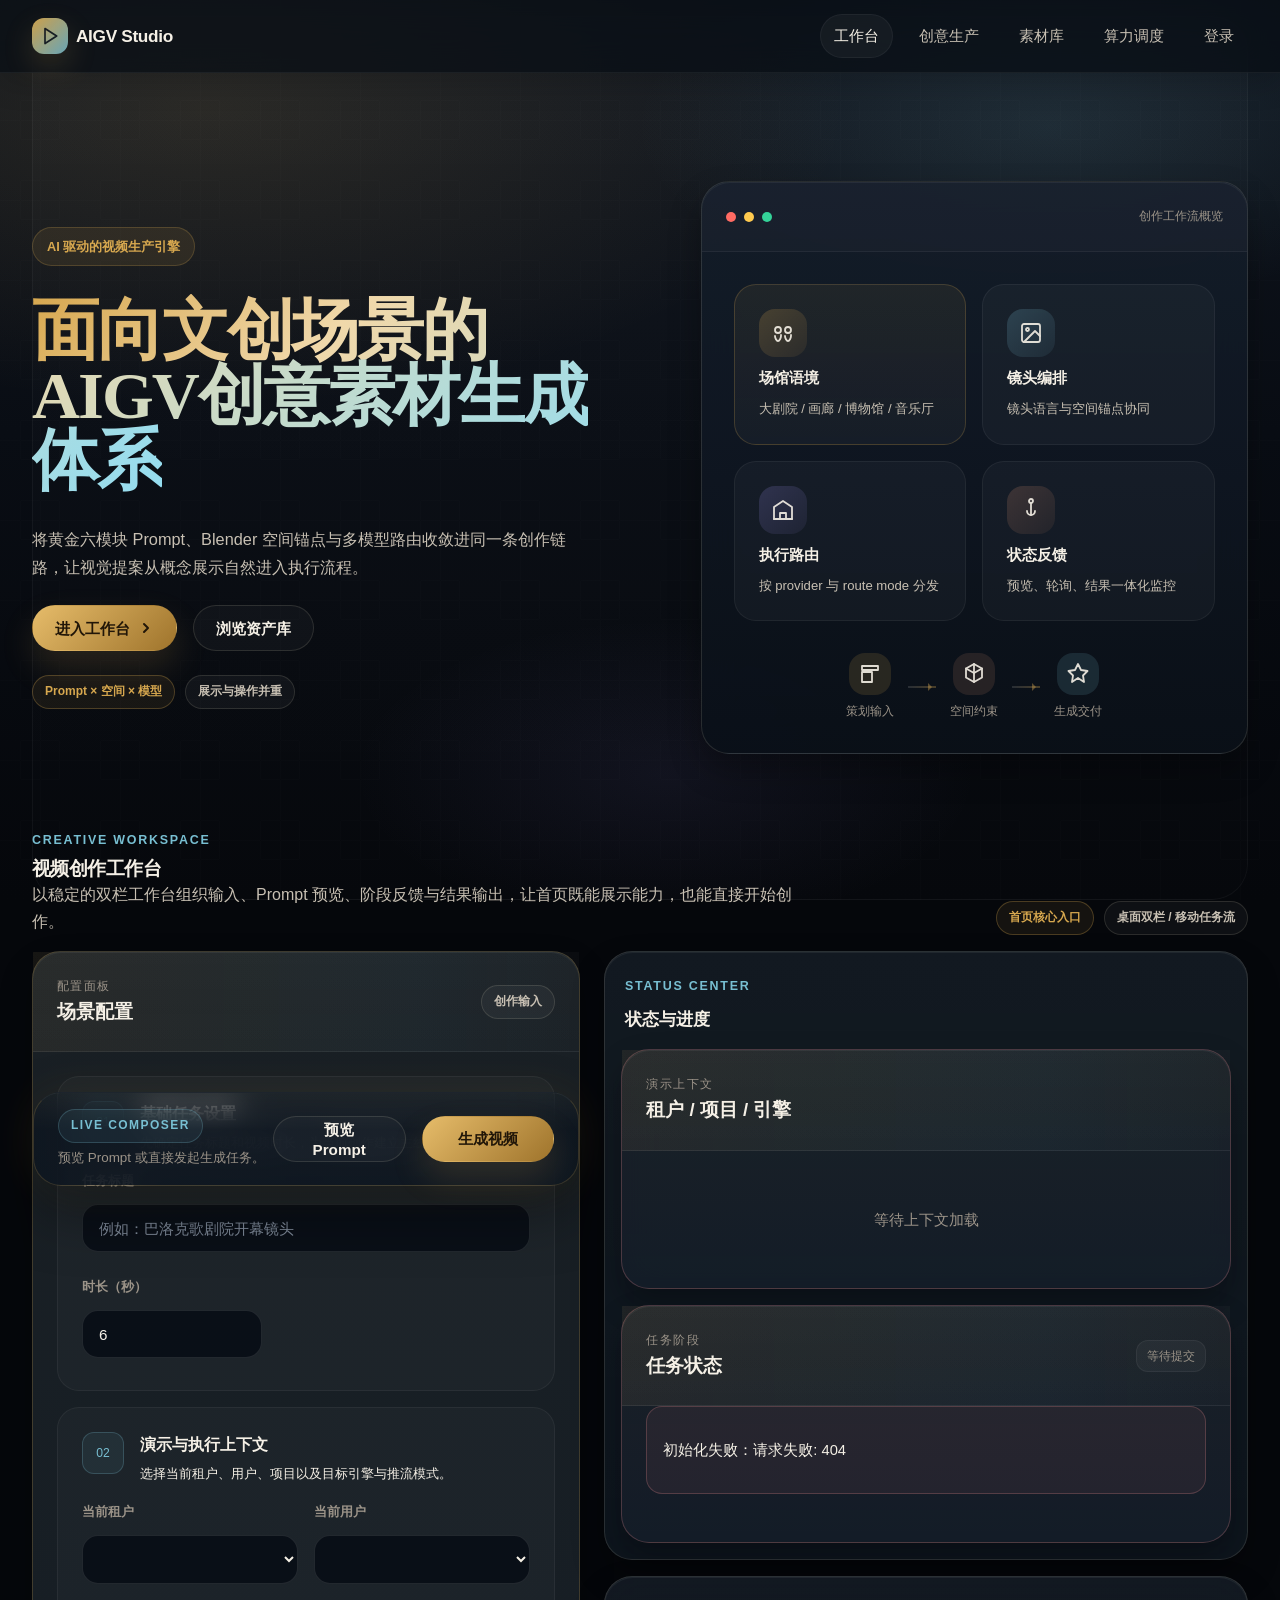
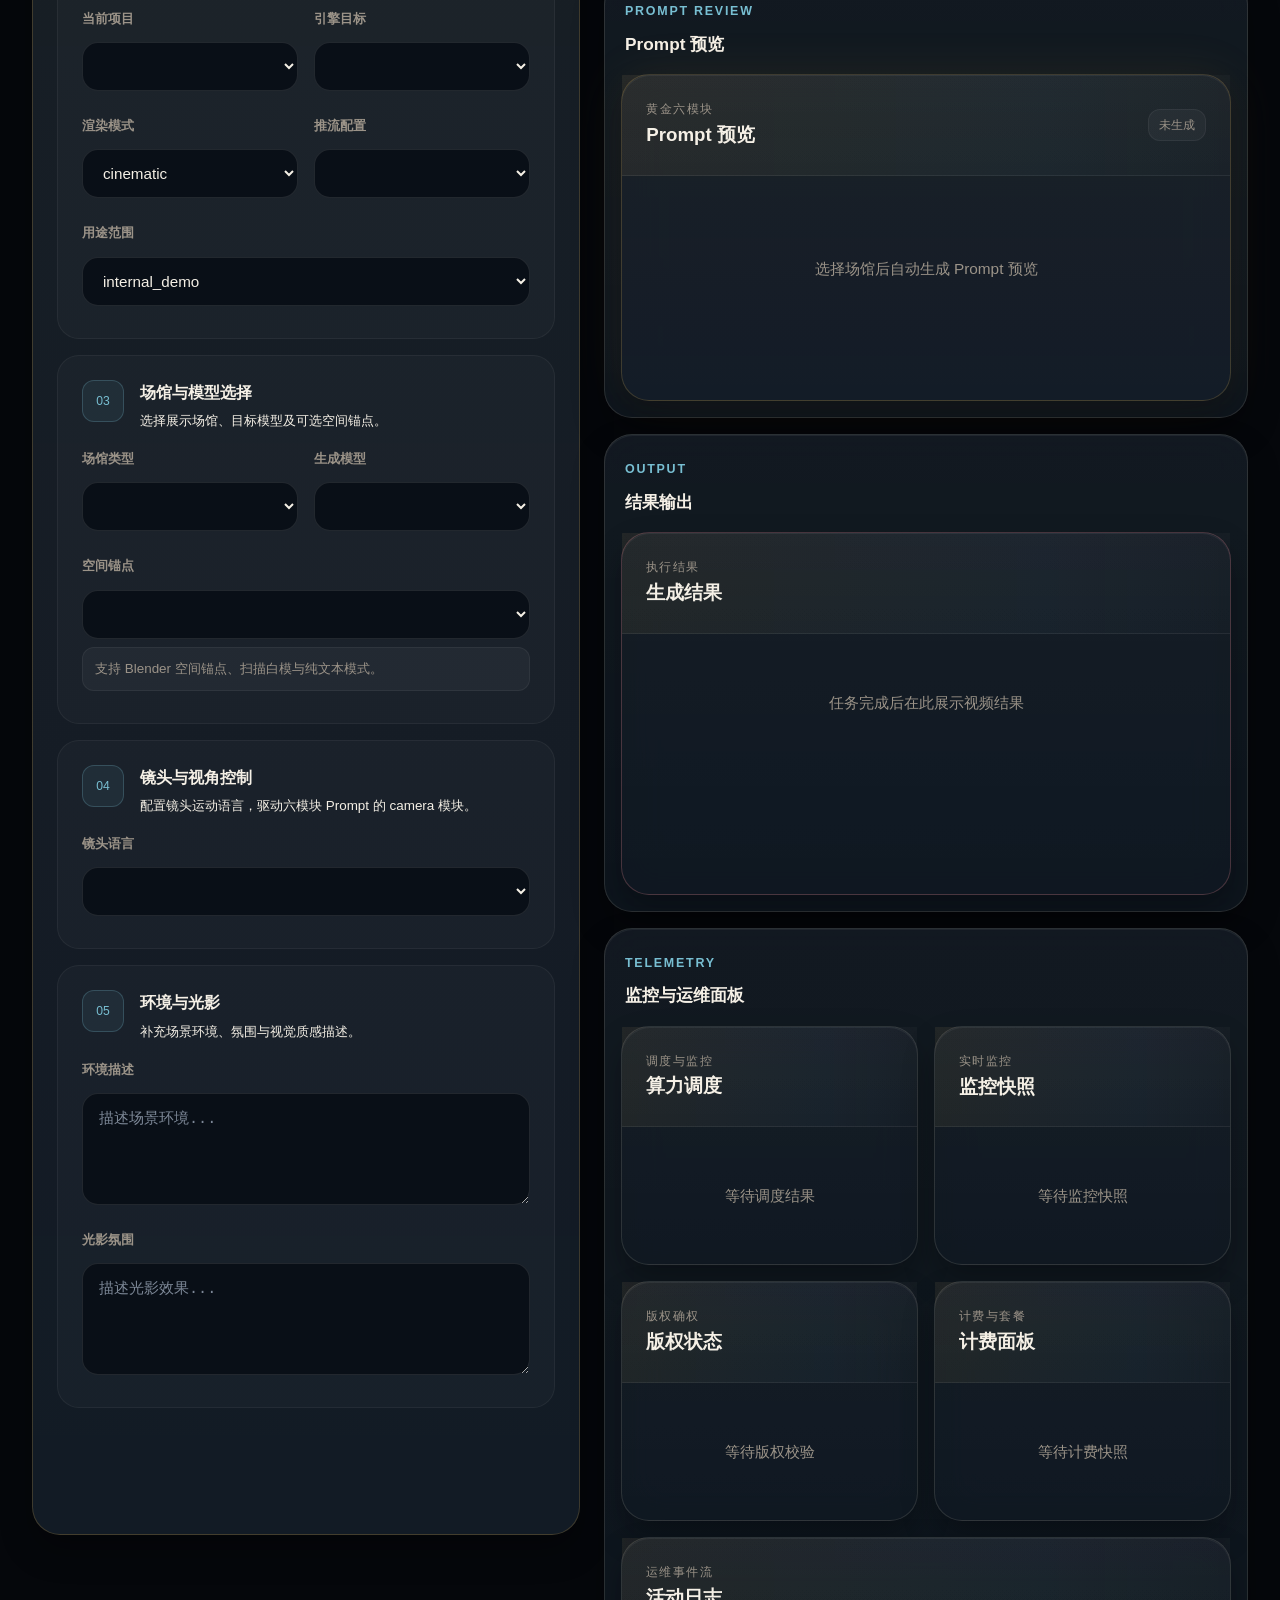
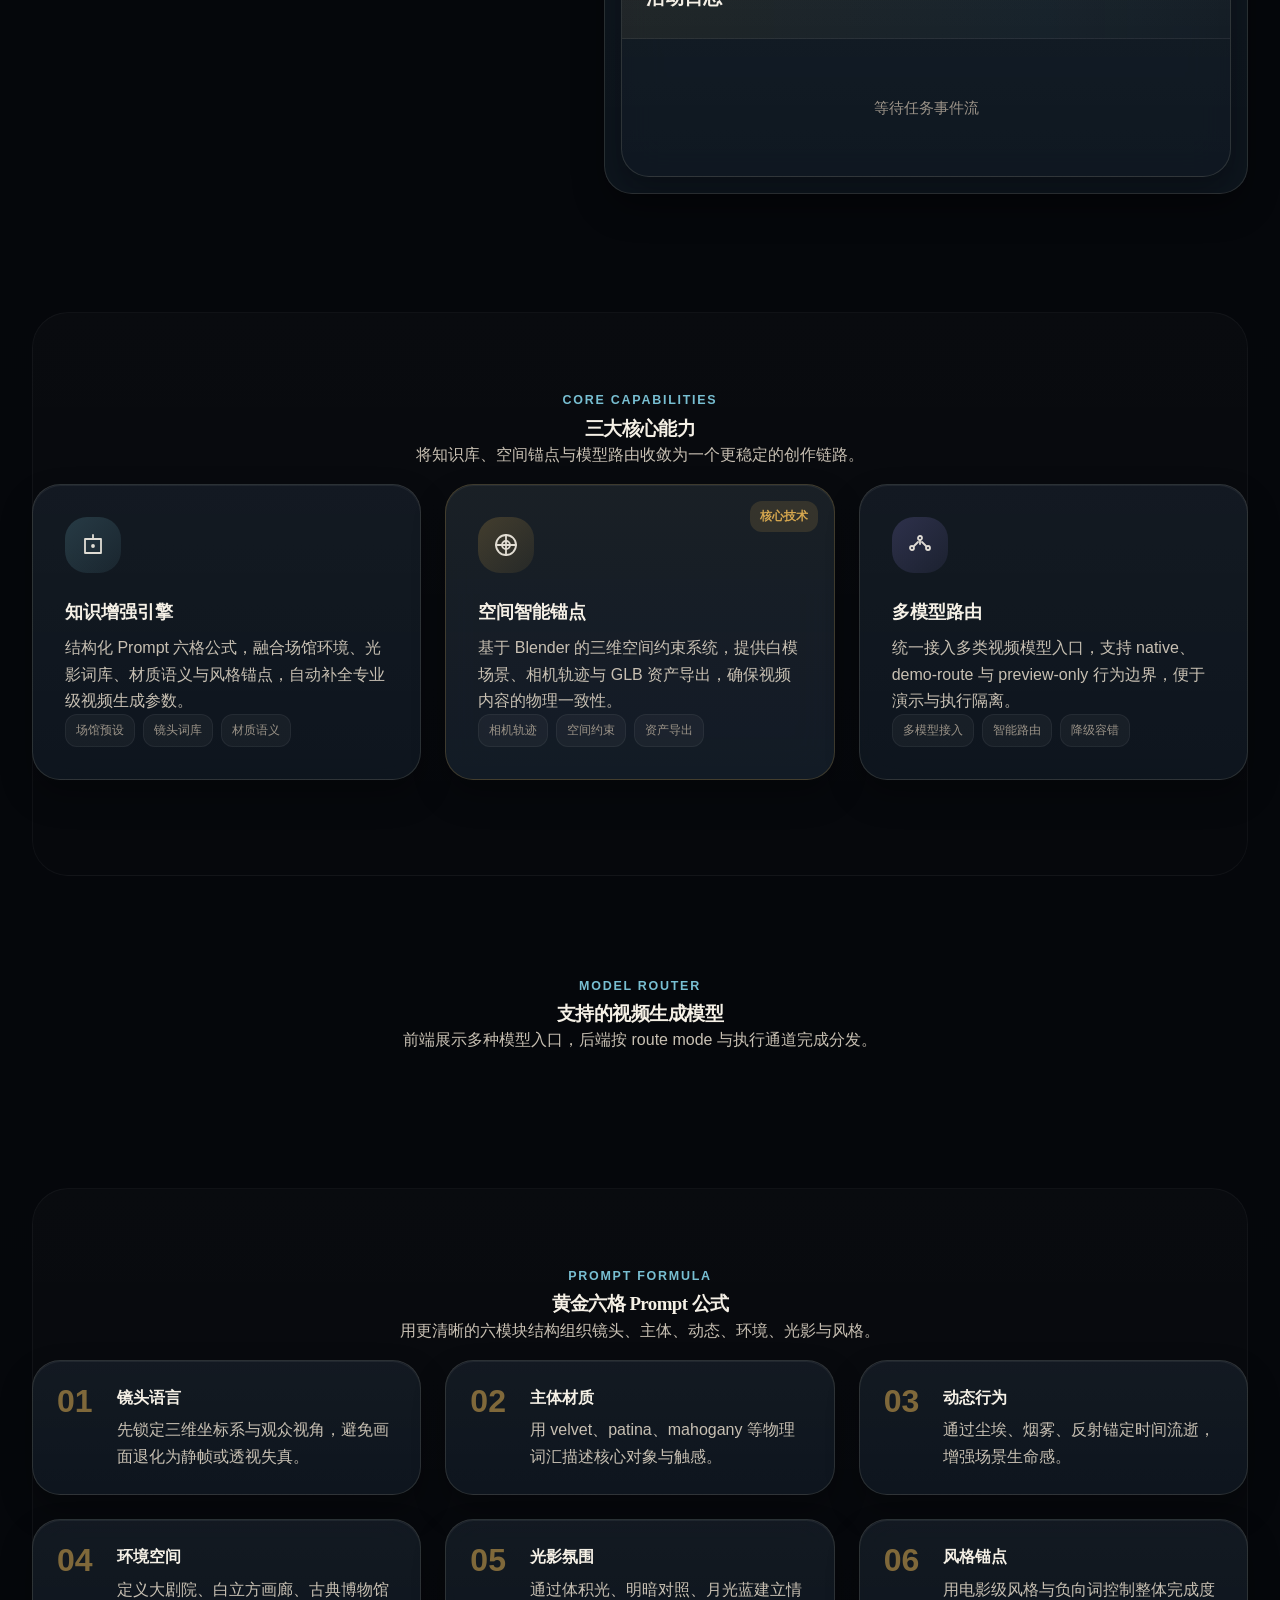
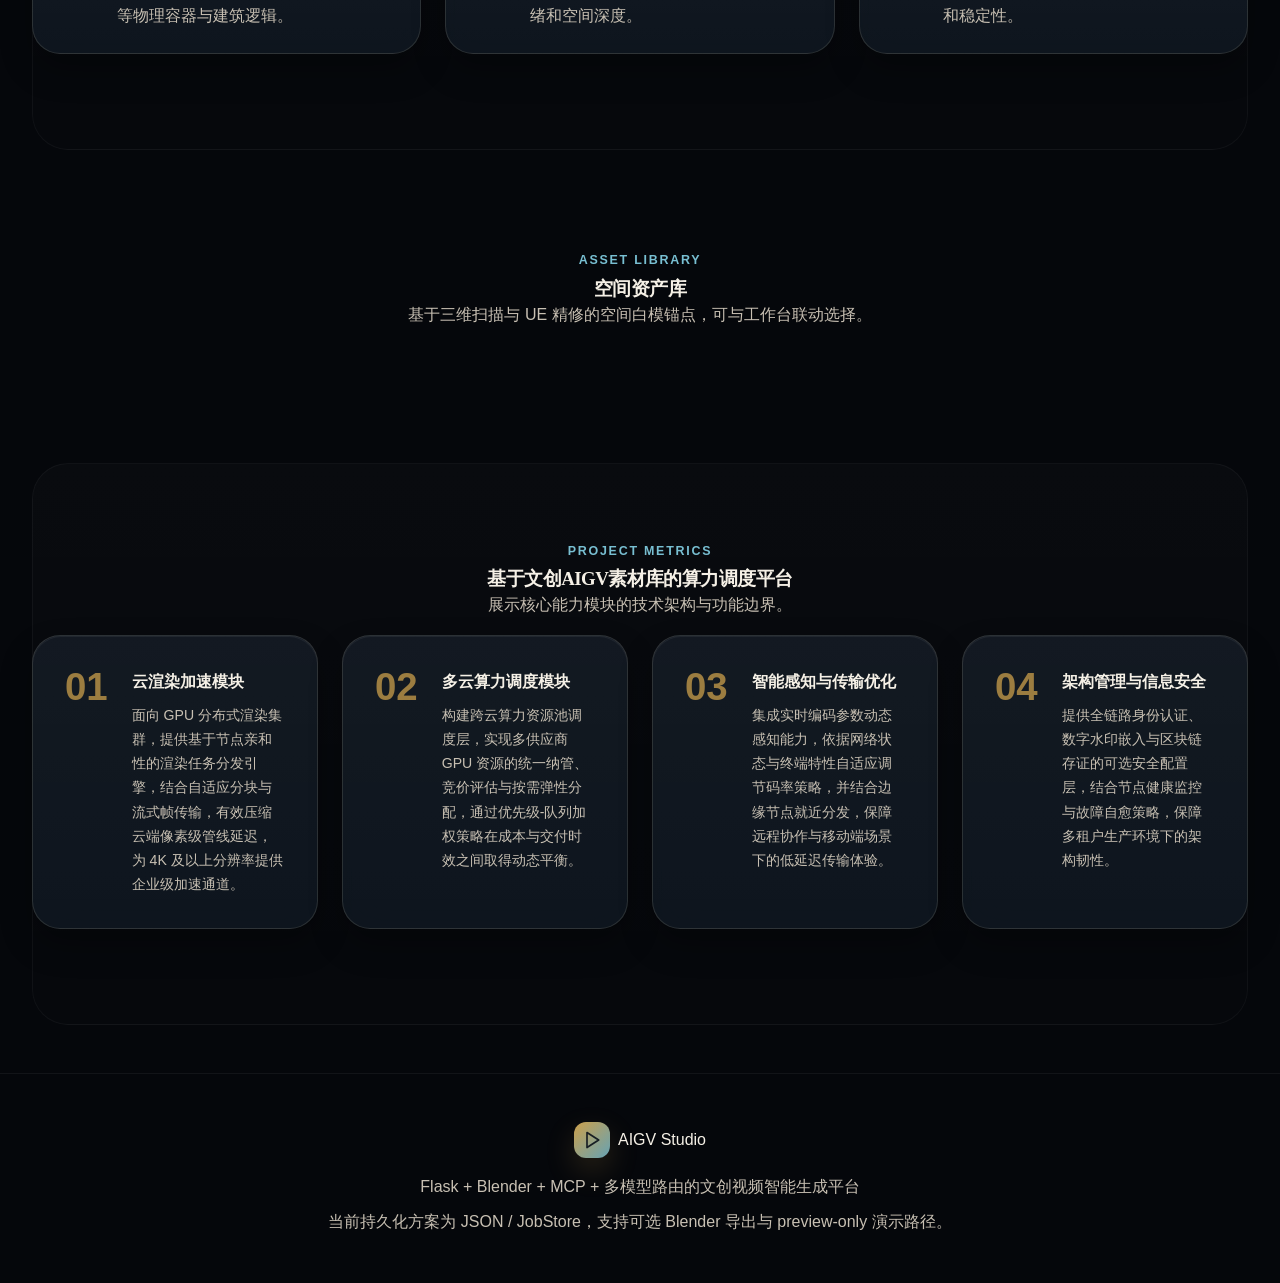
==== commit 5d4ada96: "feat: expand asset library to video/audio/document/archive formats - AssetService: add video/audio/d" ====
--- a/web/index.html
+++ b/web/index.html
@@ -31,7 +31,7 @@
         <div class="hero-content">
           <div class="hero-badge">AI 驱动的视频生产引擎</div>
           <h1 class="hero-title">
-            <span class="gradient-text">面向文创类AIGV的素材库与算力服务平台</span>
+            <span class="gradient-text">面向文创场景的AIGV创意素材生成体系</span>
           </h1>
           <p class="hero-desc hero-desc-compact">
             将黄金六模块 Prompt、Blender 空间锚点与多模型路由收敛进同一条创作链路，让视觉提案从概念展示自然进入执行流程。
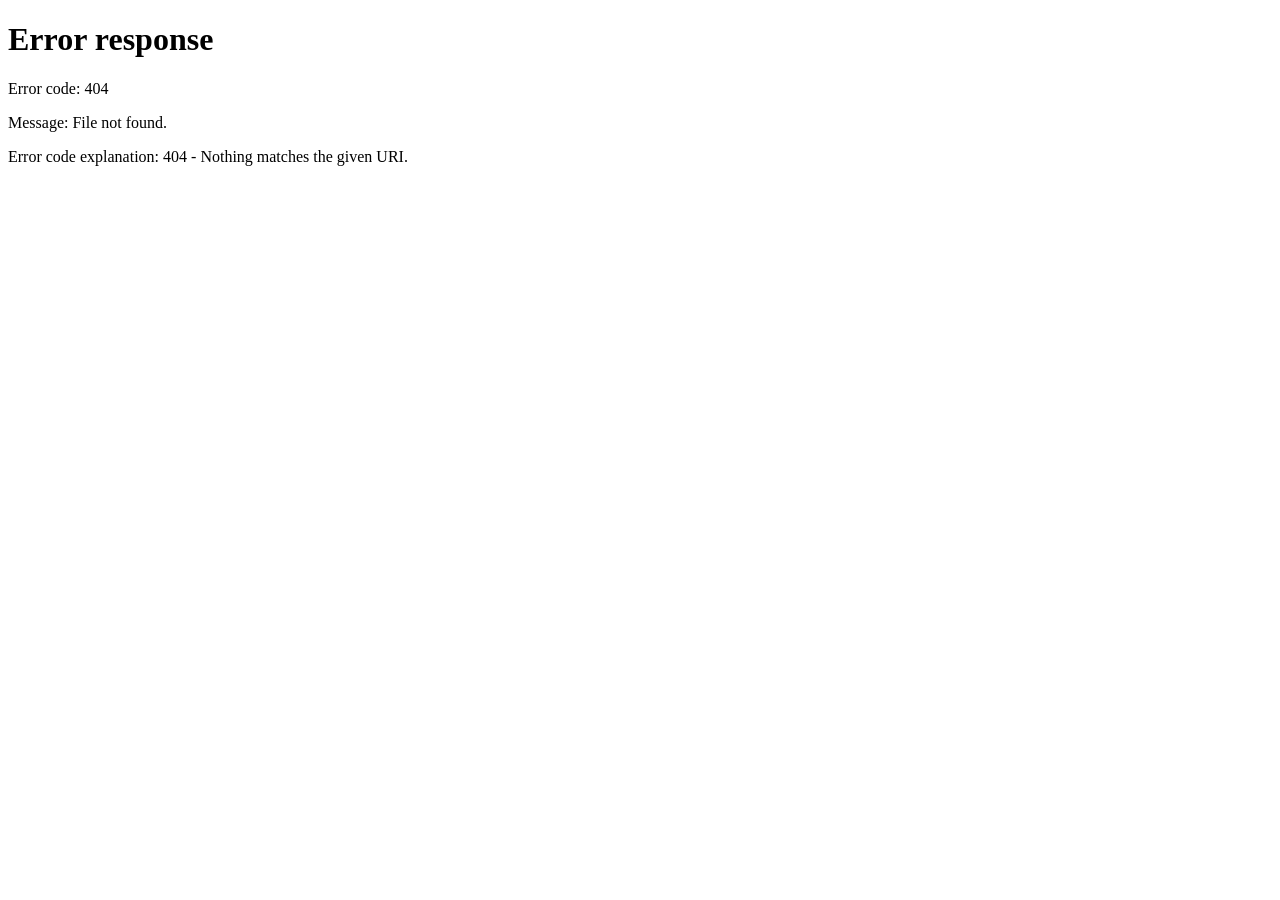
==== commit e4f82e07: "feat: make AIGV Studio usable with real provider credentials Co-Authored-By: Claude Fable 5 <noreply" ====
--- a/web/index.html
+++ b/web/index.html
@@ -599,6 +599,9 @@
       </div>
     </footer>
 
+    <script src="/web/runtime-config.js"></script>
+    <script src="/web/api-client.js"></script>
     <script src="/web/app.js"></script>
+    <script src="/web/session-nav.js"></script>
   </body>
 </html>
--- a/web/styles.css
+++ b/web/styles.css
@@ -1290,6 +1290,185 @@
   --poster-color: transparent;
 }
 
+/* 3D preview: lazy stage, placeholder, loading and error states */
+.asset-preview-stage {
+  position: absolute;
+  inset: 0;
+  display: flex;
+  align-items: center;
+  justify-content: center;
+}
+
+.asset-preview-placeholder,
+.asset-preview-unavailable {
+  display: flex;
+  flex-direction: column;
+  align-items: center;
+  justify-content: center;
+  gap: 10px;
+  width: 100%;
+  height: 100%;
+  padding: 18px;
+  text-align: center;
+}
+
+.asset-preview-placeholder .placeholder-icon {
+  width: 52px;
+  height: 52px;
+}
+
+.preview-size-chip,
+.preview-format-chip {
+  display: inline-flex;
+  align-items: center;
+  justify-content: center;
+  min-height: 24px;
+  padding: 0 10px;
+  border: 1px solid var(--border-default);
+  border-radius: var(--radius-full);
+  background: rgba(255, 255, 255, 0.04);
+  color: var(--text-secondary);
+  font-size: 0.72rem;
+  letter-spacing: 0.08em;
+}
+
+.preview-format-chip {
+  border-color: rgba(215, 168, 79, 0.28);
+  background: rgba(215, 168, 79, 0.08);
+  color: var(--primary);
+  font-weight: 600;
+}
+
+.preview-load-hint,
+.preview-unavailable-text {
+  font-size: 0.78rem;
+  letter-spacing: 0.03em;
+  color: var(--text-muted);
+}
+
+.preview-unavailable-text {
+  max-width: 260px;
+  line-height: 1.5;
+}
+
+.preview-download-link,
+.preview-error-actions .asset-preview-download {
+  font-size: 0.76rem;
+  color: var(--primary);
+  text-decoration: none;
+  border-bottom: 1px solid rgba(215, 168, 79, 0.35);
+  transition: color var(--transition-base), border-color var(--transition-base);
+}
+
+.preview-download-link:hover,
+.preview-error-actions .asset-preview-download:hover {
+  color: var(--accent-cyan-strong);
+  border-color: rgba(120, 191, 210, 0.45);
+}
+
+.asset-preview-load-btn,
+.asset-preview-retry {
+  display: inline-flex;
+  align-items: center;
+  justify-content: center;
+  min-height: 36px;
+  padding: 0 16px;
+  border: 1px solid rgba(215, 168, 79, 0.32);
+  border-radius: var(--radius-full);
+  background: rgba(215, 168, 79, 0.14);
+  color: var(--primary);
+  font-family: inherit;
+  font-size: 0.8rem;
+  font-weight: 600;
+  cursor: pointer;
+  transition: background var(--transition-base), border-color var(--transition-base), transform var(--transition-fast);
+}
+
+.asset-preview-load-btn:hover,
+.asset-preview-retry:hover {
+  background: rgba(215, 168, 79, 0.22);
+  border-color: rgba(215, 168, 79, 0.5);
+}
+
+.asset-preview-load-btn:active,
+.asset-preview-retry:active {
+  transform: translateY(1px);
+}
+
+.asset-preview-overlay {
+  position: absolute;
+  inset: 0;
+  z-index: 2;
+  display: flex;
+  flex-direction: column;
+  align-items: center;
+  justify-content: center;
+  gap: 12px;
+  padding: 18px;
+  text-align: center;
+  background: rgba(6, 10, 16, 0.78);
+  backdrop-filter: blur(2px);
+}
+
+.preview-spinner {
+  width: 26px;
+  height: 26px;
+  border: 2px solid rgba(215, 168, 79, 0.2);
+  border-top-color: var(--primary);
+  border-radius: 50%;
+  animation: spin 0.9s linear infinite;
+}
+
+.preview-progress {
+  width: min(70%, 200px);
+  height: 6px;
+  border-radius: var(--radius-full);
+  background: rgba(255, 255, 255, 0.1);
+  overflow: hidden;
+}
+
+.preview-progress-bar {
+  width: 0;
+  height: 100%;
+  border-radius: inherit;
+  background: linear-gradient(90deg, var(--primary-dark), var(--primary));
+  transition: width 0.18s ease;
+}
+
+.preview-progress-text {
+  font-size: 0.76rem;
+  letter-spacing: 0.04em;
+  color: var(--text-secondary);
+}
+
+.preview-error-icon {
+  width: 34px;
+  height: 34px;
+  color: var(--accent-red);
+  opacity: 0.9;
+}
+
+.preview-error-text {
+  max-width: 260px;
+  font-size: 0.8rem;
+  line-height: 1.5;
+  color: var(--text-secondary);
+}
+
+.preview-error-actions {
+  display: flex;
+  align-items: center;
+  gap: 12px;
+}
+
+/* model-viewer's built-in bar is normally covered by our overlay; keep it visible and on-theme. */
+model-viewer::part(default-progress-bar) {
+  display: block;
+  height: 4px;
+  border-radius: var(--radius-full);
+  background-color: rgba(255, 255, 255, 0.12);
+}
+
 .asset-preview .placeholder-icon,
 .empty-icon,
 .upload-icon {
@@ -1831,6 +2010,20 @@
   transition: border-color var(--transition-base), box-shadow var(--transition-base), background var(--transition-base), color var(--transition-base);
 }
 
+/* Checkboxes/radios must not inherit the full-width text-input sizing. */
+input[type="checkbox"],
+input[type="radio"] {
+  width: 16px;
+  height: 16px;
+  min-height: 0;
+  padding: 0;
+  flex: 0 0 16px;
+  border-radius: 4px;
+  appearance: auto;
+  -webkit-appearance: auto;
+  accent-color: var(--primary, #d7a84f);
+}
+
 textarea {
   resize: vertical;
   min-height: 112px;
@@ -2176,6 +2369,8 @@
 .tab-btn:focus-visible,
 .page-btn:focus-visible,
 .asset-btn:focus-visible,
+.asset-preview-load-btn:focus-visible,
+.asset-preview-retry:focus-visible,
 .modal-close:focus-visible,
 .upload-zone:focus-visible {
   box-shadow: 0 0 0 3px rgba(120, 191, 210, 0.16);
@@ -2207,8 +2402,7 @@
 .skeleton,
 .skeleton-text,
 .skeleton-title,
-.skeleton-image,
-model-viewer::part(default-progress-bar) {
+.skeleton-image {
   all: unset;
 }
 
@@ -8443,3 +8637,1143 @@
     transition: none;
   }
 }
+
+/* ── Authenticated nav / auth form additions ── */
+.nav-user {
+  position: relative;
+  display: inline-flex;
+  align-items: center;
+}
+
+.nav-user-trigger {
+  display: inline-flex;
+  align-items: center;
+  gap: 8px;
+  padding: 6px 10px;
+  border: 1px solid rgba(215, 168, 79, 0.28);
+  border-radius: 999px;
+  background: rgba(13, 21, 31, 0.72);
+  color: var(--text-primary, #f5f0e6);
+  cursor: pointer;
+  font: inherit;
+}
+
+.nav-user-trigger:hover,
+.nav-user.is-open .nav-user-trigger {
+  border-color: var(--gold, #d7a84f);
+  background: rgba(215, 168, 79, 0.12);
+}
+
+.nav-avatar {
+  width: 26px;
+  height: 26px;
+  border-radius: 50%;
+  object-fit: cover;
+  display: inline-flex;
+  align-items: center;
+  justify-content: center;
+}
+
+.nav-avatar-fallback {
+  background: linear-gradient(135deg, #d7a84f, #8f6a2a);
+  color: #10151d;
+  font-weight: 700;
+  font-size: 13px;
+}
+
+.nav-user-name {
+  max-width: 110px;
+  overflow: hidden;
+  text-overflow: ellipsis;
+  white-space: nowrap;
+  font-size: 14px;
+}
+
+.nav-user-chevron {
+  font-size: 11px;
+  opacity: 0.7;
+}
+
+.nav-user-menu {
+  display: none;
+  position: absolute;
+  top: calc(100% + 8px);
+  right: 0;
+  min-width: 170px;
+  padding: 6px;
+  border: 1px solid rgba(215, 168, 79, 0.3);
+  border-radius: 10px;
+  background: #0d151f;
+  box-shadow: 0 16px 40px rgba(0, 0, 0, 0.45);
+  z-index: 50;
+}
+
+.nav-user.is-open .nav-user-menu {
+  display: block;
+}
+
+.nav-user-menu a,
+.nav-user-logout {
+  display: block;
+  width: 100%;
+  padding: 9px 10px;
+  border: 0;
+  border-radius: 7px;
+  background: transparent;
+  color: var(--text-primary, #f5f0e6);
+  text-align: left;
+  text-decoration: none;
+  font: inherit;
+  font-size: 14px;
+  cursor: pointer;
+}
+
+.nav-user-menu a:hover,
+.nav-user-logout:hover {
+  background: rgba(215, 168, 79, 0.14);
+  color: var(--gold, #d7a84f);
+}
+
+.nav-user-divider {
+  height: 1px;
+  margin: 4px 6px;
+  background: rgba(255, 255, 255, 0.08);
+}
+
+.nav-demo-badge {
+  margin-left: 10px;
+  padding: 3px 8px;
+  border: 1px solid rgba(201, 135, 110, 0.5);
+  border-radius: 999px;
+  color: #c9876e;
+  font-size: 12px;
+  white-space: nowrap;
+}
+
+.checkbox-row {
+  display: flex;
+  align-items: flex-start;
+  gap: 9px;
+  color: var(--text-secondary, #c8c0b3);
+  font-size: 13px;
+  line-height: 1.5;
+  cursor: pointer;
+}
+
+.checkbox-row input[type="checkbox"] {
+  width: 16px;
+  height: 16px;
+  min-height: 0;
+  margin: 3px 0 0;
+  padding: 0;
+  flex: 0 0 16px;
+  accent-color: #d7a84f;
+  cursor: pointer;
+}
+
+@media (max-width: 768px) {
+  .nav-user-name {
+    display: none;
+  }
+  .nav-user-trigger {
+    padding: 6px 8px;
+  }
+  .nav-demo-badge {
+    display: none;
+  }
+}
+
+/* ── Profile / Admin ── */
+.profile-page,
+.admin-page {
+  min-height: 100vh;
+}
+
+.profile-shell,
+.admin-shell {
+  width: min(1240px, calc(100% - 40px));
+  margin: 0 auto;
+  padding: 40px 0 80px;
+}
+
+.profile-header {
+  display: flex;
+  align-items: flex-start;
+  justify-content: space-between;
+  gap: 24px;
+  padding: 28px;
+  border: 1px solid rgba(215, 168, 79, 0.22);
+  border-radius: 18px;
+  background: rgba(13, 21, 31, 0.82);
+  margin-bottom: 24px;
+}
+
+.profile-identity {
+  display: flex;
+  align-items: center;
+  gap: 20px;
+}
+
+.profile-avatar-wrap {
+  flex: 0 0 auto;
+}
+
+.profile-avatar {
+  width: 84px;
+  height: 84px;
+  border-radius: 50%;
+  object-fit: cover;
+  border: 2px solid rgba(215, 168, 79, 0.55);
+}
+
+.profile-avatar-fallback {
+  display: inline-flex;
+  align-items: center;
+  justify-content: center;
+  background: linear-gradient(135deg, #d7a84f, #8f6a2a);
+  color: #10151d;
+  font-size: 30px;
+  font-weight: 700;
+}
+
+.profile-title {
+  margin: 2px 0 4px;
+  font-size: clamp(26px, 3vw, 38px);
+}
+
+.profile-subtitle {
+  margin: 0;
+  color: var(--text-secondary, #c8c0b3);
+}
+
+.profile-badges {
+  display: flex;
+  gap: 8px;
+  margin-top: 10px;
+  flex-wrap: wrap;
+}
+
+.profile-meta {
+  display: grid;
+  gap: 8px;
+  min-width: 220px;
+}
+
+.profile-meta-item {
+  display: flex;
+  justify-content: space-between;
+  gap: 14px;
+  color: var(--text-secondary, #c8c0b3);
+  font-size: 13px;
+}
+
+.profile-meta-item strong {
+  color: var(--text-primary, #f5f0e6);
+  font-weight: 500;
+  text-align: right;
+}
+
+.profile-stats,
+.admin-stats {
+  display: grid;
+  grid-template-columns: repeat(auto-fit, minmax(150px, 1fr));
+  gap: 12px;
+  margin-bottom: 24px;
+}
+
+.profile-stat-card {
+  display: flex;
+  flex-direction: column;
+  gap: 4px;
+  padding: 16px;
+  border: 1px solid rgba(255, 255, 255, 0.08);
+  border-radius: 12px;
+  background: rgba(13, 21, 31, 0.72);
+}
+
+.profile-stat-label {
+  color: var(--text-secondary, #c8c0b3);
+  font-size: 12px;
+  letter-spacing: 0.04em;
+  text-transform: uppercase;
+}
+
+.profile-stat-value {
+  color: var(--gold, #d7a84f);
+  font-size: 26px;
+  line-height: 1.1;
+}
+
+.profile-stat-hint {
+  color: var(--text-tertiary, #7d8897);
+  font-size: 11px;
+}
+
+.profile-grid {
+  display: grid;
+  grid-template-columns: minmax(0, 1.25fr) minmax(0, 1fr);
+  gap: 18px;
+  margin-bottom: 18px;
+}
+
+.profile-card,
+.admin-section {
+  padding: 22px;
+  border: 1px solid rgba(255, 255, 255, 0.08);
+  border-radius: 16px;
+  background: rgba(13, 21, 31, 0.72);
+}
+
+.admin-section {
+  margin-bottom: 20px;
+}
+
+.profile-card-header,
+.admin-section-header {
+  display: flex;
+  align-items: center;
+  justify-content: space-between;
+  gap: 16px;
+  margin-bottom: 16px;
+}
+
+.profile-card-header h2 {
+  margin: 2px 0 0;
+  font-size: 20px;
+}
+
+.profile-form {
+  display: grid;
+  gap: 12px;
+}
+
+.profile-form-actions {
+  display: flex;
+  justify-content: flex-end;
+}
+
+.profile-avatar-actions {
+  display: flex;
+  align-items: center;
+  flex-wrap: wrap;
+  gap: 10px;
+  margin-top: 18px;
+  padding-top: 16px;
+  border-top: 1px solid rgba(255, 255, 255, 0.08);
+}
+
+.profile-file-label {
+  cursor: pointer;
+}
+
+.profile-recent-list {
+  display: grid;
+  gap: 8px;
+}
+
+.profile-recent-item {
+  display: flex;
+  align-items: center;
+  justify-content: space-between;
+  gap: 16px;
+  padding: 12px 14px;
+  border: 1px solid rgba(255, 255, 255, 0.07);
+  border-radius: 10px;
+  background: rgba(5, 7, 11, 0.28);
+}
+
+.profile-recent-main {
+  display: flex;
+  flex-direction: column;
+  gap: 3px;
+  min-width: 0;
+}
+
+.profile-recent-meta {
+  color: var(--text-tertiary, #7d8897);
+  font-size: 12px;
+}
+
+.profile-recent-error {
+  color: #d67f85;
+  font-size: 12px;
+  max-width: 320px;
+  overflow: hidden;
+  text-overflow: ellipsis;
+  white-space: nowrap;
+}
+
+.admin-header {
+  margin-bottom: 20px;
+}
+
+.admin-filter-bar {
+  display: flex;
+  gap: 10px;
+  flex-wrap: wrap;
+  margin-bottom: 14px;
+}
+
+.admin-filter-bar .ch-search-input {
+  flex: 1 1 240px;
+}
+
+.admin-user-cell {
+  display: flex;
+  align-items: center;
+  gap: 10px;
+}
+
+.admin-user-cell > div {
+  display: flex;
+  flex-direction: column;
+  gap: 2px;
+}
+
+.admin-user-username {
+  color: var(--text-tertiary, #7d8897);
+  font-size: 12px;
+}
+
+.admin-actions {
+  display: flex;
+  align-items: center;
+  gap: 6px;
+  flex-wrap: wrap;
+}
+
+.admin-modal-overlay {
+  display: none;
+  position: fixed;
+  inset: 0;
+  z-index: 200;
+  align-items: center;
+  justify-content: center;
+  padding: 20px;
+  background: rgba(2, 4, 8, 0.72);
+}
+
+.admin-modal-overlay.is-open {
+  display: flex;
+}
+
+.admin-modal {
+  width: min(480px, 100%);
+  padding: 22px;
+  border: 1px solid rgba(215, 168, 79, 0.32);
+  border-radius: 16px;
+  background: #0d151f;
+  box-shadow: 0 24px 60px rgba(0, 0, 0, 0.55);
+}
+
+.admin-modal-header {
+  display: flex;
+  align-items: center;
+  justify-content: space-between;
+  margin-bottom: 14px;
+}
+
+.admin-modal-header h2 {
+  margin: 0;
+  font-size: 20px;
+}
+
+.admin-modal-close {
+  border: 0;
+  background: transparent;
+  color: var(--text-secondary, #c8c0b3);
+  font-size: 26px;
+  line-height: 1;
+  cursor: pointer;
+}
+
+.admin-modal-actions {
+  display: flex;
+  justify-content: flex-end;
+  gap: 10px;
+  margin-top: 18px;
+}
+
+.toast-success {
+  border-color: rgba(116, 199, 152, 0.5);
+}
+
+.toast-error {
+  border-color: rgba(214, 127, 133, 0.55);
+}
+
+.cp-chart-empty {
+  display: flex;
+  align-items: center;
+  justify-content: center;
+  min-height: 120px;
+  padding: 18px;
+  color: var(--text-tertiary, #7d8897);
+  font-size: 13px;
+  text-align: center;
+}
+
+@media (max-width: 900px) {
+  .profile-header,
+  .profile-grid {
+    grid-template-columns: 1fr;
+    display: grid;
+  }
+  .profile-meta {
+    min-width: 0;
+  }
+}
+
+@media (max-width: 768px) {
+  .profile-shell,
+  .admin-shell {
+    width: calc(100% - 24px);
+    padding-top: 24px;
+  }
+  .profile-header {
+    padding: 20px;
+  }
+  .profile-identity {
+    align-items: flex-start;
+  }
+  .profile-avatar {
+    width: 64px;
+    height: 64px;
+  }
+}
+
+/* ── Generation history / admin tasks / workflow polish ── */
+.history-filter-bar {
+  display: flex;
+  flex-wrap: wrap;
+  align-items: center;
+  gap: 12px;
+  padding: 16px 20px;
+  margin-top: 8px;
+  border: 1px solid var(--border-default);
+  border-radius: var(--radius-md);
+  background: var(--bg-card);
+}
+
+.history-date-label {
+  display: inline-flex;
+  align-items: center;
+  gap: 6px;
+  color: var(--text-muted);
+  font-size: 0.85rem;
+}
+
+.history-date-label input {
+  max-width: 150px;
+}
+
+.history-task-head {
+  display: flex;
+  align-items: flex-start;
+  justify-content: space-between;
+  gap: 10px;
+}
+
+.task-status-chip {
+  display: inline-flex;
+  align-items: center;
+  padding: 4px 8px;
+  border-radius: 999px;
+  font-size: 0.72rem;
+  white-space: nowrap;
+  border: 1px solid var(--border-default);
+  color: var(--text-muted);
+}
+
+.task-status-queued { color: var(--text-muted); border-color: var(--border-strong); }
+.task-status-running { color: var(--primary); border-color: rgba(215, 168, 79, 0.4); background: rgba(215, 168, 79, 0.08); }
+.task-status-succeeded { color: var(--accent-green); border-color: rgba(116, 199, 152, 0.35); background: rgba(116, 199, 152, 0.08); }
+.task-status-failed { color: #e06c75; border-color: rgba(224, 108, 117, 0.35); background: rgba(224, 108, 117, 0.08); }
+.task-status-cancelled { color: var(--text-muted); border-color: var(--border-default); }
+.task-status-review { color: #d7a84f; border-color: rgba(215, 168, 79, 0.4); background: rgba(215, 168, 79, 0.08); }
+
+.history-task-meta {
+  margin: 6px 0 10px;
+  color: var(--text-soft);
+  font-size: 0.82rem;
+}
+
+.history-task-error {
+  margin: 6px 0;
+  padding: 8px 10px;
+  border-radius: var(--radius-sm);
+  background: rgba(224, 108, 117, 0.08);
+  border: 1px solid rgba(224, 108, 117, 0.25);
+  color: #e06c75;
+  font-size: 0.82rem;
+}
+
+.history-params {
+  margin: 8px 0;
+  font-size: 0.82rem;
+  color: var(--text-muted);
+}
+
+.history-params summary {
+  cursor: pointer;
+  color: var(--primary);
+}
+
+.history-param-prompt {
+  margin: 8px 0;
+  padding: 8px 10px;
+  background: rgba(255, 255, 255, 0.03);
+  border-radius: var(--radius-sm);
+  color: var(--text-soft);
+  word-break: break-word;
+}
+
+.history-param-grid {
+  display: grid;
+  grid-template-columns: repeat(2, minmax(0, 1fr));
+  gap: 4px 12px;
+  margin-top: 8px;
+}
+
+.history-param-row {
+  display: flex;
+  justify-content: space-between;
+  gap: 8px;
+  padding: 4px 0;
+  border-bottom: 1px dashed var(--border-default);
+}
+
+.history-task-actions {
+  display: flex;
+  flex-wrap: wrap;
+  gap: 6px;
+  margin-top: 10px;
+}
+
+.history-task-placeholder {
+  width: 100%;
+  height: 100%;
+  min-height: 160px;
+  display: flex;
+  align-items: center;
+  justify-content: center;
+  background: linear-gradient(135deg, rgba(26, 36, 51, 0.9), rgba(51, 70, 92, 0.6));
+  color: var(--text-muted);
+  font-size: 0.9rem;
+}
+
+.progress-indeterminate {
+  width: 35% !important;
+  animation: cp-indeterminate 1.4s ease-in-out infinite;
+}
+
+@keyframes cp-indeterminate {
+  0% { transform: translateX(-100%); }
+  100% { transform: translateX(320%); }
+}
+
+.profile-history-link {
+  margin-bottom: 10px;
+  display: inline-flex;
+}
+
+.admin-task-prompt {
+  max-width: 360px;
+  word-break: break-word;
+}
+
+.admin-task-prompt details {
+  margin-top: 6px;
+  font-size: 0.78rem;
+}
+
+.admin-task-prompt pre {
+  max-height: 180px;
+  overflow: auto;
+  white-space: pre-wrap;
+  word-break: break-word;
+}
+
+.admin-task-error {
+  display: block;
+  margin-top: 4px;
+  color: #e06c75;
+}
+
+.inline-check {
+  display: inline-flex;
+  align-items: center;
+  gap: 6px;
+  white-space: nowrap;
+}
+
+.empty-state-container {
+  width: 100%;
+  padding: 40px 20px;
+  text-align: center;
+  color: var(--text-muted);
+}
+
+.empty-title {
+  margin: 8px 0;
+  color: var(--text-primary);
+}
+
+/* ── API Settings ── */
+.api-settings-header {
+  margin-bottom: 18px;
+}
+
+.api-settings-note {
+  margin-bottom: 20px;
+  padding: 16px 20px;
+  border: 1px solid rgba(215, 168, 79, 0.28);
+  border-radius: 14px;
+  background: rgba(215, 168, 79, 0.06);
+}
+
+.api-settings-note strong {
+  color: var(--gold, #d7a84f);
+  font-size: 14px;
+}
+
+.api-settings-note p {
+  margin: 6px 0 0;
+  color: var(--text-secondary, #c8c0b3);
+  font-size: 13px;
+  line-height: 1.7;
+}
+
+.api-settings-status {
+  margin-bottom: 18px;
+  padding: 12px 16px;
+  border: 1px solid rgba(255, 255, 255, 0.1);
+  border-radius: 12px;
+  background: rgba(13, 21, 31, 0.72);
+  color: var(--text-primary, #f5f0e6);
+  font-size: 14px;
+}
+
+.api-settings-status.is-success {
+  border-color: rgba(116, 199, 152, 0.4);
+  background: rgba(116, 199, 152, 0.08);
+  color: #74c798;
+}
+
+.api-settings-status.is-error {
+  border-color: rgba(224, 108, 117, 0.4);
+  background: rgba(224, 108, 117, 0.08);
+  color: #e06c75;
+}
+
+.api-settings-loading {
+  display: flex;
+  align-items: center;
+  justify-content: center;
+  gap: 10px;
+  padding: 48px 20px;
+  color: var(--text-secondary, #c8c0b3);
+  font-size: 14px;
+}
+
+.api-settings-loading[hidden] {
+  display: none;
+}
+
+.api-settings-grid {
+  display: grid;
+  grid-template-columns: repeat(auto-fit, minmax(360px, 1fr));
+  gap: 18px;
+  align-items: start;
+}
+
+.provider-card {
+  display: flex;
+  flex-direction: column;
+  gap: 12px;
+  min-width: 0;
+  padding: 22px;
+  border: 1px solid rgba(255, 255, 255, 0.08);
+  border-radius: 16px;
+  background: rgba(13, 21, 31, 0.72);
+}
+
+.provider-card.provider-card-is-user {
+  border-color: rgba(116, 199, 152, 0.28);
+}
+
+.provider-card.provider-card-is-platform {
+  border-color: rgba(215, 168, 79, 0.24);
+}
+
+.provider-card.is-busy {
+  opacity: 0.72;
+}
+
+.provider-card-header {
+  display: flex;
+  align-items: flex-start;
+  justify-content: space-between;
+  gap: 12px;
+}
+
+.provider-heading {
+  display: flex;
+  flex-wrap: wrap;
+  align-items: baseline;
+  gap: 8px;
+  min-width: 0;
+}
+
+.provider-heading h2 {
+  margin: 0;
+  font-size: 18px;
+  line-height: 1.3;
+}
+
+.provider-protocol {
+  padding: 2px 8px;
+  border: 1px solid rgba(255, 255, 255, 0.1);
+  border-radius: 999px;
+  color: var(--text-tertiary, #7d8897);
+  font-size: 10px;
+  letter-spacing: 0.08em;
+  text-transform: uppercase;
+  white-space: nowrap;
+}
+
+.provider-badge {
+  flex: 0 0 auto;
+  padding: 5px 10px;
+  border: 1px solid transparent;
+  border-radius: 999px;
+  font-size: 12px;
+  font-weight: 600;
+  white-space: nowrap;
+}
+
+.provider-badge.is-user {
+  color: #74c798;
+  border-color: rgba(116, 199, 152, 0.4);
+  background: rgba(116, 199, 152, 0.1);
+}
+
+.provider-badge.is-platform {
+  color: var(--gold, #d7a84f);
+  border-color: rgba(215, 168, 79, 0.4);
+  background: rgba(215, 168, 79, 0.1);
+}
+
+.provider-badge.is-none {
+  color: var(--text-tertiary, #7d8897);
+  border-color: rgba(255, 255, 255, 0.12);
+  background: rgba(255, 255, 255, 0.03);
+}
+
+.provider-description {
+  margin: 0;
+  color: var(--text-secondary, #c8c0b3);
+  font-size: 13px;
+  line-height: 1.6;
+}
+
+.provider-meta {
+  margin: 0;
+  color: var(--text-tertiary, #7d8897);
+  font-size: 12px;
+  line-height: 1.5;
+  word-break: break-word;
+}
+
+.provider-warning {
+  margin: 0;
+  padding: 8px 10px;
+  border: 1px solid rgba(224, 108, 117, 0.3);
+  border-radius: 8px;
+  background: rgba(224, 108, 117, 0.08);
+  color: #e06c75;
+  font-size: 12px;
+  line-height: 1.5;
+}
+
+.provider-form {
+  display: grid;
+  gap: 12px;
+}
+
+.provider-form .form-group {
+  gap: 6px;
+}
+
+.provider-form input,
+.provider-form select {
+  min-height: 42px;
+  padding: 10px 12px;
+  font-size: 0.9rem;
+}
+
+.provider-advanced {
+  padding: 10px 12px;
+  border: 1px dashed rgba(255, 255, 255, 0.12);
+  border-radius: 10px;
+}
+
+.provider-advanced summary {
+  color: var(--gold, #d7a84f);
+  font-size: 13px;
+  cursor: pointer;
+}
+
+.provider-model-grid {
+  display: grid;
+  gap: 10px;
+  margin-top: 10px;
+}
+
+.provider-actions {
+  display: flex;
+  flex-wrap: wrap;
+  align-items: center;
+  gap: 8px;
+}
+
+.provider-actions .btn-primary,
+.provider-actions .btn-outline {
+  min-height: 38px;
+  padding: 0 16px;
+  font-size: 0.86rem;
+}
+
+.provider-delete {
+  color: #e06c75;
+  border-color: rgba(224, 108, 117, 0.35);
+}
+
+.provider-delete:hover:not(:disabled) {
+  border-color: rgba(224, 108, 117, 0.55);
+  background: rgba(224, 108, 117, 0.08);
+}
+
+.provider-message {
+  margin: 0;
+  padding: 8px 10px;
+  border: 1px solid transparent;
+  border-radius: 8px;
+  font-size: 12px;
+  line-height: 1.5;
+  word-break: break-word;
+}
+
+.provider-message.is-info {
+  color: var(--text-soft, #a7b0bc);
+  border-color: rgba(255, 255, 255, 0.1);
+  background: rgba(255, 255, 255, 0.03);
+}
+
+.provider-message.is-success {
+  color: #74c798;
+  border-color: rgba(116, 199, 152, 0.35);
+  background: rgba(116, 199, 152, 0.08);
+}
+
+.provider-message.is-warning {
+  color: var(--gold, #d7a84f);
+  border-color: rgba(215, 168, 79, 0.35);
+  background: rgba(215, 168, 79, 0.08);
+}
+
+.provider-message.is-error {
+  color: #e06c75;
+  border-color: rgba(224, 108, 117, 0.35);
+  background: rgba(224, 108, 117, 0.08);
+}
+
+.provider-docs {
+  align-self: flex-start;
+  color: var(--gold, #d7a84f);
+  font-size: 13px;
+}
+
+.profile-api-entry {
+  margin-bottom: 18px;
+}
+
+.field-hint-link {
+  color: var(--gold, #d7a84f);
+  text-decoration: underline;
+  text-underline-offset: 2px;
+}
+
+.toast-warning {
+  border-color: rgba(215, 168, 79, 0.5);
+}
+
+@media (max-width: 640px) {
+  .api-settings-grid {
+    grid-template-columns: 1fr;
+  }
+  .provider-card {
+    padding: 18px;
+  }
+  .provider-card-header {
+    flex-direction: column;
+  }
+  .provider-actions .btn-primary,
+  .provider-actions .btn-outline {
+    flex: 1 1 100%;
+  }
+}
+
+/* ========================================
+   Asset Edit (Task 9)
+   ======================================== */
+
+/* Same visibility contract as #upload-modal: hidden until .active is set. */
+#edit-asset-modal.modal-overlay {
+  opacity: 0;
+  visibility: hidden;
+  animation: none;
+}
+
+#edit-asset-modal.modal-overlay.active {
+  opacity: 1;
+  visibility: visible;
+  animation: fadeIn 0.2s ease;
+}
+
+.asset-actions.asset-actions-edit {
+  grid-template-columns: repeat(3, minmax(0, 1fr));
+}
+
+.asset-created-at {
+  margin-top: 8px;
+  font-size: 0.72rem;
+  letter-spacing: 0.02em;
+  color: var(--text-muted);
+}
+
+.asset-edit-modal {
+  width: min(100%, 560px);
+}
+
+.asset-edit-readonly {
+  display: grid;
+  grid-template-columns: repeat(2, minmax(0, 1fr));
+  gap: var(--space-md);
+  margin-top: var(--space-lg);
+  padding: 14px 16px;
+  border: 1px solid var(--border-subtle);
+  border-radius: var(--radius-md);
+  background: rgba(255, 255, 255, 0.025);
+}
+
+.asset-edit-readonly-item {
+  display: grid;
+  gap: 4px;
+  min-width: 0;
+}
+
+.asset-edit-readonly-item span {
+  font-size: 0.72rem;
+  letter-spacing: 0.08em;
+  text-transform: uppercase;
+  color: var(--text-muted);
+}
+
+.asset-edit-readonly-item strong {
+  font-size: 0.92rem;
+  font-weight: 600;
+  color: var(--text-primary);
+  overflow-wrap: anywhere;
+}
+
+.asset-edit-modal .field-required {
+  color: var(--primary);
+}
+
+@media (max-width: 480px) {
+  .asset-actions.asset-actions-edit {
+    grid-template-columns: 1fr;
+  }
+
+  .asset-edit-readonly {
+    grid-template-columns: 1fr;
+  }
+
+  .asset-preview-load-btn,
+  .asset-preview-retry {
+    min-height: 34px;
+    padding: 0 12px;
+    font-size: 0.76rem;
+  }
+
+  .asset-preview-placeholder .placeholder-icon {
+    width: 44px;
+    height: 44px;
+  }
+}
+
+/* ── Asset filter toolbar (time / sort / clear) ── */
+.asset-filter-controls {
+  flex: 0 1 auto;
+}
+
+.asset-filter-controls .filter-select,
+.history-filter-bar .filter-select {
+  width: auto;
+  min-width: 132px;
+  flex: 0 1 auto;
+}
+
+.history-filter-bar .filter-select {
+  min-width: 168px;
+}
+
+.history-filter-bar input[type="date"] {
+  width: auto;
+}
+
+.history-filter-bar[hidden] {
+  display: none;
+}
+
+.asset-date-range {
+  display: inline-flex;
+  align-items: center;
+  flex-wrap: wrap;
+  gap: var(--space-sm);
+}
+
+.asset-date-range[hidden] {
+  display: none;
+}
+
+.asset-date-range input {
+  width: auto;
+  max-width: 150px;
+}
+
+#clear-filters {
+  width: auto;
+  white-space: nowrap;
+}
+
+@media (max-width: 768px) {
+  .asset-filter-controls,
+  .asset-date-range {
+    width: 100%;
+  }
+
+  .asset-filter-controls .filter-select {
+    min-width: 0;
+  }
+
+  .asset-date-range {
+    flex-direction: column;
+    align-items: stretch;
+  }
+
+  .asset-date-range input {
+    max-width: 100%;
+  }
+}
